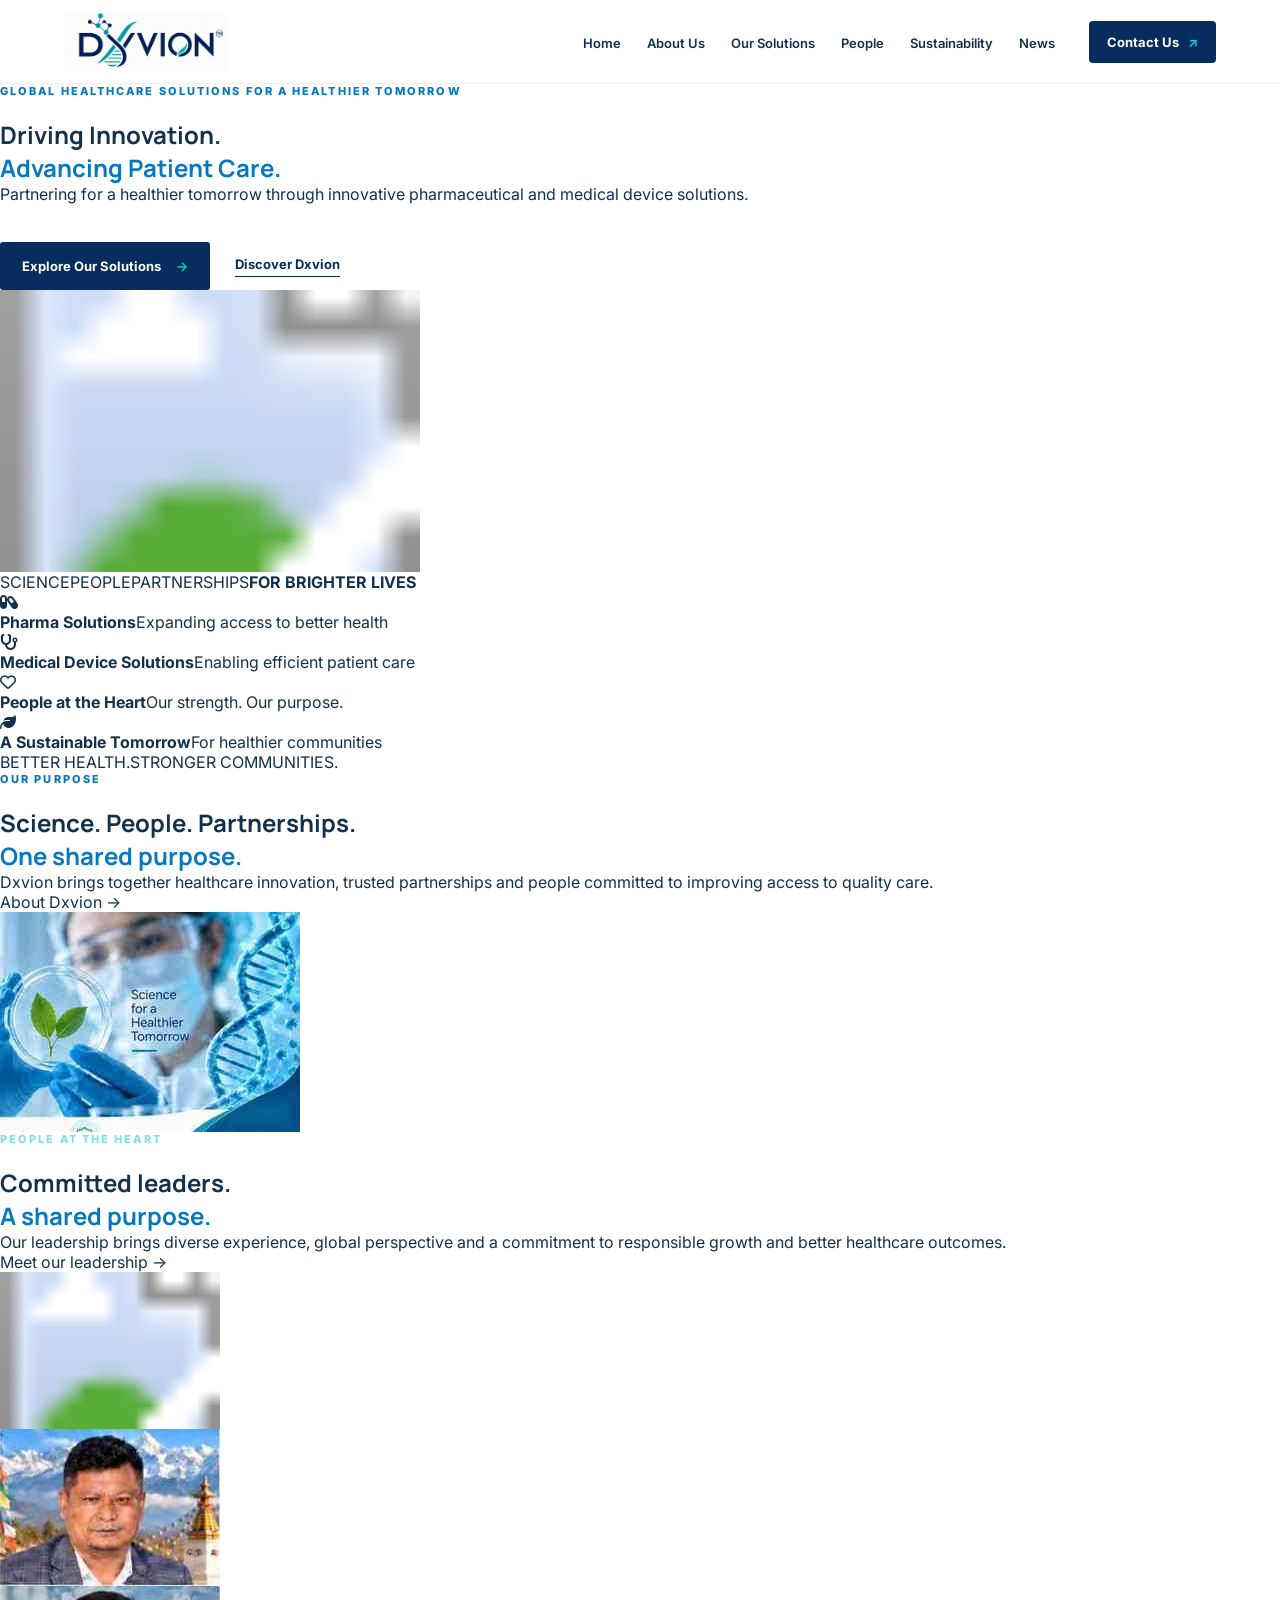
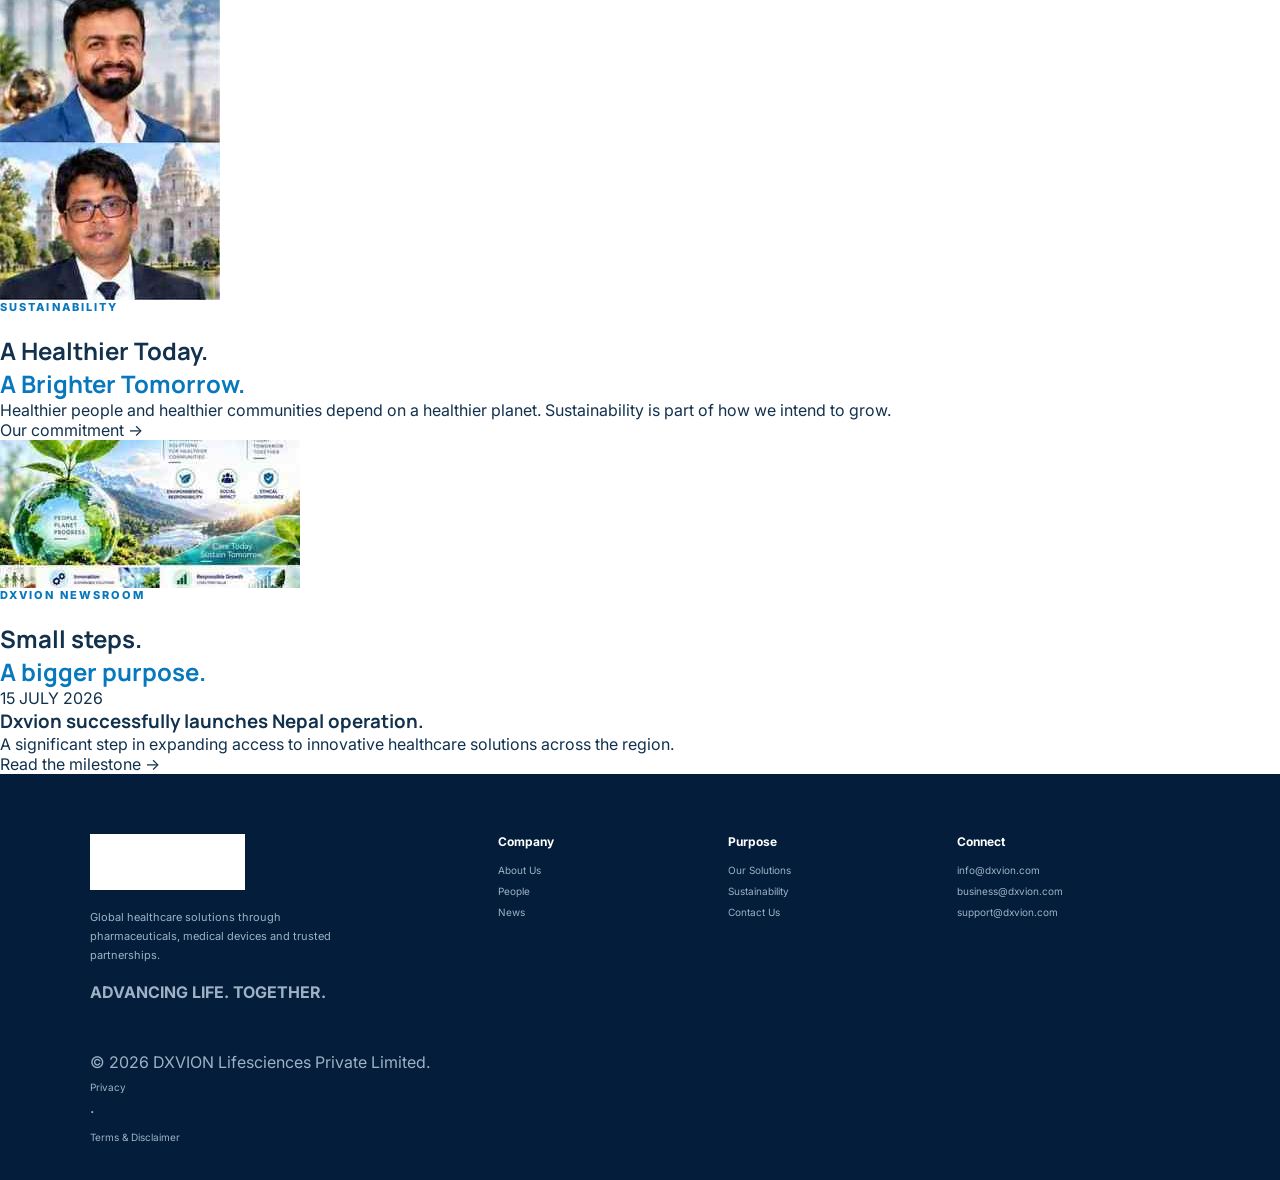
==== index.html @ e9fbb6fd "Rebuild Dxvion homepage with slide-led editorial design" ====
<!doctype html><html lang="en"><head><meta charset="utf-8"><meta name="viewport" content="width=device-width,initial-scale=1"><title>Dxvion Lifesciences | Advancing Life. Together.</title><meta name="description" content="Global healthcare solutions for a healthier tomorrow."><link rel="icon" href="images/logo.png"><link rel="preconnect" href="https://fonts.googleapis.com"><link rel="preconnect" href="https://fonts.gstatic.com" crossorigin><link href="https://fonts.googleapis.com/css2?family=Inter:wght@400;500;600;700&family=Manrope:wght@500;600;700;800&display=swap" rel="stylesheet"><link rel="stylesheet" href="https://cdnjs.cloudflare.com/ajax/libs/font-awesome/6.7.2/css/all.min.css"><link rel="stylesheet" href="css/style.css"></head><body><header class="site-header"><a class="brand" href="index.html"><img src="images/logo.png" alt="Dxvion Lifesciences"></a><nav aria-label="Primary navigation"><a href="index.html">Home</a><a href="about.html">About Us</a><a href="solutions.html">Our Solutions</a><a href="people.html">People</a><a href="sustainability.html">Sustainability</a><a href="news.html">News</a></nav><a class="contact-link" href="contact.html">Contact Us <span>↗</span></a><button class="menu-toggle" aria-label="Open navigation" aria-expanded="false"><i class="fa-solid fa-bars"></i></button></header><main><section class="home-hero"><div class="home-hero-copy"><p class="eyebrow">GLOBAL HEALTHCARE SOLUTIONS FOR A HEALTHIER TOMORROW</p><h1>Driving Innovation.<br><em>Advancing Patient Care.</em></h1><p>Partnering for a healthier tomorrow through innovative pharmaceutical and medical device solutions.</p><div class="actions"><a class="btn" href="solutions.html">Explore Our Solutions <span>→</span></a><a class="text-link" href="about.html">Discover Dxvion</a></div></div><div class="home-visual"><img src="images/site/hero-visual.svg" alt="Healthcare innovation and global care"><div class="ribbon r1"></div><div class="ribbon r2"></div><div class="hero-caption"><span>SCIENCE</span><span>PEOPLE</span><span>PARTNERSHIPS</span><b>FOR BRIGHTER LIVES</b></div></div></section><section class="home-pillars"><a href="solutions.html"><i class="fa-solid fa-capsules"></i><div><b>Pharma Solutions</b><span>Expanding access to better health</span></div></a><a href="solutions.html"><i class="fa-solid fa-stethoscope"></i><div><b>Medical Device Solutions</b><span>Enabling efficient patient care</span></div></a><a href="people.html"><i class="fa-regular fa-heart"></i><div><b>People at the Heart</b><span>Our strength. Our purpose.</span></div></a><a href="sustainability.html"><i class="fa-solid fa-leaf"></i><div><b>A Sustainable Tomorrow</b><span>For healthier communities</span></div></a></section><section class="home-story"><div class="story-kicker"><span>BETTER HEALTH.</span><span>STRONGER COMMUNITIES.</span></div><div class="story-copy"><p class="eyebrow">OUR PURPOSE</p><h2>Science. People. Partnerships.<br><em>One shared purpose.</em></h2><p>Dxvion brings together healthcare innovation, trusted partnerships and people committed to improving access to quality care.</p><a class="arrow-link" href="about.html">About Dxvion →</a></div><div class="story-image"><img src="images/site/about-visual.svg" alt="Science and healthcare research"></div></section><section class="home-feature dark"><div class="feature-copy"><p class="eyebrow light">PEOPLE AT THE HEART</p><h2>Committed leaders.<br><em>A shared purpose.</em></h2><p>Our leadership brings diverse experience, global perspective and a commitment to responsible growth and better healthcare outcomes.</p><a class="arrow-link light-link" href="people.html#leadership">Meet our leadership →</a></div><div class="leader-strip"><img src="images/site/leader-manas.svg" alt="Manas Kumar Das"><img src="images/site/leader-mohan.svg" alt="Mohan Krishna Maharjan"><img src="images/site/leader-abhishek.svg" alt="Abhishek Agarwal"><img src="images/site/leader-sanjit.svg" alt="Sanjit Saha"></div></section><section class="home-feature reverse"><div class="feature-copy"><p class="eyebrow">SUSTAINABILITY</p><h2>A Healthier Today.<br><em>A Brighter Tomorrow.</em></h2><p>Healthier people and healthier communities depend on a healthier planet. Sustainability is part of how we intend to grow.</p><a class="arrow-link" href="sustainability.html">Our commitment →</a></div><div class="feature-image"><img src="images/site/sustainability-visual.svg" alt="Sustainability and healthier communities"></div></section><section class="news-teaser"><div><p class="eyebrow">DXVION NEWSROOM</p><h2>Small steps.<br><em>A bigger purpose.</em></h2></div><article><time>15 JULY 2026</time><h3>Dxvion successfully launches Nepal operation.</h3><p>A significant step in expanding access to innovative healthcare solutions across the region.</p><a href="news.html">Read the milestone →</a></article></section></main><footer class="site-footer"><div class="footer-brand"><img src="images/logo.png" alt="Dxvion Lifesciences"><p>Global healthcare solutions through pharmaceuticals, medical devices and trusted partnerships.</p><strong>ADVANCING LIFE. TOGETHER.</strong></div><div><h4>Company</h4><a href="about.html">About Us</a><a href="people.html">People</a><a href="news.html">News</a></div><div><h4>Purpose</h4><a href="solutions.html">Our Solutions</a><a href="sustainability.html">Sustainability</a><a href="contact.html">Contact Us</a></div><div><h4>Connect</h4><a href="mailto:info@dxvion.com">info@dxvion.com</a><a href="mailto:business@dxvion.com">business@dxvion.com</a><a href="mailto:support@dxvion.com">support@dxvion.com</a></div><div class="footer-base"><span>© 2026 DXVION Lifesciences Private Limited.</span><span><a href="privacy.html">Privacy</a> · <a href="terms.html">Terms & Disclaimer</a></span></div></footer><script src="js/script.js"></script></body></html>
---- css/style.css ----
:root{--navy:#062d5d;--navy2:#031f43;--blue:#0878bd;--cyan:#16c7c9;--ice:#eff9fc;--ink:#12314d;--muted:#64798b;--line:#dce8ee;--white:#fff}*{box-sizing:border-box;margin:0;padding:0}html{scroll-behavior:smooth}body{font-family:Inter,Arial,sans-serif;color:var(--ink);background:#fff;overflow-x:hidden}img{display:block;max-width:100%}a{text-decoration:none;color:inherit}h1,h2,h3{font-family:Manrope,Inter,sans-serif}em{font-style:normal;color:var(--blue)}.site-header{height:84px;padding:0 clamp(24px,5vw,78px);display:flex;align-items:center;gap:34px;position:fixed;inset:0 0 auto;z-index:50;background:rgba(255,255,255,.94);backdrop-filter:blur(16px);border-bottom:1px solid rgba(8,70,110,.08)}.brand img{width:164px}.site-header nav{margin-left:auto;display:flex;gap:26px;font-size:13px;font-weight:600}.site-header nav a{padding:33px 0 28px;border-bottom:2px solid transparent}.site-header nav a:hover{color:var(--blue);border-color:var(--cyan)}.contact-link{font-size:13px;font-weight:700;color:#fff;background:var(--navy);padding:13px 18px;border-radius:4px}.contact-link span{color:var(--cyan);margin-left:6px}.menu-toggle{display:none;border:0;background:none;font-size:22px;color:var(--navy)}main{padding-top:84px}.hero{min-height:680px;display:grid;grid-template-columns:42% 58%;background:linear-gradient(135deg,#f8fdff,#e8f7fb);overflow:hidden}.hero-copy{padding:120px 5vw 80px 7vw;display:flex;flex-direction:column;justify-content:center;position:relative;z-index:2}.eyebrow{font-size:11px;font-weight:800;letter-spacing:.19em;color:var(--blue);margin-bottom:20px}.hero h1{font-size:clamp(45px,4.6vw,76px);line-height:1.02;letter-spacing:-.045em;color:var(--navy);max-width:700px}.hero-copy>p:not(.eyebrow){font-size:17px;line-height:1.75;color:var(--muted);max-width:560px;margin-top:28px}.actions{display:flex;align-items:center;gap:25px;margin-top:38px}.btn{background:var(--navy);color:#fff;padding:16px 22px;border-radius:3px;font-size:13px;font-weight:700}.btn span{color:var(--cyan);margin-left:12px}.text-link{font-size:13px;font-weight:700;color:var(--navy);border-bottom:1px solid var(--navy);padding-bottom:4px}.hero-photo{position:relative;min-height:680px;overflow:hidden}.hero-photo:after{content:"";position:absolute;inset:0;background:linear-gradient(90deg,#edf9fc 0%,transparent 23%,rgba(0,48,90,.08))}.hero-photo img{width:100%;height:100%;object-fit:cover;position:absolute;inset:0}.photo-caption{position:absolute;z-index:2;right:7%;bottom:8%;background:rgba(5,45,91,.9);color:#fff;padding:20px 25px;border-left:4px solid var(--cyan)}.photo-caption small{display:block;letter-spacing:.13em;font-size:9px;color:#a9e9eb}.photo-caption b{display:block;font-family:Manrope;font-size:18px;margin-top:5px}.pillars{display:grid;grid-template-columns:repeat(4,1fr);max-width:1260px;margin:-42px auto 0;position:relative;z-index:4;background:#fff;box-shadow:0 18px 50px rgba(4,47,88,.12)}.pillars a{min-height:120px;padding:28px;display:flex;gap:18px;align-items:center;border-right:1px solid var(--line)}.pillars a:last-child{border:0}.pillars i{width:44px;height:44px;border:1px solid #b8dce8;border-radius:50%;display:grid;place-items:center;color:var(--blue);font-size:17px}.pillars b,.pillars span span{display:block}.pillars b{font-size:13px;color:var(--navy);margin-bottom:6px}.pillars span{font-size:11px;line-height:1.45;color:var(--muted)}.section{padding:110px clamp(24px,7vw,110px)}.split{display:grid;grid-template-columns:48% 52%;align-items:center;gap:8vw}.media-frame{height:560px;position:relative;overflow:hidden;border-radius:0 70px 0 0}.media-frame:before{content:"";position:absolute;z-index:2;inset:auto 0 0;background:linear-gradient(transparent,rgba(2,42,82,.55));height:40%}.media-frame img{width:100%;height:100%;object-fit:cover}.copy h2,.heading h2,.contact-title h2{font-size:clamp(38px,4vw,62px);line-height:1.06;letter-spacing:-.04em;color:var(--navy);margin-bottom:28px}.copy>p{font-size:15px;line-height:1.85;color:var(--muted);margin:0 0 16px}.value-line{display:flex;flex-wrap:wrap;gap:9px;margin-top:28px}.value-line span{border:1px solid #cce2e9;padding:9px 12px;border-radius:30px;font-size:10px;font-weight:700;color:var(--blue)}.solutions{background:var(--ice)}.heading{max-width:820px;margin-bottom:55px}.heading>p:not(.eyebrow){color:var(--muted);line-height:1.75;max-width:700px}.heading.center{text-align:center;margin:0 auto 58px}.solution-grid{display:grid;grid-template-columns:repeat(4,1fr);gap:18px}.solution-grid article{background:#fff;padding-bottom:28px;position:relative;transition:.25s}.solution-grid article:hover{transform:translateY(-5px);box-shadow:0 18px 40px rgba(5,45,91,.1)}.solution-photo{height:210px;overflow:hidden}.solution-photo img{width:100%;height:100%;object-fit:cover}.solution-grid article>span{display:block;font:700 10px Manrope;color:var(--cyan);letter-spacing:.15em;padding:24px 24px 7px}.solution-grid h3{font-size:18px;color:var(--navy);padding:0 24px}.solution-grid p{font-size:12px;line-height:1.65;color:var(--muted);padding:10px 24px 0}.manifesto{margin-top:35px;color:var(--blue);font-size:10px;text-transform:uppercase;letter-spacing:.08em;font-weight:700;display:flex;gap:13px;align-items:center;flex-wrap:wrap}.manifesto i{color:var(--cyan)}.manifesto strong{margin-left:auto;font:700 17px Manrope;color:var(--navy);text-transform:none}.leadership{background:#fff}.leaders{display:grid;grid-template-columns:1fr 1fr;gap:24px}.leaders article{display:grid;grid-template-columns:205px 1fr;min-height:285px;background:#f6fbfd;border:1px solid #e1edf1;overflow:hidden}.leaders img{width:100%;height:100%;object-fit:cover}.leaders article>div{padding:30px}.leaders h3{font-size:17px;color:var(--navy)}.leaders small{display:block;color:var(--blue);font-size:10px;font-weight:700;text-transform:uppercase;letter-spacing:.08em;margin-top:4px}.leaders blockquote{font-size:12px;line-height:1.75;color:#5c7386;margin-top:22px}.value-line.wide{justify-content:center;margin-top:45px}.people{display:grid;grid-template-columns:55% 45%;padding:0;background:#f4fafc}.people-photo{position:relative;min-height:650px}.people-photo img{width:100%;height:100%;object-fit:cover;position:absolute}.people-photo:after{content:"";position:absolute;inset:0;background:linear-gradient(0deg,rgba(3,38,76,.65),transparent 60%)}.people-photo>div{position:absolute;z-index:2;bottom:50px;left:55px;color:#fff}.people-photo small{display:block;color:#9ce8ea;font-size:10px;letter-spacing:.15em;font-weight:700}.people-photo b{display:block;font:700 27px/1.2 Manrope;margin-top:8px}.people .copy{padding:80px 8vw 70px 6vw;align-self:center}.people-values{display:grid;grid-template-columns:1fr 1fr;gap:18px;margin-top:35px}.people-values div{border-top:2px solid var(--cyan);padding-top:12px}.people-values b,.people-values span{display:block}.people-values b{font-size:12px;color:var(--navy)}.people-values span{font-size:10px;color:var(--muted);margin-top:5px;line-height:1.5}.sustainability{padding-bottom:90px;background:var(--navy);color:#fff}.sustain-head{display:grid;grid-template-columns:48% 52%;gap:7vw;align-items:center}.sustain-head h2{font-size:clamp(38px,4vw,62px);line-height:1.06;letter-spacing:-.04em}.sustain-head h2 em{color:var(--cyan)}.sustain-head p:not(.eyebrow){font-size:14px;line-height:1.8;color:#b9cada;margin-top:25px}.eyebrow.light{color:#7fe1e3}.sustain-head img{height:400px;width:100%;object-fit:cover;border-radius:80px 0 0 0}.sustain-grid{display:grid;grid-template-columns:repeat(4,1fr);gap:1px;background:rgba(255,255,255,.15);margin-top:60px}.sustain-grid article{background:var(--navy2);padding:32px}.sustain-grid i{color:var(--cyan);font-size:21px;margin-bottom:22px}.sustain-grid h3{font-size:18px}.sustain-grid b{display:block;color:#8ee4e6;font-size:10px;text-transform:uppercase;letter-spacing:.08em;margin:8px 0 13px}.sustain-grid p{font-size:11px;line-height:1.7;color:#aebfd0}.sustain-quote{text-align:center;font:600 22px Manrope;color:#fff;margin-top:55px}.news{background:#fff}.news-feature{display:grid;grid-template-columns:45% 55%;background:#f1f9fb}.news-image{min-height:440px}.news-image img{width:100%;height:100%;object-fit:cover}.news-feature>div:last-child{padding:55px}.news-feature time{font-size:10px;color:var(--blue);font-weight:800;letter-spacing:.12em}.news-feature h3{font-size:31px;line-height:1.18;color:var(--navy);margin:15px 0 20px}.news-feature p{font-size:13px;line-height:1.75;color:var(--muted)}.news-points{display:grid;grid-template-columns:1fr 1fr;gap:18px;margin-top:30px}.news-points span{font-size:10px;line-height:1.5;color:var(--muted);border-top:2px solid var(--cyan);padding-top:10px}.news-points b{display:block;color:var(--navy);font-size:11px;margin-bottom:4px}.journey{display:flex;align-items:center;justify-content:center;gap:22px;margin-top:40px}.journey b{font:800 18px Manrope;color:var(--blue)}.journey b span{font-size:10px;color:var(--navy);margin-left:5px}.journey i{width:80px;height:1px;background:#b7d5df}.contact{background:linear-gradient(135deg,#f7fcfe,#e8f7fa)}.contact-title{max-width:700px}.offices{display:grid;grid-template-columns:1fr 1fr;gap:20px;margin-top:50px}.offices article{background:#fff;padding:36px;border-top:4px solid var(--cyan);box-shadow:0 10px 35px rgba(5,45,91,.06)}.offices span{font-size:10px;font-weight:800;letter-spacing:.15em;color:var(--blue)}.offices h3{font-size:22px;color:var(--navy);margin:8px 0 17px}.offices p{font-size:12px;line-height:1.75;color:var(--muted);margin-bottom:17px}.offices a{display:block;font-size:12px;color:var(--blue);font-weight:600;margin-top:7px}.channels{display:grid;grid-template-columns:1.5fr repeat(4,1fr);margin-top:25px;background:var(--navy);color:#fff}.channels>div,.channels>a{padding:28px}.channels>a{border-left:1px solid rgba(255,255,255,.13)}.channels h3{font-size:20px}.channels p{font-size:11px;color:#a9bdcf;margin-top:6px}.channels i{color:var(--cyan);font-size:18px;margin-bottom:16px}.channels b,.channels span{display:block}.channels b{font-size:11px}.channels span{font-size:9px;color:#9db4c7;margin-top:6px}.enquiry{display:grid;grid-template-columns:1fr 1fr;gap:70px;background:#0875b7;color:#fff;padding:55px;margin-top:25px}.enquiry h2{font-size:35px;line-height:1.12}.enquiry p:not(.eyebrow){font-size:12px;color:#c8e5f3;margin-top:15px}.enquiry form{display:grid;grid-template-columns:1fr 1fr;gap:12px}.enquiry input,.enquiry textarea{border:1px solid rgba(255,255,255,.35);background:rgba(255,255,255,.09);color:#fff;padding:13px;outline:none}.enquiry input::placeholder,.enquiry textarea::placeholder{color:#d7edf6}.enquiry textarea{grid-column:1/-1}.enquiry button{grid-column:1/-1;background:var(--navy);color:#fff;border:0;padding:14px;font-weight:700;cursor:pointer}footer{background:#031d3b;color:#9fb2c5;padding:60px 7vw 28px;display:grid;grid-template-columns:2fr 1fr 1fr 1.3fr;gap:50px}footer img{width:155px;filter:brightness(0) invert(1)}footer p{font-size:11px;line-height:1.7;max-width:270px;margin:18px 0}footer b{font-size:10px;letter-spacing:.13em;color:#61d8db}footer h4{font-size:12px;color:#fff;margin-bottom:15px}footer a{display:block;font-size:10px;margin:9px 0}footer small{grid-column:1/-1;border-top:1px solid rgba(255,255,255,.1);padding-top:20px;font-size:9px}footer small a{display:inline}@media(max-width:1000px){.site-header nav{display:none;position:absolute;top:84px;left:0;right:0;background:#fff;padding:20px 30px;flex-direction:column;gap:0}.site-header nav.open{display:flex}.site-header nav a{padding:14px 0}.contact-link{margin-left:auto}.menu-toggle{display:block}.hero{grid-template-columns:1fr}.hero-copy{padding:85px 7vw 50px}.hero-photo{min-height:500px}.pillars{grid-template-columns:1fr 1fr;margin:0}.split,.people,.sustain-head,.news-feature,.enquiry{grid-template-columns:1fr}.solution-grid,.sustain-grid{grid-template-columns:1fr 1fr}.leaders{grid-template-columns:1fr}.people-photo{min-height:500px}.channels{grid-template-columns:1fr 1fr}.channels>div{grid-column:1/-1}.enquiry form{margin-top:20px}footer{grid-template-columns:1fr 1fr}}@media(max-width:640px){.site-header{height:72px;padding:0 18px}.brand img{width:135px}.contact-link{display:none}main{padding-top:72px}.hero-copy{padding:65px 22px 40px}.hero h1{font-size:42px}.hero-photo{min-height:390px}.pillars{grid-template-columns:1fr}.pillars a{min-height:90px;padding:20px}.section{padding:75px 22px}.split{gap:45px}.media-frame{height:390px}.solution-grid,.sustain-grid,.offices,.news-points,.people-values{grid-template-columns:1fr}.leaders article{grid-template-columns:120px 1fr}.leaders article>div{padding:20px}.leaders blockquote{font-size:10px}.people{padding:0}.people .copy{padding:65px 22px}.people-photo{min-height:400px}.sustain-head img{height:300px}.news-feature>div:last-child{padding:28px}.channels{grid-template-columns:1fr}.channels>div{grid-column:auto}.channels>a{border-left:0;border-top:1px solid rgba(255,255,255,.13)}.enquiry{padding:32px 22px;gap:20px}.enquiry form{grid-template-columns:1fr}.enquiry textarea,.enquiry button{grid-column:auto}.journey i{width:20px}footer{grid-template-columns:1fr;padding:50px 22px 25px}.manifesto strong{margin-left:0;width:100%;margin-top:10px}}
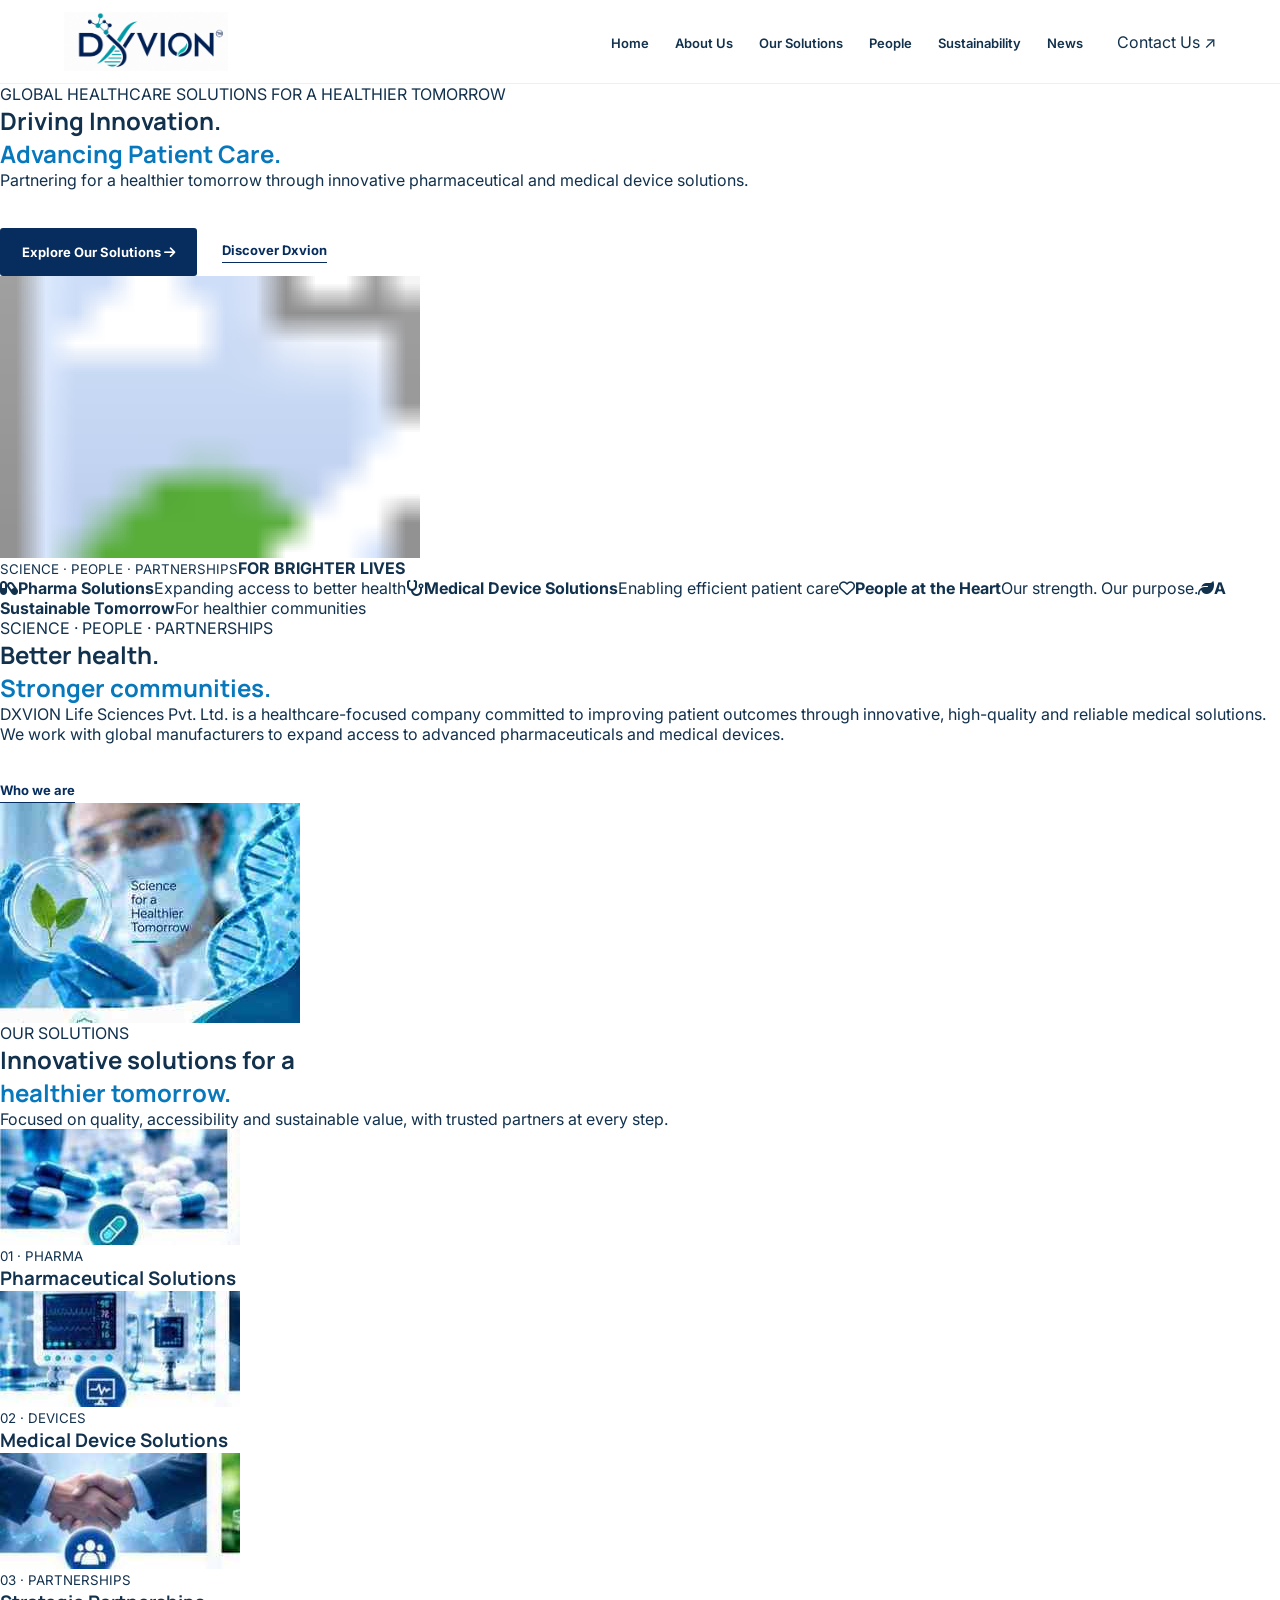
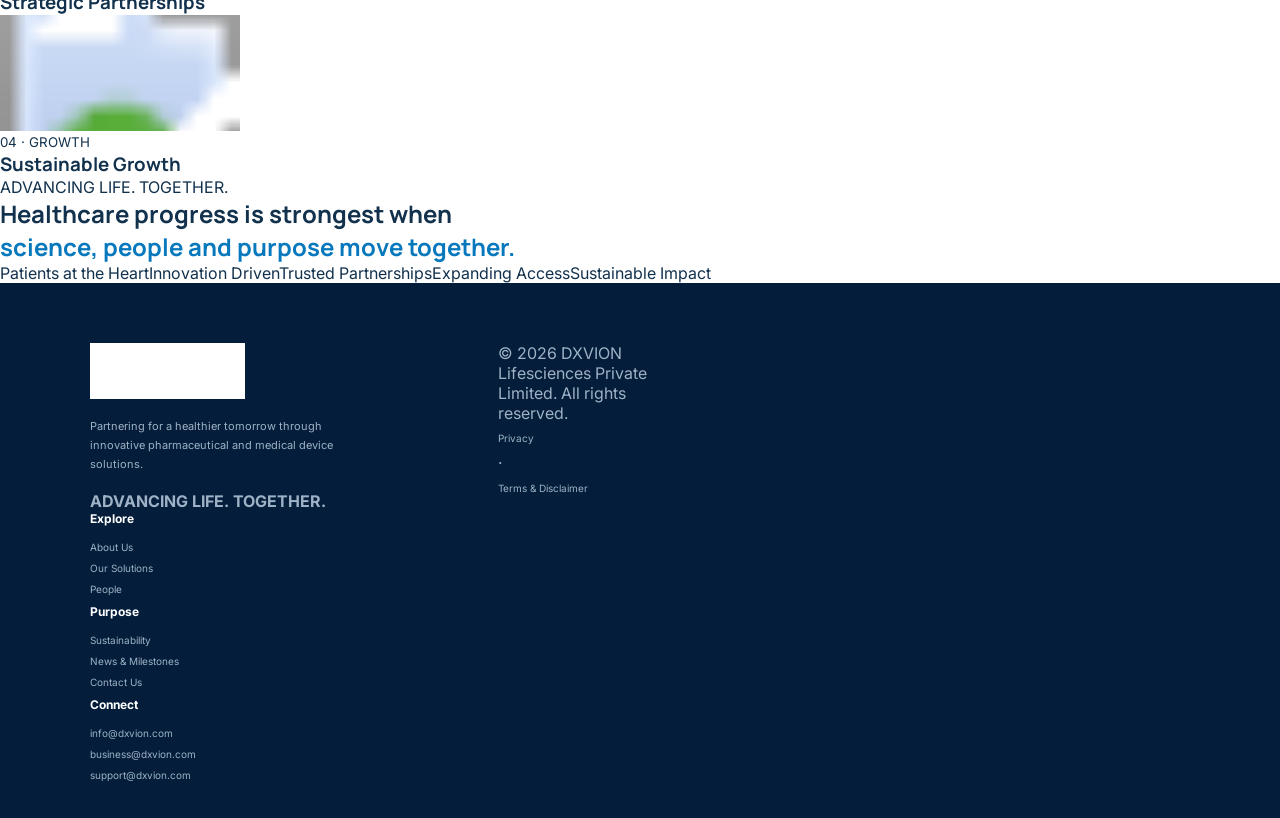
==== commit 0c5ec84b: "Rebuild Dxvion homepage around slide-led art direction" ====
--- a/index.html
+++ b/index.html
@@ -1 +1,5 @@
-<!doctype html><html lang="en"><head><meta charset="utf-8"><meta name="viewport" content="width=device-width,initial-scale=1"><title>Dxvion Lifesciences | Advancing Life. Together.</title><meta name="description" content="Global healthcare solutions for a healthier tomorrow."><link rel="icon" href="images/logo.png"><link rel="preconnect" href="https://fonts.googleapis.com"><link rel="preconnect" href="https://fonts.gstatic.com" crossorigin><link href="https://fonts.googleapis.com/css2?family=Inter:wght@400;500;600;700&family=Manrope:wght@500;600;700;800&display=swap" rel="stylesheet"><link rel="stylesheet" href="https://cdnjs.cloudflare.com/ajax/libs/font-awesome/6.7.2/css/all.min.css"><link rel="stylesheet" href="css/style.css"></head><body><header class="site-header"><a class="brand" href="index.html"><img src="images/logo.png" alt="Dxvion Lifesciences"></a><nav aria-label="Primary navigation"><a href="index.html">Home</a><a href="about.html">About Us</a><a href="solutions.html">Our Solutions</a><a href="people.html">People</a><a href="sustainability.html">Sustainability</a><a href="news.html">News</a></nav><a class="contact-link" href="contact.html">Contact Us <span>↗</span></a><button class="menu-toggle" aria-label="Open navigation" aria-expanded="false"><i class="fa-solid fa-bars"></i></button></header><main><section class="home-hero"><div class="home-hero-copy"><p class="eyebrow">GLOBAL HEALTHCARE SOLUTIONS FOR A HEALTHIER TOMORROW</p><h1>Driving Innovation.<br><em>Advancing Patient Care.</em></h1><p>Partnering for a healthier tomorrow through innovative pharmaceutical and medical device solutions.</p><div class="actions"><a class="btn" href="solutions.html">Explore Our Solutions <span>→</span></a><a class="text-link" href="about.html">Discover Dxvion</a></div></div><div class="home-visual"><img src="images/site/hero-visual.svg" alt="Healthcare innovation and global care"><div class="ribbon r1"></div><div class="ribbon r2"></div><div class="hero-caption"><span>SCIENCE</span><span>PEOPLE</span><span>PARTNERSHIPS</span><b>FOR BRIGHTER LIVES</b></div></div></section><section class="home-pillars"><a href="solutions.html"><i class="fa-solid fa-capsules"></i><div><b>Pharma Solutions</b><span>Expanding access to better health</span></div></a><a href="solutions.html"><i class="fa-solid fa-stethoscope"></i><div><b>Medical Device Solutions</b><span>Enabling efficient patient care</span></div></a><a href="people.html"><i class="fa-regular fa-heart"></i><div><b>People at the Heart</b><span>Our strength. Our purpose.</span></div></a><a href="sustainability.html"><i class="fa-solid fa-leaf"></i><div><b>A Sustainable Tomorrow</b><span>For healthier communities</span></div></a></section><section class="home-story"><div class="story-kicker"><span>BETTER HEALTH.</span><span>STRONGER COMMUNITIES.</span></div><div class="story-copy"><p class="eyebrow">OUR PURPOSE</p><h2>Science. People. Partnerships.<br><em>One shared purpose.</em></h2><p>Dxvion brings together healthcare innovation, trusted partnerships and people committed to improving access to quality care.</p><a class="arrow-link" href="about.html">About Dxvion →</a></div><div class="story-image"><img src="images/site/about-visual.svg" alt="Science and healthcare research"></div></section><section class="home-feature dark"><div class="feature-copy"><p class="eyebrow light">PEOPLE AT THE HEART</p><h2>Committed leaders.<br><em>A shared purpose.</em></h2><p>Our leadership brings diverse experience, global perspective and a commitment to responsible growth and better healthcare outcomes.</p><a class="arrow-link light-link" href="people.html#leadership">Meet our leadership →</a></div><div class="leader-strip"><img src="images/site/leader-manas.svg" alt="Manas Kumar Das"><img src="images/site/leader-mohan.svg" alt="Mohan Krishna Maharjan"><img src="images/site/leader-abhishek.svg" alt="Abhishek Agarwal"><img src="images/site/leader-sanjit.svg" alt="Sanjit Saha"></div></section><section class="home-feature reverse"><div class="feature-copy"><p class="eyebrow">SUSTAINABILITY</p><h2>A Healthier Today.<br><em>A Brighter Tomorrow.</em></h2><p>Healthier people and healthier communities depend on a healthier planet. Sustainability is part of how we intend to grow.</p><a class="arrow-link" href="sustainability.html">Our commitment →</a></div><div class="feature-image"><img src="images/site/sustainability-visual.svg" alt="Sustainability and healthier communities"></div></section><section class="news-teaser"><div><p class="eyebrow">DXVION NEWSROOM</p><h2>Small steps.<br><em>A bigger purpose.</em></h2></div><article><time>15 JULY 2026</time><h3>Dxvion successfully launches Nepal operation.</h3><p>A significant step in expanding access to innovative healthcare solutions across the region.</p><a href="news.html">Read the milestone →</a></article></section></main><footer class="site-footer"><div class="footer-brand"><img src="images/logo.png" alt="Dxvion Lifesciences"><p>Global healthcare solutions through pharmaceuticals, medical devices and trusted partnerships.</p><strong>ADVANCING LIFE. TOGETHER.</strong></div><div><h4>Company</h4><a href="about.html">About Us</a><a href="people.html">People</a><a href="news.html">News</a></div><div><h4>Purpose</h4><a href="solutions.html">Our Solutions</a><a href="sustainability.html">Sustainability</a><a href="contact.html">Contact Us</a></div><div><h4>Connect</h4><a href="mailto:info@dxvion.com">info@dxvion.com</a><a href="mailto:business@dxvion.com">business@dxvion.com</a><a href="mailto:support@dxvion.com">support@dxvion.com</a></div><div class="footer-base"><span>© 2026 DXVION Lifesciences Private Limited.</span><span><a href="privacy.html">Privacy</a> · <a href="terms.html">Terms & Disclaimer</a></span></div></footer><script src="js/script.js"></script></body></html>+<!doctype html><html lang="en"><head><meta charset="utf-8"><meta name="viewport" content="width=device-width,initial-scale=1"><title>Dxvion Lifesciences | Advancing Life. Together.</title><meta name="description" content="Global healthcare solutions through innovative pharmaceutical and medical device partnerships."><link rel="canonical" href="https://dxvion.com/"><link rel="icon" href="images/logo.png"><link rel="preconnect" href="https://fonts.googleapis.com"><link rel="preconnect" href="https://fonts.gstatic.com" crossorigin><link href="https://fonts.googleapis.com/css2?family=Inter:wght@400;500;600;700&family=Manrope:wght@500;600;700;800&display=swap" rel="stylesheet"><link rel="stylesheet" href="https://cdnjs.cloudflare.com/ajax/libs/font-awesome/6.7.2/css/all.min.css"><link rel="stylesheet" href="css/style.css"></head><body><header class="site-header"><a class="brand" href="index.html"><img src="images/logo.png" alt="Dxvion Lifesciences"></a><nav aria-label="Primary"><a href="index.html" class="active">Home</a><a href="about.html" class="">About Us</a><a href="solutions.html" class="">Our Solutions</a><a href="people.html" class="">People</a><a href="sustainability.html" class="">Sustainability</a><a href="news.html" class="">News</a></nav><a class="header-cta" href="contact.html">Contact Us <span>↗</span></a><button class="menu-toggle" aria-label="Open navigation" aria-expanded="false"><i class="fa-solid fa-bars"></i></button></header><main><section class="home-hero"><div class="home-copy"><p class="kicker">GLOBAL HEALTHCARE SOLUTIONS FOR A HEALTHIER TOMORROW</p><h1 class="display">Driving Innovation.<br><em>Advancing Patient Care.</em></h1><p class="lead">Partnering for a healthier tomorrow through innovative pharmaceutical and medical device solutions.</p><div class="actions"><a class="btn" href="solutions.html">Explore Our Solutions <i class="fa-solid fa-arrow-right"></i></a><a class="text-link" href="about.html">Discover Dxvion</a></div></div><div class="home-art"><img src="images/site/hero-visual.svg" alt="Global healthcare innovation"><div class="ribbon"></div><div class="hero-note"><small>SCIENCE · PEOPLE · PARTNERSHIPS</small><b>FOR BRIGHTER LIVES</b></div></div></section>
+<section class="pillar-band"><a href="solutions.html"><i class="fa-solid fa-capsules"></i><span><b>Pharma Solutions</b>Expanding access to better health</span></a><a href="solutions.html"><i class="fa-solid fa-stethoscope"></i><span><b>Medical Device Solutions</b>Enabling efficient patient care</span></a><a href="people.html"><i class="fa-regular fa-heart"></i><span><b>People at the Heart</b>Our strength. Our purpose.</span></a><a href="sustainability.html"><i class="fa-solid fa-leaf"></i><span><b>A Sustainable Tomorrow</b>For healthier communities</span></a></section>
+<section class="home-story"><div class="wrap story-grid"><div class="story-copy"><p class="kicker">SCIENCE · PEOPLE · PARTNERSHIPS</p><h2 class="title">Better health.<br><em>Stronger communities.</em></h2><p class="lead">DXVION Life Sciences Pvt. Ltd. is a healthcare-focused company committed to improving patient outcomes through innovative, high-quality and reliable medical solutions. We work with global manufacturers to expand access to advanced pharmaceuticals and medical devices.</p><div class="actions"><a class="text-link" href="about.html">Who we are</a></div></div><div class="story-media"><img src="images/site/about-visual.svg" alt="Science and healthcare research"><div class="ribbon"></div></div></div></section>
+<section class="home-solutions"><div class="wrap"><div class="section-head"><div><p class="kicker">OUR SOLUTIONS</p><h2 class="title">Innovative solutions for a<br><em>healthier tomorrow.</em></h2></div><p class="lead">Focused on quality, accessibility and sustainable value, with trusted partners at every step.</p></div><div class="solution-preview"><a href="solutions.html#pharma"><img src="images/site/solution-pharma.svg" alt="Pharmaceutical solutions"><div class="meta"><small>01 · PHARMA</small><h3>Pharmaceutical Solutions</h3></div></a><a href="solutions.html#devices"><img src="images/site/solution-device.svg" alt="Medical device solutions"><div class="meta"><small>02 · DEVICES</small><h3>Medical Device Solutions</h3></div></a><a href="solutions.html#partnerships"><img src="images/site/solution-partnership.svg" alt="Strategic partnerships"><div class="meta"><small>03 · PARTNERSHIPS</small><h3>Strategic Partnerships</h3></div></a><a href="solutions.html#growth"><img src="images/site/solution-growth.svg" alt="Sustainable growth"><div class="meta"><small>04 · GROWTH</small><h3>Sustainable Growth</h3></div></a></div></div></section>
+<section class="home-purpose"><div class="wrap"><p class="kicker">ADVANCING LIFE. TOGETHER.</p><h2 class="title">Healthcare progress is strongest when<br><em>science, people and purpose move together.</em></h2><div class="purpose-line"><span>Patients at the Heart</span><span>Innovation Driven</span><span>Trusted Partnerships</span><span>Expanding Access</span><span>Sustainable Impact</span></div></div></section></main><footer><div class="footer-grid"><div><img src="images/logo.png" alt="Dxvion Lifesciences"><p>Partnering for a healthier tomorrow through innovative pharmaceutical and medical device solutions.</p><strong>ADVANCING LIFE. TOGETHER.</strong></div><div><h4>Explore</h4><a href="about.html">About Us</a><a href="solutions.html">Our Solutions</a><a href="people.html">People</a></div><div><h4>Purpose</h4><a href="sustainability.html">Sustainability</a><a href="news.html">News &amp; Milestones</a><a href="contact.html">Contact Us</a></div><div><h4>Connect</h4><a href="mailto:info@dxvion.com">info@dxvion.com</a><a href="mailto:business@dxvion.com">business@dxvion.com</a><a href="mailto:support@dxvion.com">support@dxvion.com</a></div></div><div class="footer-bottom"><span>© 2026 DXVION Lifesciences Private Limited. All rights reserved.</span><span><a href="privacy.html">Privacy</a> · <a href="terms.html">Terms &amp; Disclaimer</a></span></div></footer><script src="js/script.js"></script></body></html>
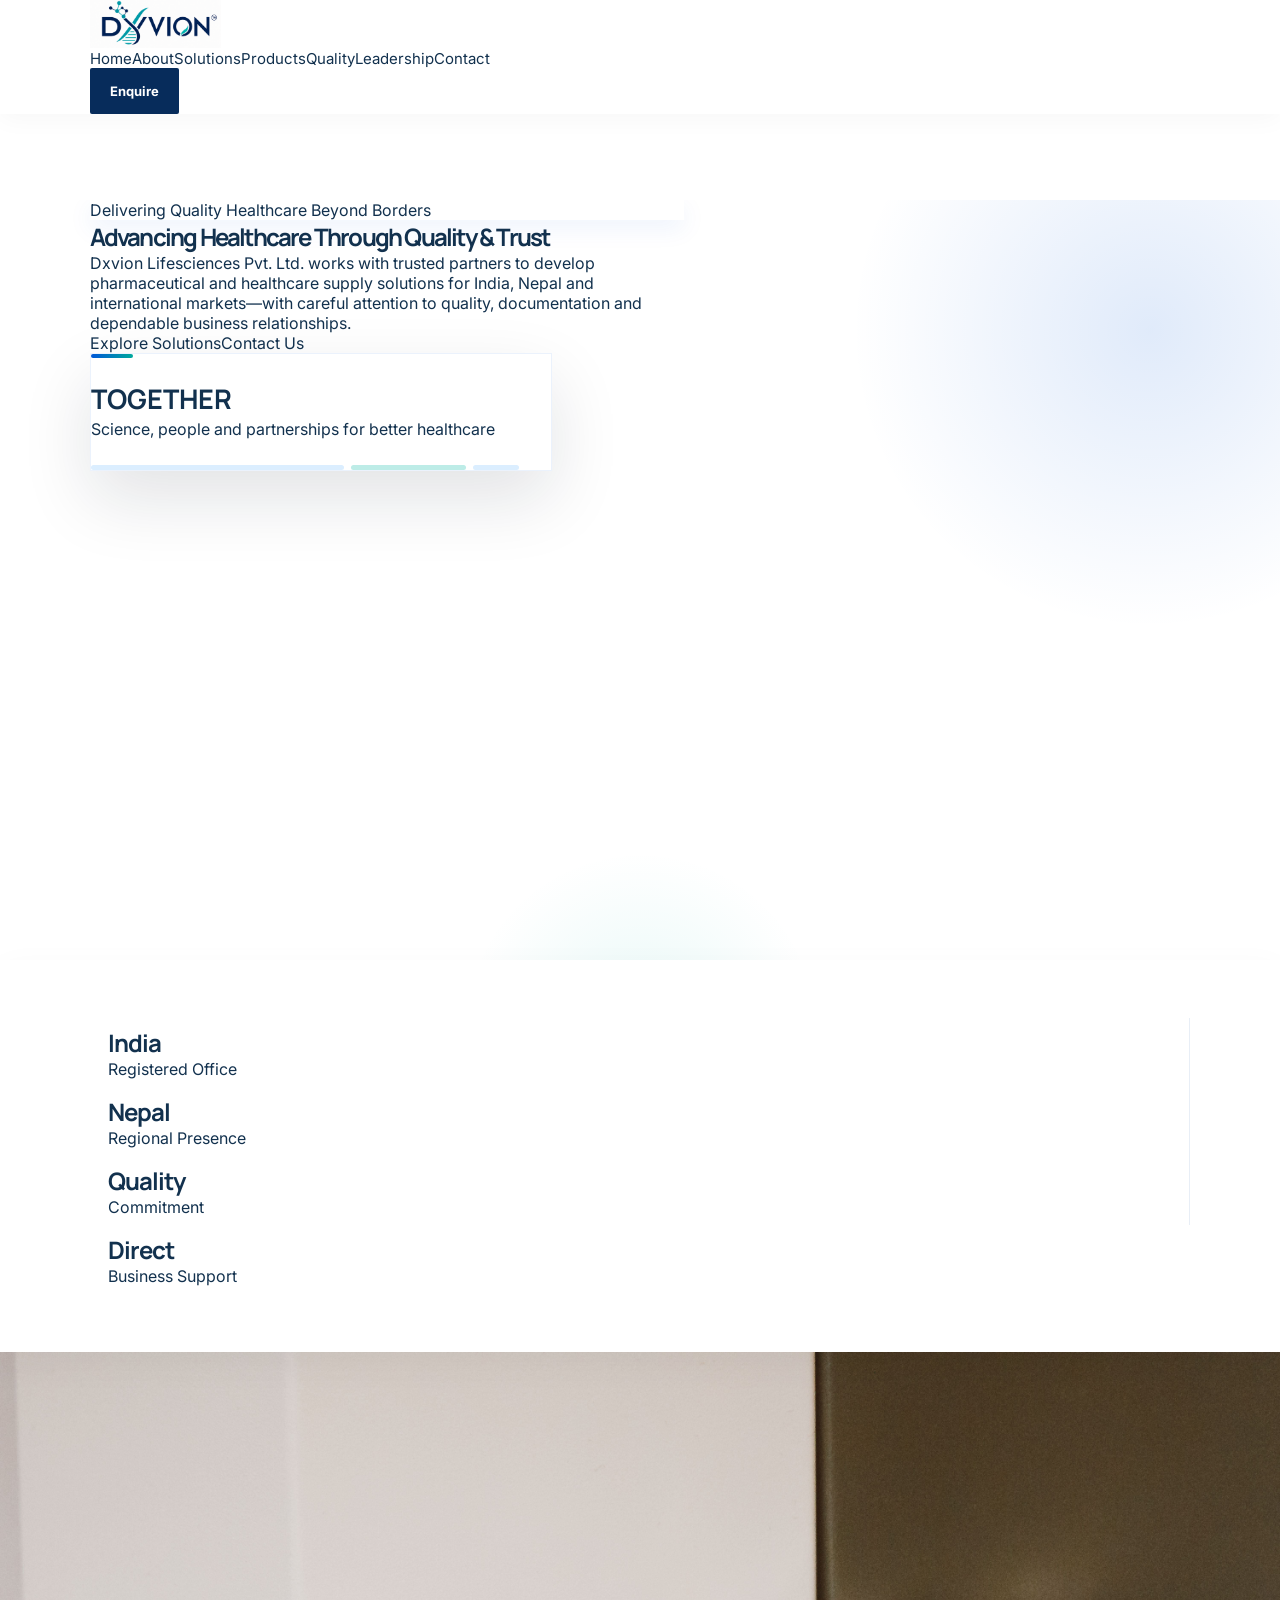
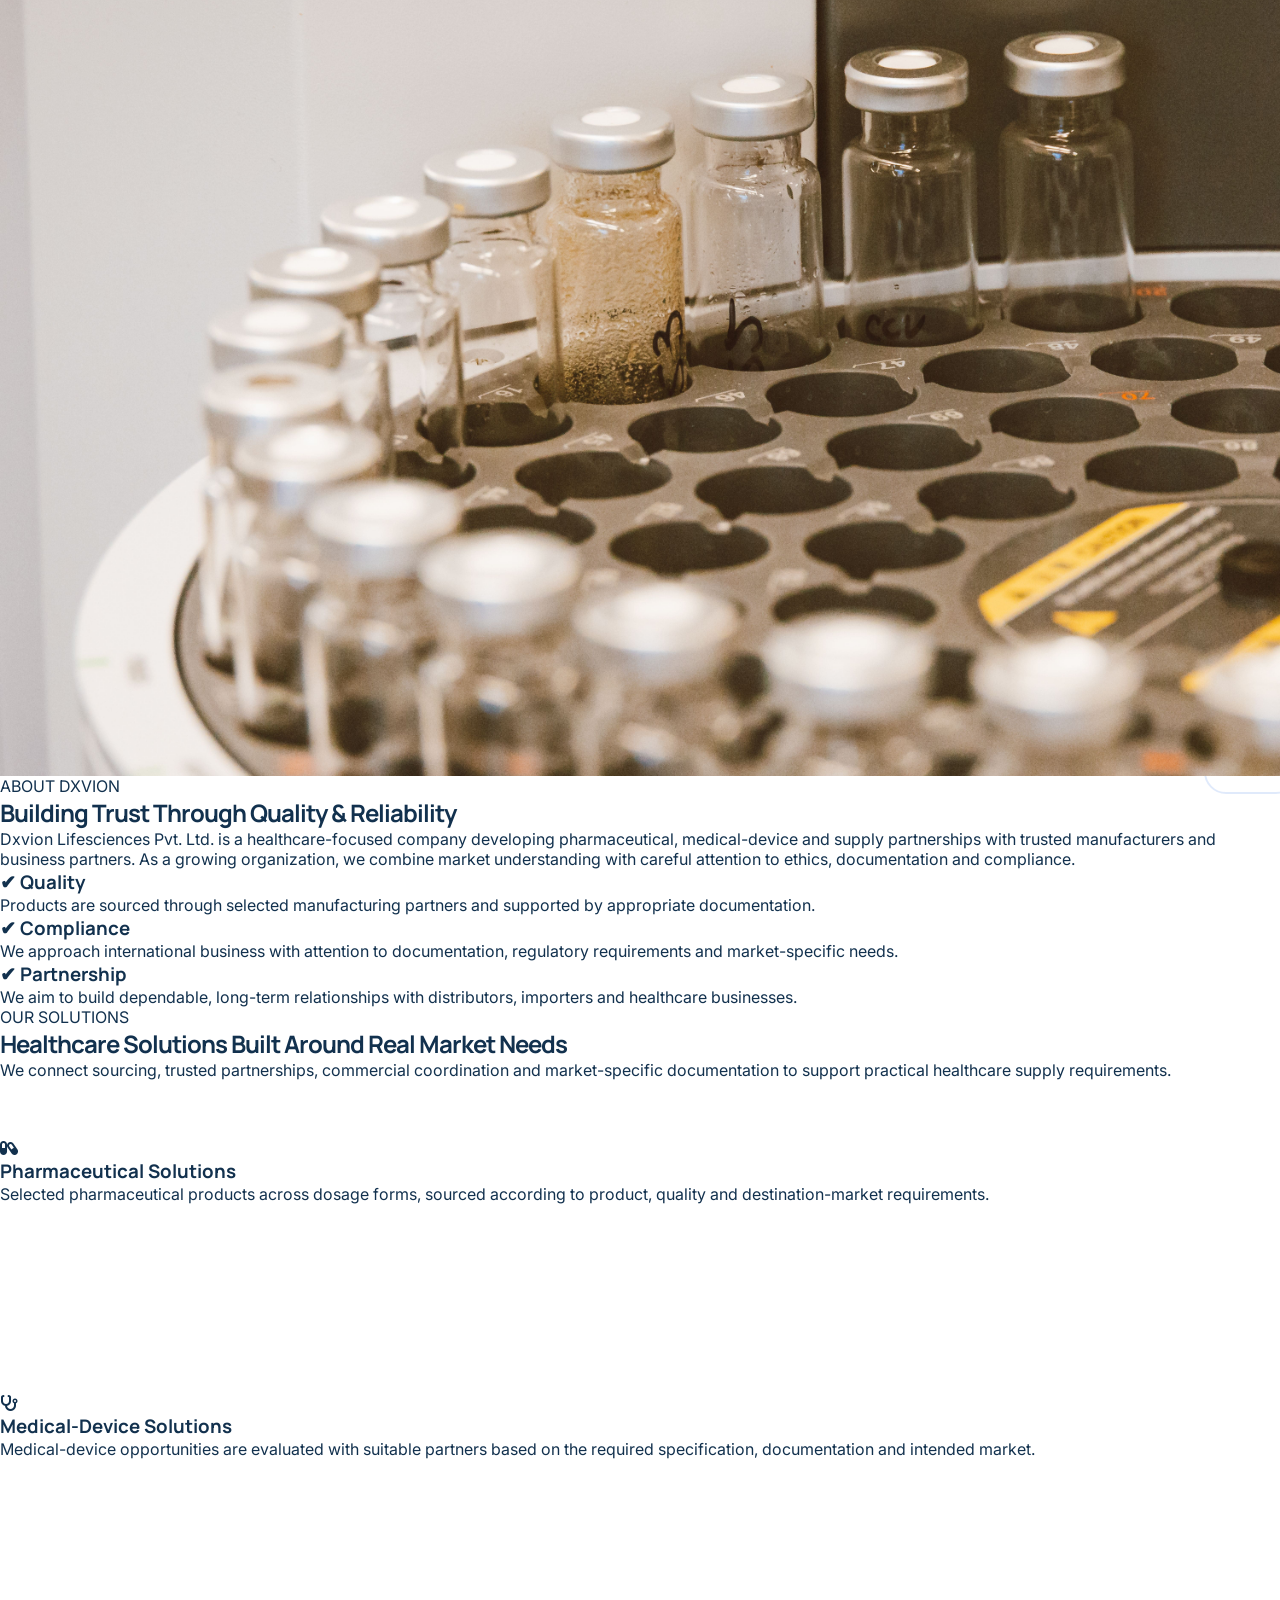
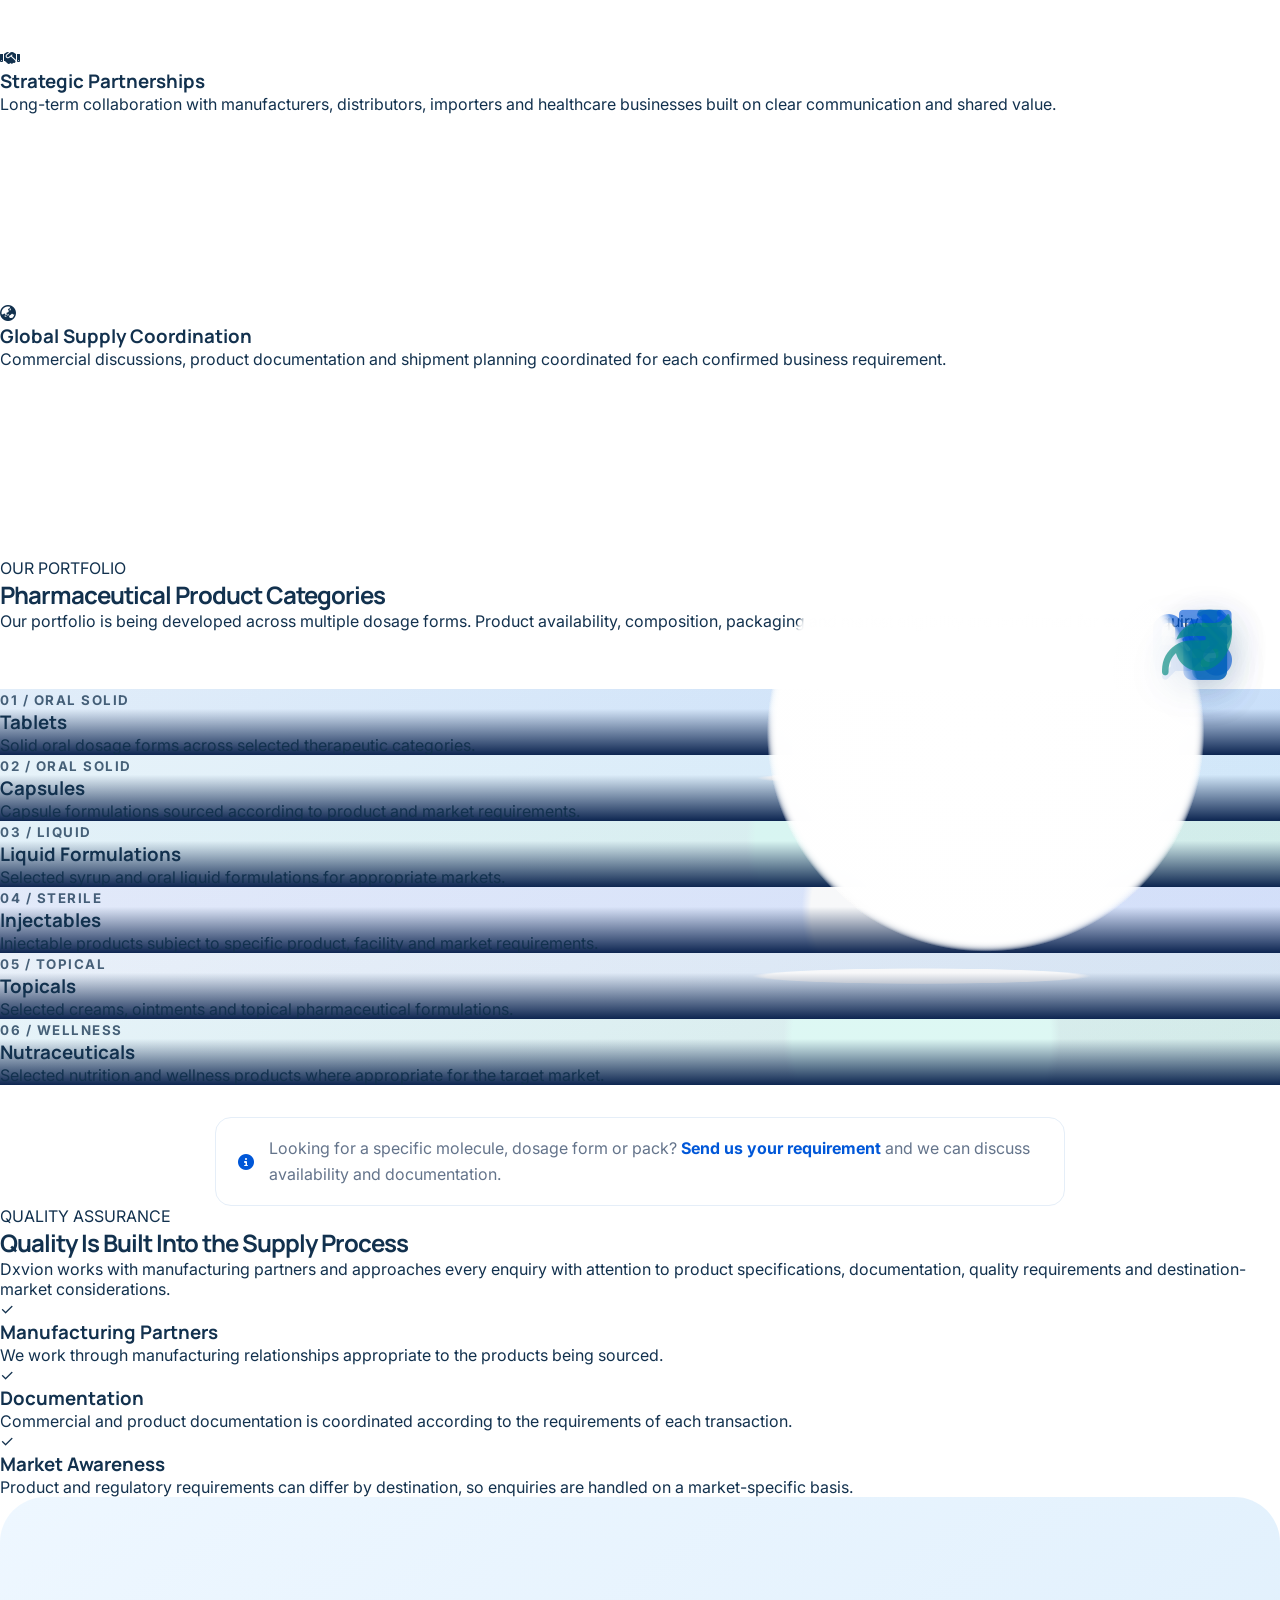
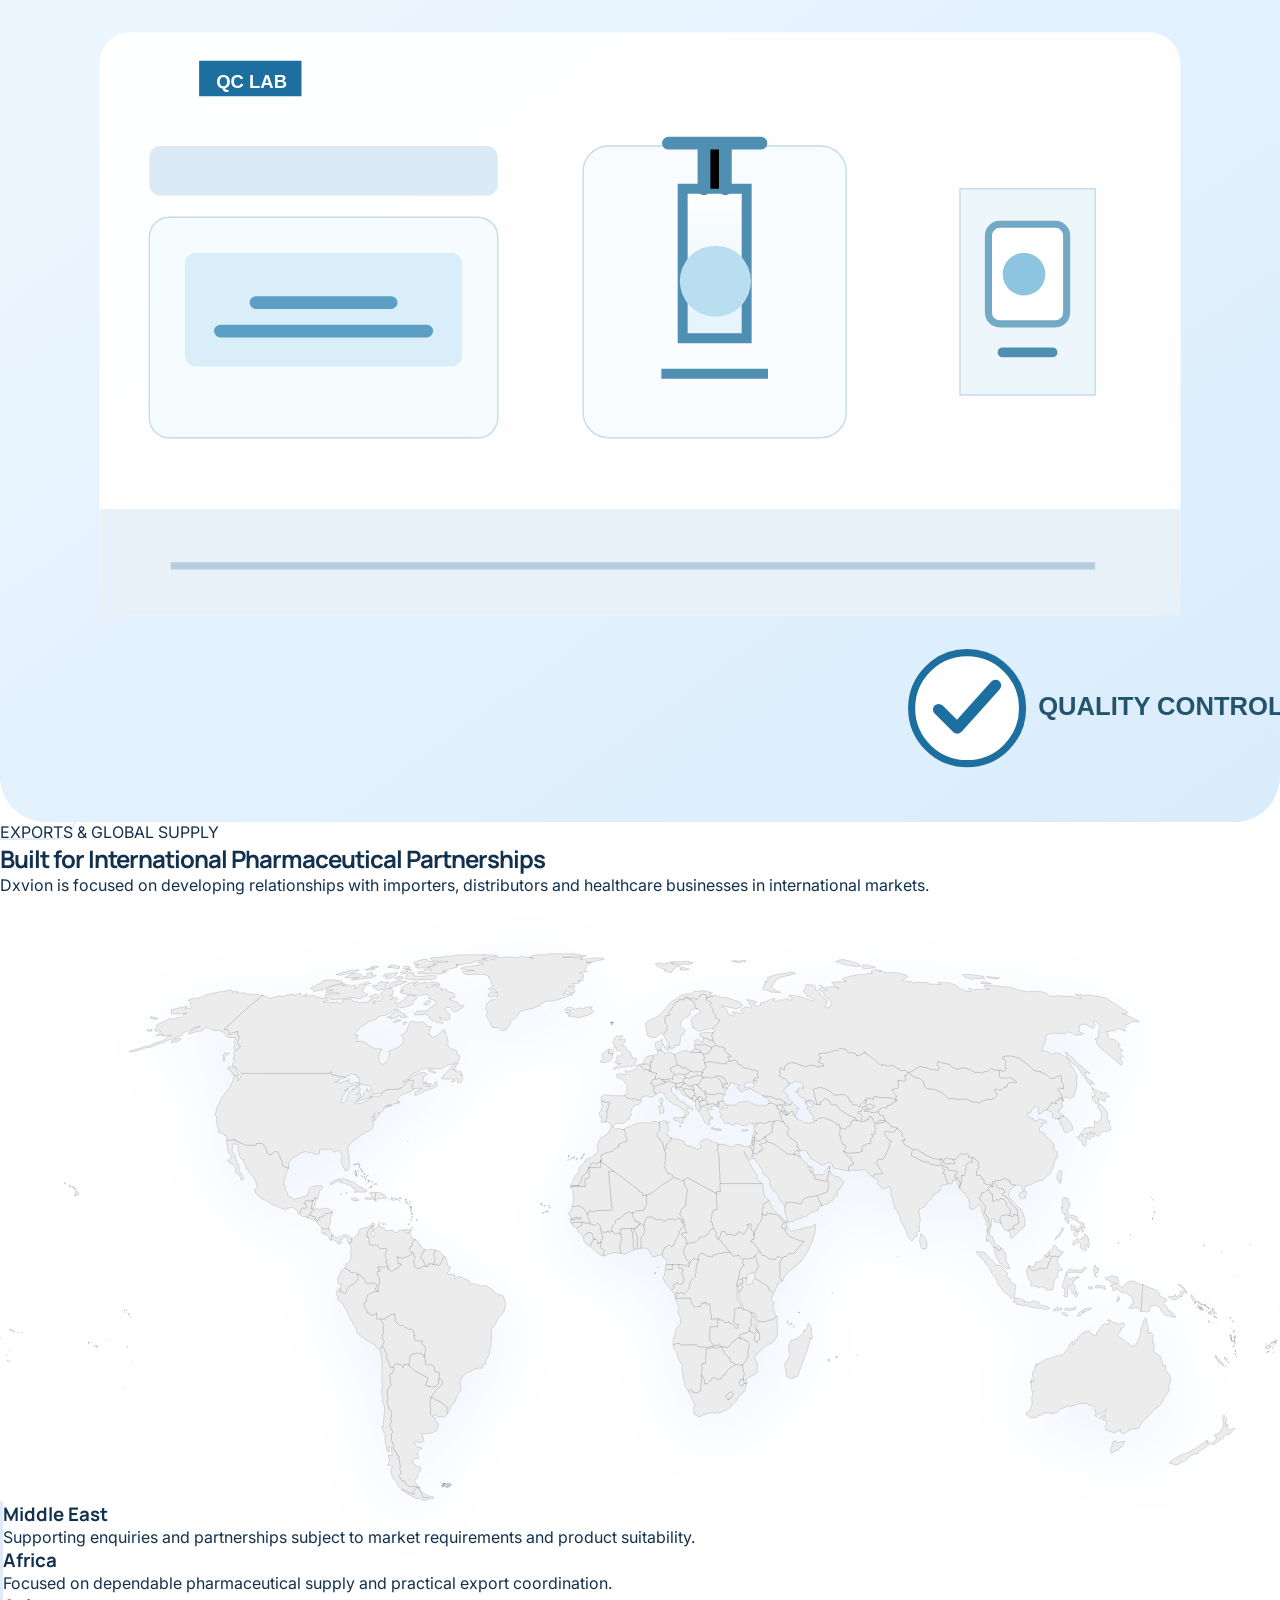
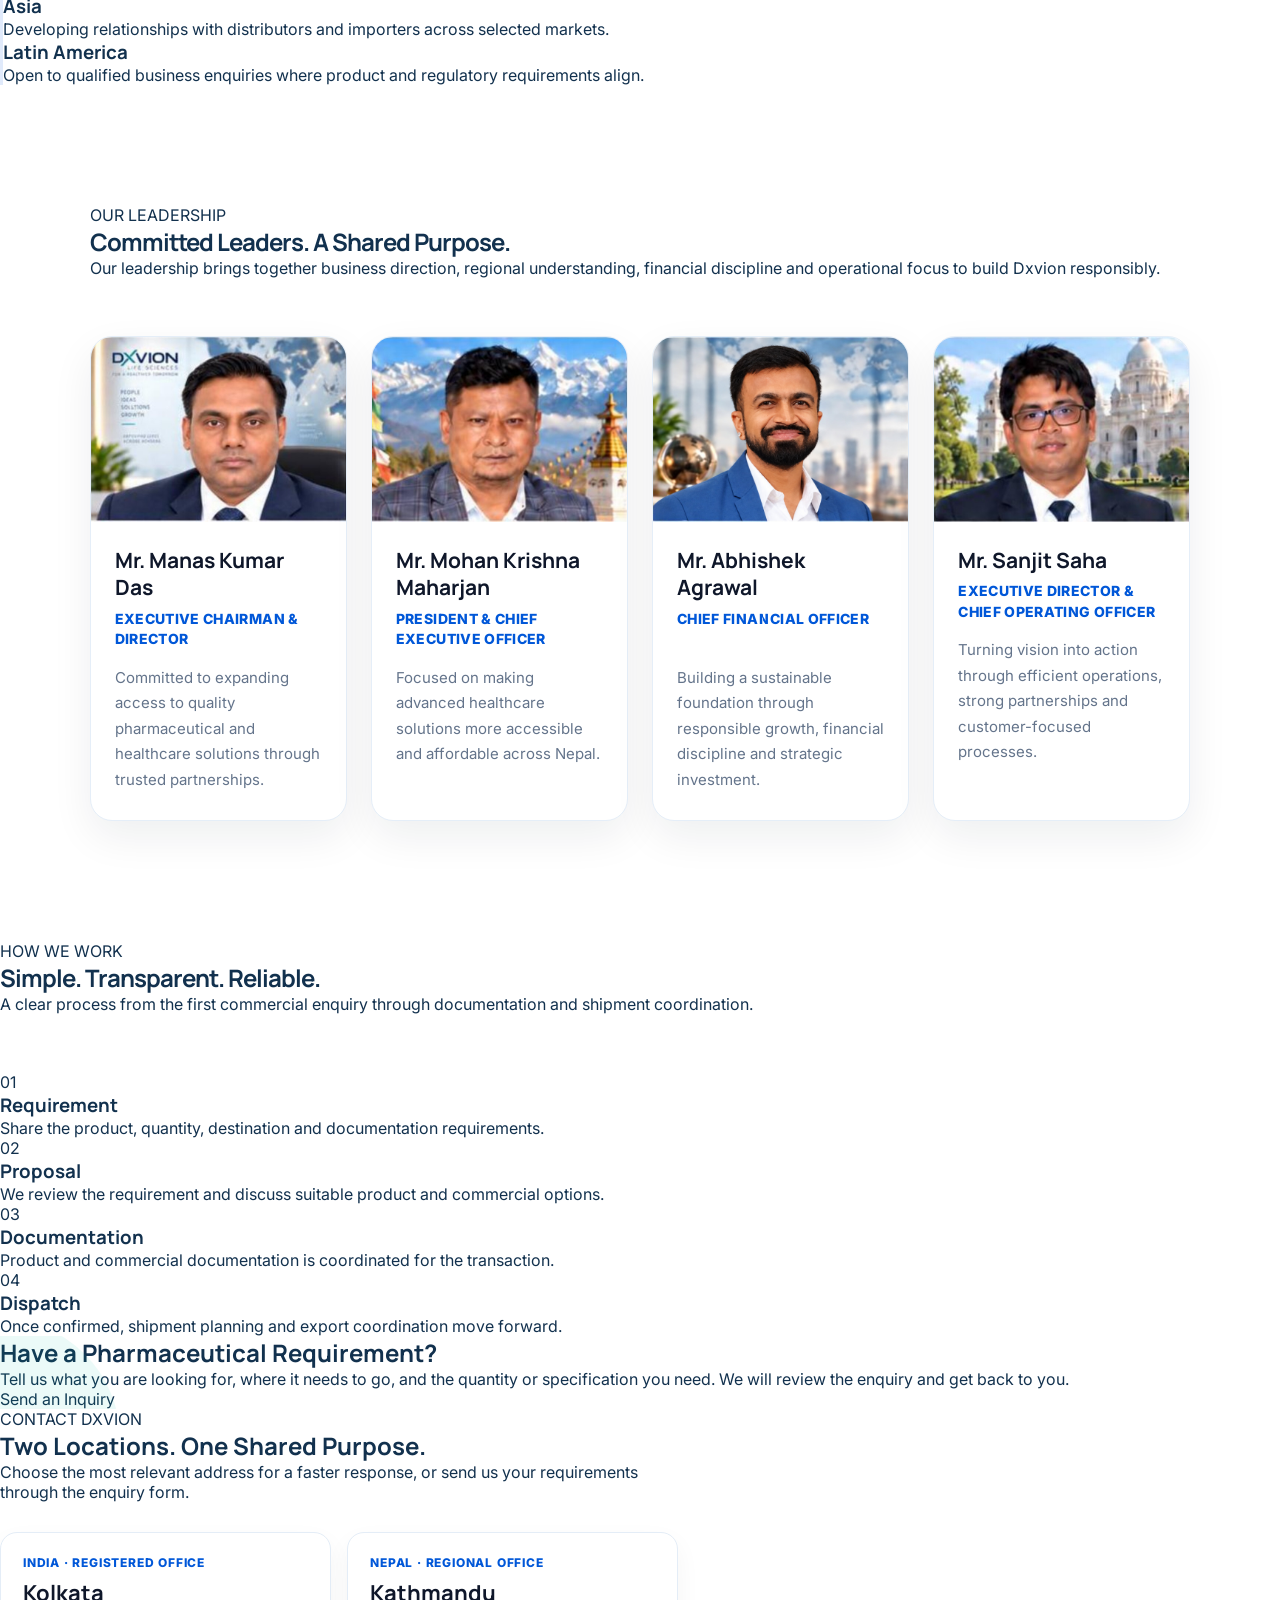
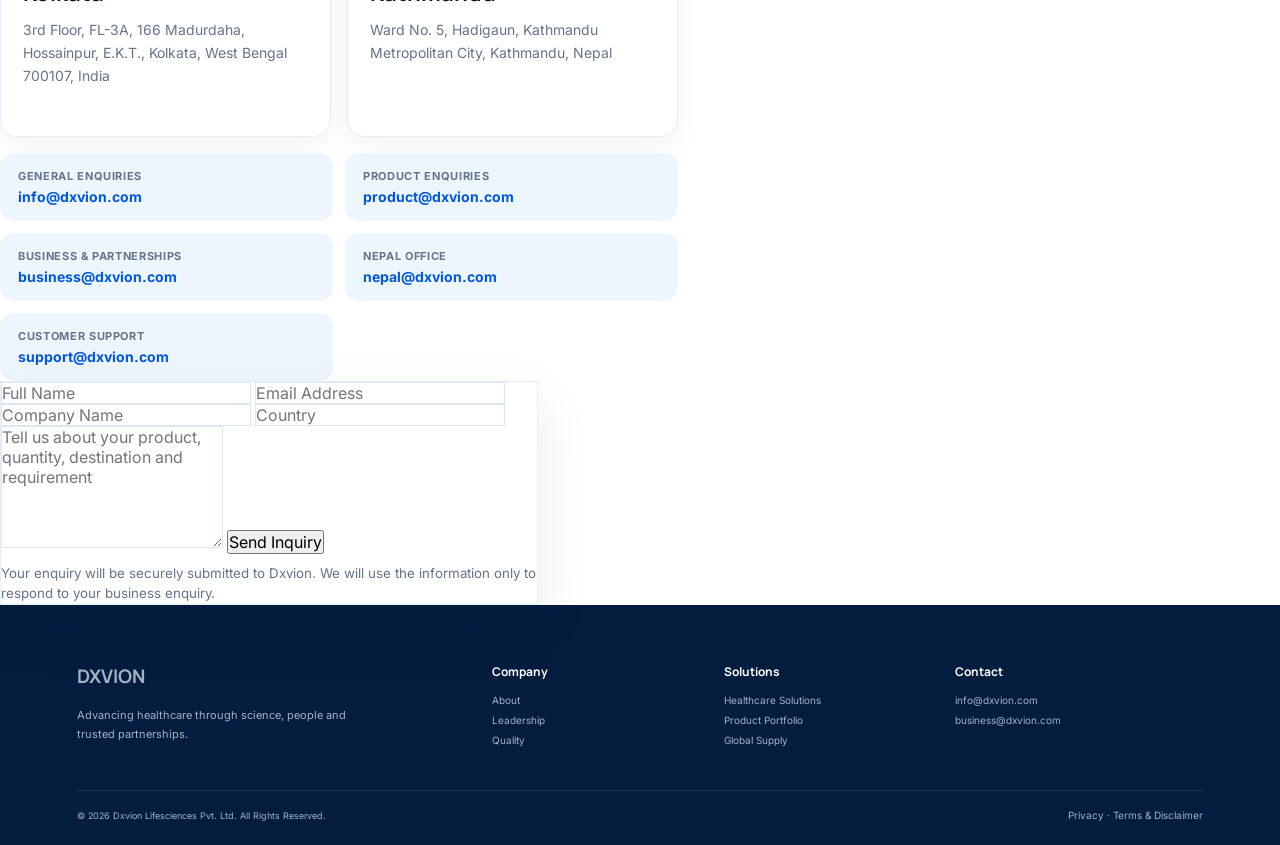
==== commit 09d09506: "Publish finalized Dxvion website" ====
--- a/index.html
+++ b/index.html
@@ -1,5 +1,180 @@
-<!doctype html><html lang="en"><head><meta charset="utf-8"><meta name="viewport" content="width=device-width,initial-scale=1"><title>Dxvion Lifesciences | Advancing Life. Together.</title><meta name="description" content="Global healthcare solutions through innovative pharmaceutical and medical device partnerships."><link rel="canonical" href="https://dxvion.com/"><link rel="icon" href="images/logo.png"><link rel="preconnect" href="https://fonts.googleapis.com"><link rel="preconnect" href="https://fonts.gstatic.com" crossorigin><link href="https://fonts.googleapis.com/css2?family=Inter:wght@400;500;600;700&family=Manrope:wght@500;600;700;800&display=swap" rel="stylesheet"><link rel="stylesheet" href="https://cdnjs.cloudflare.com/ajax/libs/font-awesome/6.7.2/css/all.min.css"><link rel="stylesheet" href="css/style.css"></head><body><header class="site-header"><a class="brand" href="index.html"><img src="images/logo.png" alt="Dxvion Lifesciences"></a><nav aria-label="Primary"><a href="index.html" class="active">Home</a><a href="about.html" class="">About Us</a><a href="solutions.html" class="">Our Solutions</a><a href="people.html" class="">People</a><a href="sustainability.html" class="">Sustainability</a><a href="news.html" class="">News</a></nav><a class="header-cta" href="contact.html">Contact Us <span>↗</span></a><button class="menu-toggle" aria-label="Open navigation" aria-expanded="false"><i class="fa-solid fa-bars"></i></button></header><main><section class="home-hero"><div class="home-copy"><p class="kicker">GLOBAL HEALTHCARE SOLUTIONS FOR A HEALTHIER TOMORROW</p><h1 class="display">Driving Innovation.<br><em>Advancing Patient Care.</em></h1><p class="lead">Partnering for a healthier tomorrow through innovative pharmaceutical and medical device solutions.</p><div class="actions"><a class="btn" href="solutions.html">Explore Our Solutions <i class="fa-solid fa-arrow-right"></i></a><a class="text-link" href="about.html">Discover Dxvion</a></div></div><div class="home-art"><img src="images/site/hero-visual.svg" alt="Global healthcare innovation"><div class="ribbon"></div><div class="hero-note"><small>SCIENCE · PEOPLE · PARTNERSHIPS</small><b>FOR BRIGHTER LIVES</b></div></div></section>
-<section class="pillar-band"><a href="solutions.html"><i class="fa-solid fa-capsules"></i><span><b>Pharma Solutions</b>Expanding access to better health</span></a><a href="solutions.html"><i class="fa-solid fa-stethoscope"></i><span><b>Medical Device Solutions</b>Enabling efficient patient care</span></a><a href="people.html"><i class="fa-regular fa-heart"></i><span><b>People at the Heart</b>Our strength. Our purpose.</span></a><a href="sustainability.html"><i class="fa-solid fa-leaf"></i><span><b>A Sustainable Tomorrow</b>For healthier communities</span></a></section>
-<section class="home-story"><div class="wrap story-grid"><div class="story-copy"><p class="kicker">SCIENCE · PEOPLE · PARTNERSHIPS</p><h2 class="title">Better health.<br><em>Stronger communities.</em></h2><p class="lead">DXVION Life Sciences Pvt. Ltd. is a healthcare-focused company committed to improving patient outcomes through innovative, high-quality and reliable medical solutions. We work with global manufacturers to expand access to advanced pharmaceuticals and medical devices.</p><div class="actions"><a class="text-link" href="about.html">Who we are</a></div></div><div class="story-media"><img src="images/site/about-visual.svg" alt="Science and healthcare research"><div class="ribbon"></div></div></div></section>
-<section class="home-solutions"><div class="wrap"><div class="section-head"><div><p class="kicker">OUR SOLUTIONS</p><h2 class="title">Innovative solutions for a<br><em>healthier tomorrow.</em></h2></div><p class="lead">Focused on quality, accessibility and sustainable value, with trusted partners at every step.</p></div><div class="solution-preview"><a href="solutions.html#pharma"><img src="images/site/solution-pharma.svg" alt="Pharmaceutical solutions"><div class="meta"><small>01 · PHARMA</small><h3>Pharmaceutical Solutions</h3></div></a><a href="solutions.html#devices"><img src="images/site/solution-device.svg" alt="Medical device solutions"><div class="meta"><small>02 · DEVICES</small><h3>Medical Device Solutions</h3></div></a><a href="solutions.html#partnerships"><img src="images/site/solution-partnership.svg" alt="Strategic partnerships"><div class="meta"><small>03 · PARTNERSHIPS</small><h3>Strategic Partnerships</h3></div></a><a href="solutions.html#growth"><img src="images/site/solution-growth.svg" alt="Sustainable growth"><div class="meta"><small>04 · GROWTH</small><h3>Sustainable Growth</h3></div></a></div></div></section>
-<section class="home-purpose"><div class="wrap"><p class="kicker">ADVANCING LIFE. TOGETHER.</p><h2 class="title">Healthcare progress is strongest when<br><em>science, people and purpose move together.</em></h2><div class="purpose-line"><span>Patients at the Heart</span><span>Innovation Driven</span><span>Trusted Partnerships</span><span>Expanding Access</span><span>Sustainable Impact</span></div></div></section></main><footer><div class="footer-grid"><div><img src="images/logo.png" alt="Dxvion Lifesciences"><p>Partnering for a healthier tomorrow through innovative pharmaceutical and medical device solutions.</p><strong>ADVANCING LIFE. TOGETHER.</strong></div><div><h4>Explore</h4><a href="about.html">About Us</a><a href="solutions.html">Our Solutions</a><a href="people.html">People</a></div><div><h4>Purpose</h4><a href="sustainability.html">Sustainability</a><a href="news.html">News &amp; Milestones</a><a href="contact.html">Contact Us</a></div><div><h4>Connect</h4><a href="mailto:info@dxvion.com">info@dxvion.com</a><a href="mailto:business@dxvion.com">business@dxvion.com</a><a href="mailto:support@dxvion.com">support@dxvion.com</a></div></div><div class="footer-bottom"><span>© 2026 DXVION Lifesciences Private Limited. All rights reserved.</span><span><a href="privacy.html">Privacy</a> · <a href="terms.html">Terms &amp; Disclaimer</a></span></div></footer><script src="js/script.js"></script></body></html>+<!DOCTYPE html>
+<html lang="en">
+<head>
+<meta charset="UTF-8">
+<meta name="viewport" content="width=device-width, initial-scale=1.0">
+<title>Dxvion Lifesciences | Healthcare Solutions &amp; Global Supply</title>
+<meta name="description" content="Dxvion Lifesciences Pvt. Ltd. develops pharmaceutical and healthcare supply partnerships across India, Nepal and international markets, with a focus on quality, documentation and dependable execution.">
+<meta name="robots" content="index,follow">
+<link rel="canonical" href="https://dxvion.com/">
+<meta property="og:type" content="website">
+<meta property="og:title" content="Dxvion Lifesciences | Healthcare Solutions &amp; Global Supply">
+<meta property="og:description" content="Quality-focused pharmaceutical and healthcare supply partnerships across India, Nepal and international markets.">
+<meta property="og:url" content="https://dxvion.com/">
+<meta property="og:image" content="https://dxvion.com/images/logo.png">
+<link rel="icon" href="images/logo.png">
+<link rel="preconnect" href="https://fonts.googleapis.com">
+<link rel="preconnect" href="https://fonts.gstatic.com" crossorigin>
+<link href="https://fonts.googleapis.com/css2?family=Inter:wght@300;400;500;600;700;800&family=Manrope:wght@500;600;700;800&display=swap" rel="stylesheet">
+<link rel="stylesheet" href="https://cdnjs.cloudflare.com/ajax/libs/font-awesome/6.7.2/css/all.min.css">
+<link rel="stylesheet" href="css/style.css">
+<link rel="stylesheet" href="css/refinement.css">
+<script type="application/ld+json">
+{"@context":"https://schema.org","@type":"Organization","name":"Dxvion Lifesciences Pvt. Ltd.","url":"https://dxvion.com/","email":"info@dxvion.com","logo":"https://dxvion.com/images/logo.png","description":"Pharmaceutical and healthcare sourcing, supply and export business working with trusted partners across India, Nepal and international markets."}
+</script>
+</head>
+<body>
+<header>
+  <a class="logo" href="#home" aria-label="Dxvion home"><img src="images/logo.png" alt="Dxvion Lifesciences"></a>
+  <button class="menu-toggle" type="button" aria-label="Open navigation" aria-expanded="false"><i class="fa-solid fa-bars"></i></button>
+  <nav aria-label="Primary navigation">
+    <a href="#home">Home</a><a href="#about">About</a><a href="#solutions">Solutions</a><a href="#products">Products</a><a href="#quality">Quality</a><a href="#leadership">Leadership</a><a href="#contact">Contact</a>
+  </nav>
+  <a href="#contact" class="btn">Enquire</a>
+</header>
+
+<main>
+<section id="home" class="hero animate">
+  <div class="hero-left">
+    <p class="tagline">Delivering Quality Healthcare Beyond Borders</p>
+    <h1>Advancing Healthcare Through Quality &amp; Trust</h1>
+    <p class="hero-text">Dxvion Lifesciences Pvt. Ltd. works with trusted partners to develop pharmaceutical and healthcare supply solutions for India, Nepal and international markets—with careful attention to quality, documentation and dependable business relationships.</p>
+    <div class="buttons"><a href="#solutions" class="primary">Explore Solutions</a><a href="#contact" class="secondary">Contact Us</a></div>
+  </div>
+  <div class="hero-right" aria-hidden="true">
+    <div class="floating-card"><h3>TOGETHER</h3><p>Science, people and partnerships for better healthcare</p><div class="hero-card-line"><span></span><span></span><span></span></div></div>
+    <div class="circle one"></div><div class="circle two"></div><div class="circle three"></div>
+  </div>
+</section>
+
+<section class="stats animate" aria-label="Dxvion business focus">
+  <div><h2>India</h2><p>Registered Office</p></div>
+  <div><h2>Nepal</h2><p>Regional Presence</p></div>
+  <div><h2>Quality</h2><p>Commitment</p></div>
+  <div><h2>Direct</h2><p>Business Support</p></div>
+</section>
+
+<section id="about" class="about animate">
+  <div class="about-image"><img src="images/about/lab.jpg" alt="Pharmaceutical laboratory environment" loading="lazy"></div>
+  <div class="about-content"><span>ABOUT DXVION</span><h2>Building Trust Through Quality &amp; Reliability</h2><p>Dxvion Lifesciences Pvt. Ltd. is a healthcare-focused company developing pharmaceutical, medical-device and supply partnerships with trusted manufacturers and business partners. As a growing organization, we combine market understanding with careful attention to ethics, documentation and compliance.</p><div class="features">
+    <div class="feature"><h3>✔ Quality</h3><p>Products are sourced through selected manufacturing partners and supported by appropriate documentation.</p></div>
+    <div class="feature"><h3>✔ Compliance</h3><p>We approach international business with attention to documentation, regulatory requirements and market-specific needs.</p></div>
+    <div class="feature"><h3>✔ Partnership</h3><p>We aim to build dependable, long-term relationships with distributors, importers and healthcare businesses.</p></div>
+  </div></div>
+</section>
+
+<section id="solutions" class="why-us animate">
+  <div class="section-title"><span>OUR SOLUTIONS</span><h2>Healthcare Solutions Built Around Real Market Needs</h2><p>We connect sourcing, trusted partnerships, commercial coordination and market-specific documentation to support practical healthcare supply requirements.</p></div>
+  <div class="why-grid">
+    <div class="why-card"><div class="icon"><i class="fa-solid fa-capsules"></i></div><h3>Pharmaceutical Solutions</h3><p>Selected pharmaceutical products across dosage forms, sourced according to product, quality and destination-market requirements.</p></div>
+    <div class="why-card"><div class="icon"><i class="fa-solid fa-stethoscope"></i></div><h3>Medical-Device Solutions</h3><p>Medical-device opportunities are evaluated with suitable partners based on the required specification, documentation and intended market.</p></div>
+    <div class="why-card"><div class="icon"><i class="fa-solid fa-handshake"></i></div><h3>Strategic Partnerships</h3><p>Long-term collaboration with manufacturers, distributors, importers and healthcare businesses built on clear communication and shared value.</p></div>
+    <div class="why-card"><div class="icon"><i class="fa-solid fa-earth-asia"></i></div><h3>Global Supply Coordination</h3><p>Commercial discussions, product documentation and shipment planning coordinated for each confirmed business requirement.</p></div>
+  </div>
+</section>
+
+<section id="products" class="products animate">
+  <div class="section-title"><span>OUR PORTFOLIO</span><h2>Pharmaceutical Product Categories</h2><p>Our portfolio is being developed across multiple dosage forms. Product availability, composition, packaging and market eligibility are confirmed for each enquiry.</p></div>
+  <div class="product-grid">
+    <div class="product-card"><div class="product-visual" aria-hidden="true"><i class="fa-solid fa-tablets"></i></div><div class="overlay"><small>01 / ORAL SOLID</small><h3>Tablets</h3><p>Solid oral dosage forms across selected therapeutic categories.</p></div></div>
+    <div class="product-card"><div class="product-visual" aria-hidden="true"><i class="fa-solid fa-capsules"></i></div><div class="overlay"><small>02 / ORAL SOLID</small><h3>Capsules</h3><p>Capsule formulations sourced according to product and market requirements.</p></div></div>
+    <div class="product-card"><div class="product-visual" aria-hidden="true"><i class="fa-solid fa-bottle-droplet"></i></div><div class="overlay"><small>03 / LIQUID</small><h3>Liquid Formulations</h3><p>Selected syrup and oral liquid formulations for appropriate markets.</p></div></div>
+    <div class="product-card"><div class="product-visual" aria-hidden="true"><i class="fa-solid fa-syringe"></i></div><div class="overlay"><small>04 / STERILE</small><h3>Injectables</h3><p>Injectable products subject to specific product, facility and market requirements.</p></div></div>
+    <div class="product-card"><div class="product-visual" aria-hidden="true"><i class="fa-solid fa-prescription-bottle-medical"></i></div><div class="overlay"><small>05 / TOPICAL</small><h3>Topicals</h3><p>Selected creams, ointments and topical pharmaceutical formulations.</p></div></div>
+    <div class="product-card"><div class="product-visual" aria-hidden="true"><i class="fa-solid fa-leaf"></i></div><div class="overlay"><small>06 / WELLNESS</small><h3>Nutraceuticals</h3><p>Selected nutrition and wellness products where appropriate for the target market.</p></div></div>
+  </div>
+  <div class="portfolio-note"><i class="fa-solid fa-circle-info"></i><p>Looking for a specific molecule, dosage form or pack? <a href="#contact">Send us your requirement</a> and we can discuss availability and documentation.</p></div>
+</section>
+
+<section id="quality" class="quality animate">
+  <div class="quality-left"><span>QUALITY ASSURANCE</span><h2>Quality Is Built Into the Supply Process</h2><p>Dxvion works with manufacturing partners and approaches every enquiry with attention to product specifications, documentation, quality requirements and destination-market considerations.</p>
+    <div class="quality-list">
+      <div class="quality-item"><div class="tick">✓</div><div><h3>Manufacturing Partners</h3><p>We work through manufacturing relationships appropriate to the products being sourced.</p></div></div>
+      <div class="quality-item"><div class="tick">✓</div><div><h3>Documentation</h3><p>Commercial and product documentation is coordinated according to the requirements of each transaction.</p></div></div>
+      <div class="quality-item"><div class="tick">✓</div><div><h3>Market Awareness</h3><p>Product and regulatory requirements can differ by destination, so enquiries are handled on a market-specific basis.</p></div></div>
+    </div>
+  </div>
+  <div class="quality-right"><img src="images/quality-control-laboratory.svg" alt="Pharmaceutical quality control laboratory with analytical instruments and sample testing equipment" loading="lazy"></div>
+</section>
+
+<section id="exports" class="global animate">
+  <div class="section-title"><span>EXPORTS &amp; GLOBAL SUPPLY</span><h2>Built for International Pharmaceutical Partnerships</h2><p>Dxvion is focused on developing relationships with importers, distributors and healthcare businesses in international markets.</p></div>
+  <div class="global-container"><div class="map-box"><img src="images/world.svg" alt="World map representing international market focus" loading="lazy"><div class="pin pin1"></div><div class="pin pin2"></div><div class="pin pin3"></div><div class="pin pin4"></div></div>
+    <div class="export-info">
+      <div class="export-card"><h3>Middle East</h3><p>Supporting enquiries and partnerships subject to market requirements and product suitability.</p></div>
+      <div class="export-card"><h3>Africa</h3><p>Focused on dependable pharmaceutical supply and practical export coordination.</p></div>
+      <div class="export-card"><h3>Asia</h3><p>Developing relationships with distributors and importers across selected markets.</p></div>
+      <div class="export-card"><h3>Latin America</h3><p>Open to qualified business enquiries where product and regulatory requirements align.</p></div>
+    </div>
+  </div>
+</section>
+
+<section id="leadership" class="leadership animate">
+  <div class="section-title"><span>OUR LEADERSHIP</span><h2>Committed Leaders. A Shared Purpose.</h2><p>Our leadership brings together business direction, regional understanding, financial discipline and operational focus to build Dxvion responsibly.</p></div>
+  <div class="leadership-grid">
+    <article class="leader-card">
+      <img src="images/leadership/manas-kumar-das.jpg" alt="Mr. Manas Kumar Das" loading="lazy">
+      <div class="leader-copy"><h3>Mr. Manas Kumar Das</h3><p class="leader-role">Executive Chairman &amp; Director</p><p>Committed to expanding access to quality pharmaceutical and healthcare solutions through trusted partnerships.</p></div>
+    </article>
+    <article class="leader-card">
+      <img src="images/leadership/mohan-krishna-maharjan.jpg" alt="Mr. Mohan Krishna Maharjan" loading="lazy">
+      <div class="leader-copy"><h3>Mr. Mohan Krishna Maharjan</h3><p class="leader-role">President &amp; Chief Executive Officer</p><p>Focused on making advanced healthcare solutions more accessible and affordable across Nepal.</p></div>
+    </article>
+    <article class="leader-card">
+      <img src="images/leadership/abhishek-agrawal.jpg" alt="Mr. Abhishek Agrawal" loading="lazy">
+      <div class="leader-copy"><h3>Mr. Abhishek Agrawal</h3><p class="leader-role">Chief Financial Officer</p><p>Building a sustainable foundation through responsible growth, financial discipline and strategic investment.</p></div>
+    </article>
+    <article class="leader-card">
+      <img src="images/leadership/sanjit-saha.jpg" alt="Mr. Sanjit Saha" loading="lazy">
+      <div class="leader-copy"><h3>Mr. Sanjit Saha</h3><p class="leader-role">Executive Director &amp; Chief Operating Officer</p><p>Turning vision into action through efficient operations, strong partnerships and customer-focused processes.</p></div>
+    </article>
+  </div>
+</section>
+
+<section class="process animate">
+  <div class="section-title"><span>HOW WE WORK</span><h2>Simple. Transparent. Reliable.</h2><p>A clear process from the first commercial enquiry through documentation and shipment coordination.</p></div>
+  <div class="timeline"><div class="step"><div class="number">01</div><h3>Requirement</h3><p>Share the product, quantity, destination and documentation requirements.</p></div><div class="line"></div><div class="step"><div class="number">02</div><h3>Proposal</h3><p>We review the requirement and discuss suitable product and commercial options.</p></div><div class="line"></div><div class="step"><div class="number">03</div><h3>Documentation</h3><p>Product and commercial documentation is coordinated for the transaction.</p></div><div class="line"></div><div class="step"><div class="number">04</div><h3>Dispatch</h3><p>Once confirmed, shipment planning and export coordination move forward.</p></div></div>
+</section>
+
+<section class="cta animate"><div class="cta-content"><h2>Have a Pharmaceutical Requirement?</h2><p>Tell us what you are looking for, where it needs to go, and the quantity or specification you need. We will review the enquiry and get back to you.</p><a href="#contact" class="primary">Send an Inquiry</a></div></section>
+
+<section class="contact animate" id="contact">
+  <div class="contact-info"><span>CONTACT DXVION</span><h2>Two Locations. One Shared Purpose.</h2><p>Choose the most relevant address for a faster response, or send us your requirements through the enquiry form.</p>
+    <div class="office-grid">
+      <div class="office-card"><p class="office-label">INDIA · REGISTERED OFFICE</p><h3>Kolkata</h3><address>3rd Floor, FL-3A, 166 Madurdaha, Hossainpur, E.K.T., Kolkata, West Bengal 700107, India</address></div>
+      <div class="office-card"><p class="office-label">NEPAL · REGIONAL OFFICE</p><h3>Kathmandu</h3><address>Ward No. 5, Hadigaun, Kathmandu Metropolitan City, Kathmandu, Nepal</address></div>
+    </div>
+    <div class="contact-directory">
+      <a href="mailto:info@dxvion.com"><small>GENERAL ENQUIRIES</small><strong>info@dxvion.com</strong></a>
+      <a href="mailto:product@dxvion.com"><small>PRODUCT ENQUIRIES</small><strong>product@dxvion.com</strong></a>
+      <a href="mailto:business@dxvion.com"><small>BUSINESS &amp; PARTNERSHIPS</small><strong>business@dxvion.com</strong></a>
+      <a href="mailto:nepal@dxvion.com"><small>NEPAL OFFICE</small><strong>nepal@dxvion.com</strong></a>
+      <a href="mailto:support@dxvion.com"><small>CUSTOMER SUPPORT</small><strong>support@dxvion.com</strong></a>
+    </div>
+  </div>
+  <div class="contact-form">
+    <form action="https://formsubmit.co/info@dxvion.com" method="POST">
+      <input type="hidden" name="_subject" value="New Dxvion website enquiry">
+      <input type="hidden" name="_template" value="table">
+      <input type="hidden" name="_captcha" value="true">
+      <input type="hidden" name="_next" value="https://dxvion.com/thank-you.html">
+      <input type="text" name="_honey" tabindex="-1" autocomplete="off" aria-hidden="true" style="display:none">
+      <input name="name" type="text" placeholder="Full Name" autocomplete="name" required>
+      <input name="email" type="email" placeholder="Email Address" autocomplete="email" required>
+      <input name="company" type="text" placeholder="Company Name" autocomplete="organization">
+      <input name="country" type="text" placeholder="Country" autocomplete="country-name">
+      <textarea name="message" rows="6" placeholder="Tell us about your product, quantity, destination and requirement" required></textarea>
+      <button type="submit">Send Inquiry</button>
+      <small class="form-note">Your enquiry will be securely submitted to Dxvion. We will use the information only to respond to your business enquiry.</small>
+    </form>
+  </div>
+</section>
+</main>
+
+<footer>
+  <div class="footer-grid"><div><h3>DXVION</h3><p>Advancing healthcare through science, people and trusted partnerships.</p></div><div><h4>Company</h4><a href="#about">About</a><a href="#leadership">Leadership</a><a href="#quality">Quality</a></div><div><h4>Solutions</h4><a href="#solutions">Healthcare Solutions</a><a href="#products">Product Portfolio</a><a href="#exports">Global Supply</a></div><div><h4>Contact</h4><a href="mailto:info@dxvion.com">info@dxvion.com</a><a href="mailto:business@dxvion.com">business@dxvion.com</a></div></div>
+  <div class="footer-bottom"><span>© 2026 Dxvion Lifesciences Pvt. Ltd. All Rights Reserved.</span><span><a href="privacy.html">Privacy</a> · <a href="terms.html">Terms &amp; Disclaimer</a></span></div>
+</footer>
+<script src="js/script.js"></script>
+</body>
+</html>
--- a/css/style.css
+++ b/css/style.css
@@ -1 +1,23 @@
-:root{--navy:#062d5d;--navy2:#031f43;--blue:#0878bd;--cyan:#16c7c9;--ice:#eff9fc;--ink:#12314d;--muted:#64798b;--line:#dce8ee;--white:#fff}*{box-sizing:border-box;margin:0;padding:0}html{scroll-behavior:smooth}body{font-family:Inter,Arial,sans-serif;color:var(--ink);background:#fff;overflow-x:hidden}img{display:block;max-width:100%}a{text-decoration:none;color:inherit}h1,h2,h3{font-family:Manrope,Inter,sans-serif}em{font-style:normal;color:var(--blue)}.site-header{height:84px;padding:0 clamp(24px,5vw,78px);display:flex;align-items:center;gap:34px;position:fixed;inset:0 0 auto;z-index:50;background:rgba(255,255,255,.94);backdrop-filter:blur(16px);border-bottom:1px solid rgba(8,70,110,.08)}.brand img{width:164px}.site-header nav{margin-left:auto;display:flex;gap:26px;font-size:13px;font-weight:600}.site-header nav a{padding:33px 0 28px;border-bottom:2px solid transparent}.site-header nav a:hover{color:var(--blue);border-color:var(--cyan)}.contact-link{font-size:13px;font-weight:700;color:#fff;background:var(--navy);padding:13px 18px;border-radius:4px}.contact-link span{color:var(--cyan);margin-left:6px}.menu-toggle{display:none;border:0;background:none;font-size:22px;color:var(--navy)}main{padding-top:84px}.hero{min-height:680px;display:grid;grid-template-columns:42% 58%;background:linear-gradient(135deg,#f8fdff,#e8f7fb);overflow:hidden}.hero-copy{padding:120px 5vw 80px 7vw;display:flex;flex-direction:column;justify-content:center;position:relative;z-index:2}.eyebrow{font-size:11px;font-weight:800;letter-spacing:.19em;color:var(--blue);margin-bottom:20px}.hero h1{font-size:clamp(45px,4.6vw,76px);line-height:1.02;letter-spacing:-.045em;color:var(--navy);max-width:700px}.hero-copy>p:not(.eyebrow){font-size:17px;line-height:1.75;color:var(--muted);max-width:560px;margin-top:28px}.actions{display:flex;align-items:center;gap:25px;margin-top:38px}.btn{background:var(--navy);color:#fff;padding:16px 22px;border-radius:3px;font-size:13px;font-weight:700}.btn span{color:var(--cyan);margin-left:12px}.text-link{font-size:13px;font-weight:700;color:var(--navy);border-bottom:1px solid var(--navy);padding-bottom:4px}.hero-photo{position:relative;min-height:680px;overflow:hidden}.hero-photo:after{content:"";position:absolute;inset:0;background:linear-gradient(90deg,#edf9fc 0%,transparent 23%,rgba(0,48,90,.08))}.hero-photo img{width:100%;height:100%;object-fit:cover;position:absolute;inset:0}.photo-caption{position:absolute;z-index:2;right:7%;bottom:8%;background:rgba(5,45,91,.9);color:#fff;padding:20px 25px;border-left:4px solid var(--cyan)}.photo-caption small{display:block;letter-spacing:.13em;font-size:9px;color:#a9e9eb}.photo-caption b{display:block;font-family:Manrope;font-size:18px;margin-top:5px}.pillars{display:grid;grid-template-columns:repeat(4,1fr);max-width:1260px;margin:-42px auto 0;position:relative;z-index:4;background:#fff;box-shadow:0 18px 50px rgba(4,47,88,.12)}.pillars a{min-height:120px;padding:28px;display:flex;gap:18px;align-items:center;border-right:1px solid var(--line)}.pillars a:last-child{border:0}.pillars i{width:44px;height:44px;border:1px solid #b8dce8;border-radius:50%;display:grid;place-items:center;color:var(--blue);font-size:17px}.pillars b,.pillars span span{display:block}.pillars b{font-size:13px;color:var(--navy);margin-bottom:6px}.pillars span{font-size:11px;line-height:1.45;color:var(--muted)}.section{padding:110px clamp(24px,7vw,110px)}.split{display:grid;grid-template-columns:48% 52%;align-items:center;gap:8vw}.media-frame{height:560px;position:relative;overflow:hidden;border-radius:0 70px 0 0}.media-frame:before{content:"";position:absolute;z-index:2;inset:auto 0 0;background:linear-gradient(transparent,rgba(2,42,82,.55));height:40%}.media-frame img{width:100%;height:100%;object-fit:cover}.copy h2,.heading h2,.contact-title h2{font-size:clamp(38px,4vw,62px);line-height:1.06;letter-spacing:-.04em;color:var(--navy);margin-bottom:28px}.copy>p{font-size:15px;line-height:1.85;color:var(--muted);margin:0 0 16px}.value-line{display:flex;flex-wrap:wrap;gap:9px;margin-top:28px}.value-line span{border:1px solid #cce2e9;padding:9px 12px;border-radius:30px;font-size:10px;font-weight:700;color:var(--blue)}.solutions{background:var(--ice)}.heading{max-width:820px;margin-bottom:55px}.heading>p:not(.eyebrow){color:var(--muted);line-height:1.75;max-width:700px}.heading.center{text-align:center;margin:0 auto 58px}.solution-grid{display:grid;grid-template-columns:repeat(4,1fr);gap:18px}.solution-grid article{background:#fff;padding-bottom:28px;position:relative;transition:.25s}.solution-grid article:hover{transform:translateY(-5px);box-shadow:0 18px 40px rgba(5,45,91,.1)}.solution-photo{height:210px;overflow:hidden}.solution-photo img{width:100%;height:100%;object-fit:cover}.solution-grid article>span{display:block;font:700 10px Manrope;color:var(--cyan);letter-spacing:.15em;padding:24px 24px 7px}.solution-grid h3{font-size:18px;color:var(--navy);padding:0 24px}.solution-grid p{font-size:12px;line-height:1.65;color:var(--muted);padding:10px 24px 0}.manifesto{margin-top:35px;color:var(--blue);font-size:10px;text-transform:uppercase;letter-spacing:.08em;font-weight:700;display:flex;gap:13px;align-items:center;flex-wrap:wrap}.manifesto i{color:var(--cyan)}.manifesto strong{margin-left:auto;font:700 17px Manrope;color:var(--navy);text-transform:none}.leadership{background:#fff}.leaders{display:grid;grid-template-columns:1fr 1fr;gap:24px}.leaders article{display:grid;grid-template-columns:205px 1fr;min-height:285px;background:#f6fbfd;border:1px solid #e1edf1;overflow:hidden}.leaders img{width:100%;height:100%;object-fit:cover}.leaders article>div{padding:30px}.leaders h3{font-size:17px;color:var(--navy)}.leaders small{display:block;color:var(--blue);font-size:10px;font-weight:700;text-transform:uppercase;letter-spacing:.08em;margin-top:4px}.leaders blockquote{font-size:12px;line-height:1.75;color:#5c7386;margin-top:22px}.value-line.wide{justify-content:center;margin-top:45px}.people{display:grid;grid-template-columns:55% 45%;padding:0;background:#f4fafc}.people-photo{position:relative;min-height:650px}.people-photo img{width:100%;height:100%;object-fit:cover;position:absolute}.people-photo:after{content:"";position:absolute;inset:0;background:linear-gradient(0deg,rgba(3,38,76,.65),transparent 60%)}.people-photo>div{position:absolute;z-index:2;bottom:50px;left:55px;color:#fff}.people-photo small{display:block;color:#9ce8ea;font-size:10px;letter-spacing:.15em;font-weight:700}.people-photo b{display:block;font:700 27px/1.2 Manrope;margin-top:8px}.people .copy{padding:80px 8vw 70px 6vw;align-self:center}.people-values{display:grid;grid-template-columns:1fr 1fr;gap:18px;margin-top:35px}.people-values div{border-top:2px solid var(--cyan);padding-top:12px}.people-values b,.people-values span{display:block}.people-values b{font-size:12px;color:var(--navy)}.people-values span{font-size:10px;color:var(--muted);margin-top:5px;line-height:1.5}.sustainability{padding-bottom:90px;background:var(--navy);color:#fff}.sustain-head{display:grid;grid-template-columns:48% 52%;gap:7vw;align-items:center}.sustain-head h2{font-size:clamp(38px,4vw,62px);line-height:1.06;letter-spacing:-.04em}.sustain-head h2 em{color:var(--cyan)}.sustain-head p:not(.eyebrow){font-size:14px;line-height:1.8;color:#b9cada;margin-top:25px}.eyebrow.light{color:#7fe1e3}.sustain-head img{height:400px;width:100%;object-fit:cover;border-radius:80px 0 0 0}.sustain-grid{display:grid;grid-template-columns:repeat(4,1fr);gap:1px;background:rgba(255,255,255,.15);margin-top:60px}.sustain-grid article{background:var(--navy2);padding:32px}.sustain-grid i{color:var(--cyan);font-size:21px;margin-bottom:22px}.sustain-grid h3{font-size:18px}.sustain-grid b{display:block;color:#8ee4e6;font-size:10px;text-transform:uppercase;letter-spacing:.08em;margin:8px 0 13px}.sustain-grid p{font-size:11px;line-height:1.7;color:#aebfd0}.sustain-quote{text-align:center;font:600 22px Manrope;color:#fff;margin-top:55px}.news{background:#fff}.news-feature{display:grid;grid-template-columns:45% 55%;background:#f1f9fb}.news-image{min-height:440px}.news-image img{width:100%;height:100%;object-fit:cover}.news-feature>div:last-child{padding:55px}.news-feature time{font-size:10px;color:var(--blue);font-weight:800;letter-spacing:.12em}.news-feature h3{font-size:31px;line-height:1.18;color:var(--navy);margin:15px 0 20px}.news-feature p{font-size:13px;line-height:1.75;color:var(--muted)}.news-points{display:grid;grid-template-columns:1fr 1fr;gap:18px;margin-top:30px}.news-points span{font-size:10px;line-height:1.5;color:var(--muted);border-top:2px solid var(--cyan);padding-top:10px}.news-points b{display:block;color:var(--navy);font-size:11px;margin-bottom:4px}.journey{display:flex;align-items:center;justify-content:center;gap:22px;margin-top:40px}.journey b{font:800 18px Manrope;color:var(--blue)}.journey b span{font-size:10px;color:var(--navy);margin-left:5px}.journey i{width:80px;height:1px;background:#b7d5df}.contact{background:linear-gradient(135deg,#f7fcfe,#e8f7fa)}.contact-title{max-width:700px}.offices{display:grid;grid-template-columns:1fr 1fr;gap:20px;margin-top:50px}.offices article{background:#fff;padding:36px;border-top:4px solid var(--cyan);box-shadow:0 10px 35px rgba(5,45,91,.06)}.offices span{font-size:10px;font-weight:800;letter-spacing:.15em;color:var(--blue)}.offices h3{font-size:22px;color:var(--navy);margin:8px 0 17px}.offices p{font-size:12px;line-height:1.75;color:var(--muted);margin-bottom:17px}.offices a{display:block;font-size:12px;color:var(--blue);font-weight:600;margin-top:7px}.channels{display:grid;grid-template-columns:1.5fr repeat(4,1fr);margin-top:25px;background:var(--navy);color:#fff}.channels>div,.channels>a{padding:28px}.channels>a{border-left:1px solid rgba(255,255,255,.13)}.channels h3{font-size:20px}.channels p{font-size:11px;color:#a9bdcf;margin-top:6px}.channels i{color:var(--cyan);font-size:18px;margin-bottom:16px}.channels b,.channels span{display:block}.channels b{font-size:11px}.channels span{font-size:9px;color:#9db4c7;margin-top:6px}.enquiry{display:grid;grid-template-columns:1fr 1fr;gap:70px;background:#0875b7;color:#fff;padding:55px;margin-top:25px}.enquiry h2{font-size:35px;line-height:1.12}.enquiry p:not(.eyebrow){font-size:12px;color:#c8e5f3;margin-top:15px}.enquiry form{display:grid;grid-template-columns:1fr 1fr;gap:12px}.enquiry input,.enquiry textarea{border:1px solid rgba(255,255,255,.35);background:rgba(255,255,255,.09);color:#fff;padding:13px;outline:none}.enquiry input::placeholder,.enquiry textarea::placeholder{color:#d7edf6}.enquiry textarea{grid-column:1/-1}.enquiry button{grid-column:1/-1;background:var(--navy);color:#fff;border:0;padding:14px;font-weight:700;cursor:pointer}footer{background:#031d3b;color:#9fb2c5;padding:60px 7vw 28px;display:grid;grid-template-columns:2fr 1fr 1fr 1.3fr;gap:50px}footer img{width:155px;filter:brightness(0) invert(1)}footer p{font-size:11px;line-height:1.7;max-width:270px;margin:18px 0}footer b{font-size:10px;letter-spacing:.13em;color:#61d8db}footer h4{font-size:12px;color:#fff;margin-bottom:15px}footer a{display:block;font-size:10px;margin:9px 0}footer small{grid-column:1/-1;border-top:1px solid rgba(255,255,255,.1);padding-top:20px;font-size:9px}footer small a{display:inline}@media(max-width:1000px){.site-header nav{display:none;position:absolute;top:84px;left:0;right:0;background:#fff;padding:20px 30px;flex-direction:column;gap:0}.site-header nav.open{display:flex}.site-header nav a{padding:14px 0}.contact-link{margin-left:auto}.menu-toggle{display:block}.hero{grid-template-columns:1fr}.hero-copy{padding:85px 7vw 50px}.hero-photo{min-height:500px}.pillars{grid-template-columns:1fr 1fr;margin:0}.split,.people,.sustain-head,.news-feature,.enquiry{grid-template-columns:1fr}.solution-grid,.sustain-grid{grid-template-columns:1fr 1fr}.leaders{grid-template-columns:1fr}.people-photo{min-height:500px}.channels{grid-template-columns:1fr 1fr}.channels>div{grid-column:1/-1}.enquiry form{margin-top:20px}footer{grid-template-columns:1fr 1fr}}@media(max-width:640px){.site-header{height:72px;padding:0 18px}.brand img{width:135px}.contact-link{display:none}main{padding-top:72px}.hero-copy{padding:65px 22px 40px}.hero h1{font-size:42px}.hero-photo{min-height:390px}.pillars{grid-template-columns:1fr}.pillars a{min-height:90px;padding:20px}.section{padding:75px 22px}.split{gap:45px}.media-frame{height:390px}.solution-grid,.sustain-grid,.offices,.news-points,.people-values{grid-template-columns:1fr}.leaders article{grid-template-columns:120px 1fr}.leaders article>div{padding:20px}.leaders blockquote{font-size:10px}.people{padding:0}.people .copy{padding:65px 22px}.people-photo{min-height:400px}.sustain-head img{height:300px}.news-feature>div:last-child{padding:28px}.channels{grid-template-columns:1fr}.channels>div{grid-column:auto}.channels>a{border-left:0;border-top:1px solid rgba(255,255,255,.13)}.enquiry{padding:32px 22px;gap:20px}.enquiry form{grid-template-columns:1fr}.enquiry textarea,.enquiry button{grid-column:auto}.journey i{width:20px}footer{grid-template-columns:1fr;padding:50px 22px 25px}.manifesto strong{margin-left:0;width:100%;margin-top:10px}}+:root{--navy:#072c5b;--navy-deep:#041d3e;--blue:#0878bd;--cyan:#12c6c8;--cyan-soft:#8fe9ea;--ink:#12314e;--muted:#64788a;--ice:#eef8fb;--line:#d9e8ed;--white:#fff;--shadow:0 24px 70px rgba(5,43,84,.12)}
+*{box-sizing:border-box;margin:0;padding:0}html{scroll-behavior:smooth}body{font-family:Inter,Arial,sans-serif;color:var(--ink);background:#fff;overflow-x:hidden}img{max-width:100%;display:block}a{text-decoration:none;color:inherit}button,input,textarea{font:inherit}h1,h2,h3,h4{font-family:Manrope,Inter,sans-serif}.wrap{width:min(1180px,88vw);margin:auto}.kicker{font-size:11px;letter-spacing:.2em;font-weight:800;color:var(--blue);text-transform:uppercase}.display{font-size:clamp(44px,6vw,86px);line-height:.98;letter-spacing:-.055em;color:var(--navy)}.display em,.title em{font-style:normal;color:var(--blue)}.title{font-size:clamp(36px,4.5vw,64px);line-height:1.04;letter-spacing:-.045em;color:var(--navy)}.lead{font-size:17px;line-height:1.75;color:var(--muted);max-width:680px}.btn{display:inline-flex;align-items:center;gap:12px;padding:15px 20px;background:var(--navy);color:#fff;font-size:13px;font-weight:700;border-radius:2px}.btn i{color:var(--cyan)}.text-link{font-size:13px;font-weight:700;color:var(--navy);border-bottom:1px solid currentColor;padding-bottom:3px}.site-header{height:86px;display:flex;align-items:center;padding:0 clamp(22px,5vw,72px);position:fixed;inset:0 0 auto;z-index:100;background:rgba(255,255,255,.95);backdrop-filter:blur(18px);border-bottom:1px solid rgba(7,44,91,.08)}.brand img{width:168px}.site-header nav{margin-left:auto;display:flex;align-items:center;gap:28px}.site-header nav a{font-size:12px;font-weight:700;color:#31516e;padding:34px 0 30px;border-bottom:2px solid transparent}.site-header nav a:hover,.site-header nav a.active{color:var(--blue);border-color:var(--cyan)}.header-cta{margin-left:30px;padding:13px 17px;background:var(--navy);color:#fff;font-size:12px;font-weight:700}.header-cta span{color:var(--cyan);margin-left:6px}.menu-toggle{display:none;margin-left:16px;border:0;background:none;color:var(--navy);font-size:23px}main{padding-top:86px}
+/* flowing brand ribbon */
+.ribbon{position:absolute;pointer-events:none;z-index:3;filter:drop-shadow(0 8px 18px rgba(2,87,141,.16))}.ribbon:before,.ribbon:after{content:"";position:absolute;border-radius:999px;transform:rotate(-14deg)}.ribbon:before{width:520px;height:38px;background:linear-gradient(90deg,rgba(18,198,200,.18),rgba(18,198,200,.95),rgba(8,120,189,.75));box-shadow:0 0 0 1px rgba(255,255,255,.25) inset}.ribbon:after{width:420px;height:22px;top:50px;left:70px;background:linear-gradient(90deg,rgba(8,120,189,.08),rgba(8,120,189,.7),rgba(18,198,200,.7))}
+/* HOME */
+.home-hero{min-height:720px;position:relative;display:grid;grid-template-columns:46% 54%;background:linear-gradient(125deg,#f9fdff 0,#ecf8fb 52%,#dff3f7 100%);overflow:hidden}.home-copy{padding:105px 3vw 90px 7vw;display:flex;flex-direction:column;justify-content:center;position:relative;z-index:6}.home-copy .kicker{margin-bottom:22px}.home-copy .lead{margin-top:28px;max-width:560px}.actions{display:flex;align-items:center;gap:24px;margin-top:36px}.home-art{position:relative;min-height:720px;overflow:hidden}.home-art>img{position:absolute;inset:0;width:100%;height:100%;object-fit:cover;object-position:center}.home-art:before{content:"";position:absolute;z-index:2;inset:0;background:linear-gradient(90deg,#eef9fb 0,rgba(238,249,251,.52) 10%,transparent 36%),linear-gradient(0deg,rgba(4,29,62,.18),transparent 45%)}.home-art .ribbon{left:-120px;bottom:160px;transform:rotate(8deg)}.hero-note{position:absolute;z-index:5;right:6%;bottom:7%;padding:18px 22px;background:rgba(4,29,62,.9);color:white;border-left:4px solid var(--cyan)}.hero-note small{font-size:9px;letter-spacing:.16em;color:#a7ecec}.hero-note b{display:block;font-size:18px;margin-top:6px}.pillar-band{width:min(1180px,88vw);margin:-50px auto 0;position:relative;z-index:10;display:grid;grid-template-columns:repeat(4,1fr);background:#fff;box-shadow:var(--shadow)}.pillar-band a{padding:27px 24px;display:grid;grid-template-columns:44px 1fr;gap:15px;align-items:center;border-right:1px solid var(--line);min-height:118px}.pillar-band a:last-child{border-right:0}.pillar-band i{width:42px;height:42px;border:1px solid #b9dae4;border-radius:50%;display:grid;place-items:center;color:var(--blue)}.pillar-band b,.pillar-band span{display:block}.pillar-band b{font-size:12px;color:var(--navy);margin-bottom:5px}.pillar-band span{font-size:10px;line-height:1.45;color:var(--muted)}.home-story{padding:125px 0 105px}.story-grid{display:grid;grid-template-columns:1.05fr .95fr;gap:8vw;align-items:center}.story-copy .title{margin:16px 0 26px}.story-copy .lead{font-size:15px}.story-media{height:520px;position:relative;overflow:hidden;border-radius:0 90px 0 0}.story-media img{width:100%;height:100%;object-fit:cover}.story-media:after{content:"";position:absolute;inset:0;background:linear-gradient(0deg,rgba(4,29,62,.54),transparent 55%)}.story-media .ribbon{left:-110px;bottom:130px;transform:scale(.75) rotate(14deg)}.section-head{display:flex;justify-content:space-between;align-items:end;gap:40px;margin-bottom:48px}.section-head .title{max-width:700px}.section-head .lead{max-width:500px;font-size:14px}.home-solutions{background:var(--ice);padding:110px 0}.solution-preview{display:grid;grid-template-columns:repeat(4,1fr);gap:14px}.solution-preview a{position:relative;min-height:380px;overflow:hidden;background:#d9edf3}.solution-preview img{width:100%;height:100%;object-fit:cover;position:absolute;inset:0;transition:.5s}.solution-preview a:after{content:"";position:absolute;inset:0;background:linear-gradient(0deg,rgba(3,29,61,.88) 0,rgba(3,29,61,.12) 70%)}.solution-preview a:hover img{transform:scale(1.045)}.solution-preview .meta{position:absolute;z-index:2;left:24px;right:24px;bottom:24px;color:#fff}.solution-preview small{color:#83e3e4;font-size:9px;letter-spacing:.14em}.solution-preview h3{font-size:19px;line-height:1.15;margin-top:7px}.home-purpose{padding:105px 0;text-align:center}.home-purpose .title{max-width:820px;margin:12px auto 24px}.purpose-line{display:flex;justify-content:center;flex-wrap:wrap;gap:10px;margin-top:35px}.purpose-line span{font-size:10px;font-weight:700;text-transform:uppercase;letter-spacing:.08em;border:1px solid #cfe3e9;padding:9px 13px;border-radius:30px;color:var(--blue)}
+/* SHARED PAGE HERO */
+.page-hero{min-height:570px;display:grid;grid-template-columns:48% 52%;position:relative;overflow:hidden;background:var(--ice)}.page-hero .page-copy{padding:95px 5vw 75px 7vw;display:flex;justify-content:center;flex-direction:column;position:relative;z-index:5}.page-hero .title{margin:16px 0 24px}.page-hero .page-image{position:relative;min-height:570px}.page-hero .page-image img{width:100%;height:100%;object-fit:cover;position:absolute}.page-hero .page-image:after{content:"";position:absolute;inset:0;background:linear-gradient(90deg,#eef8fb 0,transparent 28%)}.page-hero .page-image .ribbon{left:-100px;bottom:120px;transform:scale(.78) rotate(9deg)}
+/* ABOUT */
+.about-body{padding:105px 0}.about-intro{display:grid;grid-template-columns:.8fr 1.2fr;gap:9vw}.about-intro .title{font-size:clamp(34px,4vw,54px)}.about-text p{font-size:15px;line-height:1.85;color:var(--muted);margin-bottom:18px}.values-grid{display:grid;grid-template-columns:repeat(4,1fr);margin-top:70px;border-top:1px solid var(--line);border-bottom:1px solid var(--line)}.values-grid div{padding:34px 26px;border-right:1px solid var(--line)}.values-grid div:last-child{border-right:0}.values-grid i{color:var(--cyan);font-size:20px}.values-grid h3{font-size:16px;color:var(--navy);margin:16px 0 8px}.values-grid p{font-size:11px;line-height:1.6;color:var(--muted)}.promise-strip{margin-top:75px;background:var(--navy);color:#fff;padding:42px 55px;display:flex;align-items:center;justify-content:space-between;gap:30px}.promise-strip strong{font:700 clamp(24px,3vw,42px) Manrope}.promise-strip strong em{font-style:normal;color:var(--cyan)}.promise-strip span{font-size:10px;letter-spacing:.14em;color:#a9c4d5;text-transform:uppercase}
+/* SOLUTIONS */
+.solutions-page{padding:95px 0}.solution-story{display:grid;grid-template-columns:1fr 1fr;min-height:470px;margin-bottom:24px;background:#f5fbfd}.solution-story:nth-child(even) .solution-image{order:2}.solution-image{position:relative;overflow:hidden}.solution-image img{width:100%;height:100%;object-fit:cover;position:absolute}.solution-story .solution-copy{padding:58px 62px;display:flex;flex-direction:column;justify-content:center}.solution-story .num{font:700 11px Manrope;letter-spacing:.16em;color:var(--cyan)}.solution-story h2{font-size:clamp(28px,3vw,44px);color:var(--navy);line-height:1.08;margin:15px 0}.solution-story p{font-size:14px;line-height:1.8;color:var(--muted)}.solution-story .accent{width:58px;height:3px;background:var(--cyan);margin-top:25px}.impact-band{background:var(--navy);color:white;padding:45px;display:flex;justify-content:center;gap:34px;flex-wrap:wrap;align-items:center}.impact-band span{font-size:10px;text-transform:uppercase;letter-spacing:.1em;color:#b9cedb}.impact-band strong{font:700 22px Manrope;color:var(--cyan);margin-left:15px}
+/* PEOPLE */
+.people-page .page-image:after{background:linear-gradient(90deg,#eef8fb 0,rgba(238,248,251,.16) 28%,transparent)}.culture{padding:105px 0}.culture-grid{display:grid;grid-template-columns:1fr 1fr;gap:7vw;align-items:start}.culture .title{margin:15px 0 24px}.culture-copy .lead{font-size:15px}.culture-values{display:grid;grid-template-columns:1fr 1fr;gap:25px}.culture-values div{border-top:2px solid var(--cyan);padding-top:14px}.culture-values b,.culture-values span{display:block}.culture-values b{font-size:13px;color:var(--navy)}.culture-values span{font-size:11px;line-height:1.55;color:var(--muted);margin-top:6px}.leadership-block{background:var(--ice);padding:105px 0}.leader-grid{display:grid;grid-template-columns:repeat(4,1fr);gap:18px}.leader{background:#fff;position:relative;overflow:hidden}.leader-photo{height:300px;overflow:hidden;background:#d9edf3}.leader-photo img{width:100%;height:100%;object-fit:cover;object-position:center top}.leader-info{padding:24px}.leader h3{font-size:16px;color:var(--navy)}.leader small{display:block;color:var(--blue);font-size:9px;text-transform:uppercase;font-weight:800;letter-spacing:.09em;margin:4px 0 14px}.leader blockquote{font-size:10.5px;line-height:1.65;color:var(--muted)}.leader:before{content:"“";position:absolute;right:18px;top:278px;font:700 54px Georgia;color:var(--cyan);z-index:2}.people-bottom{padding:70px 0;text-align:center}.people-bottom .purpose-line{margin-top:0}
+/* SUSTAINABILITY */
+.sus-page{background:#fff}.sustain-intro{padding:100px 0}.sustain-intro .intro-grid{display:grid;grid-template-columns:.85fr 1.15fr;gap:8vw}.sustain-intro p{font-size:15px;line-height:1.85;color:var(--muted)}.sustain-pillars{display:grid;grid-template-columns:repeat(3,1fr);margin-top:60px;background:var(--navy);color:#fff}.sustain-pillars div{padding:42px;border-right:1px solid rgba(255,255,255,.12)}.sustain-pillars i{color:var(--cyan);font-size:22px}.sustain-pillars h3{margin:17px 0 10px;font-size:18px}.sustain-pillars p{color:#b6c7d5;font-size:11px;line-height:1.65}.commitments{padding:95px 0;background:var(--ice)}.commitment-grid{display:grid;grid-template-columns:repeat(4,1fr);gap:16px;margin-top:44px}.commitment-grid article{background:#fff;padding:32px;min-height:255px}.commitment-grid i{font-size:18px;color:var(--cyan)}.commitment-grid h3{font-size:17px;color:var(--navy);margin:18px 0 8px}.commitment-grid h4{font-size:10px;color:var(--blue);text-transform:uppercase;letter-spacing:.08em;margin-bottom:13px}.commitment-grid p{font-size:11px;line-height:1.7;color:var(--muted)}.sustain-quote{padding:65px 0;background:var(--navy);color:white;text-align:center;font:600 clamp(25px,3vw,42px) Manrope}.sustain-quote em{color:var(--cyan);font-style:normal}
+/* NEWS */
+.news-page{padding:100px 0}.featured-news{display:grid;grid-template-columns:1.05fr .95fr;background:var(--ice);min-height:520px}.featured-news .visual{position:relative}.featured-news img{width:100%;height:100%;object-fit:cover;position:absolute}.news-copy{padding:60px;display:flex;flex-direction:column;justify-content:center}.news-copy time{font-size:10px;font-weight:800;letter-spacing:.14em;color:var(--blue)}.news-copy h2{font-size:clamp(30px,3.5vw,48px);line-height:1.08;color:var(--navy);margin:14px 0 22px}.news-copy p{font-size:14px;line-height:1.8;color:var(--muted)}.focus-grid{display:grid;grid-template-columns:repeat(4,1fr);gap:16px;margin-top:35px}.focus-grid div{border-top:2px solid var(--cyan);padding-top:12px}.focus-grid b,.focus-grid span{display:block}.focus-grid b{font-size:11px;color:var(--navy)}.focus-grid span{font-size:10px;color:var(--muted);margin-top:5px;line-height:1.5}.journey-band{margin-top:45px;display:flex;align-items:center;justify-content:center;gap:18px}.journey-band b{font:800 17px Manrope;color:var(--blue)}.journey-band b span{font-size:9px;color:var(--navy);margin-left:6px}.journey-band i{width:95px;height:1px;background:#b9d4dc}
+/* CONTACT */
+.contact-page{padding:95px 0;background:linear-gradient(135deg,#f8fdff,#eaf7fa)}.contact-grid{display:grid;grid-template-columns:.82fr 1.18fr;gap:7vw}.contact-intro .title{margin:15px 0 25px}.contact-intro .lead{font-size:15px}.office-list{display:grid;gap:16px}.office{background:#fff;padding:34px;border-top:3px solid var(--cyan);box-shadow:0 12px 36px rgba(4,43,84,.06)}.office .country{font-size:9px;letter-spacing:.16em;font-weight:800;color:var(--blue)}.office h3{font-size:20px;color:var(--navy);margin:7px 0 14px}.office p{font-size:12px;line-height:1.7;color:var(--muted)}.office a{display:block;font-size:12px;font-weight:700;color:var(--blue);margin-top:8px}.contact-channels{margin-top:65px;background:var(--navy);color:#fff;padding:42px}.contact-channels h2{font-size:28px}.channel-grid{display:grid;grid-template-columns:repeat(4,1fr);margin-top:30px;border-top:1px solid rgba(255,255,255,.15)}.channel{padding:25px 18px;border-right:1px solid rgba(255,255,255,.15)}.channel:last-child{border-right:0}.channel i{color:var(--cyan);font-size:18px}.channel b,.channel span{display:block}.channel b{font-size:11px;margin-top:13px}.channel span{font-size:9px;color:#aec2d1;margin-top:6px}.enquiry-box{margin-top:24px;display:grid;grid-template-columns:.8fr 1.2fr;background:var(--blue);color:#fff}.enquiry-copy{padding:45px}.enquiry-copy h2{font-size:32px;line-height:1.12}.enquiry-copy p{font-size:11px;line-height:1.65;color:#d1ebf6;margin-top:13px}.enquiry-box form{padding:38px;display:grid;grid-template-columns:1fr 1fr;gap:12px}.enquiry-box input,.enquiry-box textarea{border:1px solid rgba(255,255,255,.4);background:rgba(255,255,255,.09);color:#fff;padding:13px;outline:none}.enquiry-box textarea{grid-column:1/-1}.enquiry-box input::placeholder,.enquiry-box textarea::placeholder{color:#d9eef7}.enquiry-box button{grid-column:1/-1;border:0;background:var(--navy);color:#fff;padding:14px;font-weight:700;cursor:pointer}
+footer{background:var(--navy-deep);color:#9fb4c5;padding:58px 6vw 24px}.footer-grid{display:grid;grid-template-columns:2fr 1fr 1fr 1.35fr;gap:48px;max-width:1180px;margin:auto}.footer-grid img{width:158px;filter:brightness(0) invert(1)}.footer-grid p{font-size:11px;line-height:1.7;max-width:280px;margin:17px 0}.footer-grid strong{font-size:9px;letter-spacing:.14em;color:var(--cyan)}footer h4{font-size:12px;color:#fff;margin-bottom:14px}footer a{display:block;font-size:10px;margin:8px 0}.footer-bottom{max-width:1180px;margin:30px auto 0;padding-top:18px;border-top:1px solid rgba(255,255,255,.1);font-size:9px;display:flex;justify-content:space-between;gap:20px}.footer-bottom a{display:inline}
+@media(max-width:1050px){.site-header nav{display:none;position:absolute;top:86px;left:0;right:0;background:#fff;padding:15px 28px;flex-direction:column;align-items:flex-start;gap:0;border-top:1px solid var(--line);box-shadow:0 14px 30px rgba(4,29,62,.08)}.site-header nav.open{display:flex}.site-header nav a{padding:13px 0}.header-cta{margin-left:auto}.menu-toggle{display:block}.home-hero,.page-hero,.story-grid,.about-intro,.culture-grid,.sustain-intro .intro-grid,.featured-news,.contact-grid,.enquiry-box{grid-template-columns:1fr}.home-copy{padding:85px 7vw 55px}.home-art{min-height:520px}.page-hero .page-image{min-height:470px}.pillar-band{grid-template-columns:1fr 1fr;margin-top:0}.solution-preview,.leader-grid,.commitment-grid,.focus-grid{grid-template-columns:1fr 1fr}.solution-story{grid-template-columns:1fr}.solution-image{min-height:380px}.solution-story:nth-child(even) .solution-image{order:0}.values-grid,.sustain-pillars{grid-template-columns:1fr 1fr}.values-grid div:nth-child(2),.sustain-pillars div:nth-child(2){border-right:0}.sustain-pillars div:last-child{grid-column:1/-1}.contact-channels{padding:32px}.channel-grid{grid-template-columns:1fr 1fr}.channel:nth-child(2){border-right:0}.footer-grid{grid-template-columns:1fr 1fr}}
+@media(max-width:680px){.site-header{height:72px;padding:0 18px}.brand img{width:136px}.header-cta{display:none}main{padding-top:72px}.home-hero{min-height:auto}.home-copy{padding:65px 22px 42px}.display{font-size:44px}.home-art{min-height:390px}.pillar-band{width:100%;grid-template-columns:1fr}.pillar-band a{min-height:92px;padding:18px 22px}.home-story,.home-solutions,.home-purpose,.about-body,.solutions-page,.culture,.leadership-block,.sustain-intro,.commitments,.news-page,.contact-page{padding:72px 0}.section-head{display:block}.section-head .lead{margin-top:18px}.solution-preview,.leader-grid,.commitment-grid,.focus-grid,.values-grid,.sustain-pillars{grid-template-columns:1fr}.values-grid div,.sustain-pillars div{border-right:0;border-bottom:1px solid var(--line)}.sustain-pillars div:last-child{grid-column:auto}.page-hero{min-height:auto}.page-hero .page-copy{padding:60px 22px 42px}.page-hero .page-image{min-height:350px}.solution-story .solution-copy{padding:36px 28px}.solution-image{min-height:300px}.culture-values{grid-template-columns:1fr}.leader-photo{height:360px}.impact-band{justify-content:flex-start;padding:34px 24px}.promise-strip{padding:34px 28px;display:block}.promise-strip span{display:block;margin-top:12px}.featured-news .visual{min-height:330px}.news-copy{padding:34px 26px}.journey-band{gap:10px;flex-wrap:wrap}.journey-band i{width:35px}.channel-grid{grid-template-columns:1fr}.channel{border-right:0;border-bottom:1px solid rgba(255,255,255,.12)}.enquiry-box form{grid-template-columns:1fr}.enquiry-box textarea,.enquiry-box button{grid-column:auto}.footer-grid{grid-template-columns:1fr}.footer-bottom{display:block}.footer-bottom span:last-child{display:block;margin-top:8px}}
--- a/css/refinement.css
+++ b/css/refinement.css
@@ -0,0 +1,25 @@
+/* Dxvion visual refinement — preserves the original design direction */
+:root{--dx-blue:#0057d8;--dx-deep:#063b86;--dx-teal:#00a99d;--dx-ink:#0f172a;--dx-muted:#64748b;--dx-pale:#edf6ff}
+header{padding-left:7%;padding-right:7%;box-shadow:0 5px 24px rgba(15,23,42,.035)}
+.logo img{max-height:48px;width:auto;display:block}.hero{position:relative;min-height:760px;padding-left:7%;padding-right:7%;overflow:hidden;isolation:isolate}.hero::before{content:"";position:absolute;width:620px;height:620px;border-radius:50%;right:-180px;top:-180px;background:radial-gradient(circle,rgba(0,87,216,.12),rgba(0,87,216,0) 68%);z-index:-1}.hero::after{content:"";position:absolute;width:360px;height:360px;border-radius:50%;left:36%;bottom:-250px;background:radial-gradient(circle,rgba(0,184,169,.09),rgba(0,184,169,0) 70%);z-index:-1}.hero-left{width:54%;max-width:760px}.tagline{box-shadow:0 8px 24px rgba(0,87,216,.08)}.hero h1{letter-spacing:-1.8px;max-width:760px}.hero-text{max-width:690px}.hero-right{width:42%;max-width:520px}.floating-card{border:1px solid rgba(0,87,216,.08);box-shadow:0 28px 70px rgba(15,23,42,.12);z-index:3}.floating-card::before{content:"";display:block;width:42px;height:4px;border-radius:20px;background:linear-gradient(90deg,var(--dx-blue),var(--dx-teal));margin-bottom:22px}.hero-card-line{display:flex;gap:7px;margin-top:22px}.hero-card-line span{height:5px;border-radius:10px;background:#dbeeff}.hero-card-line span:first-child{width:55%}.hero-card-line span:nth-child(2){width:25%;background:#bdece7}.hero-card-line span:last-child{width:10%}
+.stats{padding:58px 7%;box-shadow:0 12px 35px rgba(15,23,42,.045);position:relative;z-index:2}.stats>div{padding:8px 18px;border-right:1px solid #e8eef6}.stats>div:last-child{border-right:0}.stats h2{font-family:'Manrope',sans-serif;letter-spacing:-1px}
+section{scroll-margin-top:82px}.about,.quality,.global,.products,.why-us,.process,.contact{position:relative}.about-image img,.quality-right img{display:block}.about-image{position:relative}.about-image::after,.quality-right::after{content:"";position:absolute;width:90px;height:90px;border:2px solid rgba(0,87,216,.12);border-radius:22px;z-index:0}.about-image::after{right:-18px;bottom:-18px}.quality-right::after{left:-18px;bottom:-18px}.about-image img,.quality-right img{position:relative;z-index:1}.section-title h2,.about-content h2,.quality-left h2{letter-spacing:-1px}.section-title{margin-bottom:58px}.why-card,.feature,.export-card{border-color:#e7eff8}.why-card{min-height:255px}.why-card p,.feature p,.export-card p{font-size:16px}
+.product-card{background:linear-gradient(145deg,#eaf4ff,#dcecff)}.product-card:nth-child(1){background:radial-gradient(circle at 72% 28%,#fff 0 8%,transparent 9%),linear-gradient(145deg,#e8f4ff,#cfe5ff)}.product-card:nth-child(2){background:radial-gradient(ellipse at 70% 35%,#fff 0 10%,transparent 11%),linear-gradient(145deg,#eefaff,#d7edff)}.product-card:nth-child(3){background:radial-gradient(circle at 72% 32%,#dffcf7 0 18%,transparent 19%),linear-gradient(145deg,#eaf8ff,#d7f3ee)}.product-card:nth-child(4){background:radial-gradient(circle at 72% 35%,#fff 0 12%,transparent 13%),linear-gradient(145deg,#e9f0ff,#d9e5ff)}.product-card:nth-child(5){background:radial-gradient(ellipse at 72% 35%,#fff 0 12%,transparent 13%),linear-gradient(145deg,#f0f7ff,#dbe9f8)}.product-card:nth-child(6){background:radial-gradient(circle at 72% 30%,#e4fff9 0 14%,transparent 15%),linear-gradient(145deg,#edfaff,#d9f1ed)}.product-card img{opacity:0}.product-card::before{content:"";position:absolute;width:145px;height:145px;right:12%;top:14%;border-radius:28px;background:rgba(255,255,255,.7);box-shadow:0 25px 50px rgba(0,55,120,.10);transform:rotate(-7deg)}.product-card:nth-child(even)::before{transform:rotate(8deg);border-radius:50%}.overlay{z-index:2;background:linear-gradient(to top,rgba(0,25,70,.94),rgba(0,25,70,.03) 70%)}.overlay small{letter-spacing:1.5px;font-weight:700;opacity:.75;margin-bottom:8px}.product-card:hover{box-shadow:0 28px 65px rgba(0,87,216,.14)}.portfolio-note{display:flex;align-items:center;gap:15px;max-width:850px;margin:32px auto 0;padding:18px 22px;background:#fff;border:1px solid #e5eef8;border-radius:16px;color:#64748b}.portfolio-note i{color:#0057d8}.portfolio-note p{line-height:1.6}.portfolio-note a{color:#0057d8;font-weight:700;text-decoration:none}
+.map-box{filter:drop-shadow(0 20px 35px rgba(0,87,216,.07))}.export-card{border-left:3px solid rgba(0,87,216,.12)}.export-card:hover{border-left-color:var(--dx-blue)}.cta{position:relative;overflow:hidden}.cta::before,.cta::after{content:"";position:absolute;border-radius:50%;pointer-events:none}.cta::before{width:360px;height:360px;right:-150px;top:-190px;background:rgba(255,255,255,.08)}.cta::after{width:240px;height:240px;left:-120px;bottom:-150px;background:rgba(0,184,169,.08)}.contact-form{border:1px solid #e6eef7;box-shadow:0 22px 55px rgba(15,23,42,.08)}.contact-form input,.contact-form textarea{transition:.25s;border:1px solid #dce7f2}.contact-form input:focus,.contact-form textarea:focus{outline:none;border-color:var(--dx-blue);box-shadow:0 0 0 4px rgba(0,87,216,.08)}.form-note{display:block;margin-top:10px;color:#64748b;line-height:1.5}.info-item a{color:inherit;text-decoration:none}.footer-bottom{display:flex;justify-content:space-between;gap:20px;align-items:center}.footer-bottom a{color:inherit;text-decoration:none}.footer-bottom a:hover{color:#fff}
+.menu-toggle{display:none;background:transparent;border:0;color:#0057d8;font-size:22px;padding:8px}.menu-toggle:focus-visible{outline:3px solid rgba(0,87,216,.2);border-radius:8px}
+nav{gap:25px}nav a{font-size:15px}.floating-card h3{font-size:27px}.floating-card p{line-height:1.6}
+
+/* Product cards use dependable, lightweight iconography instead of missing image assets. */
+.product-card::before{display:none}.product-visual{position:absolute;inset:0;display:flex;align-items:flex-start;justify-content:flex-end;padding:52px 48px;background:radial-gradient(circle at 77% 27%,rgba(255,255,255,.98),rgba(255,255,255,.6) 19%,transparent 20%)}.product-visual i{font-size:70px;color:rgba(0,87,216,.62);filter:drop-shadow(0 12px 20px rgba(0,55,120,.16))}.product-card:nth-child(3) .product-visual i,.product-card:nth-child(6) .product-visual i{color:rgba(0,137,126,.66)}.product-card:hover .product-visual{transform:scale(1.04);transition:.45s}.overlay{pointer-events:none}
+
+/* Leadership extends the existing blue-and-white design without changing the site's visual identity. */
+.leadership{padding:120px 7%;background:#fff}.leadership-grid{display:grid;grid-template-columns:repeat(4,minmax(0,1fr));gap:24px;max-width:1440px;margin:0 auto}.leader-card{overflow:hidden;border:1px solid #e5eef8;border-radius:22px;background:#fff;box-shadow:0 16px 42px rgba(15,23,42,.07);transition:.3s}.leader-card:hover{transform:translateY(-6px);box-shadow:0 25px 55px rgba(0,87,216,.12)}.leader-card img{display:block;width:100%;aspect-ratio:1.38/1;object-fit:cover;object-position:center top}.leader-copy{padding:25px 24px 28px}.leader-copy h3{font-family:'Manrope',sans-serif;font-size:21px;line-height:1.3;color:var(--dx-ink);margin-bottom:7px}.leader-role{min-height:42px;color:var(--dx-blue)!important;font-size:14px!important;font-weight:800;line-height:1.45!important;margin-bottom:14px;text-transform:uppercase;letter-spacing:.35px}.leader-copy>p:last-child{font-size:15px;color:var(--dx-muted);line-height:1.7}
+
+/* Contact details from the supplied company material, normalized to dxvion.com. */
+.contact{align-items:flex-start}.contact-info{width:53%}.contact-form{width:42%;position:sticky;top:105px}.office-grid{display:grid;grid-template-columns:repeat(2,minmax(0,1fr));gap:16px;margin-top:30px}.office-card{padding:22px;background:#fff;border:1px solid #e4edf7;border-radius:17px;box-shadow:0 10px 26px rgba(15,23,42,.045)}.office-card .office-label{font-size:12px;font-weight:800;letter-spacing:.8px;color:var(--dx-blue)}.office-card h3{font-family:'Manrope',sans-serif;font-size:22px;color:var(--dx-ink);margin:8px 0 10px}.office-card address{min-height:96px;font-style:normal;font-size:14px;line-height:1.65;color:var(--dx-muted)}.office-card a{display:inline-block;margin-top:12px;color:var(--dx-blue);font-weight:700;text-decoration:none}.contact-directory{display:grid;grid-template-columns:repeat(2,minmax(0,1fr));gap:12px;margin-top:16px}.contact-directory a{display:flex;flex-direction:column;gap:5px;padding:16px 18px;background:#edf6ff;border-radius:14px;text-decoration:none;overflow-wrap:anywhere}.contact-directory small{font-size:11px;letter-spacing:.65px;color:var(--dx-muted);font-weight:700}.contact-directory strong{font-size:14px;color:var(--dx-blue)}
+.contact-form input[type="hidden"]{display:none!important}
+
+@media(max-width:1180px){header{padding-left:4%;padding-right:4%}nav{gap:17px}nav a{font-size:14px}.leadership-grid{grid-template-columns:repeat(2,minmax(0,1fr))}.leader-role{min-height:auto}.contact{gap:42px}}
+@media(max-width:1050px){.hero h1{font-size:52px}.why-grid{grid-template-columns:repeat(2,1fr)}.product-grid{grid-template-columns:repeat(2,1fr)}}
+@media(max-width:760px){header{height:72px;padding:0 5%}header .btn{display:none}.menu-toggle{display:block;order:3}nav{position:absolute;top:72px;left:5%;right:5%;max-width:none;display:flex;flex-direction:column;gap:0;padding:8px;background:rgba(255,255,255,.98);border:1px solid #e5edf6;border-radius:16px;box-shadow:0 20px 50px rgba(15,23,42,.12);opacity:0;visibility:hidden;transform:translateY(-8px);transition:.2s}nav.open{opacity:1;visibility:visible;transform:translateY(0)}nav a{font-size:15px;padding:13px 14px;white-space:nowrap;border-bottom:1px solid #eef3f8}nav a:last-child{border-bottom:0}.hero{min-height:auto;padding:125px 5% 70px;display:block}.hero-left,.hero-right,.about-content,.about-image,.quality-left,.quality-right,.map-box,.export-info{width:100%;max-width:none}.hero h1{font-size:40px;letter-spacing:-1px}.hero-text{font-size:17px;line-height:1.75}.hero-right{height:350px;margin-top:20px}.floating-card{right:8%;top:90px;width:240px;padding:30px}.stats{grid-template-columns:repeat(2,1fr);padding:36px 5%}.stats>div{border-right:0;border-bottom:1px solid #e8eef6;padding:18px 10px}.stats>div:nth-child(odd){border-right:1px solid #e8eef6}.stats>div:nth-last-child(-n+2){border-bottom:0}.stats h2{font-size:34px}.about,.quality{display:block;padding:80px 5%}.about-content,.quality-left{margin-top:45px}.about-content h2,.quality-left h2,.section-title h2{font-size:36px}.why-us,.products,.global,.process,.contact,.leadership{padding-left:5%;padding-right:5%}.why-grid,.product-grid,.leadership-grid{grid-template-columns:1fr}.product-card{height:310px}.global-container{display:block}.map-box{margin-bottom:40px}.export-info{gap:15px}.buttons{flex-wrap:wrap}.primary,.secondary{padding:14px 24px}.portfolio-note{align-items:flex-start}.contact{display:block}.contact-info,.contact-form{width:100%}.contact-form{position:static;margin-top:45px}.office-grid,.contact-directory{grid-template-columns:1fr}.office-card address{min-height:auto}.footer-bottom{flex-direction:column;align-items:flex-start;text-align:left}}
+@media(prefers-reduced-motion:reduce){*,*::before,*::after{animation-duration:.01ms!important;animation-iteration-count:1!important;scroll-behavior:auto!important;transition-duration:.01ms!important}}
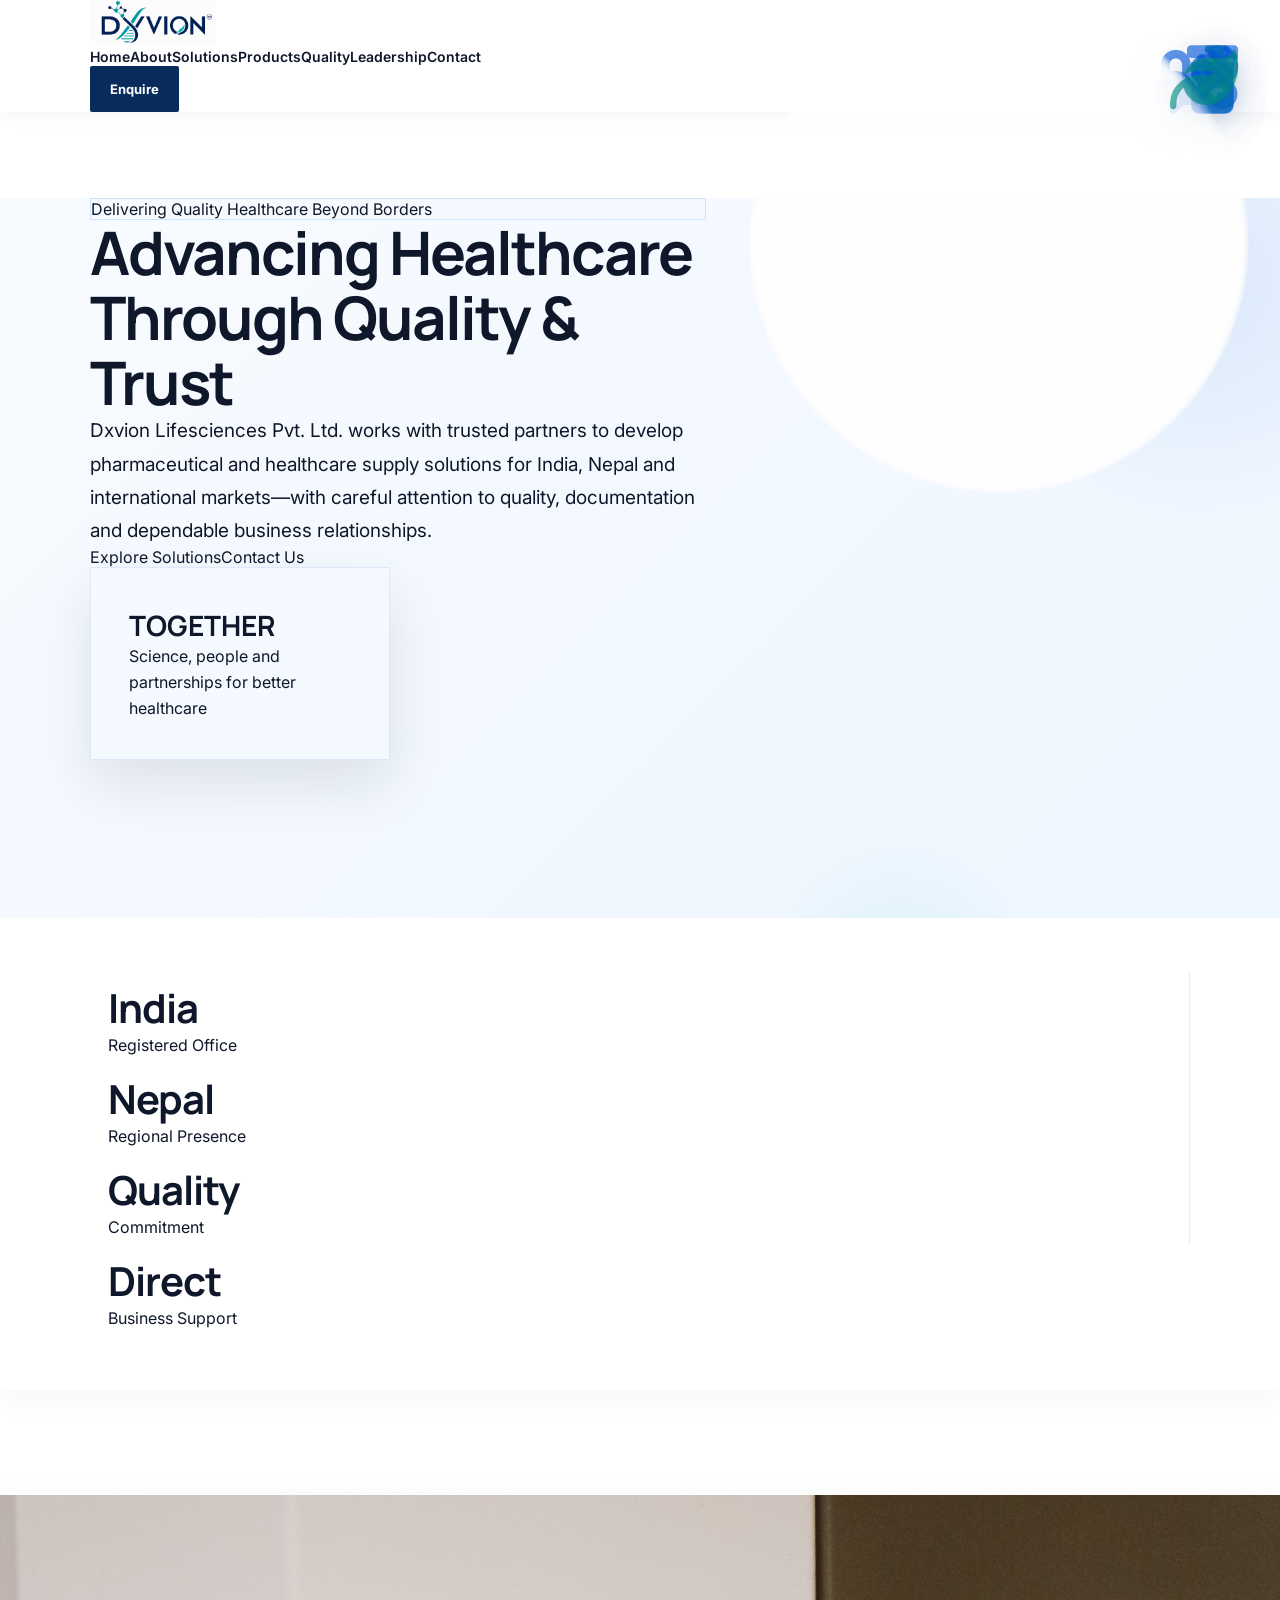
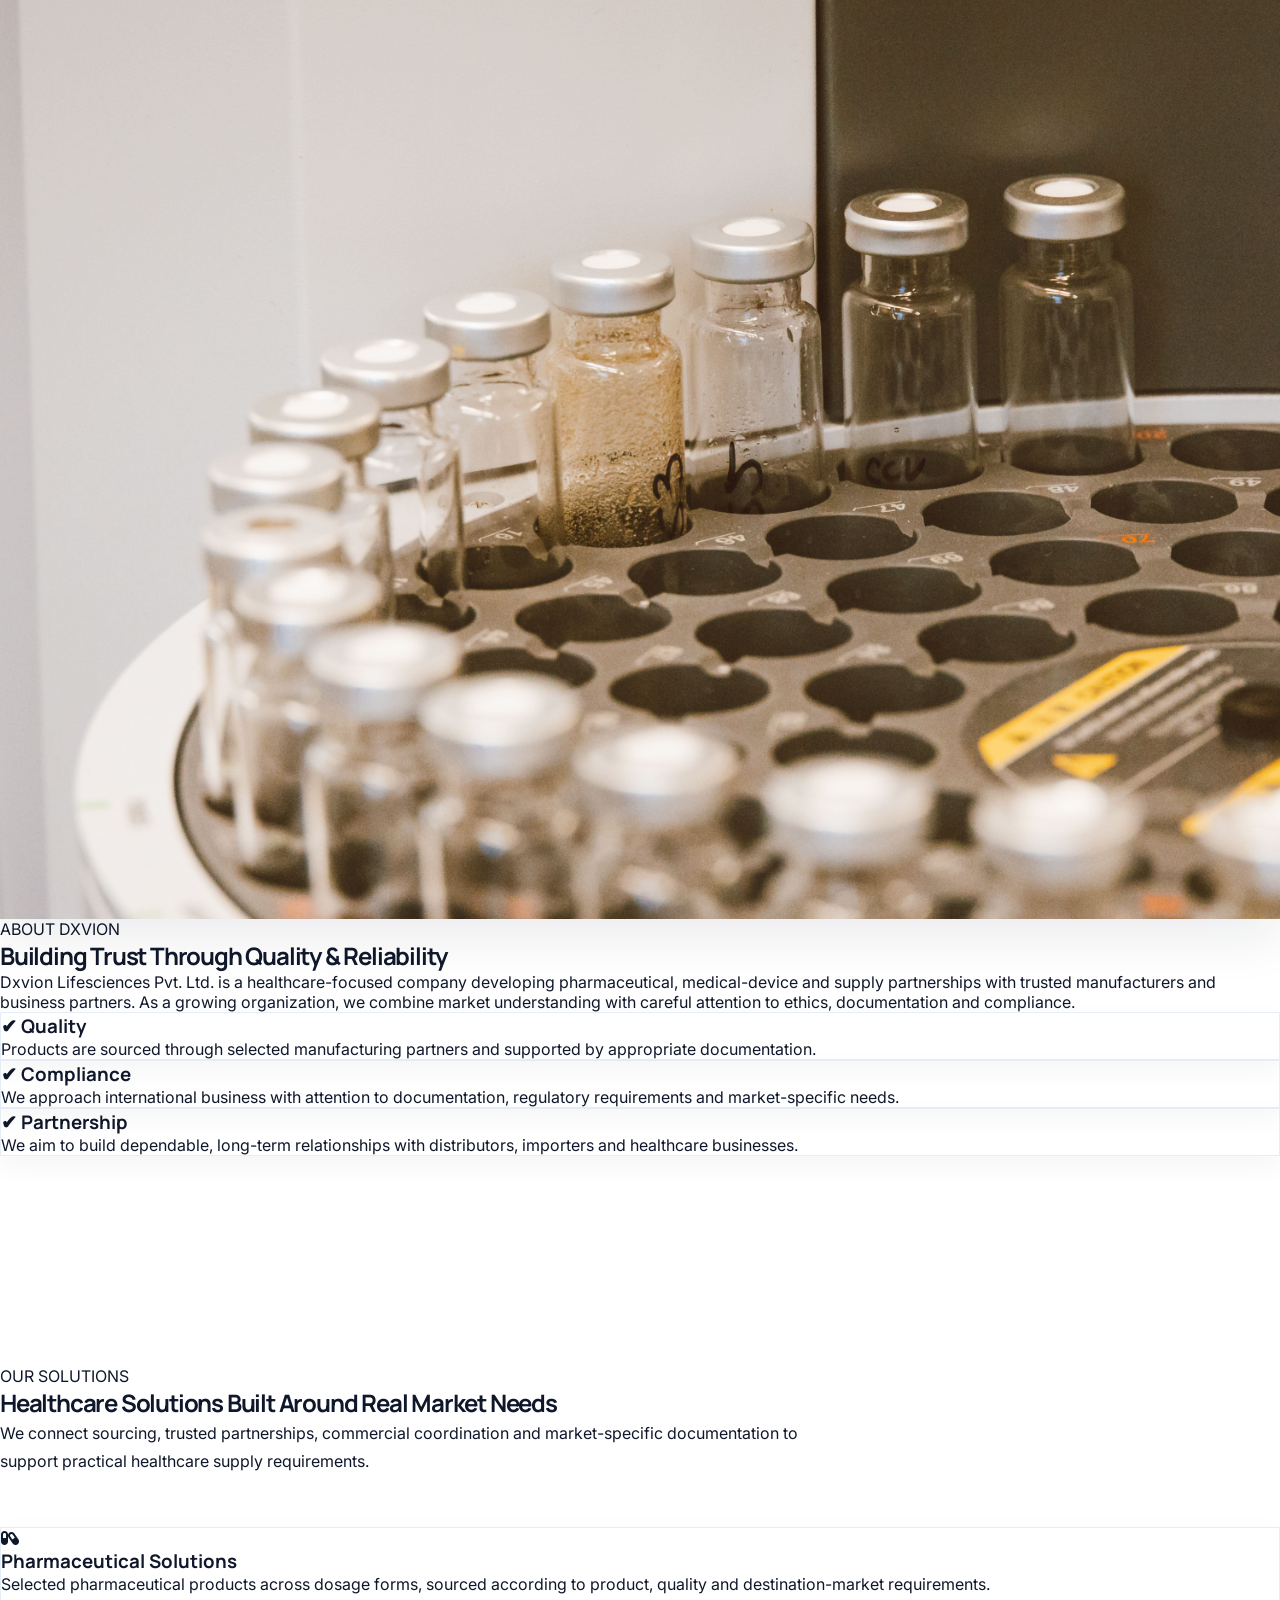
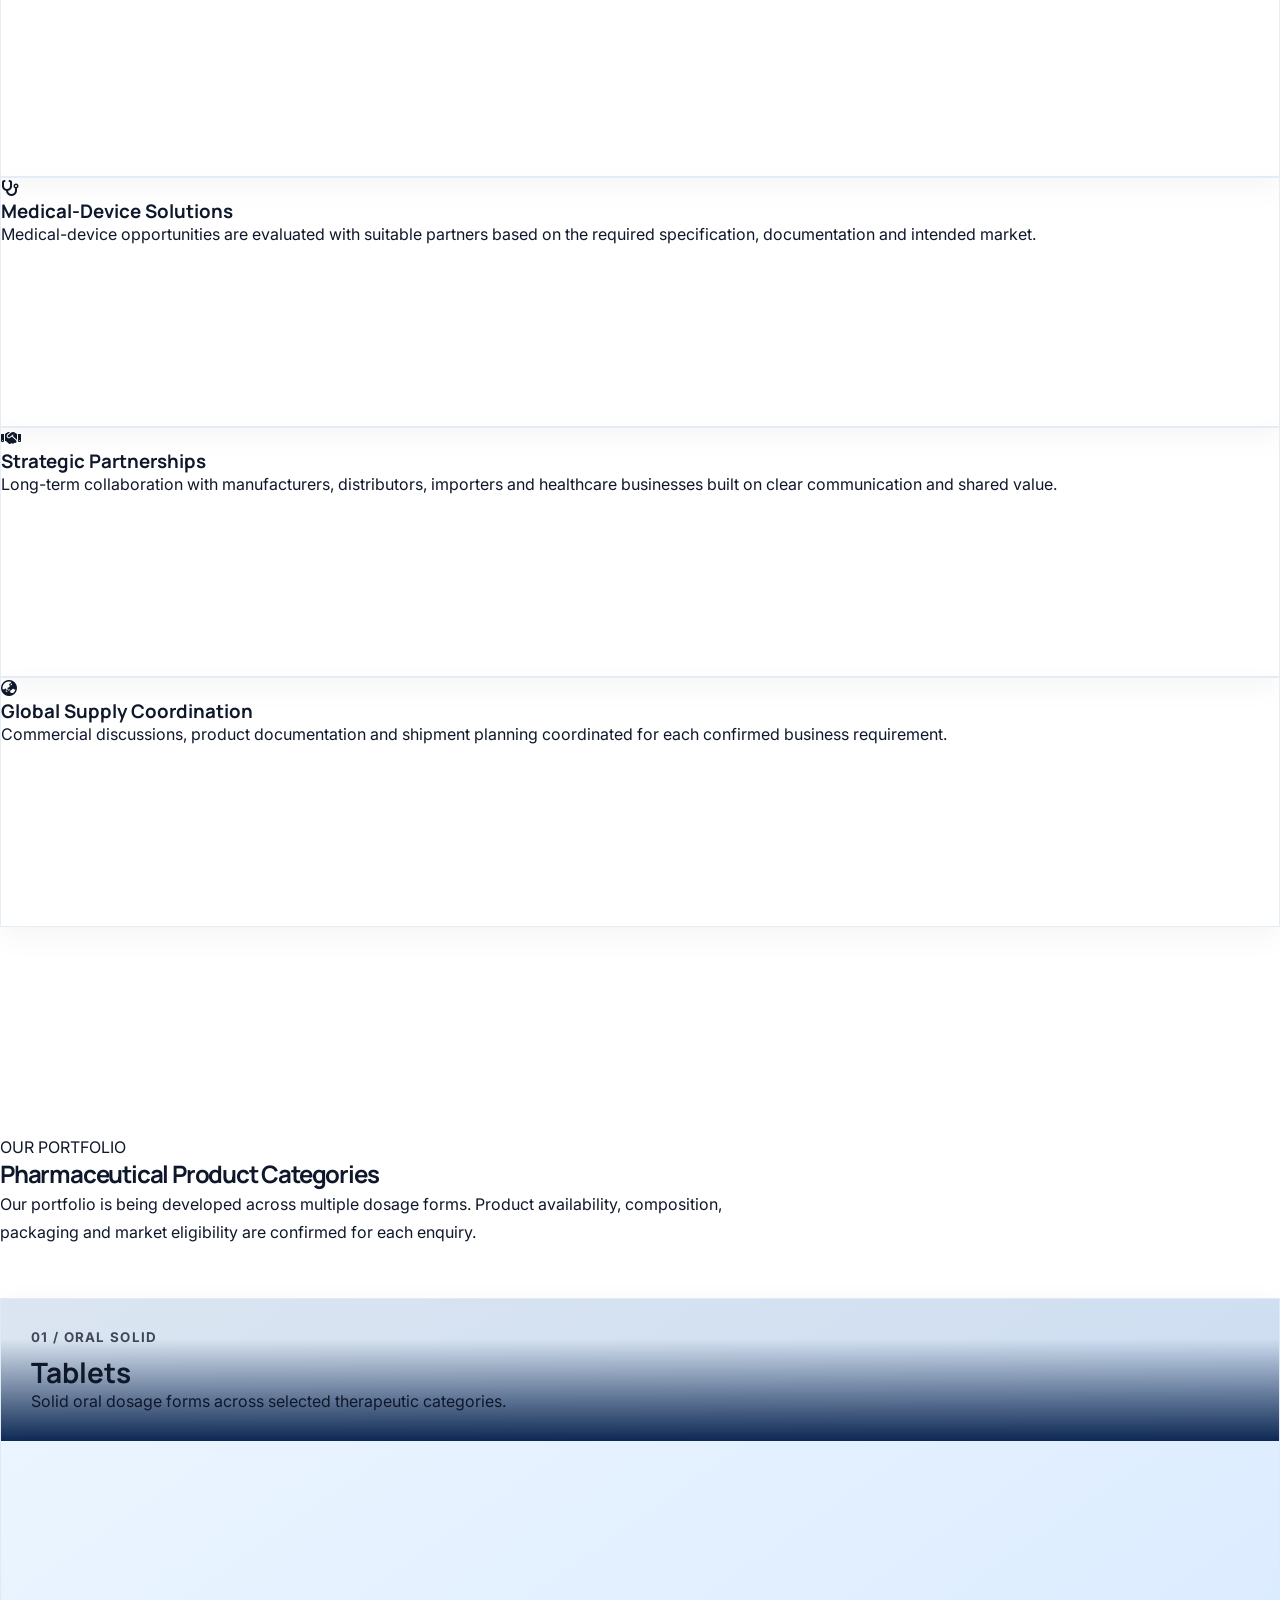
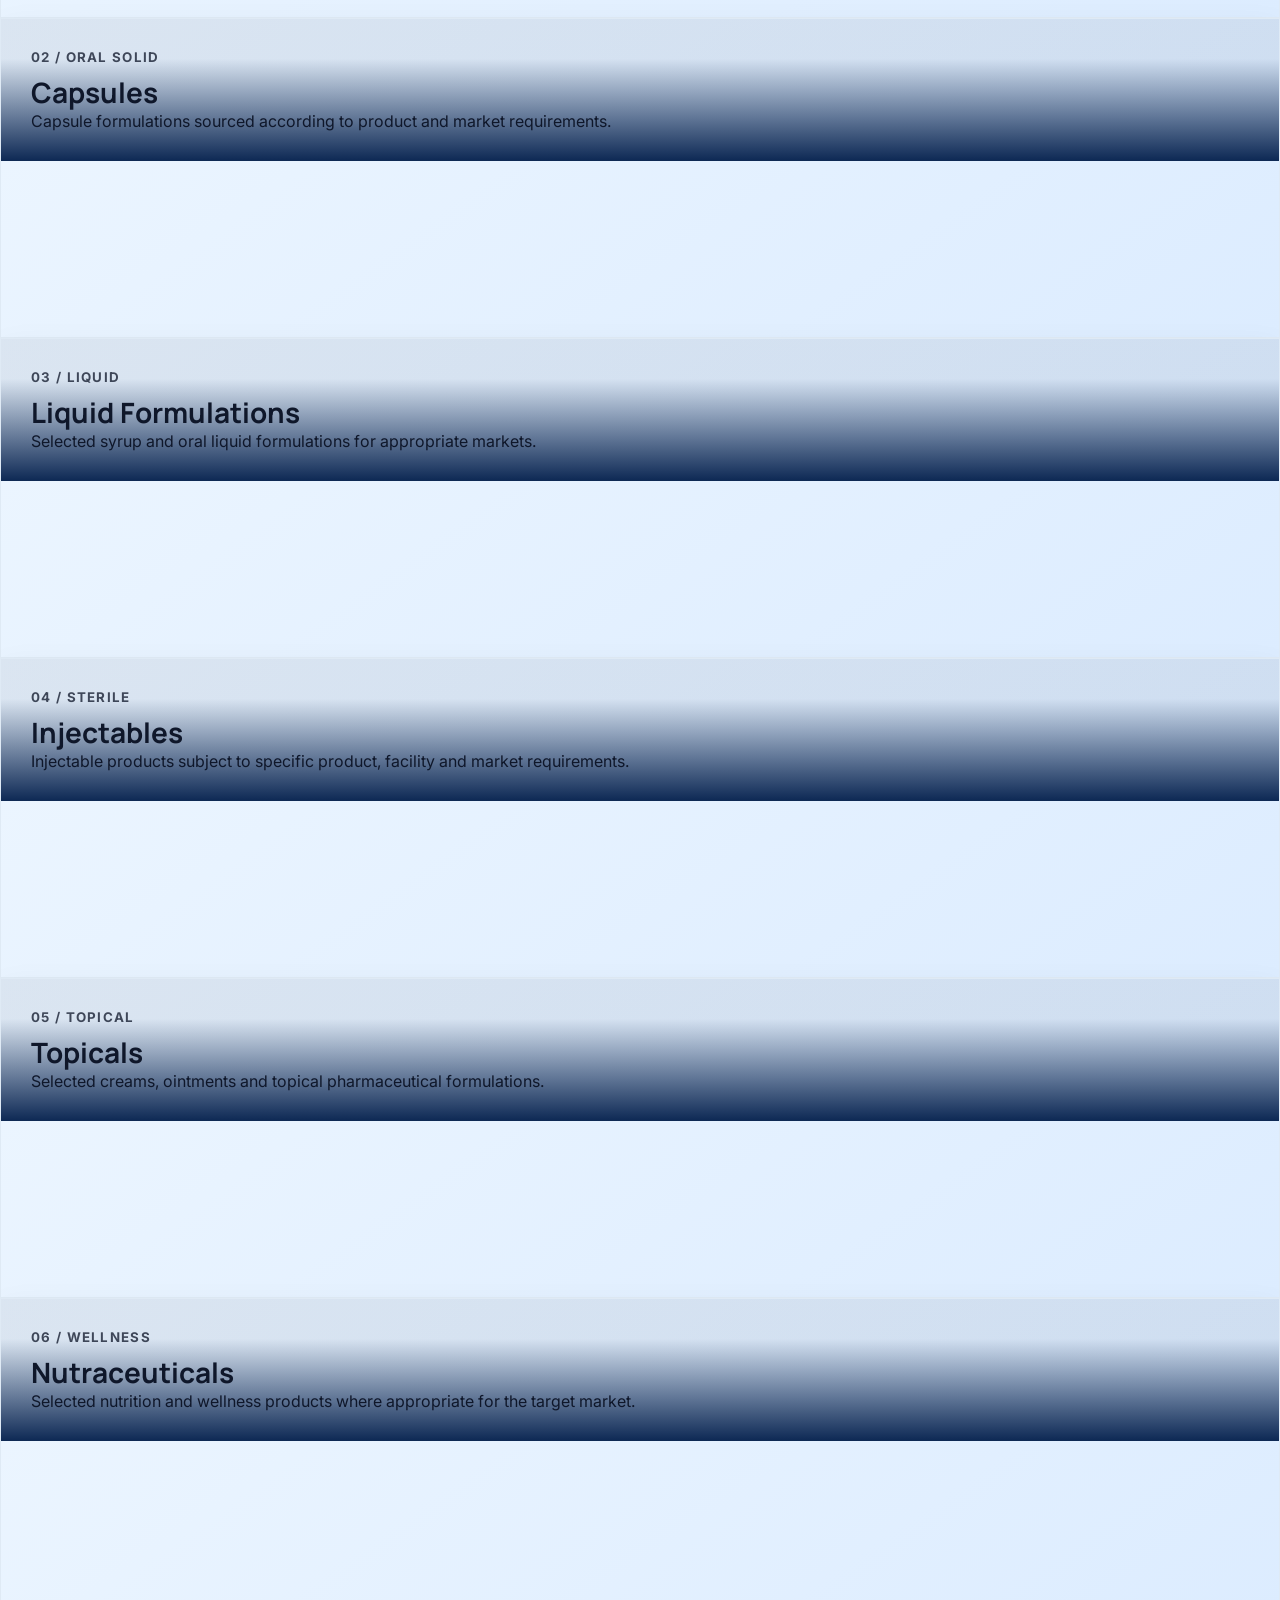
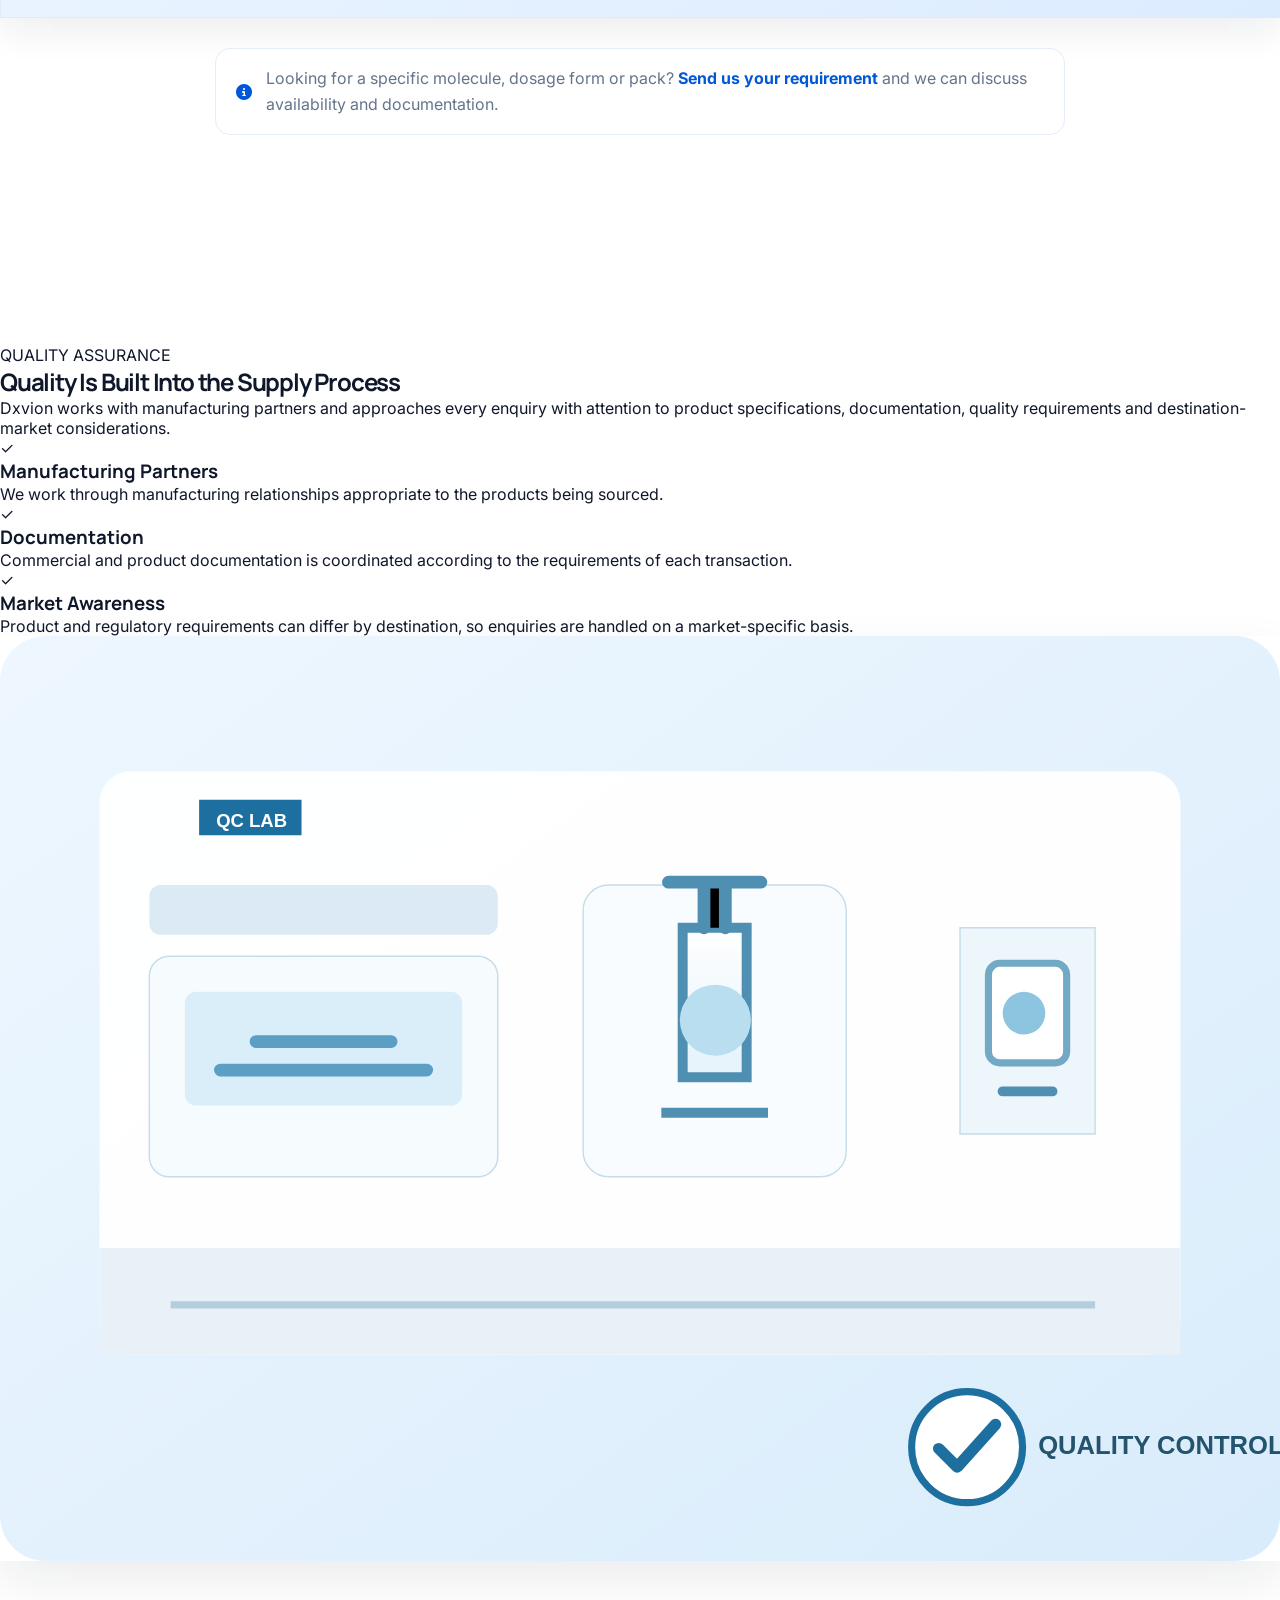
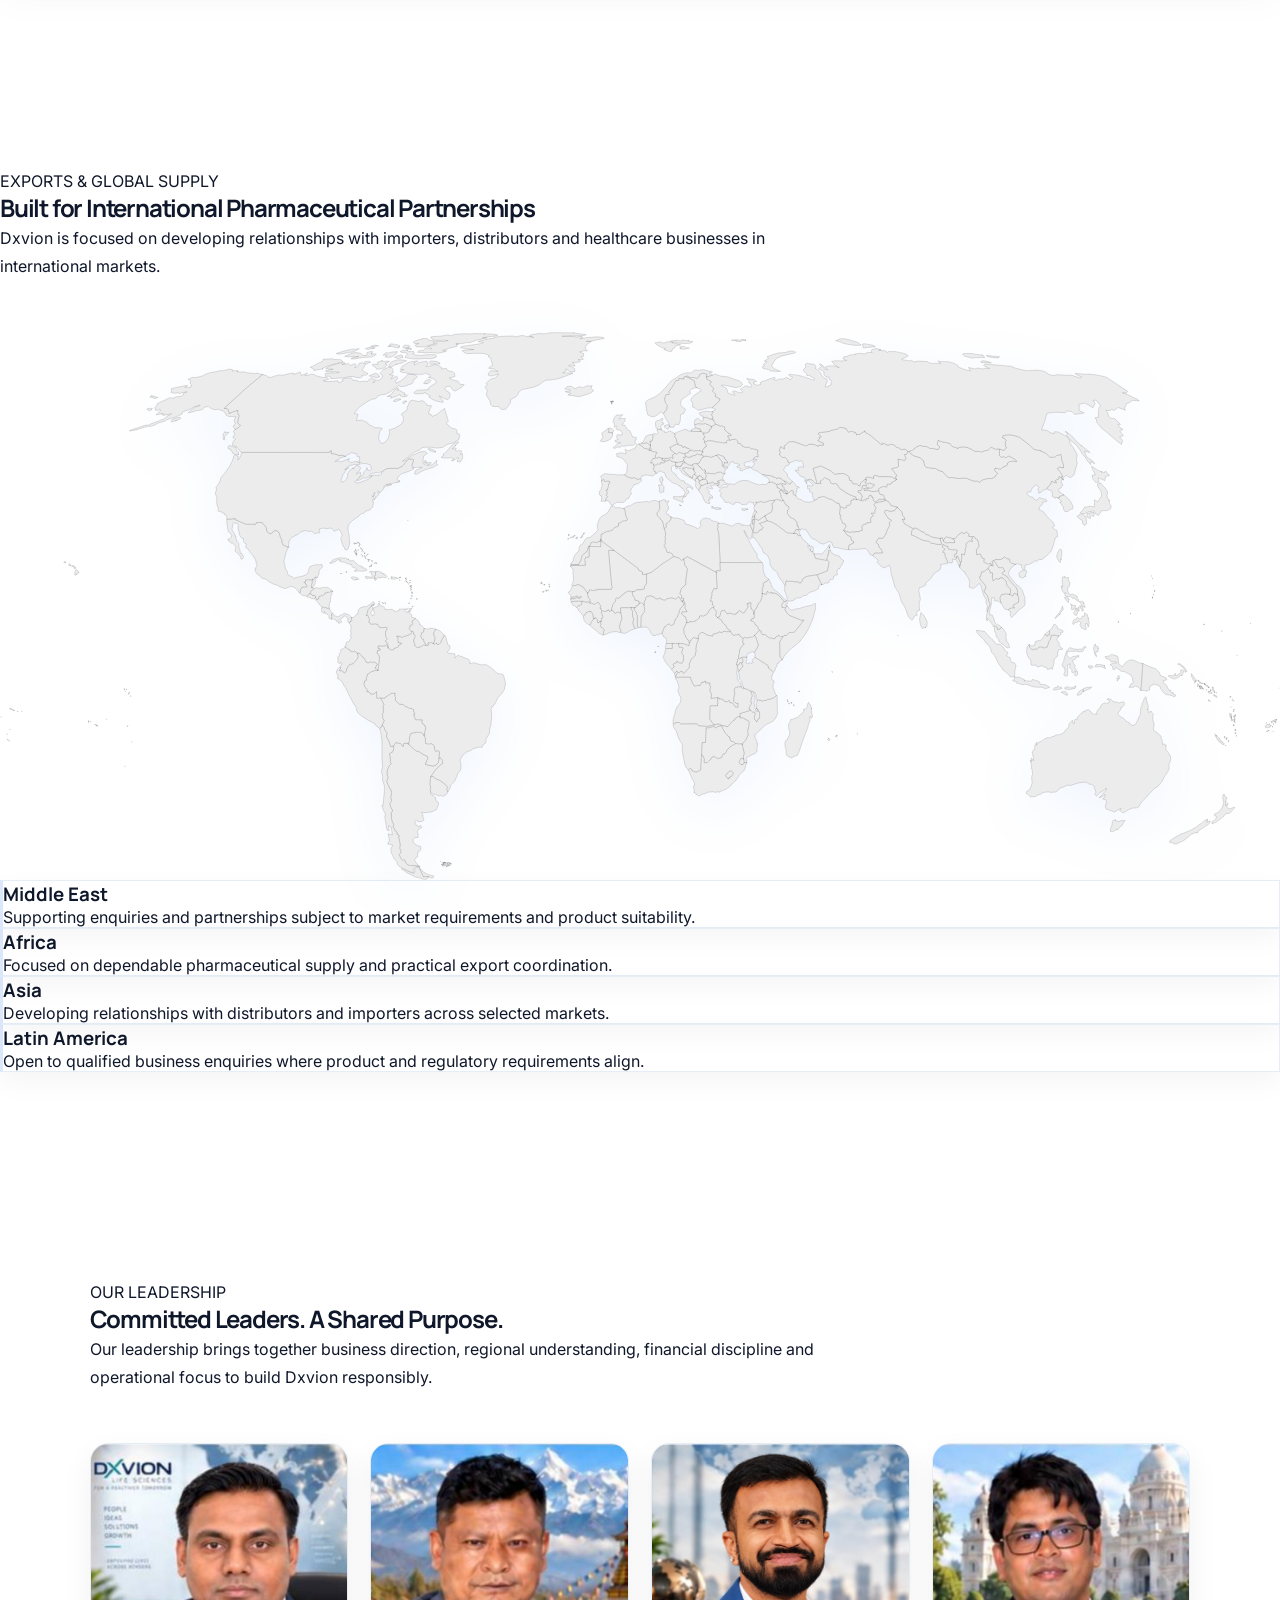
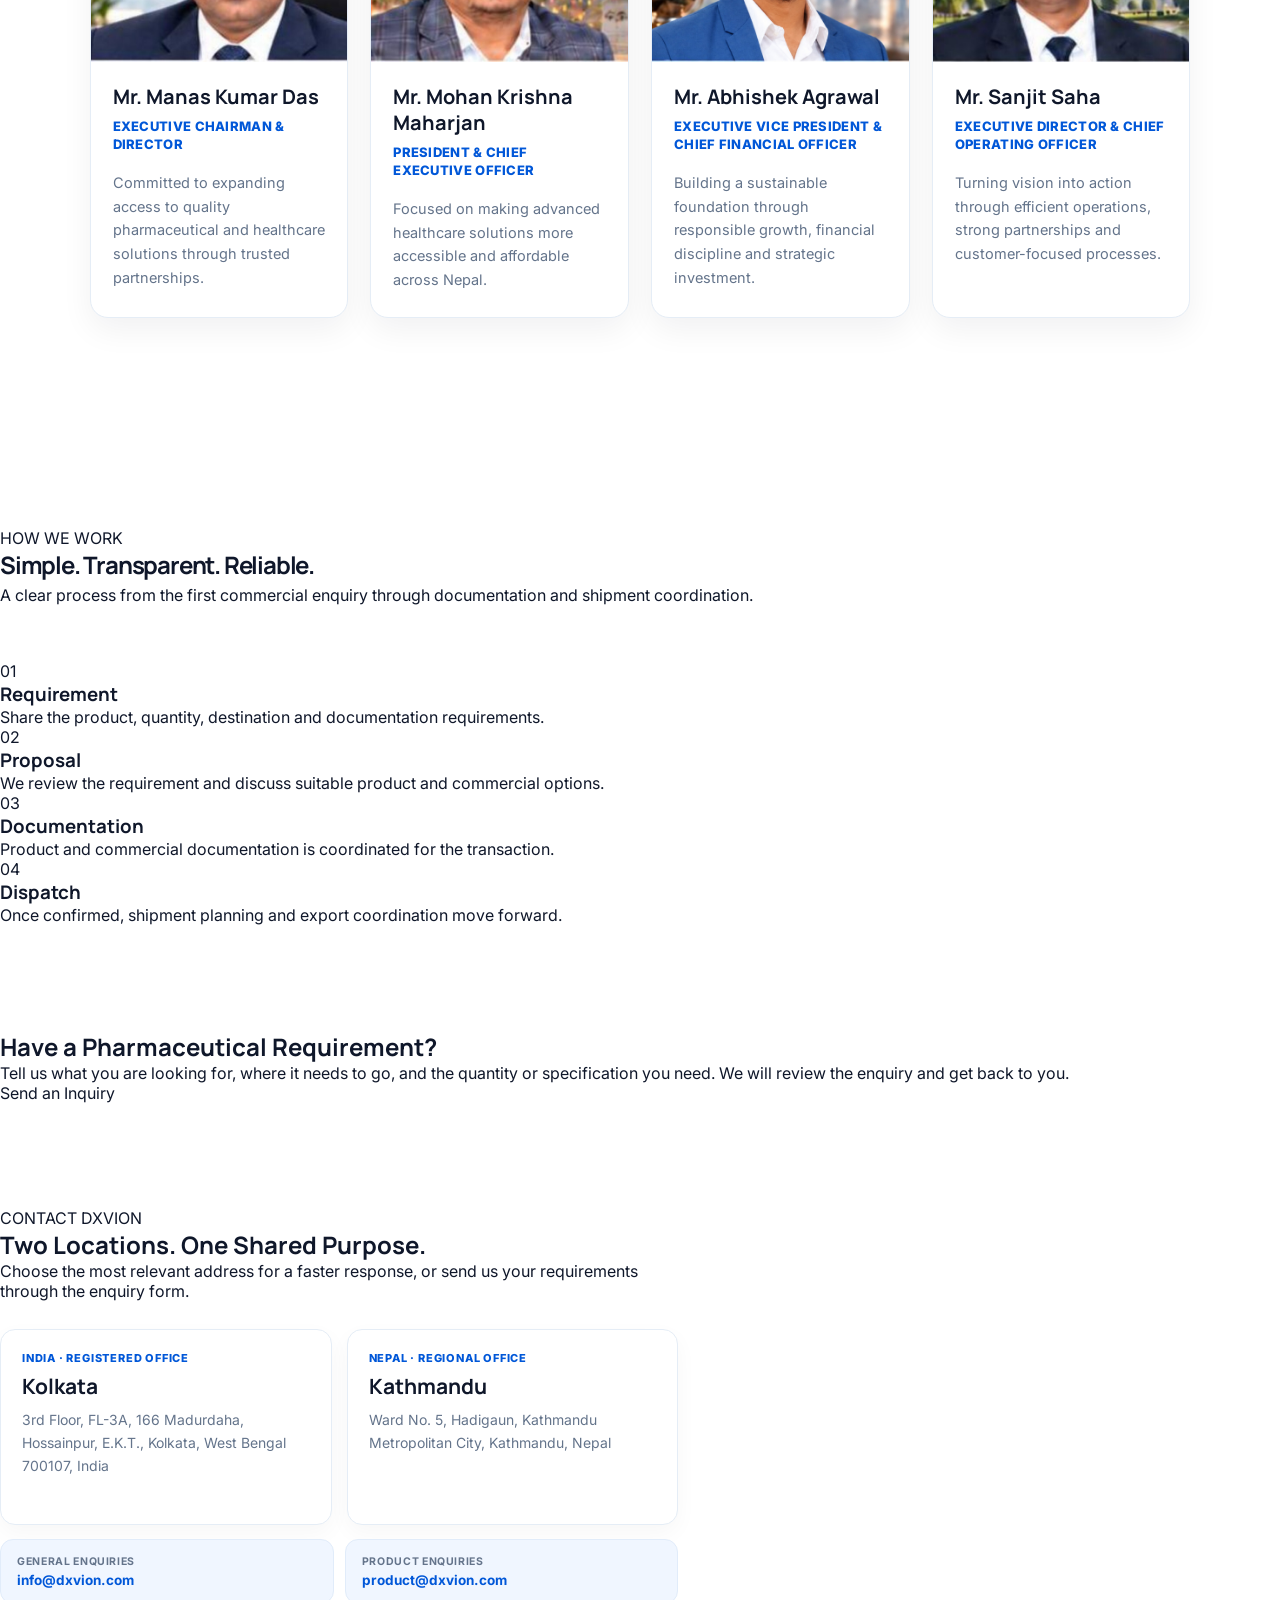
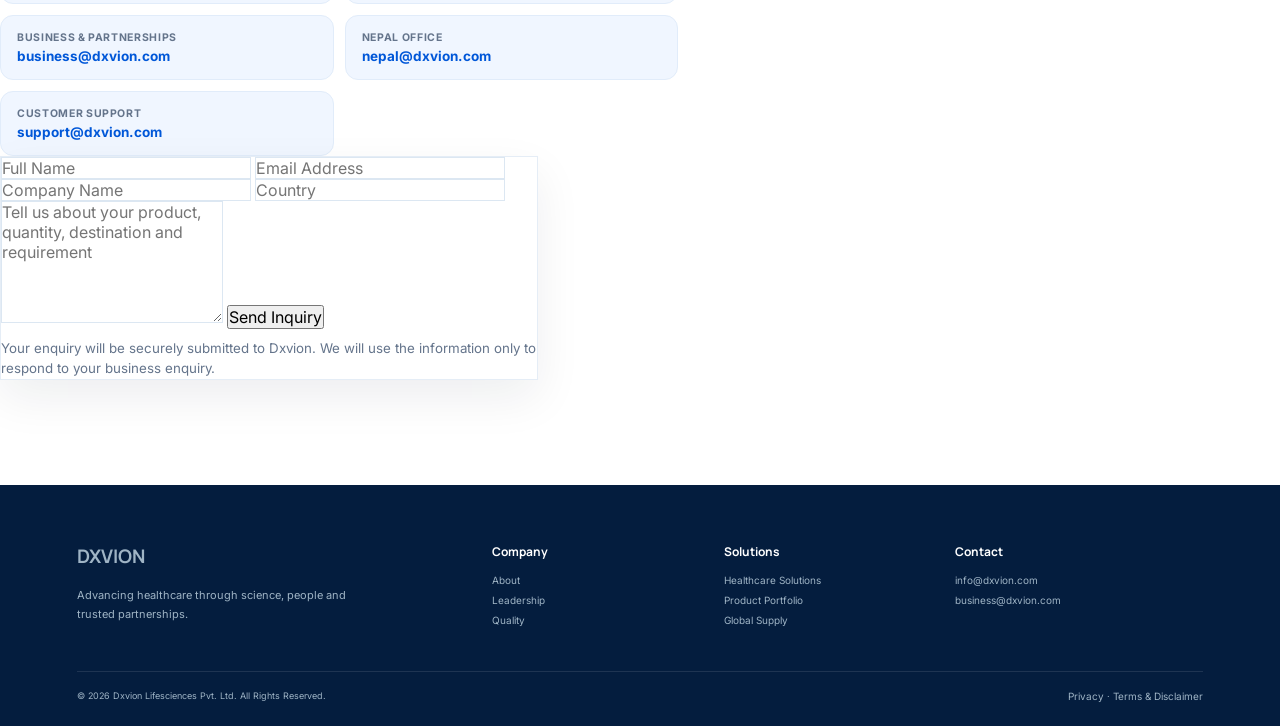
==== commit 195faf40: "Restore last good website and update Abhishek executive title" ====
--- a/index.html
+++ b/index.html
@@ -122,7 +122,7 @@
     </article>
     <article class="leader-card">
       <img src="images/leadership/abhishek-agrawal.jpg" alt="Mr. Abhishek Agrawal" loading="lazy">
-      <div class="leader-copy"><h3>Mr. Abhishek Agrawal</h3><p class="leader-role">Chief Financial Officer</p><p>Building a sustainable foundation through responsible growth, financial discipline and strategic investment.</p></div>
+      <div class="leader-copy"><h3>Mr. Abhishek Agrawal</h3><p class="leader-role">Executive Vice President &amp; Chief Financial Officer</p><p>Building a sustainable foundation through responsible growth, financial discipline and strategic investment.</p></div>
     </article>
     <article class="leader-card">
       <img src="images/leadership/sanjit-saha.jpg" alt="Mr. Sanjit Saha" loading="lazy">
@@ -177,4 +177,4 @@
 </footer>
 <script src="js/script.js"></script>
 </body>
-</html>
+</html>
--- a/css/refinement.css
+++ b/css/refinement.css
@@ -1,25 +1,54 @@
-/* Dxvion visual refinement — preserves the original design direction */
-:root{--dx-blue:#0057d8;--dx-deep:#063b86;--dx-teal:#00a99d;--dx-ink:#0f172a;--dx-muted:#64748b;--dx-pale:#edf6ff}
-header{padding-left:7%;padding-right:7%;box-shadow:0 5px 24px rgba(15,23,42,.035)}
-.logo img{max-height:48px;width:auto;display:block}.hero{position:relative;min-height:760px;padding-left:7%;padding-right:7%;overflow:hidden;isolation:isolate}.hero::before{content:"";position:absolute;width:620px;height:620px;border-radius:50%;right:-180px;top:-180px;background:radial-gradient(circle,rgba(0,87,216,.12),rgba(0,87,216,0) 68%);z-index:-1}.hero::after{content:"";position:absolute;width:360px;height:360px;border-radius:50%;left:36%;bottom:-250px;background:radial-gradient(circle,rgba(0,184,169,.09),rgba(0,184,169,0) 70%);z-index:-1}.hero-left{width:54%;max-width:760px}.tagline{box-shadow:0 8px 24px rgba(0,87,216,.08)}.hero h1{letter-spacing:-1.8px;max-width:760px}.hero-text{max-width:690px}.hero-right{width:42%;max-width:520px}.floating-card{border:1px solid rgba(0,87,216,.08);box-shadow:0 28px 70px rgba(15,23,42,.12);z-index:3}.floating-card::before{content:"";display:block;width:42px;height:4px;border-radius:20px;background:linear-gradient(90deg,var(--dx-blue),var(--dx-teal));margin-bottom:22px}.hero-card-line{display:flex;gap:7px;margin-top:22px}.hero-card-line span{height:5px;border-radius:10px;background:#dbeeff}.hero-card-line span:first-child{width:55%}.hero-card-line span:nth-child(2){width:25%;background:#bdece7}.hero-card-line span:last-child{width:10%}
-.stats{padding:58px 7%;box-shadow:0 12px 35px rgba(15,23,42,.045);position:relative;z-index:2}.stats>div{padding:8px 18px;border-right:1px solid #e8eef6}.stats>div:last-child{border-right:0}.stats h2{font-family:'Manrope',sans-serif;letter-spacing:-1px}
-section{scroll-margin-top:82px}.about,.quality,.global,.products,.why-us,.process,.contact{position:relative}.about-image img,.quality-right img{display:block}.about-image{position:relative}.about-image::after,.quality-right::after{content:"";position:absolute;width:90px;height:90px;border:2px solid rgba(0,87,216,.12);border-radius:22px;z-index:0}.about-image::after{right:-18px;bottom:-18px}.quality-right::after{left:-18px;bottom:-18px}.about-image img,.quality-right img{position:relative;z-index:1}.section-title h2,.about-content h2,.quality-left h2{letter-spacing:-1px}.section-title{margin-bottom:58px}.why-card,.feature,.export-card{border-color:#e7eff8}.why-card{min-height:255px}.why-card p,.feature p,.export-card p{font-size:16px}
-.product-card{background:linear-gradient(145deg,#eaf4ff,#dcecff)}.product-card:nth-child(1){background:radial-gradient(circle at 72% 28%,#fff 0 8%,transparent 9%),linear-gradient(145deg,#e8f4ff,#cfe5ff)}.product-card:nth-child(2){background:radial-gradient(ellipse at 70% 35%,#fff 0 10%,transparent 11%),linear-gradient(145deg,#eefaff,#d7edff)}.product-card:nth-child(3){background:radial-gradient(circle at 72% 32%,#dffcf7 0 18%,transparent 19%),linear-gradient(145deg,#eaf8ff,#d7f3ee)}.product-card:nth-child(4){background:radial-gradient(circle at 72% 35%,#fff 0 12%,transparent 13%),linear-gradient(145deg,#e9f0ff,#d9e5ff)}.product-card:nth-child(5){background:radial-gradient(ellipse at 72% 35%,#fff 0 12%,transparent 13%),linear-gradient(145deg,#f0f7ff,#dbe9f8)}.product-card:nth-child(6){background:radial-gradient(circle at 72% 30%,#e4fff9 0 14%,transparent 15%),linear-gradient(145deg,#edfaff,#d9f1ed)}.product-card img{opacity:0}.product-card::before{content:"";position:absolute;width:145px;height:145px;right:12%;top:14%;border-radius:28px;background:rgba(255,255,255,.7);box-shadow:0 25px 50px rgba(0,55,120,.10);transform:rotate(-7deg)}.product-card:nth-child(even)::before{transform:rotate(8deg);border-radius:50%}.overlay{z-index:2;background:linear-gradient(to top,rgba(0,25,70,.94),rgba(0,25,70,.03) 70%)}.overlay small{letter-spacing:1.5px;font-weight:700;opacity:.75;margin-bottom:8px}.product-card:hover{box-shadow:0 28px 65px rgba(0,87,216,.14)}.portfolio-note{display:flex;align-items:center;gap:15px;max-width:850px;margin:32px auto 0;padding:18px 22px;background:#fff;border:1px solid #e5eef8;border-radius:16px;color:#64748b}.portfolio-note i{color:#0057d8}.portfolio-note p{line-height:1.6}.portfolio-note a{color:#0057d8;font-weight:700;text-decoration:none}
-.map-box{filter:drop-shadow(0 20px 35px rgba(0,87,216,.07))}.export-card{border-left:3px solid rgba(0,87,216,.12)}.export-card:hover{border-left-color:var(--dx-blue)}.cta{position:relative;overflow:hidden}.cta::before,.cta::after{content:"";position:absolute;border-radius:50%;pointer-events:none}.cta::before{width:360px;height:360px;right:-150px;top:-190px;background:rgba(255,255,255,.08)}.cta::after{width:240px;height:240px;left:-120px;bottom:-150px;background:rgba(0,184,169,.08)}.contact-form{border:1px solid #e6eef7;box-shadow:0 22px 55px rgba(15,23,42,.08)}.contact-form input,.contact-form textarea{transition:.25s;border:1px solid #dce7f2}.contact-form input:focus,.contact-form textarea:focus{outline:none;border-color:var(--dx-blue);box-shadow:0 0 0 4px rgba(0,87,216,.08)}.form-note{display:block;margin-top:10px;color:#64748b;line-height:1.5}.info-item a{color:inherit;text-decoration:none}.footer-bottom{display:flex;justify-content:space-between;gap:20px;align-items:center}.footer-bottom a{color:inherit;text-decoration:none}.footer-bottom a:hover{color:#fff}
-.menu-toggle{display:none;background:transparent;border:0;color:#0057d8;font-size:22px;padding:8px}.menu-toggle:focus-visible{outline:3px solid rgba(0,87,216,.2);border-radius:8px}
-nav{gap:25px}nav a{font-size:15px}.floating-card h3{font-size:27px}.floating-card p{line-height:1.6}
+/* Final visual refinement: keep the original Dxvion identity, improve hierarchy, spacing and consistency. */
+:root{--dx-blue:#0057d8;--dx-deep:#073a82;--dx-teal:#00a99d;--dx-ink:#0f172a;--dx-muted:#64748b;--dx-line:#e5edf6;--dx-soft:#f5f9ff}
 
-/* Product cards use dependable, lightweight iconography instead of missing image assets. */
-.product-card::before{display:none}.product-visual{position:absolute;inset:0;display:flex;align-items:flex-start;justify-content:flex-end;padding:52px 48px;background:radial-gradient(circle at 77% 27%,rgba(255,255,255,.98),rgba(255,255,255,.6) 19%,transparent 20%)}.product-visual i{font-size:70px;color:rgba(0,87,216,.62);filter:drop-shadow(0 12px 20px rgba(0,55,120,.16))}.product-card:nth-child(3) .product-visual i,.product-card:nth-child(6) .product-visual i{color:rgba(0,137,126,.66)}.product-card:hover .product-visual{transform:scale(1.04);transition:.45s}.overlay{pointer-events:none}
+body{background:#fff;color:var(--dx-ink)}
+section{scroll-margin-top:82px}
+header{padding-left:7%;padding-right:7%;background:rgba(255,255,255,.94);box-shadow:0 4px 18px rgba(15,23,42,.045)}
+.logo img{display:block;width:auto;max-height:46px}
+nav{gap:24px}nav a{font-size:14px;font-weight:600}
 
-/* Leadership extends the existing blue-and-white design without changing the site's visual identity. */
-.leadership{padding:120px 7%;background:#fff}.leadership-grid{display:grid;grid-template-columns:repeat(4,minmax(0,1fr));gap:24px;max-width:1440px;margin:0 auto}.leader-card{overflow:hidden;border:1px solid #e5eef8;border-radius:22px;background:#fff;box-shadow:0 16px 42px rgba(15,23,42,.07);transition:.3s}.leader-card:hover{transform:translateY(-6px);box-shadow:0 25px 55px rgba(0,87,216,.12)}.leader-card img{display:block;width:100%;aspect-ratio:1.38/1;object-fit:cover;object-position:center top}.leader-copy{padding:25px 24px 28px}.leader-copy h3{font-family:'Manrope',sans-serif;font-size:21px;line-height:1.3;color:var(--dx-ink);margin-bottom:7px}.leader-role{min-height:42px;color:var(--dx-blue)!important;font-size:14px!important;font-weight:800;line-height:1.45!important;margin-bottom:14px;text-transform:uppercase;letter-spacing:.35px}.leader-copy>p:last-child{font-size:15px;color:var(--dx-muted);line-height:1.7}
+/* Hero: cleaner, more premium and less decorative. */
+.hero{min-height:720px;padding-left:7%;padding-right:7%;background:linear-gradient(135deg,#f8fbff 0%,#eef6ff 100%);position:relative;overflow:hidden}
+.hero-left{width:56%;max-width:760px}.hero-right{width:39%;max-width:500px}
+.hero h1{font-size:60px;line-height:1.08;letter-spacing:-2px;max-width:760px}.hero-text{max-width:690px;font-size:19px;line-height:1.75}.tagline{box-shadow:none;border:1px solid #cfe2ff}
+.hero::before{content:"";position:absolute;width:520px;height:520px;right:-170px;top:-180px;border-radius:50%;background:radial-gradient(circle,rgba(0,87,216,.10),transparent 68%)}
+.hero::after{content:"";position:absolute;width:280px;height:280px;right:19%;bottom:-190px;border-radius:50%;background:radial-gradient(circle,rgba(0,169,157,.08),transparent 70%)}
+.floating-card{right:48px;top:155px;width:300px;padding:38px;border:1px solid rgba(0,87,216,.10);box-shadow:0 24px 55px rgba(15,23,42,.10)}
+.floating-card h3{font-size:28px}.floating-card p{line-height:1.6}.circle{opacity:.08}.two{opacity:.10}.three{opacity:.12}
 
-/* Contact details from the supplied company material, normalized to dxvion.com. */
-.contact{align-items:flex-start}.contact-info{width:53%}.contact-form{width:42%;position:sticky;top:105px}.office-grid{display:grid;grid-template-columns:repeat(2,minmax(0,1fr));gap:16px;margin-top:30px}.office-card{padding:22px;background:#fff;border:1px solid #e4edf7;border-radius:17px;box-shadow:0 10px 26px rgba(15,23,42,.045)}.office-card .office-label{font-size:12px;font-weight:800;letter-spacing:.8px;color:var(--dx-blue)}.office-card h3{font-family:'Manrope',sans-serif;font-size:22px;color:var(--dx-ink);margin:8px 0 10px}.office-card address{min-height:96px;font-style:normal;font-size:14px;line-height:1.65;color:var(--dx-muted)}.office-card a{display:inline-block;margin-top:12px;color:var(--dx-blue);font-weight:700;text-decoration:none}.contact-directory{display:grid;grid-template-columns:repeat(2,minmax(0,1fr));gap:12px;margin-top:16px}.contact-directory a{display:flex;flex-direction:column;gap:5px;padding:16px 18px;background:#edf6ff;border-radius:14px;text-decoration:none;overflow-wrap:anywhere}.contact-directory small{font-size:11px;letter-spacing:.65px;color:var(--dx-muted);font-weight:700}.contact-directory strong{font-size:14px;color:var(--dx-blue)}
-.contact-form input[type="hidden"]{display:none!important}
+.stats{padding:54px 7%;box-shadow:0 10px 30px rgba(15,23,42,.035)}.stats>div{border-right:1px solid var(--dx-line);padding:8px 18px}.stats>div:last-child{border-right:0}.stats h2{font-size:40px;letter-spacing:-1px}
 
-@media(max-width:1180px){header{padding-left:4%;padding-right:4%}nav{gap:17px}nav a{font-size:14px}.leadership-grid{grid-template-columns:repeat(2,minmax(0,1fr))}.leader-role{min-height:auto}.contact{gap:42px}}
-@media(max-width:1050px){.hero h1{font-size:52px}.why-grid{grid-template-columns:repeat(2,1fr)}.product-grid{grid-template-columns:repeat(2,1fr)}}
-@media(max-width:760px){header{height:72px;padding:0 5%}header .btn{display:none}.menu-toggle{display:block;order:3}nav{position:absolute;top:72px;left:5%;right:5%;max-width:none;display:flex;flex-direction:column;gap:0;padding:8px;background:rgba(255,255,255,.98);border:1px solid #e5edf6;border-radius:16px;box-shadow:0 20px 50px rgba(15,23,42,.12);opacity:0;visibility:hidden;transform:translateY(-8px);transition:.2s}nav.open{opacity:1;visibility:visible;transform:translateY(0)}nav a{font-size:15px;padding:13px 14px;white-space:nowrap;border-bottom:1px solid #eef3f8}nav a:last-child{border-bottom:0}.hero{min-height:auto;padding:125px 5% 70px;display:block}.hero-left,.hero-right,.about-content,.about-image,.quality-left,.quality-right,.map-box,.export-info{width:100%;max-width:none}.hero h1{font-size:40px;letter-spacing:-1px}.hero-text{font-size:17px;line-height:1.75}.hero-right{height:350px;margin-top:20px}.floating-card{right:8%;top:90px;width:240px;padding:30px}.stats{grid-template-columns:repeat(2,1fr);padding:36px 5%}.stats>div{border-right:0;border-bottom:1px solid #e8eef6;padding:18px 10px}.stats>div:nth-child(odd){border-right:1px solid #e8eef6}.stats>div:nth-last-child(-n+2){border-bottom:0}.stats h2{font-size:34px}.about,.quality{display:block;padding:80px 5%}.about-content,.quality-left{margin-top:45px}.about-content h2,.quality-left h2,.section-title h2{font-size:36px}.why-us,.products,.global,.process,.contact,.leadership{padding-left:5%;padding-right:5%}.why-grid,.product-grid,.leadership-grid{grid-template-columns:1fr}.product-card{height:310px}.global-container{display:block}.map-box{margin-bottom:40px}.export-info{gap:15px}.buttons{flex-wrap:wrap}.primary,.secondary{padding:14px 24px}.portfolio-note{align-items:flex-start}.contact{display:block}.contact-info,.contact-form{width:100%}.contact-form{position:static;margin-top:45px}.office-grid,.contact-directory{grid-template-columns:1fr}.office-card address{min-height:auto}.footer-bottom{flex-direction:column;align-items:flex-start;text-align:left}}
+/* Consistent section rhythm. */
+.about,.why-us,.products,.quality,.global,.leadership,.process,.contact{padding-top:105px;padding-bottom:105px}
+.section-title{max-width:800px;margin-bottom:52px}.section-title h2,.about-content h2,.quality-left h2{letter-spacing:-1.2px}.section-title p{line-height:1.75}
+.about-image img,.quality-right img{display:block;box-shadow:0 20px 48px rgba(15,23,42,.08)}
+.feature,.why-card,.export-card{border:1px solid var(--dx-line);box-shadow:0 10px 28px rgba(15,23,42,.045)}
+.why-card{min-height:250px}.why-card p,.feature p,.export-card p{font-size:16px}
+
+/* Product cards: simple and credible, not over-styled. */
+.product-grid{gap:26px}.product-card{height:320px;border:1px solid #dfeaf5;box-shadow:0 14px 34px rgba(15,23,42,.07);background:linear-gradient(145deg,#edf6ff,#dcecff)}
+.product-visual{position:absolute;inset:0;display:flex;align-items:flex-start;justify-content:flex-end;padding:46px 42px;background:radial-gradient(circle at 78% 27%,rgba(255,255,255,.95),rgba(255,255,255,.58) 20%,transparent 21%)}
+.product-visual i{font-size:68px;color:rgba(0,87,216,.62);filter:drop-shadow(0 10px 18px rgba(0,55,120,.13))}.product-card:nth-child(3) .product-visual i,.product-card:nth-child(6) .product-visual i{color:rgba(0,137,126,.64)}
+.overlay{z-index:2;background:linear-gradient(to top,rgba(4,32,77,.96),rgba(4,32,77,.08) 72%);padding:30px}.overlay small{display:block;letter-spacing:1.3px;font-weight:700;opacity:.76;margin-bottom:8px}.overlay h3{font-size:28px}.overlay{pointer-events:none}.product-card:hover{transform:translateY(-5px);box-shadow:0 22px 44px rgba(0,87,216,.11)}
+.portfolio-note{display:flex;align-items:center;gap:14px;max-width:850px;margin:30px auto 0;padding:17px 20px;background:#fff;border:1px solid var(--dx-line);border-radius:15px;color:var(--dx-muted)}.portfolio-note i{color:var(--dx-blue)}.portfolio-note p{line-height:1.6}.portfolio-note a{color:var(--dx-blue);font-weight:700;text-decoration:none}
+
+/* Leadership: restrained executive cards, equal treatment for all profiles. */
+.leadership{padding-left:7%;padding-right:7%;background:#fff}.leadership-grid{display:grid;grid-template-columns:repeat(4,minmax(0,1fr));gap:22px;max-width:1440px;margin:0 auto}
+.leader-card{overflow:hidden;border:1px solid var(--dx-line);border-radius:18px;background:#fff;box-shadow:0 12px 32px rgba(15,23,42,.06);transition:.25s}.leader-card:hover{transform:translateY(-4px);box-shadow:0 20px 44px rgba(0,87,216,.10)}
+.leader-card img{display:block;width:100%;aspect-ratio:1.18/1;object-fit:cover;object-position:center top;background:#eef4fb}.leader-copy{padding:22px 22px 25px}.leader-copy h3{font-family:'Manrope',sans-serif;font-size:20px;line-height:1.3;margin-bottom:7px}.leader-role{min-height:42px;color:var(--dx-blue)!important;font-size:13px!important;font-weight:800;line-height:1.45!important;margin-bottom:12px;text-transform:uppercase;letter-spacing:.3px}.leader-copy>p:last-child{font-size:14.5px;color:var(--dx-muted);line-height:1.65}
+
+.map-box{filter:drop-shadow(0 18px 30px rgba(0,87,216,.06))}.export-card{border-left:3px solid rgba(0,87,216,.14)}.export-card:hover{border-left-color:var(--dx-blue)}
+
+/* Contact: keep it informative without visual clutter. */
+.contact{align-items:flex-start}.contact-info{width:53%}.contact-form{width:42%;position:sticky;top:104px;border:1px solid var(--dx-line);box-shadow:0 18px 44px rgba(15,23,42,.07)}
+.office-grid{display:grid;grid-template-columns:repeat(2,minmax(0,1fr));gap:15px;margin-top:28px}.office-card{padding:21px;background:#fff;border:1px solid var(--dx-line);border-radius:15px;box-shadow:0 8px 22px rgba(15,23,42,.035)}.office-card .office-label{font-size:11px;font-weight:800;letter-spacing:.8px;color:var(--dx-blue)}.office-card h3{font-family:'Manrope',sans-serif;font-size:21px;margin:7px 0 9px}.office-card address{min-height:94px;font-style:normal;font-size:14px;line-height:1.62;color:var(--dx-muted)}
+.contact-directory{display:grid;grid-template-columns:repeat(2,minmax(0,1fr));gap:11px;margin-top:14px}.contact-directory a{display:flex;flex-direction:column;gap:4px;padding:15px 16px;background:#f0f6ff;border:1px solid #e1ecfa;border-radius:13px;text-decoration:none;overflow-wrap:anywhere}.contact-directory small{font-size:10.5px;letter-spacing:.65px;color:var(--dx-muted);font-weight:700}.contact-directory strong{font-size:13.5px;color:var(--dx-blue)}
+.contact-form input,.contact-form textarea{border:1px solid #dce7f2}.contact-form input:focus,.contact-form textarea:focus{outline:none;border-color:var(--dx-blue);box-shadow:0 0 0 4px rgba(0,87,216,.07)}.contact-form input[type="hidden"]{display:none!important}.form-note{display:block;margin-top:10px;color:var(--dx-muted);line-height:1.5}
+
+.footer-bottom{display:flex;justify-content:space-between;gap:20px;align-items:center}.footer-bottom a{color:inherit;text-decoration:none}.footer-bottom a:hover{color:#fff}
+.menu-toggle{display:none;background:transparent;border:0;color:var(--dx-blue);font-size:22px;padding:8px}
+
+@media(max-width:1180px){header{padding-left:4%;padding-right:4%}nav{gap:16px}nav a{font-size:13.5px}.leadership-grid{grid-template-columns:repeat(2,minmax(0,1fr))}.leader-role{min-height:auto}.contact{gap:42px}}
+@media(max-width:1050px){.hero h1{font-size:50px}.why-grid{grid-template-columns:repeat(2,1fr)}.product-grid{grid-template-columns:repeat(2,1fr)}}
+@media(max-width:760px){header{height:72px;padding:0 5%}header .btn{display:none}.menu-toggle{display:block;order:3}nav{position:absolute;top:72px;left:5%;right:5%;display:flex;flex-direction:column;gap:0;padding:8px;background:rgba(255,255,255,.99);border:1px solid var(--dx-line);border-radius:15px;box-shadow:0 18px 44px rgba(15,23,42,.12);opacity:0;visibility:hidden;transform:translateY(-8px);transition:.2s}nav.open{opacity:1;visibility:visible;transform:translateY(0)}nav a{font-size:15px;padding:13px 14px;border-bottom:1px solid #eef3f8}nav a:last-child{border-bottom:0}.hero{min-height:auto;padding:122px 5% 64px;display:block}.hero-left,.hero-right,.about-content,.about-image,.quality-left,.quality-right,.map-box,.export-info{width:100%;max-width:none}.hero h1{font-size:39px;letter-spacing:-1.2px}.hero-text{font-size:17px;line-height:1.7}.hero-right{height:330px;margin-top:18px}.floating-card{right:7%;top:82px;width:238px;padding:28px}.stats{grid-template-columns:repeat(2,1fr);padding:34px 5%}.stats>div{border-right:0;border-bottom:1px solid var(--dx-line);padding:17px 10px}.stats>div:nth-child(odd){border-right:1px solid var(--dx-line)}.stats>div:nth-last-child(-n+2){border-bottom:0}.stats h2{font-size:32px}.about,.quality{display:block;padding:78px 5%}.about-content,.quality-left{margin-top:42px}.about-content h2,.quality-left h2,.section-title h2{font-size:35px}.why-us,.products,.global,.process,.contact,.leadership{padding-left:5%;padding-right:5%;padding-top:80px;padding-bottom:80px}.why-grid,.product-grid,.leadership-grid{grid-template-columns:1fr}.product-card{height:300px}.global-container{display:block}.map-box{margin-bottom:36px}.buttons{flex-wrap:wrap}.primary,.secondary{padding:14px 23px}.contact{display:block}.contact-info,.contact-form{width:100%}.contact-form{position:static;margin-top:40px}.office-grid,.contact-directory{grid-template-columns:1fr}.office-card address{min-height:auto}.leader-card img{aspect-ratio:1.25/1}.footer-bottom{flex-direction:column;align-items:flex-start;text-align:left}}
 @media(prefers-reduced-motion:reduce){*,*::before,*::after{animation-duration:.01ms!important;animation-iteration-count:1!important;scroll-behavior:auto!important;transition-duration:.01ms!important}}
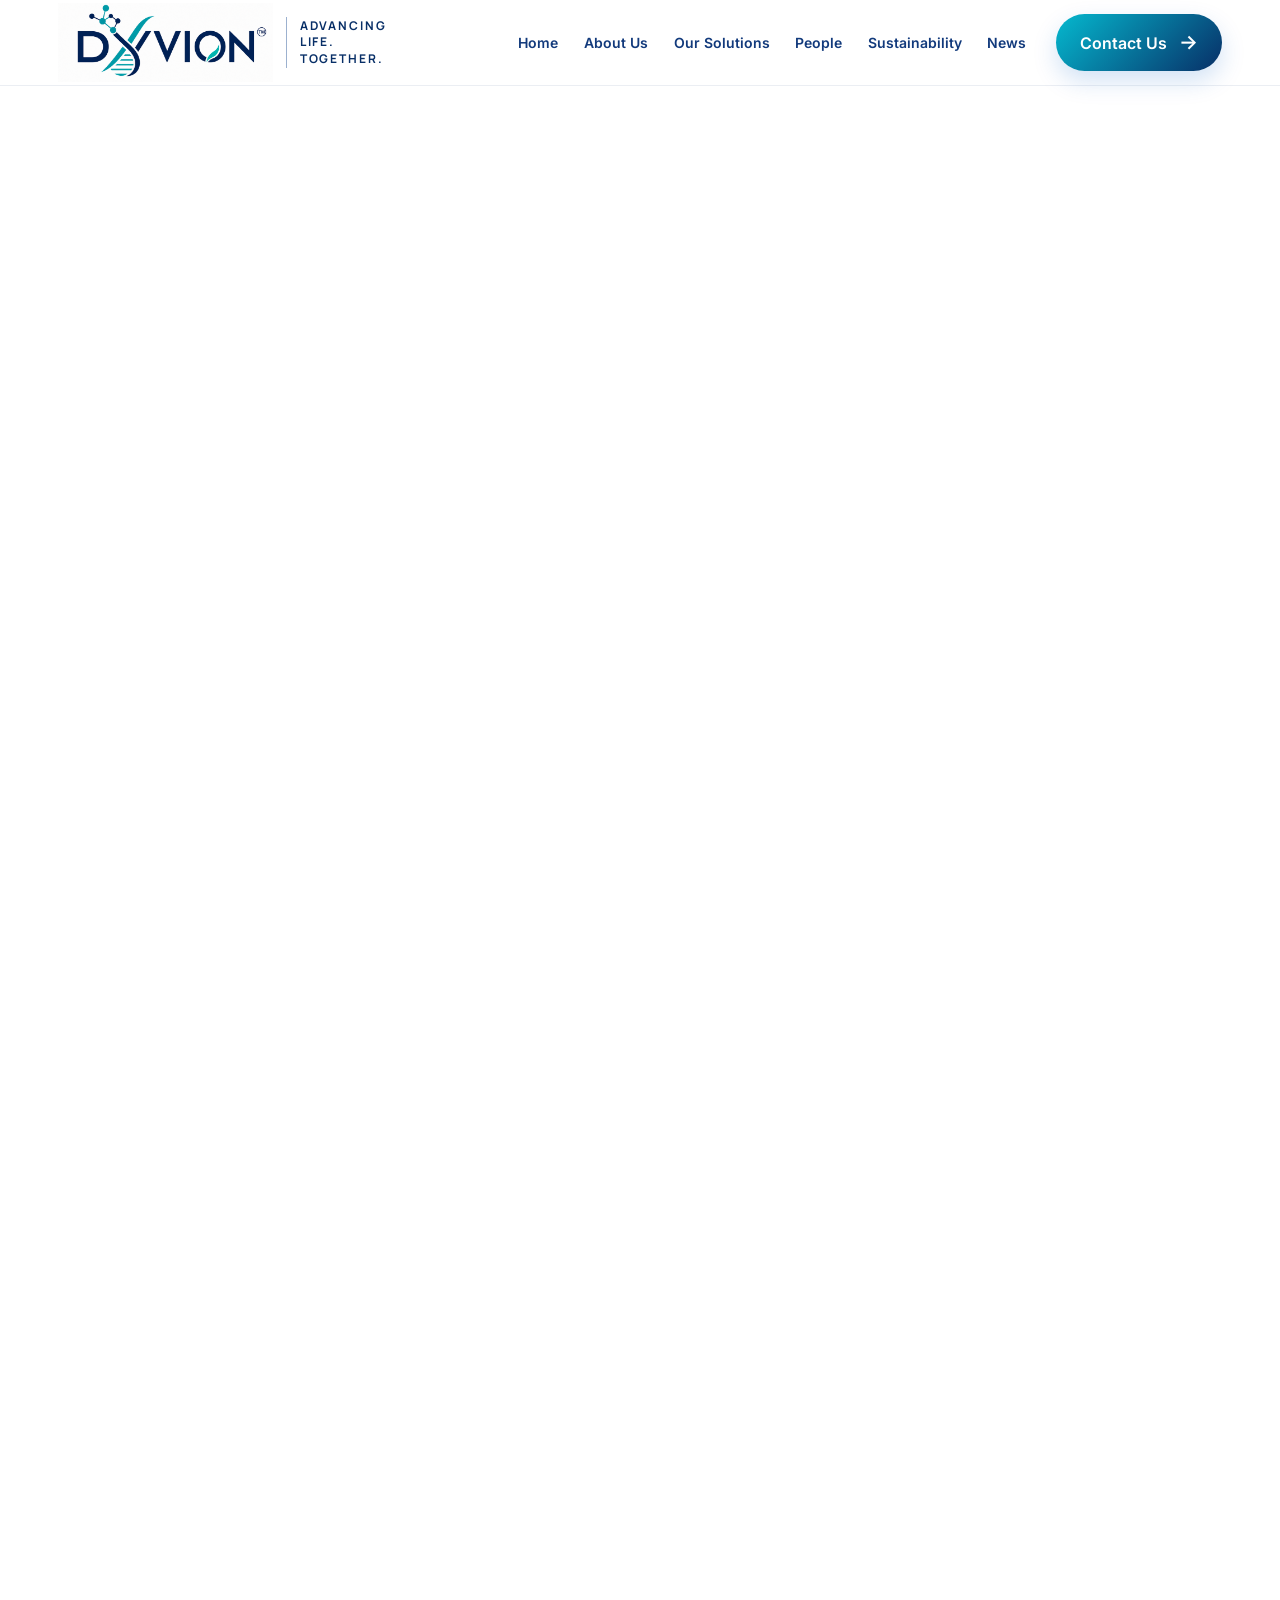
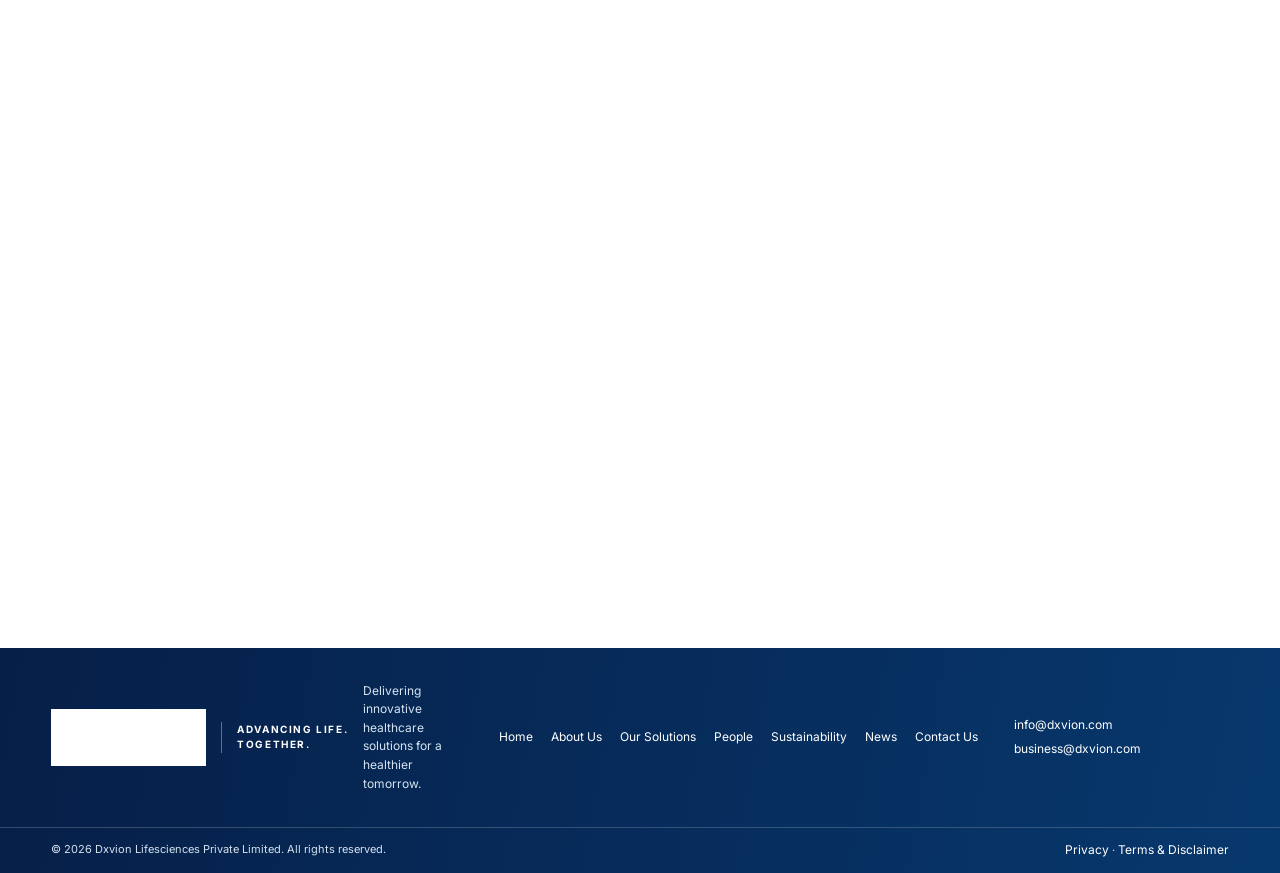
==== commit a6cc2c0e: "Rework homepage from director inputs" ====
--- a/index.html
+++ b/index.html
@@ -3,13 +3,13 @@
 <head>
 <meta charset="UTF-8">
 <meta name="viewport" content="width=device-width, initial-scale=1.0">
-<title>Dxvion Lifesciences | Healthcare Solutions &amp; Global Supply</title>
-<meta name="description" content="Dxvion Lifesciences Pvt. Ltd. develops pharmaceutical and healthcare supply partnerships across India, Nepal and international markets, with a focus on quality, documentation and dependable execution.">
+<title>Dxvion Lifesciences | Pharmaceuticals, Medical Devices &amp; Global Healthcare</title>
+<meta name="description" content="Dxvion Lifesciences Pvt. Ltd. develops pharmaceutical and medical-device solutions through trusted partnerships across India, Nepal and international markets.">
 <meta name="robots" content="index,follow">
 <link rel="canonical" href="https://dxvion.com/">
 <meta property="og:type" content="website">
-<meta property="og:title" content="Dxvion Lifesciences | Healthcare Solutions &amp; Global Supply">
-<meta property="og:description" content="Quality-focused pharmaceutical and healthcare supply partnerships across India, Nepal and international markets.">
+<meta property="og:title" content="Dxvion Lifesciences | Advancing Life. Together.">
+<meta property="og:description" content="Pharmaceuticals, medical devices and healthcare partnerships for a healthier tomorrow.">
 <meta property="og:url" content="https://dxvion.com/">
 <meta property="og:image" content="https://dxvion.com/images/logo.png">
 <link rel="icon" href="images/logo.png">
@@ -17,164 +17,403 @@
 <link rel="preconnect" href="https://fonts.gstatic.com" crossorigin>
 <link href="https://fonts.googleapis.com/css2?family=Inter:wght@300;400;500;600;700;800&family=Manrope:wght@500;600;700;800&display=swap" rel="stylesheet">
 <link rel="stylesheet" href="https://cdnjs.cloudflare.com/ajax/libs/font-awesome/6.7.2/css/all.min.css">
-<link rel="stylesheet" href="css/style.css">
-<link rel="stylesheet" href="css/refinement.css">
+<link rel="stylesheet" href="css/director-refresh.css">
 <script type="application/ld+json">
-{"@context":"https://schema.org","@type":"Organization","name":"Dxvion Lifesciences Pvt. Ltd.","url":"https://dxvion.com/","email":"info@dxvion.com","logo":"https://dxvion.com/images/logo.png","description":"Pharmaceutical and healthcare sourcing, supply and export business working with trusted partners across India, Nepal and international markets."}
+{
+  "@context":"https://schema.org",
+  "@type":"Organization",
+  "name":"Dxvion Lifesciences Pvt. Ltd.",
+  "url":"https://dxvion.com/",
+  "email":"info@dxvion.com",
+  "logo":"https://dxvion.com/images/logo.png",
+  "description":"Healthcare company focused on pharmaceutical and medical-device solutions, trusted partnerships and international market development.",
+  "address":[
+    {
+      "@type":"PostalAddress",
+      "streetAddress":"3rd Floor, FL-3A, 166 Madurdaha, Hossainpur, E.K.T.",
+      "addressLocality":"Kolkata",
+      "postalCode":"700107",
+      "addressRegion":"West Bengal",
+      "addressCountry":"IN"
+    },
+    {
+      "@type":"PostalAddress",
+      "streetAddress":"Ward No. 5, Hadigaun",
+      "addressLocality":"Kathmandu Metropolitan City",
+      "addressRegion":"Kathmandu",
+      "addressCountry":"NP"
+    }
+  ]
+}
 </script>
 </head>
 <body>
-<header>
-  <a class="logo" href="#home" aria-label="Dxvion home"><img src="images/logo.png" alt="Dxvion Lifesciences"></a>
-  <button class="menu-toggle" type="button" aria-label="Open navigation" aria-expanded="false"><i class="fa-solid fa-bars"></i></button>
+<header class="site-header">
+  <a class="brand" href="#home" aria-label="Dxvion Lifesciences home">
+    <img src="images/logo.png" alt="Dxvion Lifesciences">
+    <span class="brand-line" aria-hidden="true"></span>
+    <span class="brand-tag">ADVANCING<br>LIFE.<br>TOGETHER.</span>
+  </a>
+
+  <button class="menu-toggle" type="button" aria-label="Open navigation" aria-expanded="false">
+    <i class="fa-solid fa-bars"></i>
+  </button>
+
   <nav aria-label="Primary navigation">
-    <a href="#home">Home</a><a href="#about">About</a><a href="#solutions">Solutions</a><a href="#products">Products</a><a href="#quality">Quality</a><a href="#leadership">Leadership</a><a href="#contact">Contact</a>
+    <a href="#home">Home</a>
+    <a href="#about">About Us</a>
+    <a href="#solutions">Our Solutions</a>
+    <a href="#people">People</a>
+    <a href="#sustainability">Sustainability</a>
+    <a href="#news">News</a>
   </nav>
-  <a href="#contact" class="btn">Enquire</a>
+
+  <a href="#contact" class="header-cta">Contact Us <span aria-hidden="true">→</span></a>
 </header>
 
 <main>
-<section id="home" class="hero animate">
-  <div class="hero-left">
-    <p class="tagline">Delivering Quality Healthcare Beyond Borders</p>
-    <h1>Advancing Healthcare Through Quality &amp; Trust</h1>
-    <p class="hero-text">Dxvion Lifesciences Pvt. Ltd. works with trusted partners to develop pharmaceutical and healthcare supply solutions for India, Nepal and international markets—with careful attention to quality, documentation and dependable business relationships.</p>
-    <div class="buttons"><a href="#solutions" class="primary">Explore Solutions</a><a href="#contact" class="secondary">Contact Us</a></div>
-  </div>
-  <div class="hero-right" aria-hidden="true">
-    <div class="floating-card"><h3>TOGETHER</h3><p>Science, people and partnerships for better healthcare</p><div class="hero-card-line"><span></span><span></span><span></span></div></div>
-    <div class="circle one"></div><div class="circle two"></div><div class="circle three"></div>
-  </div>
-</section>
-
-<section class="stats animate" aria-label="Dxvion business focus">
-  <div><h2>India</h2><p>Registered Office</p></div>
-  <div><h2>Nepal</h2><p>Regional Presence</p></div>
-  <div><h2>Quality</h2><p>Commitment</p></div>
-  <div><h2>Direct</h2><p>Business Support</p></div>
-</section>
-
-<section id="about" class="about animate">
-  <div class="about-image"><img src="images/about/lab.jpg" alt="Pharmaceutical laboratory environment" loading="lazy"></div>
-  <div class="about-content"><span>ABOUT DXVION</span><h2>Building Trust Through Quality &amp; Reliability</h2><p>Dxvion Lifesciences Pvt. Ltd. is a healthcare-focused company developing pharmaceutical, medical-device and supply partnerships with trusted manufacturers and business partners. As a growing organization, we combine market understanding with careful attention to ethics, documentation and compliance.</p><div class="features">
-    <div class="feature"><h3>✔ Quality</h3><p>Products are sourced through selected manufacturing partners and supported by appropriate documentation.</p></div>
-    <div class="feature"><h3>✔ Compliance</h3><p>We approach international business with attention to documentation, regulatory requirements and market-specific needs.</p></div>
-    <div class="feature"><h3>✔ Partnership</h3><p>We aim to build dependable, long-term relationships with distributors, importers and healthcare businesses.</p></div>
-  </div></div>
-</section>
-
-<section id="solutions" class="why-us animate">
-  <div class="section-title"><span>OUR SOLUTIONS</span><h2>Healthcare Solutions Built Around Real Market Needs</h2><p>We connect sourcing, trusted partnerships, commercial coordination and market-specific documentation to support practical healthcare supply requirements.</p></div>
-  <div class="why-grid">
-    <div class="why-card"><div class="icon"><i class="fa-solid fa-capsules"></i></div><h3>Pharmaceutical Solutions</h3><p>Selected pharmaceutical products across dosage forms, sourced according to product, quality and destination-market requirements.</p></div>
-    <div class="why-card"><div class="icon"><i class="fa-solid fa-stethoscope"></i></div><h3>Medical-Device Solutions</h3><p>Medical-device opportunities are evaluated with suitable partners based on the required specification, documentation and intended market.</p></div>
-    <div class="why-card"><div class="icon"><i class="fa-solid fa-handshake"></i></div><h3>Strategic Partnerships</h3><p>Long-term collaboration with manufacturers, distributors, importers and healthcare businesses built on clear communication and shared value.</p></div>
-    <div class="why-card"><div class="icon"><i class="fa-solid fa-earth-asia"></i></div><h3>Global Supply Coordination</h3><p>Commercial discussions, product documentation and shipment planning coordinated for each confirmed business requirement.</p></div>
-  </div>
-</section>
-
-<section id="products" class="products animate">
-  <div class="section-title"><span>OUR PORTFOLIO</span><h2>Pharmaceutical Product Categories</h2><p>Our portfolio is being developed across multiple dosage forms. Product availability, composition, packaging and market eligibility are confirmed for each enquiry.</p></div>
-  <div class="product-grid">
-    <div class="product-card"><div class="product-visual" aria-hidden="true"><i class="fa-solid fa-tablets"></i></div><div class="overlay"><small>01 / ORAL SOLID</small><h3>Tablets</h3><p>Solid oral dosage forms across selected therapeutic categories.</p></div></div>
-    <div class="product-card"><div class="product-visual" aria-hidden="true"><i class="fa-solid fa-capsules"></i></div><div class="overlay"><small>02 / ORAL SOLID</small><h3>Capsules</h3><p>Capsule formulations sourced according to product and market requirements.</p></div></div>
-    <div class="product-card"><div class="product-visual" aria-hidden="true"><i class="fa-solid fa-bottle-droplet"></i></div><div class="overlay"><small>03 / LIQUID</small><h3>Liquid Formulations</h3><p>Selected syrup and oral liquid formulations for appropriate markets.</p></div></div>
-    <div class="product-card"><div class="product-visual" aria-hidden="true"><i class="fa-solid fa-syringe"></i></div><div class="overlay"><small>04 / STERILE</small><h3>Injectables</h3><p>Injectable products subject to specific product, facility and market requirements.</p></div></div>
-    <div class="product-card"><div class="product-visual" aria-hidden="true"><i class="fa-solid fa-prescription-bottle-medical"></i></div><div class="overlay"><small>05 / TOPICAL</small><h3>Topicals</h3><p>Selected creams, ointments and topical pharmaceutical formulations.</p></div></div>
-    <div class="product-card"><div class="product-visual" aria-hidden="true"><i class="fa-solid fa-leaf"></i></div><div class="overlay"><small>06 / WELLNESS</small><h3>Nutraceuticals</h3><p>Selected nutrition and wellness products where appropriate for the target market.</p></div></div>
-  </div>
-  <div class="portfolio-note"><i class="fa-solid fa-circle-info"></i><p>Looking for a specific molecule, dosage form or pack? <a href="#contact">Send us your requirement</a> and we can discuss availability and documentation.</p></div>
-</section>
-
-<section id="quality" class="quality animate">
-  <div class="quality-left"><span>QUALITY ASSURANCE</span><h2>Quality Is Built Into the Supply Process</h2><p>Dxvion works with manufacturing partners and approaches every enquiry with attention to product specifications, documentation, quality requirements and destination-market considerations.</p>
-    <div class="quality-list">
-      <div class="quality-item"><div class="tick">✓</div><div><h3>Manufacturing Partners</h3><p>We work through manufacturing relationships appropriate to the products being sourced.</p></div></div>
-      <div class="quality-item"><div class="tick">✓</div><div><h3>Documentation</h3><p>Commercial and product documentation is coordinated according to the requirements of each transaction.</p></div></div>
-      <div class="quality-item"><div class="tick">✓</div><div><h3>Market Awareness</h3><p>Product and regulatory requirements can differ by destination, so enquiries are handled on a market-specific basis.</p></div></div>
-    </div>
-  </div>
-  <div class="quality-right"><img src="images/quality-control-laboratory.svg" alt="Pharmaceutical quality control laboratory with analytical instruments and sample testing equipment" loading="lazy"></div>
-</section>
-
-<section id="exports" class="global animate">
-  <div class="section-title"><span>EXPORTS &amp; GLOBAL SUPPLY</span><h2>Built for International Pharmaceutical Partnerships</h2><p>Dxvion is focused on developing relationships with importers, distributors and healthcare businesses in international markets.</p></div>
-  <div class="global-container"><div class="map-box"><img src="images/world.svg" alt="World map representing international market focus" loading="lazy"><div class="pin pin1"></div><div class="pin pin2"></div><div class="pin pin3"></div><div class="pin pin4"></div></div>
-    <div class="export-info">
-      <div class="export-card"><h3>Middle East</h3><p>Supporting enquiries and partnerships subject to market requirements and product suitability.</p></div>
-      <div class="export-card"><h3>Africa</h3><p>Focused on dependable pharmaceutical supply and practical export coordination.</p></div>
-      <div class="export-card"><h3>Asia</h3><p>Developing relationships with distributors and importers across selected markets.</p></div>
-      <div class="export-card"><h3>Latin America</h3><p>Open to qualified business enquiries where product and regulatory requirements align.</p></div>
-    </div>
-  </div>
-</section>
-
-<section id="leadership" class="leadership animate">
-  <div class="section-title"><span>OUR LEADERSHIP</span><h2>Committed Leaders. A Shared Purpose.</h2><p>Our leadership brings together business direction, regional understanding, financial discipline and operational focus to build Dxvion responsibly.</p></div>
-  <div class="leadership-grid">
-    <article class="leader-card">
-      <img src="images/leadership/manas-kumar-das.jpg" alt="Mr. Manas Kumar Das" loading="lazy">
-      <div class="leader-copy"><h3>Mr. Manas Kumar Das</h3><p class="leader-role">Executive Chairman &amp; Director</p><p>Committed to expanding access to quality pharmaceutical and healthcare solutions through trusted partnerships.</p></div>
+<section id="home" class="dx-hero animate">
+  <div class="hero-glow hero-glow-a" aria-hidden="true"></div>
+  <div class="hero-glow hero-glow-b" aria-hidden="true"></div>
+
+  <div class="hero-copy">
+    <p class="eyebrow">GLOBAL HEALTHCARE SOLUTIONS FOR A HEALTHIER TOMORROW</p>
+    <h1>Driving Innovation.<br><span>Advancing Patient Care.</span></h1>
+    <p class="lead">Partnering for a healthier tomorrow through innovative pharmaceutical and medical-device solutions.</p>
+    <div class="hero-actions">
+      <a class="btn-primary" href="#solutions">Explore Our Solutions <span>→</span></a>
+      <a class="btn-ghost" href="#about">Discover Dxvion</a>
+    </div>
+  </div>
+
+  <div class="hero-visual" aria-hidden="true">
+    <img class="hero-world" src="images/world.svg" alt="">
+    <div class="ribbon ribbon-one"></div>
+    <div class="ribbon ribbon-two"></div>
+    <div class="ribbon ribbon-three"></div>
+    <div class="visual-card visual-pharma"><i class="fa-solid fa-capsules"></i><span>Pharmaceuticals</span></div>
+    <div class="visual-card visual-device"><i class="fa-solid fa-heart-pulse"></i><span>Medical Devices</span></div>
+    <div class="visual-card visual-people"><i class="fa-solid fa-people-group"></i><span>People</span></div>
+  </div>
+
+  <aside class="hero-side-note" aria-hidden="true">
+    <span>SCIENCE</span><span>PEOPLE</span><span>PARTNERSHIPS</span><span>FOR BRIGHTER LIVES</span>
+  </aside>
+
+  <div class="focus-strip">
+    <a href="#solutions" class="focus-item">
+      <i class="fa-solid fa-capsules"></i>
+      <span><strong>Pharma Solutions</strong><small>Expanding access to better health</small></span>
+    </a>
+    <a href="#solutions" class="focus-item">
+      <i class="fa-solid fa-heart-pulse"></i>
+      <span><strong>Medical Device Solutions</strong><small>Enabling efficient patient care</small></span>
+    </a>
+    <a href="#people" class="focus-item">
+      <i class="fa-solid fa-people-group"></i>
+      <span><strong>People at the Heart</strong><small>Our strength. Our purpose.</small></span>
+    </a>
+    <a href="#sustainability" class="focus-item">
+      <i class="fa-solid fa-leaf"></i>
+      <span><strong>A Sustainable Tomorrow</strong><small>For healthier communities</small></span>
+    </a>
+  </div>
+</section>
+
+<section id="about" class="dx-section about-section animate">
+  <div class="section-copy about-copy">
+    <p class="eyebrow">ABOUT US</p>
+    <h2>Committed to a <span>Healthier Tomorrow</span></h2>
+    <p class="about-lead"><strong>DXVION Life Sciences Pvt. Ltd.</strong> is a healthcare-focused company committed to improving patient outcomes through innovative, high-quality and reliable medical solutions.</p>
+    <p>We partner with global manufacturers to bring advanced pharmaceuticals and medical devices to healthcare providers, supporting better access to safe, effective and affordable solutions.</p>
+    <p>As a new and dynamic organization, we combine market insight with a strong commitment to ethics, documentation and compliance to create long-term value for patients, healthcare professionals and our partners.</p>
+
+    <div class="principles">
+      <div><i class="fa-solid fa-shield-halved"></i><strong>Quality</strong><span>Careful product and partner selection</span></div>
+      <div><i class="fa-solid fa-scale-balanced"></i><strong>Compliance</strong><span>Market-specific documentation and requirements</span></div>
+      <div><i class="fa-solid fa-handshake"></i><strong>Partnership</strong><span>Long-term relationships built on trust</span></div>
+    </div>
+  </div>
+
+  <div class="about-visual">
+    <img src="images/about/lab.jpg" alt="Healthcare laboratory environment" loading="lazy">
+    <div class="about-visual-copy">
+      <span>SCIENCE FOR A</span>
+      <strong>Healthier Tomorrow</strong>
+    </div>
+  </div>
+</section>
+
+<section id="solutions" class="dx-section solutions-section animate">
+  <div class="section-heading">
+    <p class="eyebrow">OUR SOLUTIONS</p>
+    <h2>Innovative Solutions<br><span>for a Healthier Tomorrow</span></h2>
+    <p>We provide pharmaceutical and medical-device solutions that address real healthcare needs. With a focus on quality, accessibility and sustainable value, we work with trusted partners to bring advanced solutions to the markets we serve.</p>
+  </div>
+
+  <div class="solution-grid">
+    <article class="solution-card">
+      <div class="solution-icon"><i class="fa-solid fa-capsules"></i></div>
+      <h3>Pharmaceutical Solutions</h3>
+      <p>High-quality pharmaceutical products across selected dosage forms, considered according to product and market requirements.</p>
     </article>
-    <article class="leader-card">
-      <img src="images/leadership/mohan-krishna-maharjan.jpg" alt="Mr. Mohan Krishna Maharjan" loading="lazy">
-      <div class="leader-copy"><h3>Mr. Mohan Krishna Maharjan</h3><p class="leader-role">President &amp; Chief Executive Officer</p><p>Focused on making advanced healthcare solutions more accessible and affordable across Nepal.</p></div>
+    <article class="solution-card">
+      <div class="solution-icon"><i class="fa-solid fa-heart-pulse"></i></div>
+      <h3>Medical Device Solutions</h3>
+      <p>Reliable medical-device opportunities developed with suitable partners for safer and more efficient patient care.</p>
     </article>
-    <article class="leader-card">
-      <img src="images/leadership/abhishek-agrawal.jpg" alt="Mr. Abhishek Agrawal" loading="lazy">
-      <div class="leader-copy"><h3>Mr. Abhishek Agrawal</h3><p class="leader-role">Executive Vice President &amp; Chief Financial Officer</p><p>Building a sustainable foundation through responsible growth, financial discipline and strategic investment.</p></div>
+    <article class="solution-card">
+      <div class="solution-icon"><i class="fa-solid fa-handshake"></i></div>
+      <h3>Strategic Partnerships</h3>
+      <p>Collaboration with trusted manufacturers, distributors, importers and innovators to bring relevant solutions to our markets.</p>
     </article>
-    <article class="leader-card">
-      <img src="images/leadership/sanjit-saha.jpg" alt="Mr. Sanjit Saha" loading="lazy">
-      <div class="leader-copy"><h3>Mr. Sanjit Saha</h3><p class="leader-role">Executive Director &amp; Chief Operating Officer</p><p>Turning vision into action through efficient operations, strong partnerships and customer-focused processes.</p></div>
+    <article class="solution-card">
+      <div class="solution-icon"><i class="fa-solid fa-seedling"></i></div>
+      <h3>Sustainable Growth</h3>
+      <p>Responsible business practices, disciplined execution and long-term value creation for healthier communities.</p>
     </article>
   </div>
-</section>
-
-<section class="process animate">
-  <div class="section-title"><span>HOW WE WORK</span><h2>Simple. Transparent. Reliable.</h2><p>A clear process from the first commercial enquiry through documentation and shipment coordination.</p></div>
-  <div class="timeline"><div class="step"><div class="number">01</div><h3>Requirement</h3><p>Share the product, quantity, destination and documentation requirements.</p></div><div class="line"></div><div class="step"><div class="number">02</div><h3>Proposal</h3><p>We review the requirement and discuss suitable product and commercial options.</p></div><div class="line"></div><div class="step"><div class="number">03</div><h3>Documentation</h3><p>Product and commercial documentation is coordinated for the transaction.</p></div><div class="line"></div><div class="step"><div class="number">04</div><h3>Dispatch</h3><p>Once confirmed, shipment planning and export coordination move forward.</p></div></div>
-</section>
-
-<section class="cta animate"><div class="cta-content"><h2>Have a Pharmaceutical Requirement?</h2><p>Tell us what you are looking for, where it needs to go, and the quantity or specification you need. We will review the enquiry and get back to you.</p><a href="#contact" class="primary">Send an Inquiry</a></div></section>
-
-<section class="contact animate" id="contact">
-  <div class="contact-info"><span>CONTACT DXVION</span><h2>Two Locations. One Shared Purpose.</h2><p>Choose the most relevant address for a faster response, or send us your requirements through the enquiry form.</p>
-    <div class="office-grid">
-      <div class="office-card"><p class="office-label">INDIA · REGISTERED OFFICE</p><h3>Kolkata</h3><address>3rd Floor, FL-3A, 166 Madurdaha, Hossainpur, E.K.T., Kolkata, West Bengal 700107, India</address></div>
-      <div class="office-card"><p class="office-label">NEPAL · REGIONAL OFFICE</p><h3>Kathmandu</h3><address>Ward No. 5, Hadigaun, Kathmandu Metropolitan City, Kathmandu, Nepal</address></div>
-    </div>
-    <div class="contact-directory">
-      <a href="mailto:info@dxvion.com"><small>GENERAL ENQUIRIES</small><strong>info@dxvion.com</strong></a>
-      <a href="mailto:product@dxvion.com"><small>PRODUCT ENQUIRIES</small><strong>product@dxvion.com</strong></a>
-      <a href="mailto:business@dxvion.com"><small>BUSINESS &amp; PARTNERSHIPS</small><strong>business@dxvion.com</strong></a>
-      <a href="mailto:nepal@dxvion.com"><small>NEPAL OFFICE</small><strong>nepal@dxvion.com</strong></a>
-      <a href="mailto:support@dxvion.com"><small>CUSTOMER SUPPORT</small><strong>support@dxvion.com</strong></a>
-    </div>
-  </div>
-  <div class="contact-form">
-    <form action="https://formsubmit.co/info@dxvion.com" method="POST">
-      <input type="hidden" name="_subject" value="New Dxvion website enquiry">
-      <input type="hidden" name="_template" value="table">
-      <input type="hidden" name="_captcha" value="true">
-      <input type="hidden" name="_next" value="https://dxvion.com/thank-you.html">
-      <input type="text" name="_honey" tabindex="-1" autocomplete="off" aria-hidden="true" style="display:none">
-      <input name="name" type="text" placeholder="Full Name" autocomplete="name" required>
-      <input name="email" type="email" placeholder="Email Address" autocomplete="email" required>
-      <input name="company" type="text" placeholder="Company Name" autocomplete="organization">
-      <input name="country" type="text" placeholder="Country" autocomplete="country-name">
-      <textarea name="message" rows="6" placeholder="Tell us about your product, quantity, destination and requirement" required></textarea>
-      <button type="submit">Send Inquiry</button>
-      <small class="form-note">Your enquiry will be securely submitted to Dxvion. We will use the information only to respond to your business enquiry.</small>
-    </form>
+
+  <div class="portfolio-block">
+    <div class="portfolio-copy">
+      <p class="eyebrow">PHARMACEUTICAL PORTFOLIO</p>
+      <h3>Selected dosage forms for evolving healthcare needs</h3>
+      <p>Product availability, composition, packaging and destination-market eligibility are confirmed for each enquiry.</p>
+    </div>
+    <div class="portfolio-chips" aria-label="Pharmaceutical product categories">
+      <span><i class="fa-solid fa-tablets"></i> Tablets</span>
+      <span><i class="fa-solid fa-capsules"></i> Capsules</span>
+      <span><i class="fa-solid fa-bottle-droplet"></i> Liquid Formulations</span>
+      <span><i class="fa-solid fa-syringe"></i> Injectables</span>
+      <span><i class="fa-solid fa-prescription-bottle-medical"></i> Topicals</span>
+      <span><i class="fa-solid fa-leaf"></i> Nutraceuticals</span>
+    </div>
+  </div>
+
+  <div class="quality-band">
+    <div>
+      <p class="eyebrow">QUALITY &amp; RESPONSIBLE EXECUTION</p>
+      <h3>Built around quality, documentation and market awareness.</h3>
+    </div>
+    <ul>
+      <li><i class="fa-solid fa-circle-check"></i><span><strong>Manufacturing Partners</strong> appropriate to the products being sourced.</span></li>
+      <li><i class="fa-solid fa-circle-check"></i><span><strong>Documentation</strong> coordinated according to transaction and destination requirements.</span></li>
+      <li><i class="fa-solid fa-circle-check"></i><span><strong>Market Awareness</strong> because product and regulatory requirements vary by destination.</span></li>
+    </ul>
+  </div>
+</section>
+
+<section id="people" class="people-section animate">
+  <div class="people-intro">
+    <div>
+      <p class="eyebrow">PEOPLE</p>
+      <h2>Great Solutions<br><span>Come from Great People.</span></h2>
+      <p class="people-lead">At Dxvion, our people are the driving force behind our purpose.</p>
+      <p>We are a passionate and growing team committed to improving lives through pharmaceutical and medical-device solutions. United by a shared purpose, we collaborate, learn and grow as we build for a healthier tomorrow.</p>
+    </div>
+    <div class="people-orbit" aria-hidden="true">
+      <img src="images/world.svg" alt="">
+      <div class="orbit-label">COLLABORATION<br>LEARNING<br>GROWTH<br>IMPACT</div>
+    </div>
+  </div>
+
+  <div class="leadership-wrap">
+    <div class="section-heading compact">
+      <p class="eyebrow">OUR LEADERSHIP</p>
+      <h2>Our Driving Force <span>and Their Thoughts</span></h2>
+      <p>Committed leaders. A healthier tomorrow.</p>
+    </div>
+
+    <div class="leadership-grid">
+      <article class="leader-card">
+        <p class="leader-quote">“Advancing access to quality healthcare through innovation and purpose.”</p>
+        <img src="images/leadership/manas-kumar-das.jpg" alt="Mr. Manas Kumar Das" loading="lazy">
+        <div class="leader-copy">
+          <h3>Mr. Manas Kumar Das</h3>
+          <p class="leader-role">Executive Chairman &amp; Director</p>
+        </div>
+      </article>
+
+      <article class="leader-card">
+        <p class="leader-quote">“Making advanced healthcare more accessible across Nepal.”</p>
+        <img src="images/leadership/mohan-krishna-maharjan.jpg" alt="Mr. Mohan Krishna Maharjan" loading="lazy">
+        <div class="leader-copy">
+          <h3>Mr. Mohan Krishna Maharjan</h3>
+          <p class="leader-role">President &amp; Chief Executive Officer</p>
+        </div>
+      </article>
+
+      <article class="leader-card">
+        <p class="leader-quote">“Disciplined growth that creates lasting value in healthcare.”</p>
+        <img src="images/leadership/abhishek-agrawal.jpg" alt="Mr. Abhishek Agrawal" loading="lazy">
+        <div class="leader-copy">
+          <h3>Mr. Abhishek Agrawal</h3>
+          <p class="leader-role">Executive Vice President &amp; Chief Financial Officer</p>
+        </div>
+      </article>
+
+      <article class="leader-card">
+        <p class="leader-quote">“Turning vision into action through strong partnerships and execution.”</p>
+        <img src="images/leadership/sanjit-saha.jpg" alt="Mr. Sanjit Saha" loading="lazy">
+        <div class="leader-copy">
+          <h3>Mr. Sanjit Saha</h3>
+          <p class="leader-role">Executive Director &amp; Chief Operating Officer</p>
+        </div>
+      </article>
+    </div>
+  </div>
+</section>
+
+<section id="sustainability" class="sustainability-section animate">
+  <div class="sustainability-copy">
+    <p class="eyebrow">SUSTAINABILITY</p>
+    <h2>Healthier Today.<br><span>Brighter Tomorrow.</span></h2>
+    <p class="sustainability-lead">Creating a healthier planet and stronger communities for generations to come.</p>
+    <p>As Dxvion grows, we intend to build responsible choices into the way we develop partnerships, manage resources and create long-term healthcare value.</p>
+    <a class="btn-ghost on-light" href="#sustainability-pillars">Our Commitment <span>→</span></a>
+  </div>
+
+  <div class="sustainability-visual" aria-hidden="true">
+    <div class="planet"><i class="fa-solid fa-earth-asia"></i><span>PEOPLE<br>PLANET<br>PROGRESS</span></div>
+    <i class="fa-solid fa-seedling sprout"></i>
+  </div>
+
+  <div id="sustainability-pillars" class="sustainability-pillars">
+    <article><i class="fa-solid fa-leaf"></i><div><h3>Environment</h3><p>A greener tomorrow</p></div></article>
+    <article><i class="fa-solid fa-people-group"></i><div><h3>People</h3><p>Stronger communities</p></div></article>
+    <article><i class="fa-regular fa-lightbulb"></i><div><h3>Innovation</h3><p>Smarter solutions</p></div></article>
+    <article><i class="fa-solid fa-chart-line"></i><div><h3>Responsible Growth</h3><p>Long-term value</p></div></article>
+  </div>
+</section>
+
+<section id="news" class="news-section animate">
+  <div class="news-copy">
+    <p class="eyebrow">DXVION NEWSROOM</p>
+    <h2>News &amp; <span>Milestones</span></h2>
+    <p class="news-kicker">Small steps. A bigger purpose.</p>
+    <p>At Dxvion, we are building a responsible healthcare company focused on innovation, quality and meaningful impact.</p>
+  </div>
+
+  <article class="news-card">
+    <span class="news-label">LATEST UPDATE</span>
+    <div class="news-country" aria-hidden="true">NP</div>
+    <div>
+      <time datetime="2026-07-15">15 July 2026</time>
+      <h3>Dxvion successfully launched its Nepal operation.</h3>
+      <a href="#contact">Connect with our Nepal office <span>→</span></a>
+    </div>
+  </article>
+
+  <div class="journey">
+    <div><span>2026</span><strong>Foundation</strong></div>
+    <i class="fa-solid fa-arrow-right-long" aria-hidden="true"></i>
+    <div><span>2026</span><strong>Build</strong></div>
+    <i class="fa-solid fa-arrow-right-long" aria-hidden="true"></i>
+    <div><span>Next</span><strong>Growth</strong></div>
+  </div>
+</section>
+
+<section id="contact" class="contact-section animate">
+  <div class="contact-head">
+    <p class="eyebrow">CONTACT DXVION</p>
+    <h2>Two Locations. <span>One Shared Purpose.</span></h2>
+    <p>Choose the most relevant address for a faster response, or send us your requirements through the enquiry form.</p>
+  </div>
+
+  <div class="contact-layout">
+    <div class="office-column">
+      <article class="office-card">
+        <div class="office-title">
+          <span class="country-badge india">IN</span>
+          <div><small>INDIA · REGISTERED OFFICE</small><h3>Kolkata</h3></div>
+        </div>
+        <p><i class="fa-solid fa-location-dot"></i> 3rd Floor, FL-3A, 166 Madurdaha, Hossainpur, E.K.T., Kolkata, West Bengal 700107, India</p>
+      </article>
+
+      <article class="office-card">
+        <div class="office-title">
+          <span class="country-badge nepal">NP</span>
+          <div><small>NEPAL · REGIONAL OFFICE</small><h3>Kathmandu</h3></div>
+        </div>
+        <p><i class="fa-solid fa-location-dot"></i> Ward No. 5, Hadigaun, Kathmandu Metropolitan City, Kathmandu, Nepal</p>
+      </article>
+
+      <div class="contact-directory">
+        <a href="mailto:info@dxvion.com"><i class="fa-regular fa-envelope"></i><span><small>GENERAL ENQUIRIES</small><strong>info@dxvion.com</strong></span></a>
+        <a href="mailto:product@dxvion.com"><i class="fa-solid fa-box-open"></i><span><small>PRODUCT ENQUIRIES</small><strong>product@dxvion.com</strong></span></a>
+        <a href="mailto:business@dxvion.com"><i class="fa-solid fa-handshake"></i><span><small>BUSINESS &amp; PARTNERSHIPS</small><strong>business@dxvion.com</strong></span></a>
+        <a href="mailto:nepal@dxvion.com"><i class="fa-solid fa-location-dot"></i><span><small>NEPAL OFFICE</small><strong>nepal@dxvion.com</strong></span></a>
+        <a href="mailto:support@dxvion.com"><i class="fa-solid fa-headset"></i><span><small>CUSTOMER SUPPORT</small><strong>support@dxvion.com</strong></span></a>
+      </div>
+    </div>
+
+    <div class="contact-form-card">
+      <h3>Send Inquiry</h3>
+      <p>Your enquiry will be securely submitted to Dxvion and used only to respond to your business enquiry.</p>
+      <form action="https://formsubmit.co/info@dxvion.com" method="POST">
+        <input type="hidden" name="_subject" value="New Dxvion website enquiry">
+        <input type="hidden" name="_template" value="table">
+        <input type="hidden" name="_captcha" value="true">
+        <input type="hidden" name="_next" value="https://dxvion.com/thank-you.html">
+        <input type="text" name="_honey" tabindex="-1" autocomplete="off" aria-hidden="true" style="display:none">
+
+        <div class="form-grid">
+          <label><span>Full Name*</span><input name="name" type="text" autocomplete="name" required></label>
+          <label><span>Company Name</span><input name="company" type="text" autocomplete="organization"></label>
+          <label><span>Email Address*</span><input name="email" type="email" autocomplete="email" required></label>
+          <label><span>Country</span><input name="country" type="text" autocomplete="country-name"></label>
+        </div>
+
+        <label>
+          <span>Enquiry Type*</span>
+          <select name="enquiry_type" required>
+            <option value="" selected disabled>Please select</option>
+            <option>General Enquiry</option>
+            <option>Product Enquiry</option>
+            <option>Business &amp; Partnerships</option>
+            <option>Nepal Office</option>
+            <option>Customer Support</option>
+          </select>
+        </label>
+
+        <label><span>Your Message*</span><textarea name="message" rows="6" required></textarea></label>
+        <button type="submit">Submit Enquiry <span>→</span></button>
+      </form>
+    </div>
   </div>
 </section>
 </main>
 
-<footer>
-  <div class="footer-grid"><div><h3>DXVION</h3><p>Advancing healthcare through science, people and trusted partnerships.</p></div><div><h4>Company</h4><a href="#about">About</a><a href="#leadership">Leadership</a><a href="#quality">Quality</a></div><div><h4>Solutions</h4><a href="#solutions">Healthcare Solutions</a><a href="#products">Product Portfolio</a><a href="#exports">Global Supply</a></div><div><h4>Contact</h4><a href="mailto:info@dxvion.com">info@dxvion.com</a><a href="mailto:business@dxvion.com">business@dxvion.com</a></div></div>
-  <div class="footer-bottom"><span>© 2026 Dxvion Lifesciences Pvt. Ltd. All Rights Reserved.</span><span><a href="privacy.html">Privacy</a> · <a href="terms.html">Terms &amp; Disclaimer</a></span></div>
+<footer class="site-footer">
+  <div class="footer-main">
+    <div class="footer-brand">
+      <img src="images/logo.png" alt="Dxvion Lifesciences">
+      <p>ADVANCING LIFE.<br>TOGETHER.</p>
+      <span>Delivering innovative healthcare solutions for a healthier tomorrow.</span>
+    </div>
+
+    <div class="footer-links">
+      <a href="#home">Home</a>
+      <a href="#about">About Us</a>
+      <a href="#solutions">Our Solutions</a>
+      <a href="#people">People</a>
+      <a href="#sustainability">Sustainability</a>
+      <a href="#news">News</a>
+      <a href="#contact">Contact Us</a>
+    </div>
+
+    <div class="footer-contact">
+      <a href="mailto:info@dxvion.com">info@dxvion.com</a>
+      <a href="mailto:business@dxvion.com">business@dxvion.com</a>
+    </div>
+  </div>
+
+  <div class="footer-bottom">
+    <span>© 2026 Dxvion Lifesciences Private Limited. All rights reserved.</span>
+    <span><a href="privacy.html">Privacy</a> · <a href="terms.html">Terms &amp; Disclaimer</a></span>
+  </div>
 </footer>
+
 <script src="js/script.js"></script>
 </body>
-</html>+</html>
--- a/css/director-refresh.css
+++ b/css/director-refresh.css
@@ -0,0 +1,948 @@
+/* Dxvion director-input refresh — 10 Sep 2026
+   Rebuilds the public homepage around the director's visual language
+   while keeping the site responsive, functional and factual. */
+
+:root{
+  --navy:#082f67;
+  --navy-2:#061f48;
+  --blue:#075fc9;
+  --cyan:#05b9cf;
+  --teal:#0387aa;
+  --ink:#102a56;
+  --muted:#58729b;
+  --line:#d7e5f4;
+  --ice:#f5faff;
+  --white:#fff;
+  --green:#36a968;
+  --shadow:0 22px 60px rgba(8,47,103,.12);
+}
+
+*{box-sizing:border-box}
+html{scroll-behavior:smooth;scroll-padding-top:86px}
+body{
+  margin:0;
+  font-family:"Inter",Arial,sans-serif;
+  color:var(--ink);
+  background:#fff;
+  line-height:1.55;
+  overflow-x:hidden;
+}
+img{display:block;max-width:100%}
+a{color:inherit}
+button,input,textarea,select{font:inherit}
+
+.site-header{
+  position:fixed;
+  inset:0 0 auto 0;
+  height:86px;
+  z-index:1000;
+  display:flex;
+  align-items:center;
+  gap:30px;
+  padding:0 clamp(22px,4.5vw,76px);
+  background:rgba(255,255,255,.94);
+  border-bottom:1px solid rgba(8,47,103,.08);
+  backdrop-filter:blur(16px);
+  transition:.25s ease;
+}
+.site-header.scrolled{box-shadow:0 10px 35px rgba(8,47,103,.08)}
+
+.brand{
+  display:flex;
+  align-items:center;
+  gap:13px;
+  min-width:310px;
+  text-decoration:none;
+}
+.brand img{width:215px;height:auto}
+.brand-line{width:1px;height:51px;background:#9cb1cf}
+.brand-tag{
+  color:var(--navy);
+  font-family:"Manrope",sans-serif;
+  font-weight:700;
+  font-size:12px;
+  letter-spacing:.16em;
+  line-height:1.35;
+}
+.site-header nav{
+  margin-left:auto;
+  display:flex;
+  align-items:center;
+  gap:clamp(18px,2vw,34px);
+}
+.site-header nav a{
+  position:relative;
+  text-decoration:none;
+  color:#123a7c;
+  font-size:14px;
+  font-weight:600;
+  white-space:nowrap;
+}
+.site-header nav a::after{
+  content:"";
+  position:absolute;
+  left:0;
+  right:100%;
+  bottom:-13px;
+  height:3px;
+  border-radius:5px;
+  background:linear-gradient(90deg,var(--cyan),var(--blue));
+  transition:.25s ease;
+}
+.site-header nav a:hover::after,
+.site-header nav a.active::after{right:0}
+
+.header-cta{
+  text-decoration:none;
+  padding:13px 24px;
+  min-width:150px;
+  text-align:center;
+  color:#fff;
+  font-weight:600;
+  border-radius:999px;
+  background:linear-gradient(135deg,var(--cyan),var(--navy));
+  box-shadow:0 10px 25px rgba(5,95,201,.18);
+}
+.header-cta span{margin-left:8px;font-size:20px}
+.menu-toggle{
+  display:none;
+  border:0;
+  background:transparent;
+  color:var(--navy);
+  font-size:24px;
+  cursor:pointer;
+}
+
+main{padding-top:86px}
+section{position:relative}
+.animate{opacity:0;transform:translateY(18px);transition:opacity .65s ease,transform .65s ease}
+.animate.show{opacity:1;transform:none}
+
+.eyebrow{
+  display:inline-block;
+  margin:0 0 18px;
+  color:#143b7a;
+  font-size:13px;
+  font-weight:700;
+  letter-spacing:.18em;
+  text-transform:uppercase;
+}
+.eyebrow::after{
+  content:"";
+  display:block;
+  width:44px;
+  height:3px;
+  margin-top:11px;
+  border-radius:4px;
+  background:linear-gradient(90deg,var(--blue),var(--cyan));
+}
+
+.dx-hero{
+  min-height:760px;
+  display:grid;
+  grid-template-columns:minmax(0,1.05fr) minmax(420px,.95fr);
+  align-items:center;
+  padding:80px clamp(24px,5vw,84px) 155px;
+  background:
+    radial-gradient(circle at 84% 27%,rgba(44,170,235,.18),transparent 31%),
+    linear-gradient(105deg,#fff 10%,#f7fbff 56%,#ecf8ff 100%);
+  isolation:isolate;
+  overflow:hidden;
+}
+.hero-copy{max-width:760px;z-index:3}
+.hero-copy h1{
+  margin:0;
+  font-family:"Manrope",sans-serif;
+  font-size:clamp(48px,5.2vw,78px);
+  line-height:1.05;
+  letter-spacing:-.04em;
+  color:var(--navy);
+}
+.hero-copy h1 span{
+  background:linear-gradient(90deg,#0578a9,var(--cyan));
+  -webkit-background-clip:text;
+  background-clip:text;
+  color:transparent;
+}
+.hero-copy .lead{
+  max-width:700px;
+  margin:24px 0 0;
+  color:#395a8f;
+  font-size:clamp(18px,1.65vw,24px);
+  line-height:1.55;
+}
+.hero-actions{display:flex;gap:13px;flex-wrap:wrap;margin-top:32px}
+.btn-primary,.btn-ghost{
+  display:inline-flex;
+  align-items:center;
+  justify-content:center;
+  gap:10px;
+  min-height:50px;
+  padding:0 24px;
+  border-radius:999px;
+  text-decoration:none;
+  font-weight:700;
+  transition:.25s ease;
+}
+.btn-primary{color:#fff;background:linear-gradient(135deg,var(--cyan),var(--navy));box-shadow:0 14px 30px rgba(5,95,201,.16)}
+.btn-primary:hover,.header-cta:hover{transform:translateY(-2px)}
+.btn-ghost{color:var(--navy);border:1.5px solid #79a6d4;background:rgba(255,255,255,.72)}
+.btn-ghost:hover{background:#fff;border-color:var(--blue)}
+.btn-ghost.on-light{margin-top:26px}
+
+.hero-visual{
+  position:relative;
+  height:540px;
+  z-index:2;
+}
+.hero-world{
+  position:absolute;
+  width:86%;
+  max-height:420px;
+  object-fit:contain;
+  right:-2%;
+  top:1%;
+  opacity:.78;
+  filter:drop-shadow(0 30px 35px rgba(3,92,163,.14));
+}
+.ribbon{
+  position:absolute;
+  right:-14%;
+  width:115%;
+  height:110px;
+  border-radius:50%;
+  border:28px solid transparent;
+  transform:rotate(-8deg);
+}
+.ribbon-one{
+  top:265px;
+  border-top-color:#0874d3;
+  box-shadow:0 -6px 20px rgba(2,96,202,.13);
+}
+.ribbon-two{
+  top:330px;
+  right:-4%;
+  border-top-color:#04bdd1;
+  transform:rotate(6deg);
+  opacity:.95;
+}
+.ribbon-three{
+  top:390px;
+  right:4%;
+  border-top-color:rgba(25,110,205,.28);
+  transform:rotate(-2deg);
+}
+.visual-card{
+  position:absolute;
+  z-index:4;
+  display:flex;
+  align-items:center;
+  gap:10px;
+  padding:12px 16px;
+  color:var(--navy);
+  font-weight:700;
+  font-size:13px;
+  border:1px solid rgba(66,150,218,.28);
+  border-radius:16px;
+  background:rgba(255,255,255,.88);
+  box-shadow:0 16px 40px rgba(8,47,103,.12);
+  backdrop-filter:blur(10px);
+}
+.visual-card i{font-size:20px;color:var(--teal)}
+.visual-pharma{right:45%;top:260px}
+.visual-device{right:8%;top:325px}
+.visual-people{right:32%;top:422px}
+
+.hero-side-note{
+  position:absolute;
+  right:3%;
+  top:110px;
+  display:flex;
+  flex-direction:column;
+  color:#24467e;
+  font-weight:600;
+  letter-spacing:.12em;
+  line-height:1.5;
+  font-size:12px;
+  z-index:4;
+}
+.hero-side-note::after{
+  content:"";
+  width:36px;
+  height:3px;
+  background:var(--cyan);
+  margin-top:12px;
+}
+.hero-glow{position:absolute;border-radius:50%;filter:blur(35px);opacity:.22;z-index:-1}
+.hero-glow-a{width:360px;height:360px;background:#74dfea;right:5%;top:20%}
+.hero-glow-b{width:260px;height:260px;background:#7fc5ff;left:-7%;bottom:-5%}
+
+.focus-strip{
+  position:absolute;
+  left:0;right:0;bottom:0;
+  display:grid;
+  grid-template-columns:repeat(4,1fr);
+  min-height:125px;
+  padding:0 clamp(24px,4vw,70px);
+  background:rgba(255,255,255,.88);
+  border-top:1px solid rgba(8,47,103,.08);
+  backdrop-filter:blur(15px);
+}
+.focus-item{
+  display:flex;
+  align-items:center;
+  justify-content:center;
+  gap:16px;
+  padding:22px 26px;
+  text-decoration:none;
+  border-right:1px solid var(--line);
+}
+.focus-item:last-child{border-right:0}
+.focus-item>i{
+  width:54px;height:54px;border-radius:50%;
+  display:grid;place-items:center;
+  color:#0866c7;
+  background:#e9f5ff;
+  font-size:23px;
+  flex:0 0 auto;
+}
+.focus-item:nth-child(4)>i{color:#18864c;background:#e6f7ec}
+.focus-item span{display:flex;flex-direction:column}
+.focus-item strong{color:#0b3a81;font-size:14px;text-transform:uppercase;letter-spacing:.03em}
+.focus-item small{color:#58729b;margin-top:3px;font-size:12px}
+
+.dx-section{
+  padding:100px clamp(24px,5vw,84px);
+}
+.about-section{
+  display:grid;
+  grid-template-columns:1fr 1fr;
+  gap:clamp(40px,6vw,92px);
+  align-items:center;
+  min-height:720px;
+  background:linear-gradient(90deg,#fff 0%,#fbfdff 45%,#eff8ff 100%);
+}
+.section-copy h2,.section-heading h2,.people-intro h2,.sustainability-copy h2,.news-copy h2,.contact-head h2{
+  margin:0;
+  font-family:"Manrope",sans-serif;
+  font-size:clamp(40px,4vw,64px);
+  line-height:1.08;
+  letter-spacing:-.035em;
+  color:var(--navy);
+}
+.section-copy h2 span,.section-heading h2 span,.people-intro h2 span,.sustainability-copy h2 span,.news-copy h2 span,.contact-head h2 span{
+  color:var(--teal);
+}
+.about-copy>p:not(.eyebrow){
+  max-width:700px;
+  color:#44638f;
+  font-size:16px;
+  line-height:1.75;
+}
+.about-copy .about-lead{font-size:18px!important;color:#183b73!important}
+.principles{
+  display:grid;
+  grid-template-columns:repeat(3,1fr);
+  gap:12px;
+  margin-top:30px;
+}
+.principles div{
+  padding:20px 17px;
+  border:1px solid var(--line);
+  border-radius:18px;
+  background:#fff;
+  box-shadow:0 12px 30px rgba(8,47,103,.05);
+}
+.principles i{display:block;color:var(--teal);font-size:22px;margin-bottom:12px}
+.principles strong{display:block;color:var(--navy)}
+.principles span{display:block;color:var(--muted);font-size:12px;margin-top:5px}
+
+.about-visual{
+  position:relative;
+  min-height:520px;
+  overflow:hidden;
+  border-radius:38px 8px 38px 8px;
+  box-shadow:var(--shadow);
+}
+.about-visual::after{
+  content:"";
+  position:absolute;inset:0;
+  background:linear-gradient(100deg,rgba(255,255,255,.05),rgba(235,249,255,.32) 55%,rgba(3,105,174,.22));
+}
+.about-visual img{width:100%;height:520px;object-fit:cover;filter:saturate(.85) brightness(1.08)}
+.about-visual-copy{
+  position:absolute;
+  right:30px;
+  bottom:30px;
+  z-index:2;
+  max-width:240px;
+  padding:20px 22px;
+  color:var(--navy);
+  background:rgba(255,255,255,.87);
+  border:1px solid rgba(255,255,255,.9);
+  border-radius:18px;
+  backdrop-filter:blur(10px);
+}
+.about-visual-copy span{font-size:12px;letter-spacing:.14em}
+.about-visual-copy strong{display:block;font-size:27px;line-height:1.1;margin-top:6px}
+
+.solutions-section{
+  background:
+    radial-gradient(circle at 90% 8%,rgba(7,134,190,.09),transparent 25%),
+    linear-gradient(180deg,#f8fcff,#fff);
+}
+.section-heading{max-width:930px}
+.section-heading>p:last-child{color:var(--muted);font-size:17px;max-width:820px}
+.solution-grid{
+  display:grid;
+  grid-template-columns:repeat(4,1fr);
+  gap:18px;
+  margin-top:44px;
+}
+.solution-card{
+  min-height:285px;
+  padding:0 24px 26px;
+  overflow:hidden;
+  border:1px solid #dce9f5;
+  border-radius:20px;
+  background:#fff;
+  box-shadow:0 14px 38px rgba(8,47,103,.07);
+  transition:.28s ease;
+}
+.solution-card:hover{transform:translateY(-5px);box-shadow:var(--shadow)}
+.solution-card::before{
+  content:"";
+  display:block;
+  height:86px;
+  margin:0 -24px 20px;
+  background:
+    radial-gradient(circle at 25% 40%,rgba(0,183,211,.35),transparent 35%),
+    linear-gradient(135deg,#e8f5ff,#f8fcff);
+}
+.solution-icon{
+  width:58px;height:58px;
+  margin:-50px 0 18px;
+  position:relative;
+  z-index:2;
+  display:grid;place-items:center;
+  color:#fff;
+  border-radius:50%;
+  background:linear-gradient(135deg,var(--cyan),var(--blue));
+  border:5px solid #fff;
+  font-size:23px;
+}
+.solution-card:nth-child(4) .solution-icon{background:linear-gradient(135deg,#54c97a,#18864c)}
+.solution-card h3{margin:0;color:var(--navy);font-family:"Manrope";font-size:20px}
+.solution-card p{margin:10px 0 0;color:var(--muted);font-size:14px;line-height:1.65}
+
+.portfolio-block{
+  display:grid;
+  grid-template-columns:.8fr 1.2fr;
+  gap:40px;
+  align-items:center;
+  margin-top:48px;
+  padding:34px;
+  border:1px solid var(--line);
+  border-radius:24px;
+  background:#fff;
+}
+.portfolio-copy h3{font-family:"Manrope";font-size:28px;color:var(--navy);margin:0 0 8px}
+.portfolio-copy>p:last-child{color:var(--muted);margin-bottom:0}
+.portfolio-chips{display:flex;flex-wrap:wrap;gap:10px}
+.portfolio-chips span{
+  display:inline-flex;align-items:center;gap:8px;
+  padding:11px 14px;
+  border-radius:999px;
+  color:#16467d;
+  background:#edf7ff;
+  border:1px solid #d6eafe;
+  font-size:13px;font-weight:600;
+}
+.portfolio-chips i{color:var(--teal)}
+
+.quality-band{
+  display:grid;
+  grid-template-columns:.8fr 1.2fr;
+  gap:50px;
+  margin-top:22px;
+  padding:34px;
+  color:#fff;
+  border-radius:24px;
+  background:linear-gradient(125deg,var(--navy-2),#075b9a 68%,#06a9bb);
+}
+.quality-band .eyebrow{color:#bceeff}
+.quality-band .eyebrow::after{background:#6de6ef}
+.quality-band h3{margin:0;font-family:"Manrope";font-size:29px;line-height:1.25}
+.quality-band ul{margin:0;padding:0;list-style:none;display:grid;gap:15px}
+.quality-band li{display:flex;gap:12px;align-items:flex-start;color:#d8e9f8}
+.quality-band li i{margin-top:4px;color:#7de9ef}
+.quality-band strong{color:#fff}
+
+.people-section{
+  overflow:hidden;
+  background:linear-gradient(180deg,#f7fbff 0%,#fff 46%);
+}
+.people-intro{
+  position:relative;
+  display:grid;
+  grid-template-columns:1.08fr .92fr;
+  gap:45px;
+  align-items:center;
+  min-height:580px;
+  padding:95px clamp(24px,5vw,84px) 70px;
+  background:
+    linear-gradient(90deg,rgba(255,255,255,.96) 0%,rgba(255,255,255,.82) 48%,rgba(230,246,255,.6) 100%);
+}
+.people-intro::after{
+  content:"";
+  position:absolute;inset:auto -15% -80px 35%;
+  height:180px;
+  border-radius:50%;
+  border-top:34px solid rgba(0,180,211,.23);
+  transform:rotate(-5deg);
+}
+.people-intro>div:first-child{z-index:2;max-width:760px}
+.people-lead{font-size:22px!important;color:#183b73!important;margin-top:22px!important}
+.people-intro p:not(.eyebrow){color:var(--muted);font-size:17px;max-width:740px}
+.people-orbit{position:relative;height:400px;z-index:1}
+.people-orbit img{position:absolute;width:92%;right:-5%;top:5%;opacity:.62;filter:drop-shadow(0 20px 35px rgba(6,87,160,.12))}
+.orbit-label{
+  position:absolute;right:5%;bottom:35px;
+  padding-left:18px;
+  border-left:1px solid #35689e;
+  color:#2c5486;font-size:12px;font-weight:700;letter-spacing:.1em;line-height:1.55;
+}
+
+.leadership-wrap{padding:82px clamp(24px,5vw,84px) 105px}
+.section-heading.compact{max-width:880px}
+.section-heading.compact h2{font-size:clamp(36px,3.6vw,56px)}
+.leadership-grid{
+  display:grid;
+  grid-template-columns:repeat(4,1fr);
+  gap:18px;
+  margin-top:38px;
+}
+.leader-card{
+  position:relative;
+  overflow:hidden;
+  display:flex;
+  flex-direction:column;
+  min-height:520px;
+  border:1px solid #dae7f3;
+  border-radius:24px;
+  background:linear-gradient(180deg,#f8fcff,#fff 60%);
+  box-shadow:0 14px 38px rgba(8,47,103,.08);
+}
+.leader-quote{
+  min-height:116px;
+  margin:0;
+  padding:22px 20px 16px;
+  color:#124391;
+  text-align:center;
+  font-size:14px;
+  line-height:1.45;
+  font-weight:600;
+}
+.leader-quote::before{content:"“";display:block;height:18px;color:#8ebfea;font-size:50px;line-height:.8;text-align:left}
+.leader-card img{
+  width:100%;
+  height:300px;
+  object-fit:cover;
+  object-position:50% 25%;
+  background:#eef6fd;
+}
+.leader-copy{padding:18px 18px 22px;text-align:center}
+.leader-copy h3{margin:0;color:#073d8a;font-family:"Manrope";font-size:18px}
+.leader-role{margin:5px 0 0!important;color:#27466f!important;font-size:13px!important;line-height:1.4!important}
+
+.sustainability-section{
+  display:grid;
+  grid-template-columns:1fr 1fr;
+  min-height:675px;
+  padding:100px clamp(24px,5vw,84px) 155px;
+  overflow:hidden;
+  background:
+    radial-gradient(circle at 70% 45%,rgba(60,179,111,.18),transparent 22%),
+    radial-gradient(circle at 83% 22%,rgba(0,182,211,.14),transparent 26%),
+    linear-gradient(110deg,#fff 3%,#f6fff9 55%,#e8f7ee 100%);
+}
+.sustainability-copy{z-index:2;max-width:700px}
+.sustainability-copy p:not(.eyebrow){color:#42628b;max-width:650px}
+.sustainability-lead{font-size:25px!important;color:#183b73!important}
+.sustainability-visual{position:relative;min-height:430px}
+.planet{
+  position:absolute;
+  width:310px;height:310px;
+  left:50%;top:48%;
+  transform:translate(-50%,-50%);
+  display:grid;place-items:center;
+  border-radius:50%;
+  color:#fff;
+  background:
+    radial-gradient(circle at 38% 25%,rgba(255,255,255,.48),transparent 15%),
+    linear-gradient(145deg,#0ba9ca,#1e88c9 56%,#35ad75);
+  box-shadow:0 35px 70px rgba(12,111,137,.22);
+}
+.planet>i{font-size:190px;opacity:.25}
+.planet span{
+  position:absolute;
+  text-align:center;
+  color:#fff;
+  font-weight:800;
+  letter-spacing:.1em;
+  line-height:1.35;
+  font-size:16px;
+}
+.sprout{
+  position:absolute;
+  left:50%;top:3%;
+  transform:translateX(-50%);
+  color:#48aa5e;
+  font-size:112px;
+  filter:drop-shadow(0 12px 12px rgba(38,135,64,.18));
+}
+.sustainability-pillars{
+  position:absolute;
+  left:0;right:0;bottom:0;
+  display:grid;
+  grid-template-columns:repeat(4,1fr);
+  min-height:125px;
+  padding:0 clamp(24px,4vw,70px);
+  background:#fff;
+  border-top:1px solid #d9eadf;
+}
+.sustainability-pillars article{
+  display:flex;align-items:center;justify-content:center;gap:16px;
+  padding:20px;border-right:1px solid #dde8ef;
+}
+.sustainability-pillars article:last-child{border-right:0}
+.sustainability-pillars i{
+  width:54px;height:54px;
+  display:grid;place-items:center;
+  flex:0 0 auto;
+  border-radius:50%;
+  color:#17854b;
+  background:#e6f7ec;
+  font-size:22px;
+}
+.sustainability-pillars article:nth-child(2) i,
+.sustainability-pillars article:nth-child(3) i{color:#0b62b8;background:#eaf5ff}
+.sustainability-pillars h3{margin:0;color:#0a3f83;font-size:15px}
+.sustainability-pillars p{margin:3px 0 0;color:#5c7696;font-size:12px}
+
+.news-section{
+  display:grid;
+  grid-template-columns:.8fr 1.2fr;
+  gap:55px;
+  align-items:start;
+  padding:100px clamp(24px,5vw,84px) 170px;
+  min-height:610px;
+  overflow:hidden;
+  background:
+    radial-gradient(circle at 88% 10%,rgba(10,141,213,.18),transparent 24%),
+    linear-gradient(145deg,#f8fcff 0%,#eef8ff 62%,#dff2fb 100%);
+}
+.news-section::after{
+  content:"";
+  position:absolute;right:-8%;bottom:55px;
+  width:56%;height:200px;
+  border-radius:50%;
+  border-top:42px solid rgba(23,151,207,.13);
+  transform:rotate(-7deg);
+}
+.news-copy{position:relative;z-index:2}
+.news-copy p:not(.eyebrow){color:#49688e;max-width:560px}
+.news-kicker{font-size:25px!important;color:#163e73!important;margin:10px 0 18px!important}
+.news-card{
+  position:relative;
+  z-index:2;
+  display:grid;
+  grid-template-columns:90px 1fr;
+  gap:22px;
+  min-height:250px;
+  padding:56px 34px 34px;
+  border:1px solid rgba(106,172,218,.28);
+  border-radius:26px;
+  background:rgba(255,255,255,.88);
+  box-shadow:var(--shadow);
+  backdrop-filter:blur(10px);
+}
+.news-label{
+  position:absolute;left:20px;top:-16px;
+  padding:10px 18px;border-radius:10px;
+  color:#fff;font-size:12px;font-weight:700;letter-spacing:.12em;
+  background:linear-gradient(135deg,#0878a9,#05b7c8);
+}
+.news-country{
+  width:80px;height:80px;border-radius:50%;
+  display:grid;place-items:center;
+  color:#fff;font-weight:800;letter-spacing:.08em;
+  background:linear-gradient(145deg,#d6223b,#b80d36);
+}
+.news-card time{color:#315ca4;font-weight:600}
+.news-card h3{margin:10px 0 24px;color:#0a36a0;font-family:"Manrope";font-size:30px;line-height:1.22}
+.news-card a{text-decoration:none;color:#075fc9;font-weight:700}
+.journey{
+  position:absolute;
+  left:0;right:0;bottom:0;
+  min-height:120px;
+  display:flex;
+  align-items:center;
+  justify-content:center;
+  gap:28px;
+  color:#fff;
+  background:linear-gradient(90deg,#0b5d91,#0ca8c3);
+  z-index:3;
+}
+.journey div{display:flex;flex-direction:column;align-items:center}
+.journey span{font-size:13px;letter-spacing:.14em;text-transform:uppercase}
+.journey strong{font-size:15px;text-transform:uppercase;letter-spacing:.08em}
+.journey i{opacity:.7}
+
+.contact-section{
+  padding:95px clamp(24px,4vw,72px) 80px;
+  background:linear-gradient(180deg,#fff,#f5faff);
+}
+.contact-head{max-width:920px;margin-bottom:38px}
+.contact-head>p:last-child{color:var(--muted);font-size:17px}
+.contact-layout{
+  display:grid;
+  grid-template-columns:1.3fr .7fr;
+  gap:22px;
+}
+.office-column{display:grid;grid-template-columns:1fr 1fr;gap:16px;align-content:start}
+.office-card{
+  min-height:225px;
+  padding:26px;
+  border:1px solid #cfe2f3;
+  border-radius:18px;
+  background:#fff;
+  box-shadow:0 12px 30px rgba(8,47,103,.05);
+}
+.office-title{display:flex;gap:14px;align-items:center}
+.country-badge{
+  width:48px;height:48px;display:grid;place-items:center;flex:0 0 auto;
+  border-radius:14px;color:#fff;font-weight:800;font-size:12px;letter-spacing:.08em;
+}
+.country-badge.india{background:linear-gradient(#ff9933 0 33%,#fff 33% 66%,#138808 66%);color:#15397b;border:1px solid #e4e4e4}
+.country-badge.nepal{background:#d8203d}
+.office-title small{color:#173c7b;font-weight:800;letter-spacing:.04em}
+.office-title h3{margin:2px 0 0;color:#0c3b84;font-family:"Manrope";font-size:27px}
+.office-card>p{display:flex;gap:12px;margin:24px 0 0;color:#36567f;line-height:1.6}
+.office-card>p i{color:#0d4c9a;margin-top:5px}
+
+.contact-directory{
+  grid-column:1/-1;
+  display:grid;
+  grid-template-columns:repeat(5,1fr);
+  gap:9px;
+}
+.contact-directory a{
+  min-height:104px;
+  display:flex;align-items:center;gap:10px;
+  padding:14px;
+  text-decoration:none;
+  border:1px solid #d5e5f3;
+  border-radius:14px;
+  background:#fff;
+}
+.contact-directory a>i{
+  width:42px;height:42px;display:grid;place-items:center;flex:0 0 auto;
+  border-radius:50%;background:#eaf6ff;color:#075baf;font-size:18px;
+}
+.contact-directory span{min-width:0}
+.contact-directory small{display:block;color:#204b88;font-size:9px;font-weight:700}
+.contact-directory strong{display:block;color:#123d7d;font-size:11px;margin-top:3px;overflow-wrap:anywhere}
+
+.contact-form-card{
+  padding:28px;
+  border:1px solid #c9dfef;
+  border-radius:18px;
+  background:#fff;
+  box-shadow:0 18px 45px rgba(8,47,103,.07);
+}
+.contact-form-card h3{margin:0;color:#0c3280;font-family:"Manrope";font-size:31px}
+.contact-form-card>p{margin:4px 0 20px;color:#617795;font-size:13px}
+.contact-form-card form{display:grid;gap:13px}
+.form-grid{display:grid;grid-template-columns:1fr 1fr;gap:11px}
+.contact-form-card label{display:grid;gap:5px}
+.contact-form-card label>span{font-size:11px;color:#617795;font-weight:600}
+.contact-form-card input,.contact-form-card textarea,.contact-form-card select{
+  width:100%;
+  border:1px solid #cbddea;
+  border-radius:8px;
+  background:#fbfdff;
+  padding:11px 12px;
+  outline:none;
+  color:#183b73;
+}
+.contact-form-card input:focus,.contact-form-card textarea:focus,.contact-form-card select:focus{
+  border-color:#0aaac2;box-shadow:0 0 0 3px rgba(5,185,207,.1)
+}
+.contact-form-card textarea{resize:vertical}
+.contact-form-card button{
+  justify-self:center;
+  min-width:210px;
+  border:0;
+  border-radius:999px;
+  padding:13px 25px;
+  color:#fff;
+  font-weight:700;
+  cursor:pointer;
+  background:linear-gradient(135deg,var(--cyan),var(--navy));
+  box-shadow:0 12px 28px rgba(5,95,201,.16);
+}
+.contact-form-card button span{margin-left:8px}
+
+.site-footer{
+  color:#fff;
+  background:linear-gradient(100deg,#061f48,#07386d);
+}
+.footer-main{
+  display:grid;
+  grid-template-columns:1.15fr 1.35fr .6fr;
+  gap:35px;
+  align-items:center;
+  padding:34px clamp(24px,4vw,72px);
+}
+.footer-brand{display:grid;grid-template-columns:auto auto 1fr;align-items:center;gap:15px}
+.footer-brand img{width:155px;filter:brightness(0) invert(1)}
+.footer-brand p{margin:0;padding-left:15px;border-left:1px solid rgba(255,255,255,.35);font-size:10px;letter-spacing:.16em;font-weight:700}
+.footer-brand span{font-size:12px;color:#d5e4f2}
+.footer-links{display:flex;flex-wrap:wrap;gap:10px 18px;justify-content:center}
+.footer-links a,.footer-contact a,.footer-bottom a{color:#fff;text-decoration:none;font-size:12px}
+.footer-contact{display:flex;flex-direction:column;gap:5px}
+.footer-bottom{
+  display:flex;justify-content:space-between;gap:18px;
+  padding:13px clamp(24px,4vw,72px);
+  border-top:1px solid rgba(255,255,255,.18);
+  color:#d4e1ef;font-size:11px;
+}
+
+@media (max-width:1180px){
+  .brand{min-width:auto}
+  .brand img{width:180px}
+  .brand-tag,.brand-line{display:none}
+  .site-header{gap:18px}
+  .site-header nav{gap:17px}
+  .site-header nav a{font-size:13px}
+  .header-cta{min-width:132px;padding:12px 18px}
+  .dx-hero{grid-template-columns:1fr .9fr}
+  .solution-grid,.leadership-grid{grid-template-columns:repeat(2,1fr)}
+  .contact-layout{grid-template-columns:1fr}
+  .contact-directory{grid-template-columns:repeat(5,1fr)}
+}
+
+@media (max-width:920px){
+  .site-header{height:74px;padding:0 20px}
+  main{padding-top:74px}
+  html{scroll-padding-top:74px}
+  .brand img{width:170px}
+  .menu-toggle{display:block;margin-left:auto}
+  .site-header nav{
+    position:absolute;
+    left:16px;right:16px;top:74px;
+    display:none;
+    flex-direction:column;
+    align-items:stretch;
+    gap:0;
+    padding:12px;
+    border:1px solid #dce9f5;
+    border-radius:16px;
+    background:rgba(255,255,255,.98);
+    box-shadow:var(--shadow);
+  }
+  .site-header nav.open{display:flex}
+  .site-header nav a{padding:12px 10px}
+  .site-header nav a::after{display:none}
+  .header-cta{display:none}
+
+  .dx-hero{grid-template-columns:1fr;min-height:auto;padding:70px 24px 145px}
+  .hero-copy{max-width:760px}
+  .hero-visual{height:390px;margin-top:25px}
+  .hero-world{width:80%;right:4%}
+  .hero-side-note{display:none}
+  .focus-strip{grid-template-columns:repeat(2,1fr);padding:0;position:relative;margin:35px -24px -145px;min-height:auto}
+  .focus-item{justify-content:flex-start;border-bottom:1px solid var(--line);padding:18px}
+  .focus-item:nth-child(2){border-right:0}
+
+  .about-section,.people-intro,.sustainability-section,.news-section{grid-template-columns:1fr}
+  .about-section{padding-top:82px;min-height:auto}
+  .about-visual{min-height:420px}
+  .about-visual img{height:420px}
+  .principles{grid-template-columns:1fr 1fr 1fr}
+  .portfolio-block,.quality-band{grid-template-columns:1fr}
+  .people-orbit{height:300px}
+  .sustainability-section{padding-bottom:165px}
+  .sustainability-visual{min-height:360px}
+  .news-section{padding-bottom:160px}
+  .news-card{max-width:700px}
+  .contact-directory{grid-template-columns:repeat(2,1fr)}
+  .contact-directory a:last-child{grid-column:1/-1}
+  .footer-main{grid-template-columns:1fr}
+  .footer-brand{grid-template-columns:auto auto 1fr}
+  .footer-links{justify-content:flex-start}
+}
+
+@media (max-width:620px){
+  .site-header{padding:0 15px}
+  .brand img{width:155px}
+
+  .eyebrow{font-size:11px}
+  .hero-copy h1{font-size:44px}
+  .hero-copy .lead{font-size:17px}
+  .hero-actions{display:grid}
+  .btn-primary,.btn-ghost{width:100%}
+  .hero-visual{height:320px}
+  .hero-world{width:100%;right:-10%}
+  .ribbon{height:80px;border-width:18px}
+  .ribbon-one{top:180px}.ribbon-two{top:225px}.ribbon-three{top:260px}
+  .visual-card{font-size:11px;padding:8px 11px}
+  .visual-pharma{top:170px;right:43%}.visual-device{top:215px;right:2%}.visual-people{top:270px;right:30%}
+  .focus-strip{grid-template-columns:1fr}
+  .focus-item{border-right:0}
+
+  .dx-section{padding:75px 20px}
+  .section-copy h2,.section-heading h2,.people-intro h2,.sustainability-copy h2,.news-copy h2,.contact-head h2{font-size:38px}
+  .principles{grid-template-columns:1fr}
+  .about-visual{min-height:350px;border-radius:24px}
+  .about-visual img{height:350px}
+  .about-visual-copy{right:18px;bottom:18px}
+  .solution-grid,.leadership-grid{grid-template-columns:1fr}
+  .solution-card{min-height:auto}
+  .portfolio-block,.quality-band{padding:24px}
+  .people-intro{padding:75px 20px 45px;min-height:auto}
+  .people-orbit{height:250px}
+  .leadership-wrap{padding:65px 20px 80px}
+  .leader-card{min-height:auto}
+  .leader-card img{height:320px}
+  .sustainability-section{padding:75px 20px 320px}
+  .planet{width:245px;height:245px}
+  .planet>i{font-size:150px}
+  .sprout{font-size:90px}
+  .sustainability-pillars{grid-template-columns:1fr 1fr;padding:0}
+  .sustainability-pillars article{justify-content:flex-start;min-height:96px}
+  .sustainability-pillars article:nth-child(2){border-right:0}
+  .news-section{padding:75px 20px 150px}
+  .news-card{grid-template-columns:1fr;padding:54px 24px 26px}
+  .news-country{width:60px;height:60px}
+  .news-card h3{font-size:25px}
+  .journey{gap:14px;padding:0 10px}
+  .journey i{font-size:12px}
+  .contact-section{padding:75px 20px 60px}
+  .office-column{grid-template-columns:1fr}
+  .contact-directory{grid-template-columns:1fr}
+  .contact-directory a:last-child{grid-column:auto}
+  .form-grid{grid-template-columns:1fr}
+  .contact-form-card{padding:22px}
+  .footer-main{padding:28px 20px}
+  .footer-brand{grid-template-columns:1fr}
+  .footer-brand p{padding-left:0;border-left:0}
+  .footer-bottom{flex-direction:column;padding:13px 20px}
+}
+
+@media (prefers-reduced-motion:reduce){
+  html{scroll-behavior:auto}
+  *,*::before,*::after{animation:none!important;transition:none!important}
+  .animate{opacity:1;transform:none}
+}
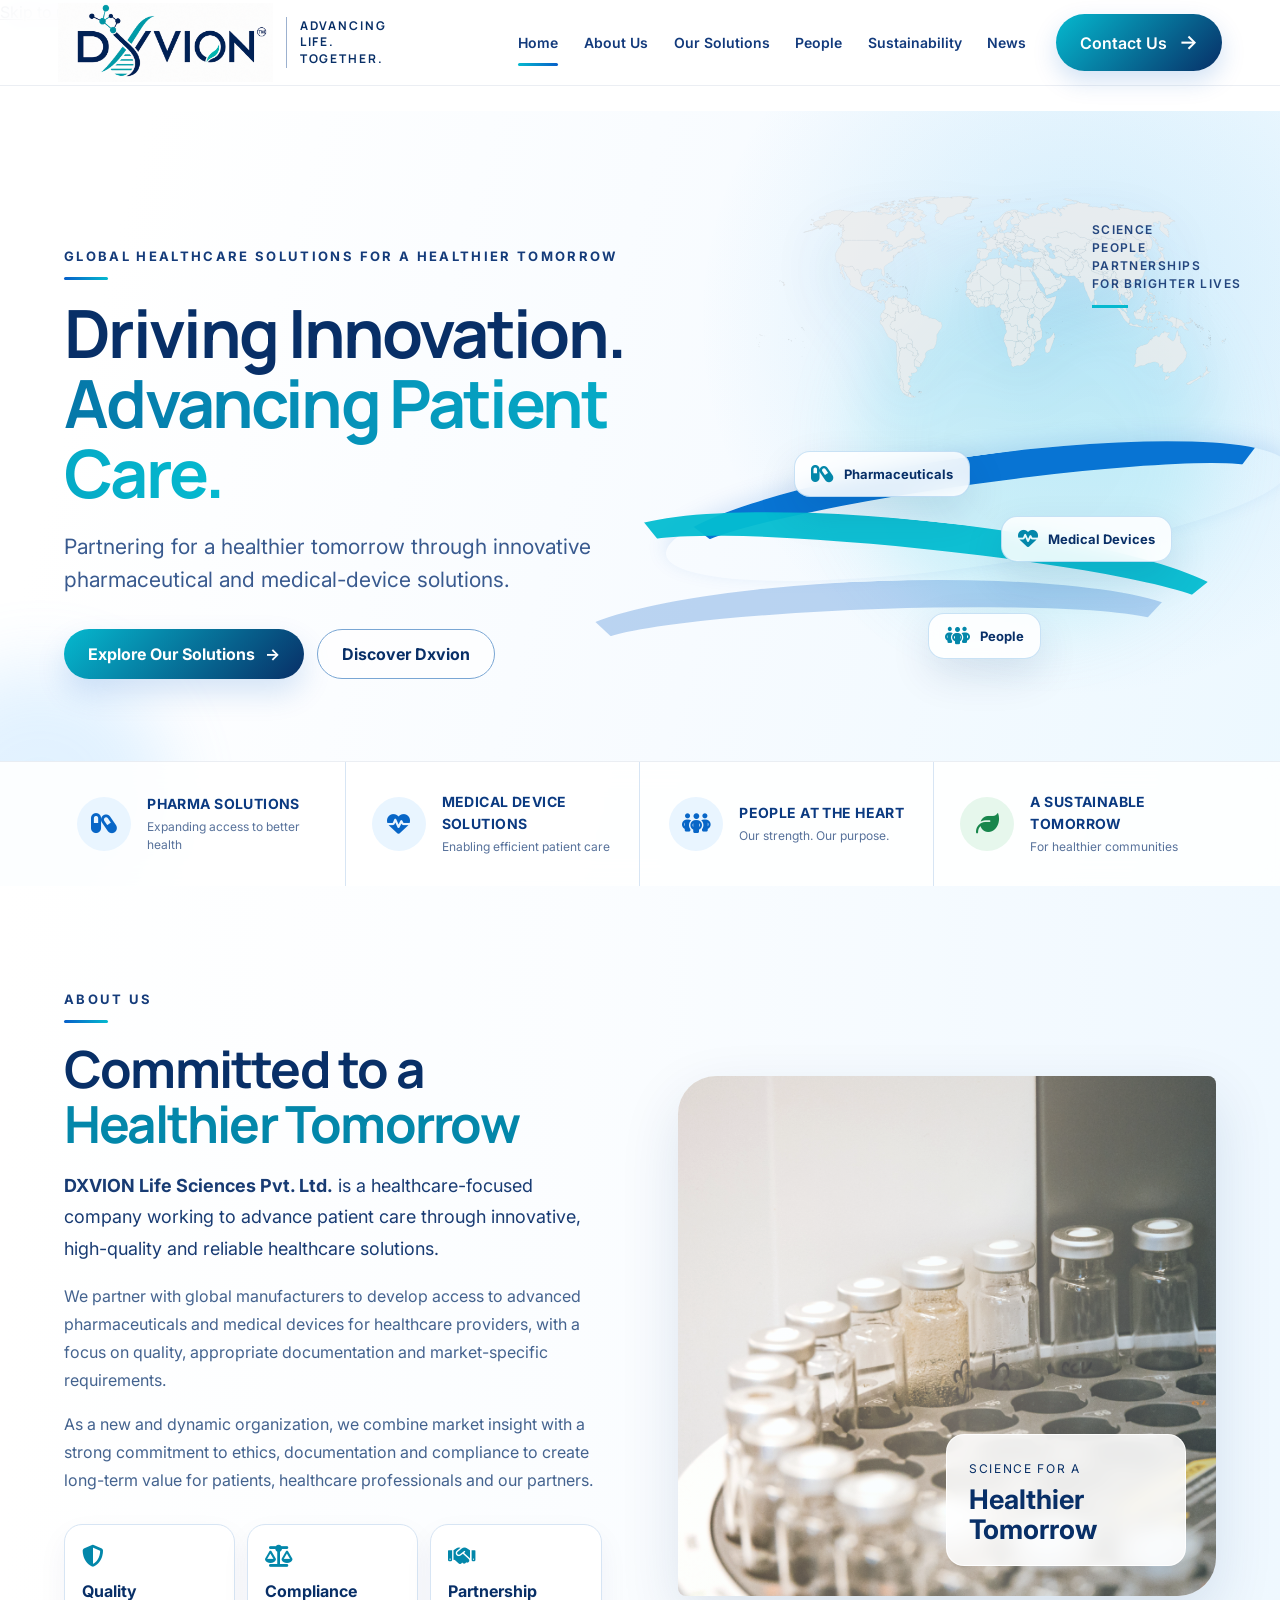
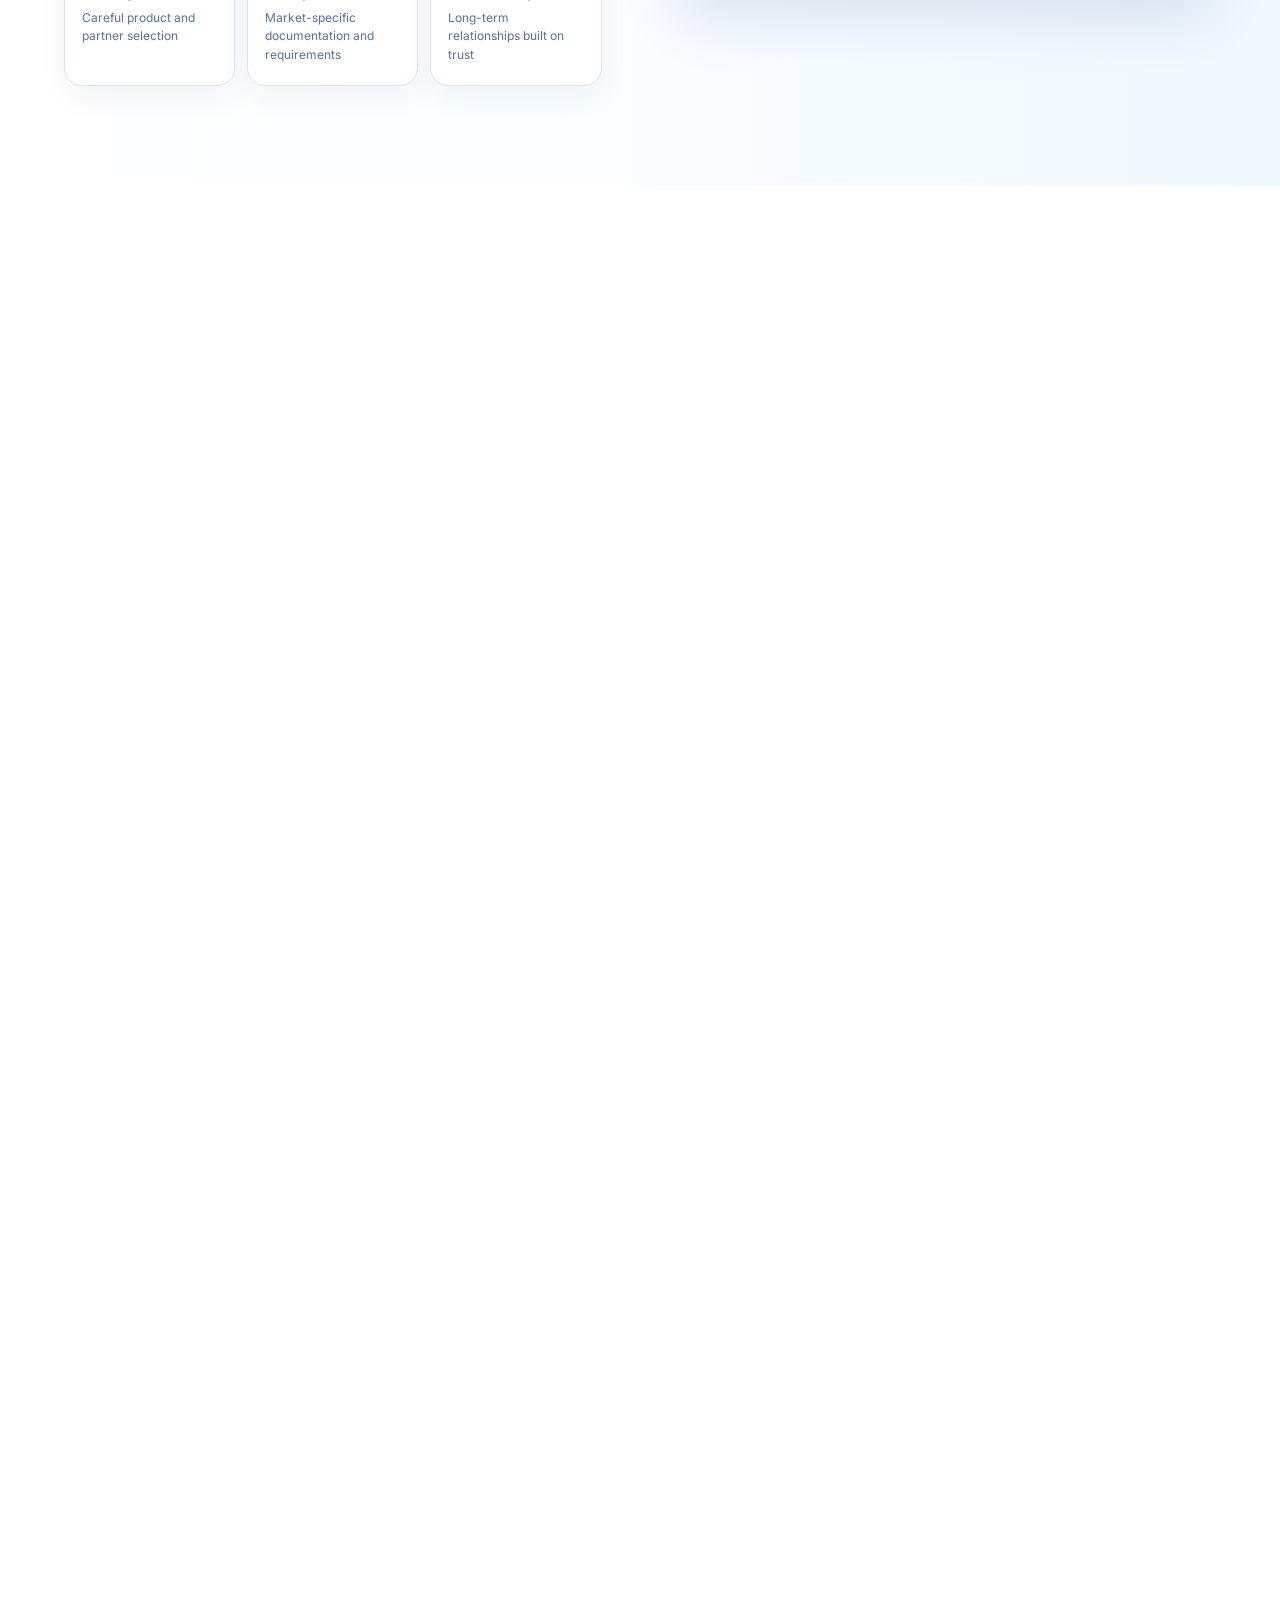
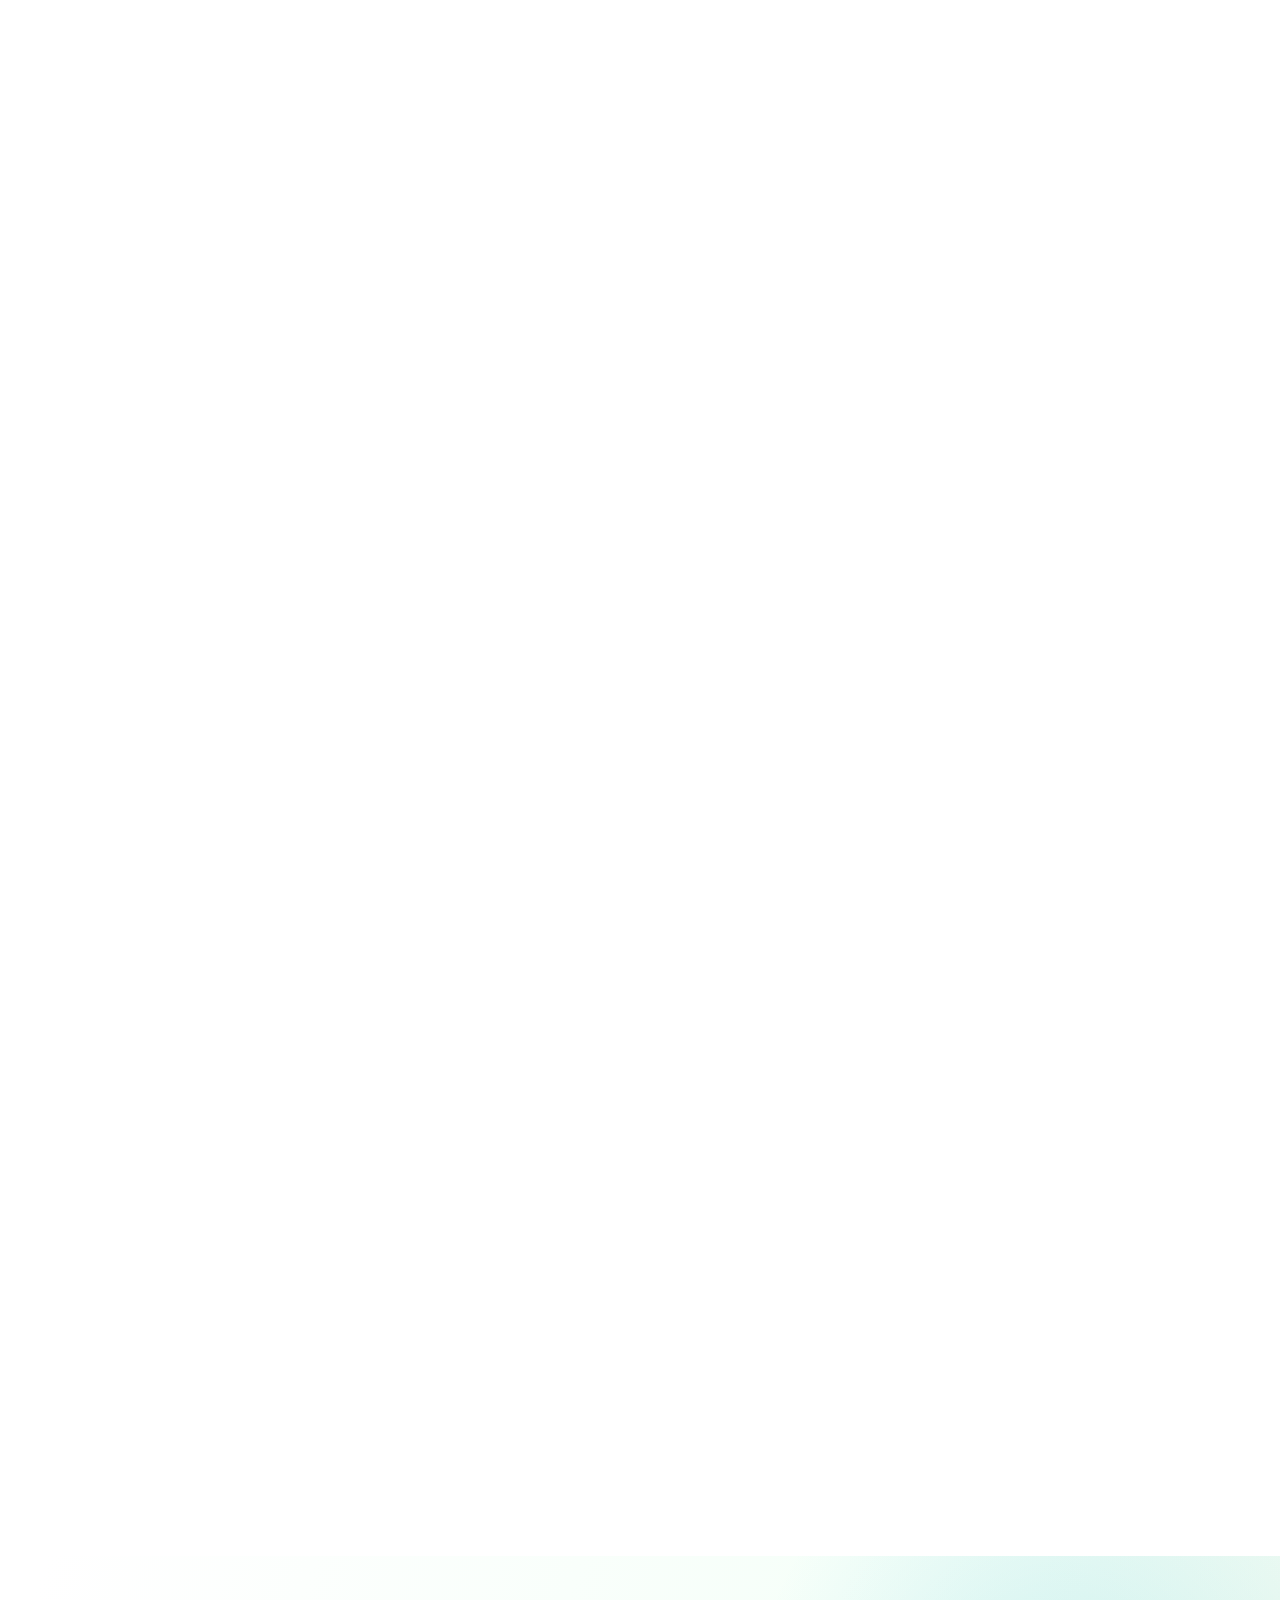
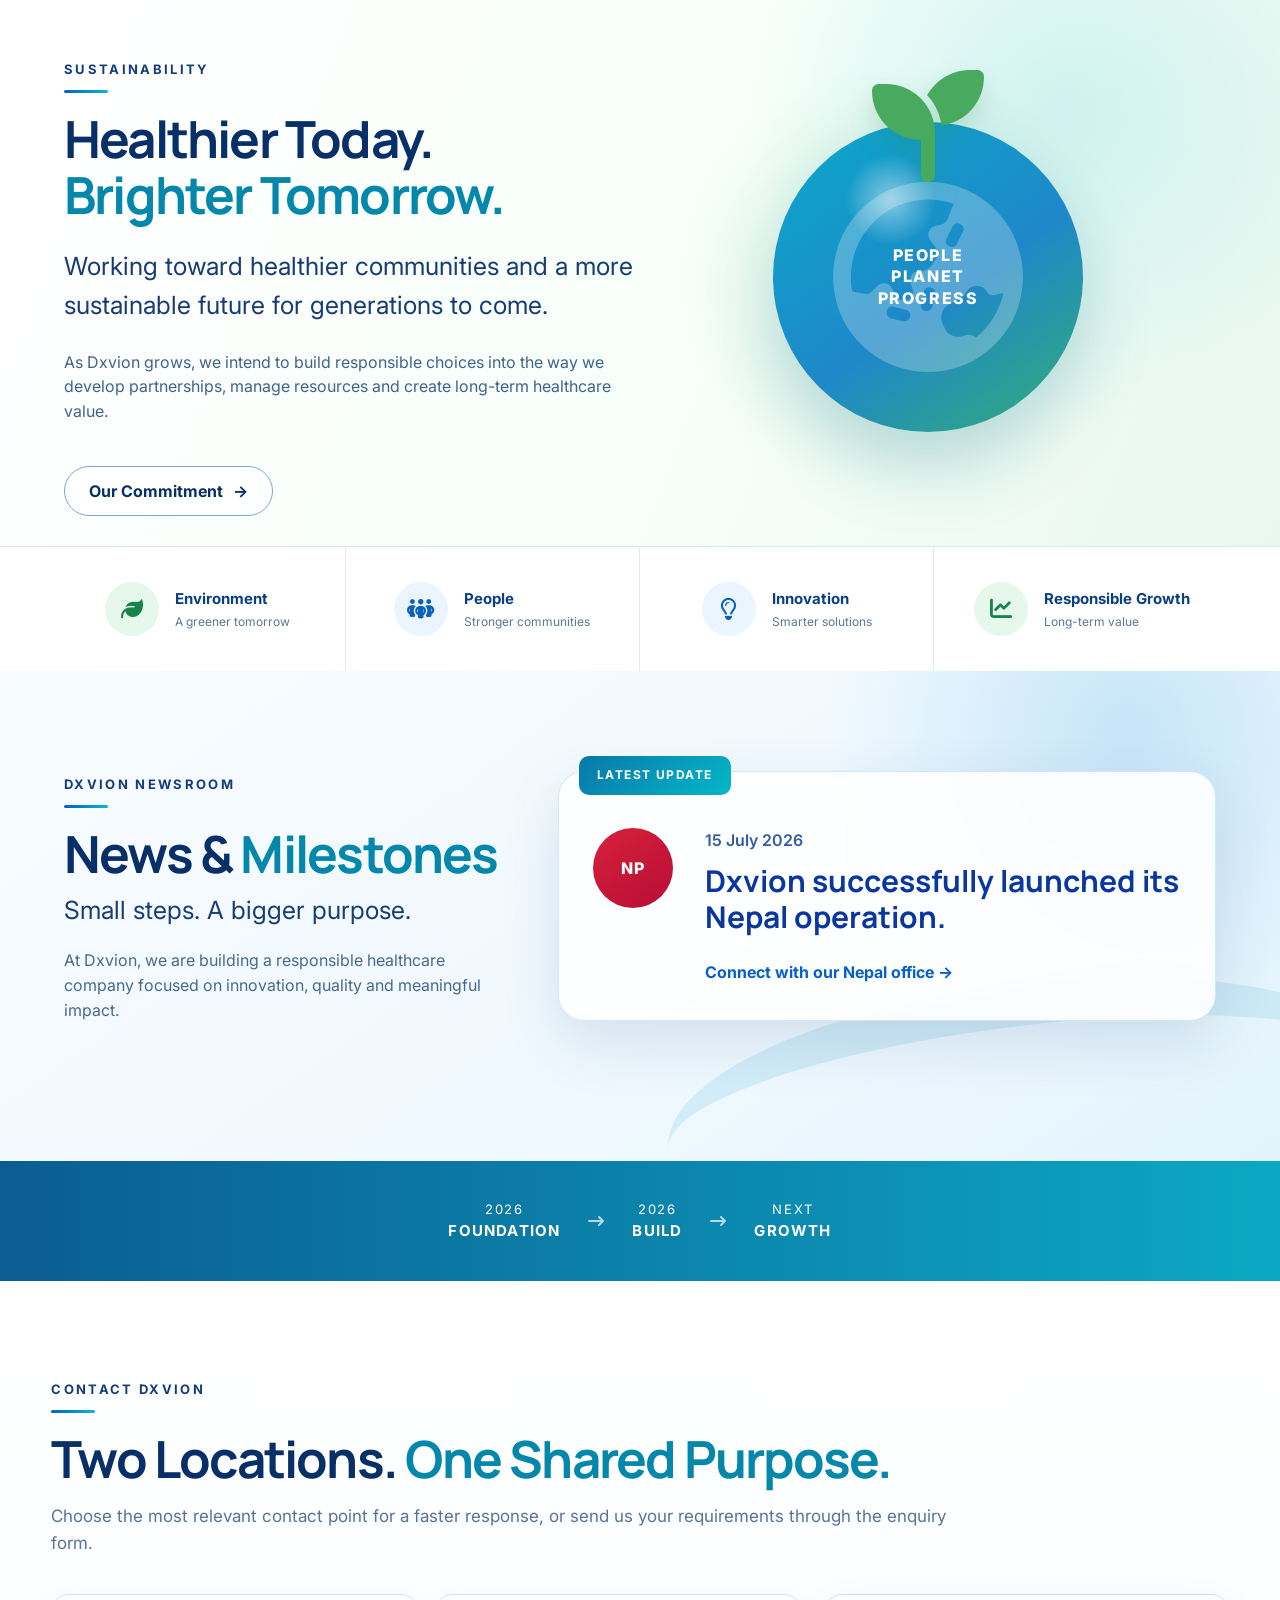
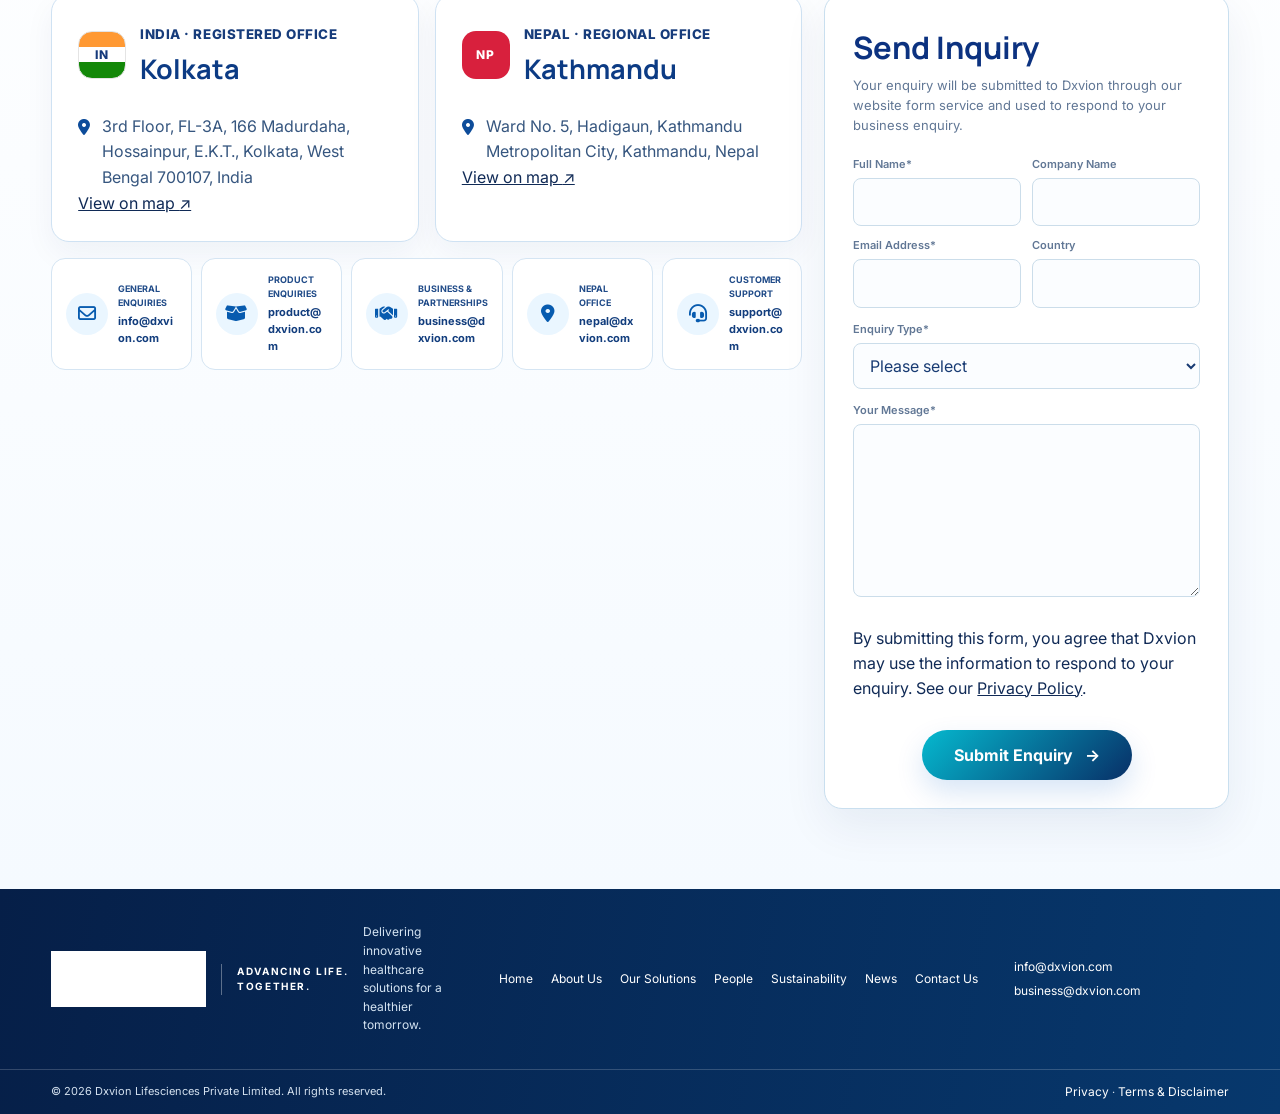
==== commit ca9938e6: "Polish homepage content, accessibility, SEO and contact UX" ====
--- a/index.html
+++ b/index.html
@@ -6,17 +6,25 @@
 <title>Dxvion Lifesciences | Pharmaceuticals, Medical Devices &amp; Global Healthcare</title>
 <meta name="description" content="Dxvion Lifesciences Pvt. Ltd. develops pharmaceutical and medical-device solutions through trusted partnerships across India, Nepal and international markets.">
 <meta name="robots" content="index,follow">
+<meta name="theme-color" content="#082f67">
+<meta name="color-scheme" content="light">
 <link rel="canonical" href="https://dxvion.com/">
 <meta property="og:type" content="website">
+<meta property="og:site_name" content="Dxvion Lifesciences">
 <meta property="og:title" content="Dxvion Lifesciences | Advancing Life. Together.">
 <meta property="og:description" content="Pharmaceuticals, medical devices and healthcare partnerships for a healthier tomorrow.">
 <meta property="og:url" content="https://dxvion.com/">
 <meta property="og:image" content="https://dxvion.com/images/logo.png">
+<meta name="twitter:card" content="summary_large_image">
+<meta name="twitter:title" content="Dxvion Lifesciences | Advancing Life. Together.">
+<meta name="twitter:description" content="Pharmaceuticals, medical devices and healthcare partnerships for a healthier tomorrow.">
+<meta name="twitter:image" content="https://dxvion.com/images/logo.png">
 <link rel="icon" href="images/logo.png">
 <link rel="preconnect" href="https://fonts.googleapis.com">
 <link rel="preconnect" href="https://fonts.gstatic.com" crossorigin>
 <link href="https://fonts.googleapis.com/css2?family=Inter:wght@300;400;500;600;700;800&family=Manrope:wght@500;600;700;800&display=swap" rel="stylesheet">
 <link rel="stylesheet" href="https://cdnjs.cloudflare.com/ajax/libs/font-awesome/6.7.2/css/all.min.css">
+<script>document.documentElement.classList.add('js');</script>
 <link rel="stylesheet" href="css/director-refresh.css">
 <script type="application/ld+json">
 {
@@ -27,6 +35,13 @@
   "email":"info@dxvion.com",
   "logo":"https://dxvion.com/images/logo.png",
   "description":"Healthcare company focused on pharmaceutical and medical-device solutions, trusted partnerships and international market development.",
+  "contactPoint":[
+    {"@type":"ContactPoint","contactType":"general enquiries","email":"info@dxvion.com"},
+    {"@type":"ContactPoint","contactType":"product enquiries","email":"product@dxvion.com"},
+    {"@type":"ContactPoint","contactType":"business partnerships","email":"business@dxvion.com"},
+    {"@type":"ContactPoint","contactType":"Nepal office","email":"nepal@dxvion.com"},
+    {"@type":"ContactPoint","contactType":"customer support","email":"support@dxvion.com"}
+  ],
   "address":[
     {
       "@type":"PostalAddress",
@@ -48,6 +63,7 @@
 </script>
 </head>
 <body>
+<a class="skip-link" href="#main-content">Skip to main content</a>
 <header class="site-header">
   <a class="brand" href="#home" aria-label="Dxvion Lifesciences home">
     <img src="images/logo.png" alt="Dxvion Lifesciences">
@@ -55,11 +71,11 @@
     <span class="brand-tag">ADVANCING<br>LIFE.<br>TOGETHER.</span>
   </a>
 
-  <button class="menu-toggle" type="button" aria-label="Open navigation" aria-expanded="false">
+  <button class="menu-toggle" type="button" aria-label="Open navigation" aria-expanded="false" aria-controls="primary-nav">
     <i class="fa-solid fa-bars"></i>
   </button>
 
-  <nav aria-label="Primary navigation">
+  <nav id="primary-nav" aria-label="Primary navigation">
     <a href="#home">Home</a>
     <a href="#about">About Us</a>
     <a href="#solutions">Our Solutions</a>
@@ -71,7 +87,7 @@
   <a href="#contact" class="header-cta">Contact Us <span aria-hidden="true">→</span></a>
 </header>
 
-<main>
+<main id="main-content">
 <section id="home" class="dx-hero animate">
   <div class="hero-glow hero-glow-a" aria-hidden="true"></div>
   <div class="hero-glow hero-glow-b" aria-hidden="true"></div>
@@ -124,8 +140,8 @@
   <div class="section-copy about-copy">
     <p class="eyebrow">ABOUT US</p>
     <h2>Committed to a <span>Healthier Tomorrow</span></h2>
-    <p class="about-lead"><strong>DXVION Life Sciences Pvt. Ltd.</strong> is a healthcare-focused company committed to improving patient outcomes through innovative, high-quality and reliable medical solutions.</p>
-    <p>We partner with global manufacturers to bring advanced pharmaceuticals and medical devices to healthcare providers, supporting better access to safe, effective and affordable solutions.</p>
+    <p class="about-lead"><strong>DXVION Life Sciences Pvt. Ltd.</strong> is a healthcare-focused company working to advance patient care through innovative, high-quality and reliable healthcare solutions.</p>
+    <p>We partner with global manufacturers to develop access to advanced pharmaceuticals and medical devices for healthcare providers, with a focus on quality, appropriate documentation and market-specific requirements.</p>
     <p>As a new and dynamic organization, we combine market insight with a strong commitment to ethics, documentation and compliance to create long-term value for patients, healthcare professionals and our partners.</p>
 
     <div class="principles">
@@ -148,7 +164,7 @@
   <div class="section-heading">
     <p class="eyebrow">OUR SOLUTIONS</p>
     <h2>Innovative Solutions<br><span>for a Healthier Tomorrow</span></h2>
-    <p>We provide pharmaceutical and medical-device solutions that address real healthcare needs. With a focus on quality, accessibility and sustainable value, we work with trusted partners to bring advanced solutions to the markets we serve.</p>
+    <p>We develop pharmaceutical and medical-device solutions around real healthcare needs. With a focus on quality, accessibility and sustainable value, we work with trusted partners to bring relevant solutions to the markets we serve.</p>
   </div>
 
   <div class="solution-grid">
@@ -160,7 +176,7 @@
     <article class="solution-card">
       <div class="solution-icon"><i class="fa-solid fa-heart-pulse"></i></div>
       <h3>Medical Device Solutions</h3>
-      <p>Reliable medical-device opportunities developed with suitable partners for safer and more efficient patient care.</p>
+      <p>Medical-device opportunities developed with suitable partners according to intended use, specifications, documentation and destination-market requirements.</p>
     </article>
     <article class="solution-card">
       <div class="solution-icon"><i class="fa-solid fa-handshake"></i></div>
@@ -268,7 +284,7 @@
   <div class="sustainability-copy">
     <p class="eyebrow">SUSTAINABILITY</p>
     <h2>Healthier Today.<br><span>Brighter Tomorrow.</span></h2>
-    <p class="sustainability-lead">Creating a healthier planet and stronger communities for generations to come.</p>
+    <p class="sustainability-lead">Working toward healthier communities and a more sustainable future for generations to come.</p>
     <p>As Dxvion grows, we intend to build responsible choices into the way we develop partnerships, manage resources and create long-term healthcare value.</p>
     <a class="btn-ghost on-light" href="#sustainability-pillars">Our Commitment <span>→</span></a>
   </div>
@@ -317,7 +333,7 @@
   <div class="contact-head">
     <p class="eyebrow">CONTACT DXVION</p>
     <h2>Two Locations. <span>One Shared Purpose.</span></h2>
-    <p>Choose the most relevant address for a faster response, or send us your requirements through the enquiry form.</p>
+    <p>Choose the most relevant contact point for a faster response, or send us your requirements through the enquiry form.</p>
   </div>
 
   <div class="contact-layout">
@@ -327,7 +343,8 @@
           <span class="country-badge india">IN</span>
           <div><small>INDIA · REGISTERED OFFICE</small><h3>Kolkata</h3></div>
         </div>
-        <p><i class="fa-solid fa-location-dot"></i> 3rd Floor, FL-3A, 166 Madurdaha, Hossainpur, E.K.T., Kolkata, West Bengal 700107, India</p>
+        <p><i class="fa-solid fa-location-dot"></i><span>3rd Floor, FL-3A, 166 Madurdaha, Hossainpur, E.K.T., Kolkata, West Bengal 700107, India</span></p>
+        <a class="office-map-link" href="https://www.google.com/maps/search/?api=1&amp;query=3rd+Floor%2C+FL-3A%2C+166+Madurdaha%2C+Hossainpur%2C+E.K.T.%2C+Kolkata%2C+West+Bengal+700107%2C+India" target="_blank" rel="noopener noreferrer">View on map <span aria-hidden="true">↗</span></a>
       </article>
 
       <article class="office-card">
@@ -335,7 +352,8 @@
           <span class="country-badge nepal">NP</span>
           <div><small>NEPAL · REGIONAL OFFICE</small><h3>Kathmandu</h3></div>
         </div>
-        <p><i class="fa-solid fa-location-dot"></i> Ward No. 5, Hadigaun, Kathmandu Metropolitan City, Kathmandu, Nepal</p>
+        <p><i class="fa-solid fa-location-dot"></i><span>Ward No. 5, Hadigaun, Kathmandu Metropolitan City, Kathmandu, Nepal</span></p>
+        <a class="office-map-link" href="https://www.google.com/maps/search/?api=1&amp;query=Ward+No.+5%2C+Hadigaun%2C+Kathmandu+Metropolitan+City%2C+Kathmandu%2C+Nepal" target="_blank" rel="noopener noreferrer">View on map <span aria-hidden="true">↗</span></a>
       </article>
 
       <div class="contact-directory">
@@ -349,7 +367,7 @@
 
     <div class="contact-form-card">
       <h3>Send Inquiry</h3>
-      <p>Your enquiry will be securely submitted to Dxvion and used only to respond to your business enquiry.</p>
+      <p>Your enquiry will be submitted to Dxvion through our website form service and used to respond to your business enquiry.</p>
       <form action="https://formsubmit.co/info@dxvion.com" method="POST">
         <input type="hidden" name="_subject" value="New Dxvion website enquiry">
         <input type="hidden" name="_template" value="table">
@@ -358,10 +376,10 @@
         <input type="text" name="_honey" tabindex="-1" autocomplete="off" aria-hidden="true" style="display:none">
 
         <div class="form-grid">
-          <label><span>Full Name*</span><input name="name" type="text" autocomplete="name" required></label>
-          <label><span>Company Name</span><input name="company" type="text" autocomplete="organization"></label>
-          <label><span>Email Address*</span><input name="email" type="email" autocomplete="email" required></label>
-          <label><span>Country</span><input name="country" type="text" autocomplete="country-name"></label>
+          <label><span>Full Name*</span><input name="name" type="text" autocomplete="name" maxlength="120" required></label>
+          <label><span>Company Name</span><input name="company" type="text" autocomplete="organization" maxlength="160"></label>
+          <label><span>Email Address*</span><input name="email" type="email" autocomplete="email" maxlength="254" required></label>
+          <label><span>Country</span><input name="country" type="text" autocomplete="country-name" maxlength="100"></label>
         </div>
 
         <label>
@@ -376,7 +394,8 @@
           </select>
         </label>
 
-        <label><span>Your Message*</span><textarea name="message" rows="6" required></textarea></label>
+        <label><span>Your Message*</span><textarea name="message" rows="6" maxlength="3000" required></textarea></label>
+        <p class="form-privacy">By submitting this form, you agree that Dxvion may use the information to respond to your enquiry. See our <a href="privacy.html">Privacy Policy</a>.</p>
         <button type="submit">Submit Enquiry <span>→</span></button>
       </form>
     </div>
@@ -414,6 +433,6 @@
   </div>
 </footer>
 
-<script src="js/script.js"></script>
+<script src="js/script.js" defer></script>
 </body>
-</html>
+</html>
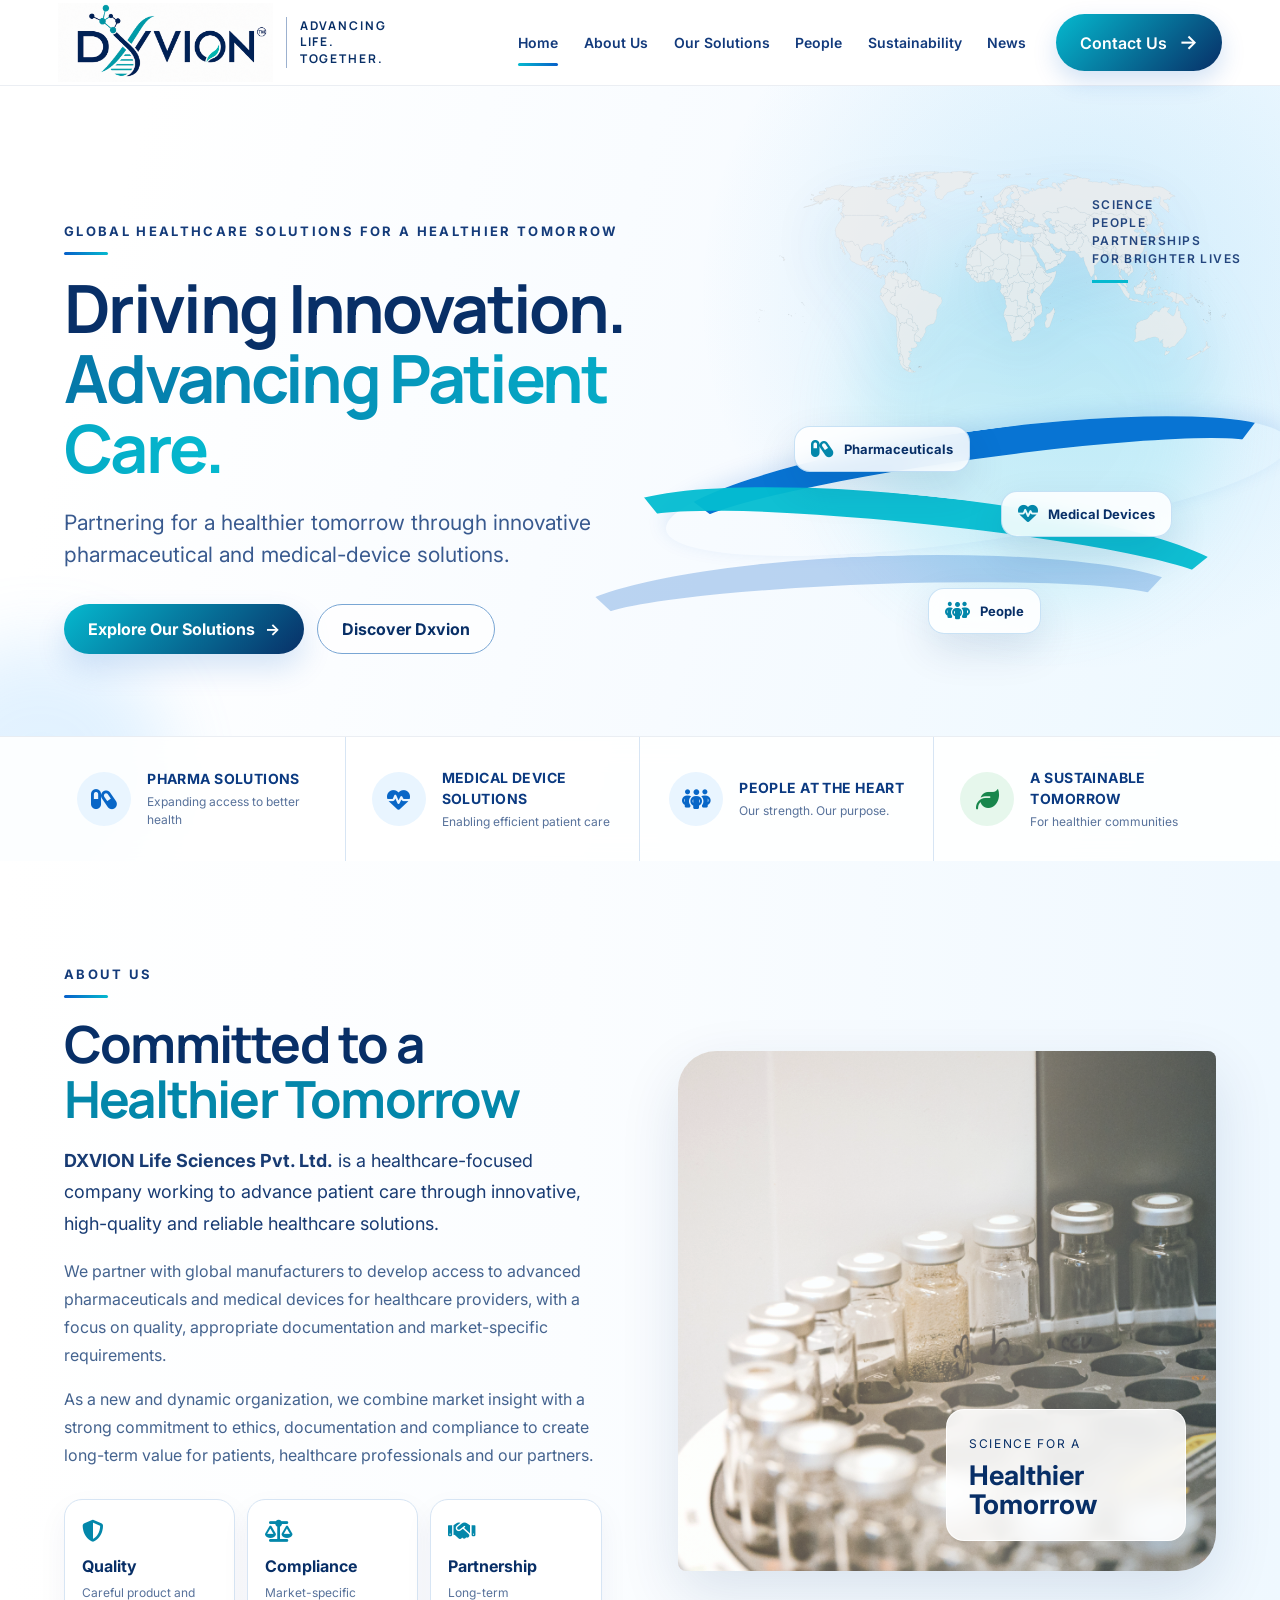
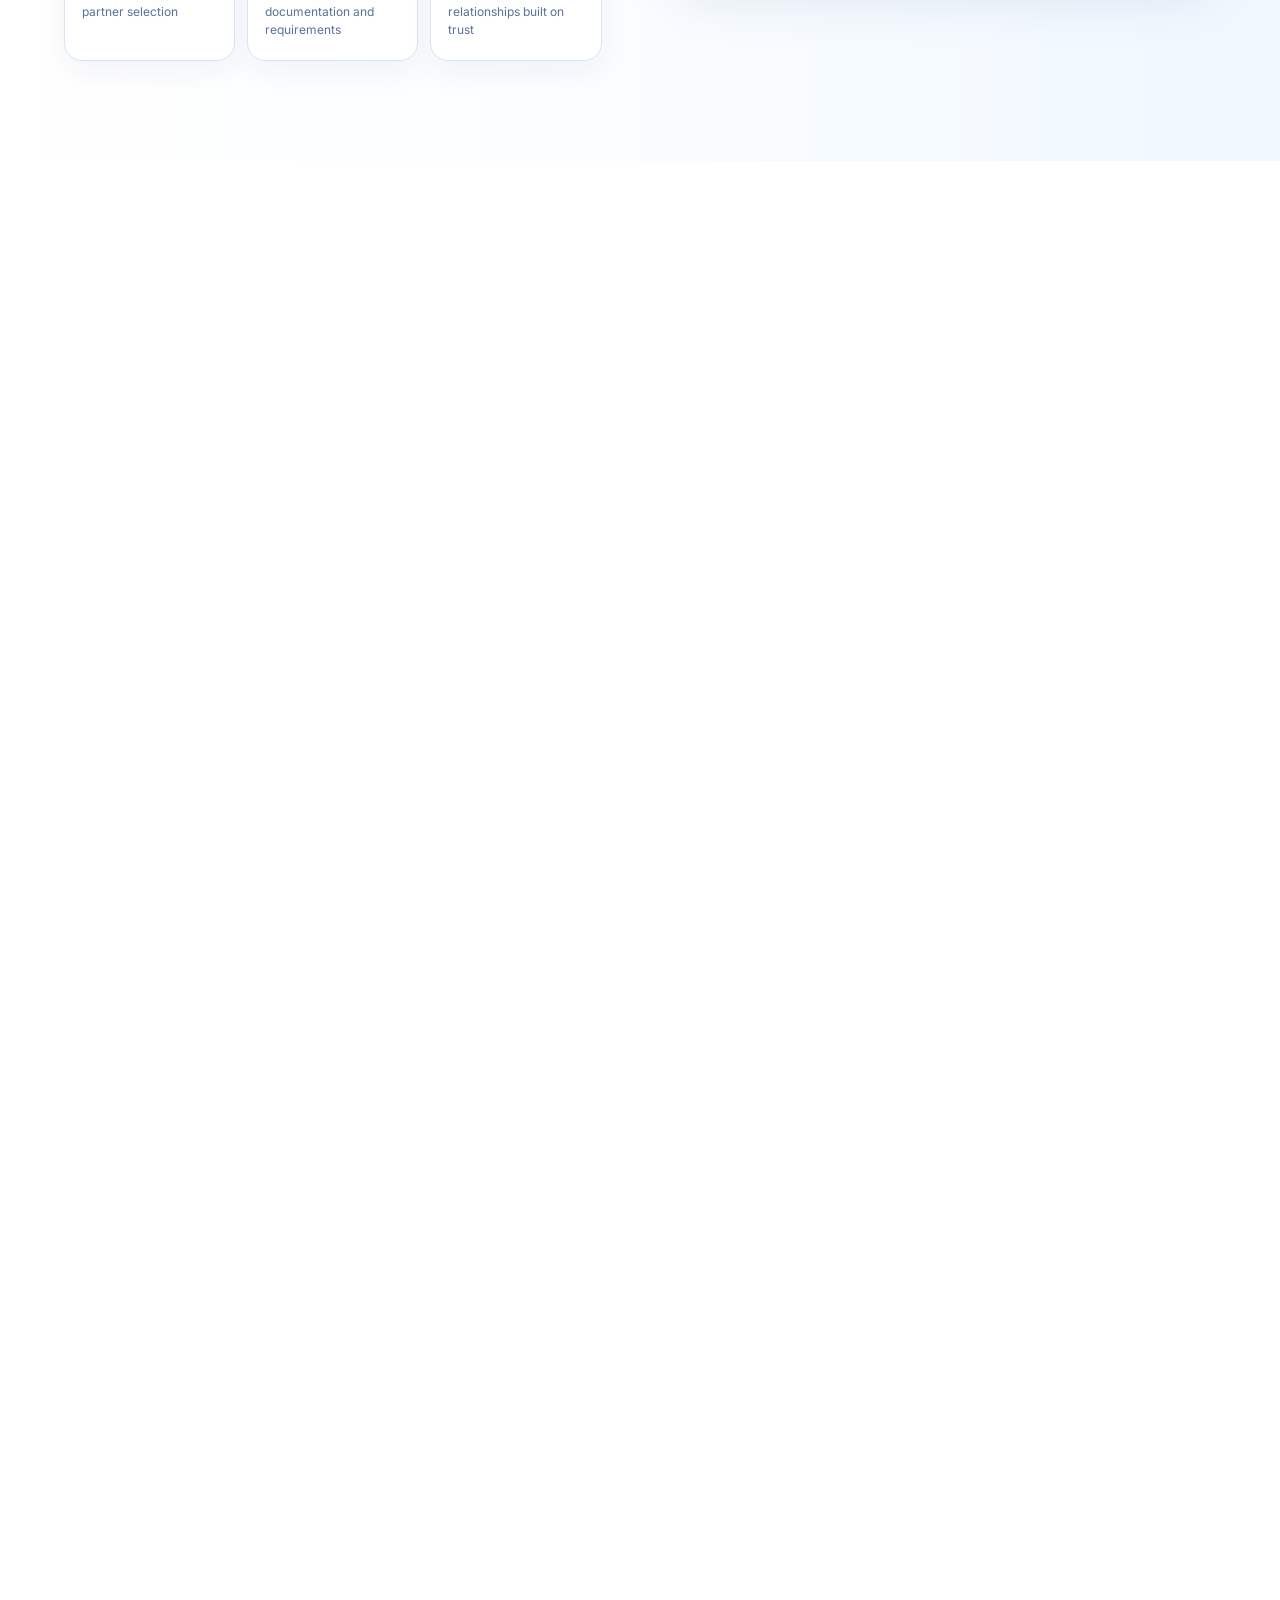
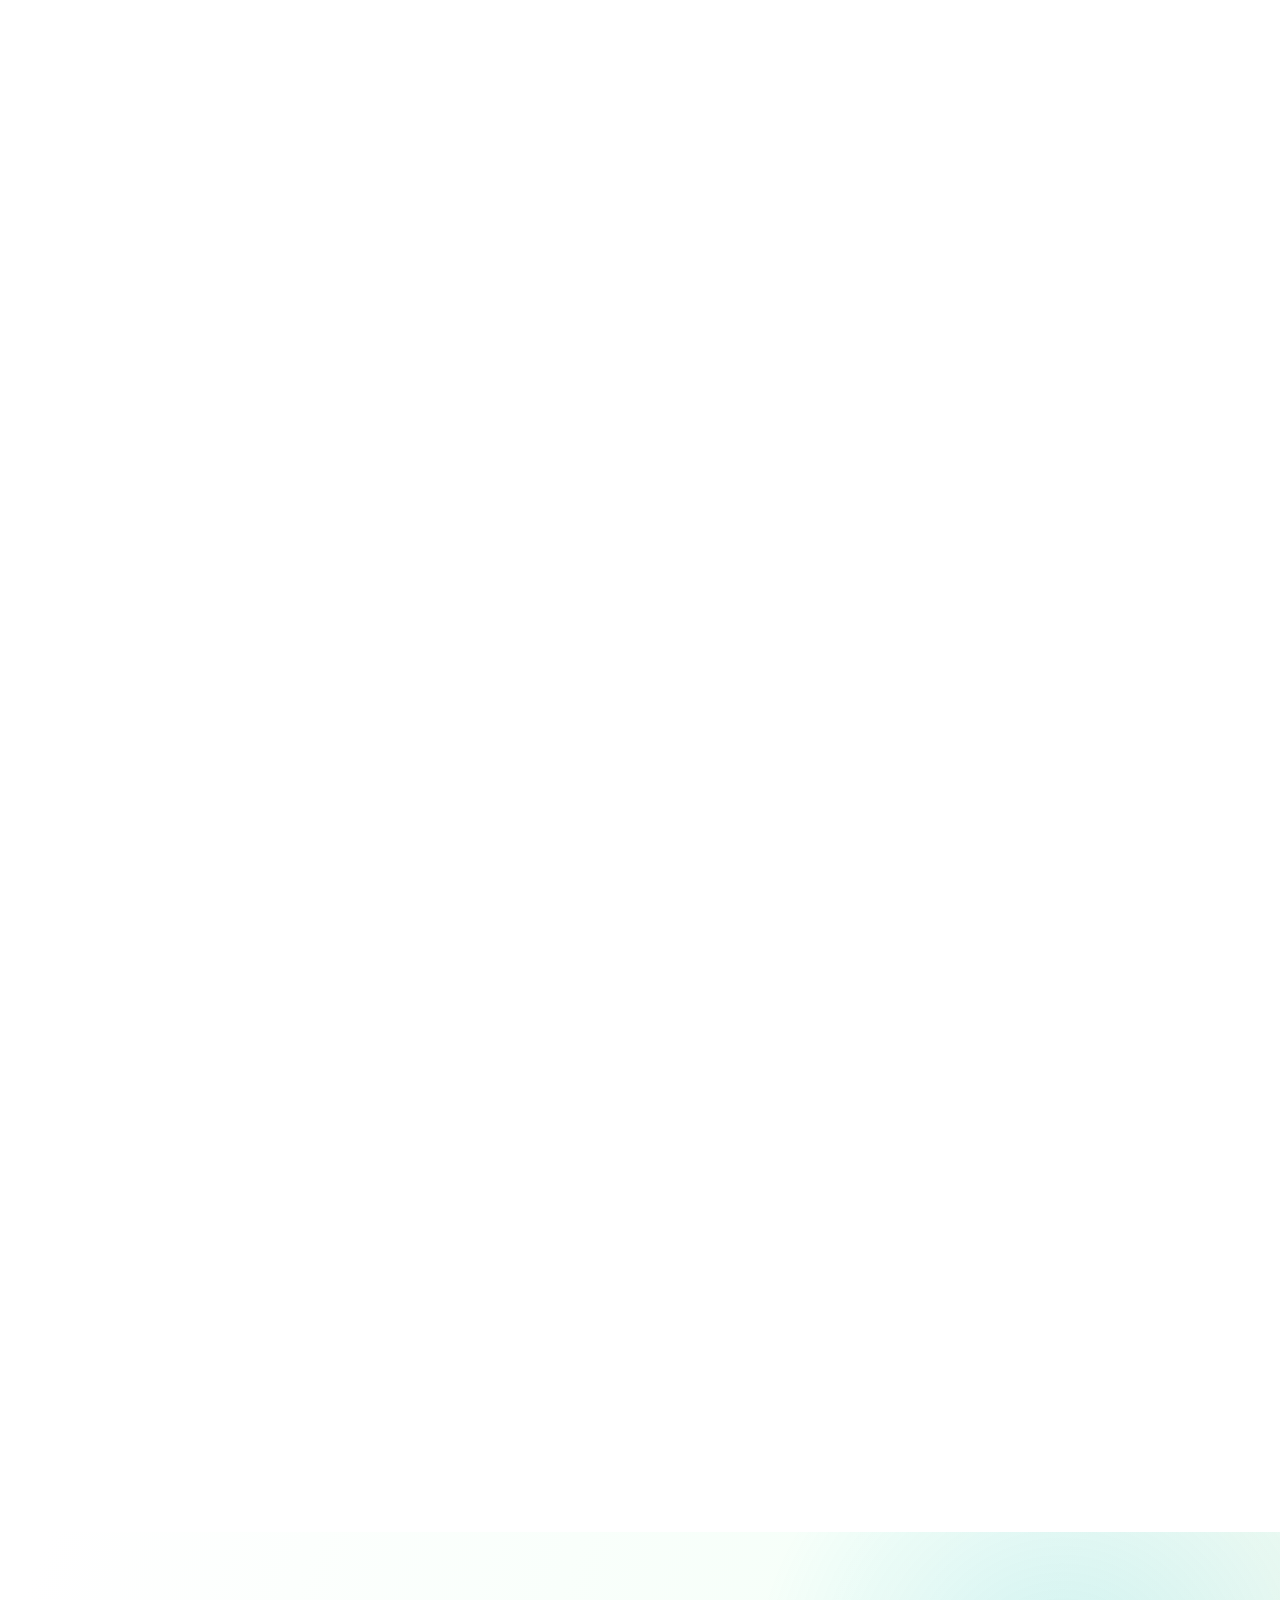
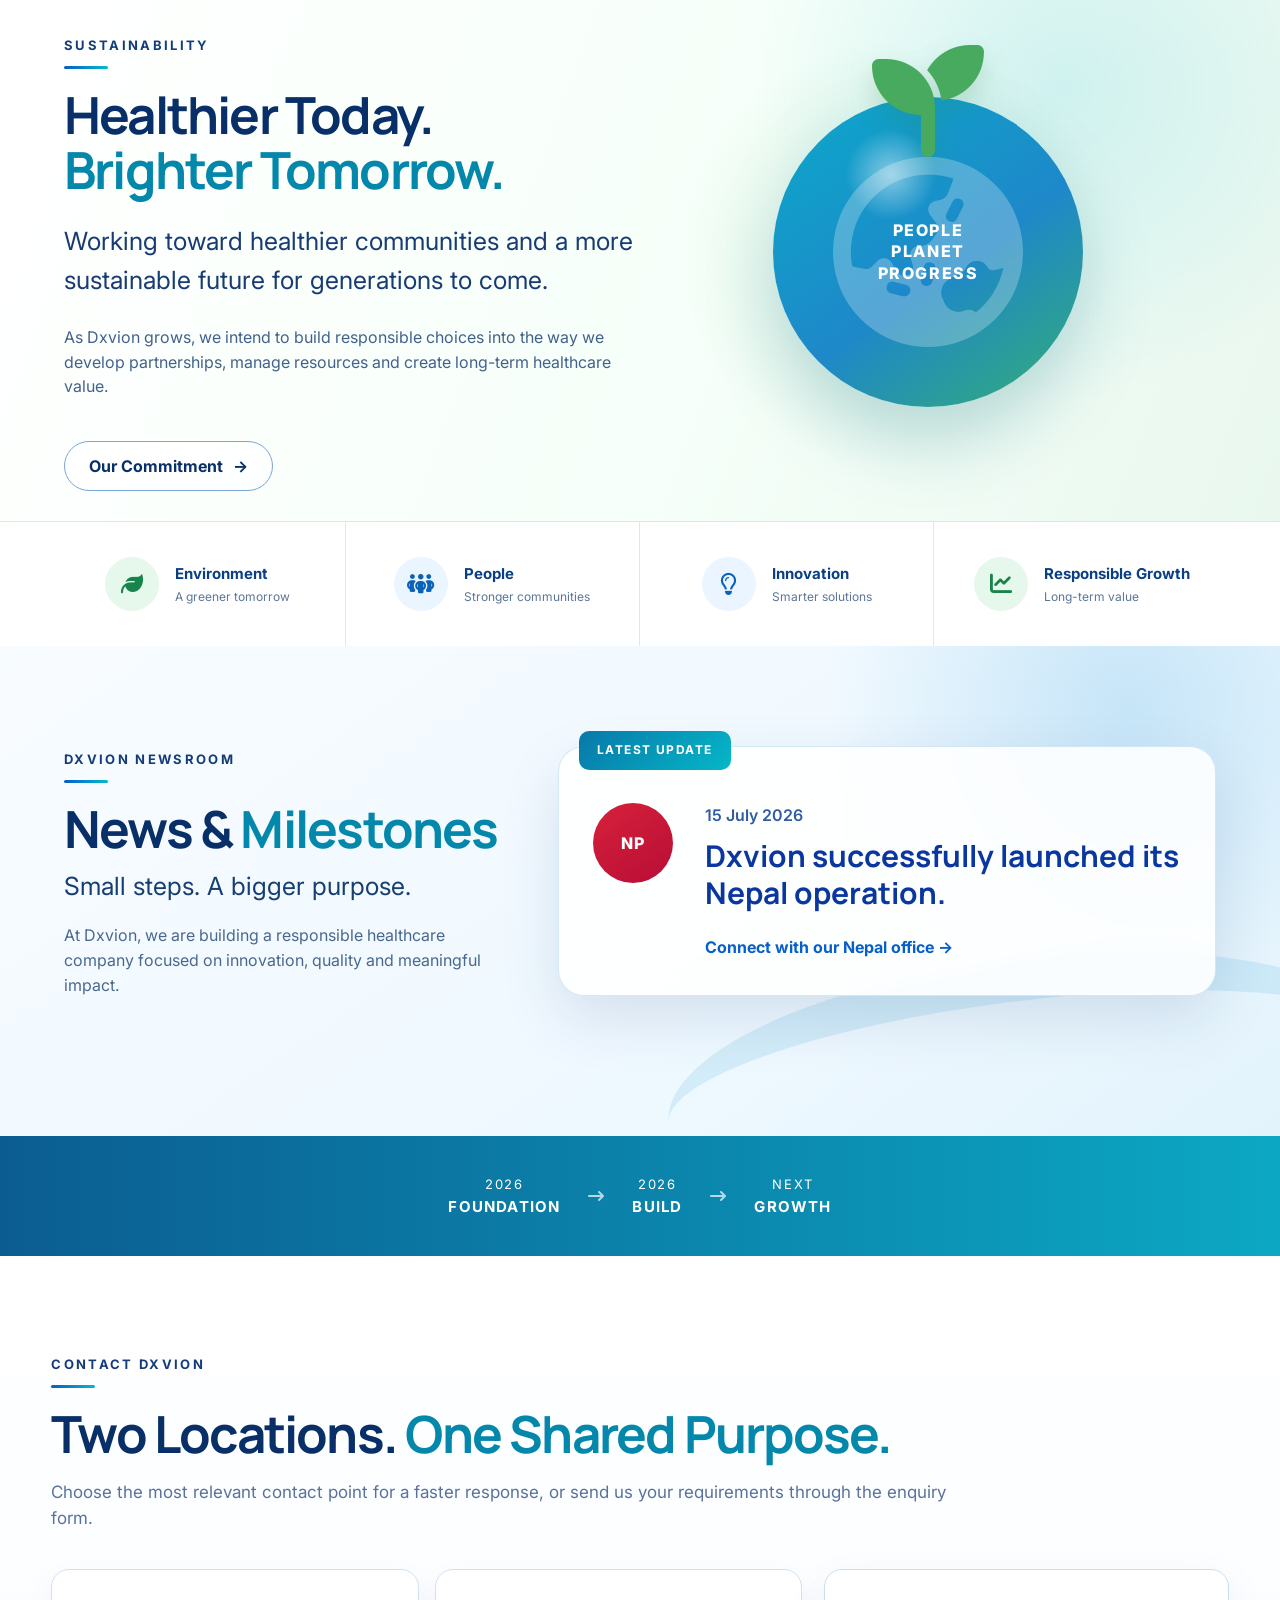
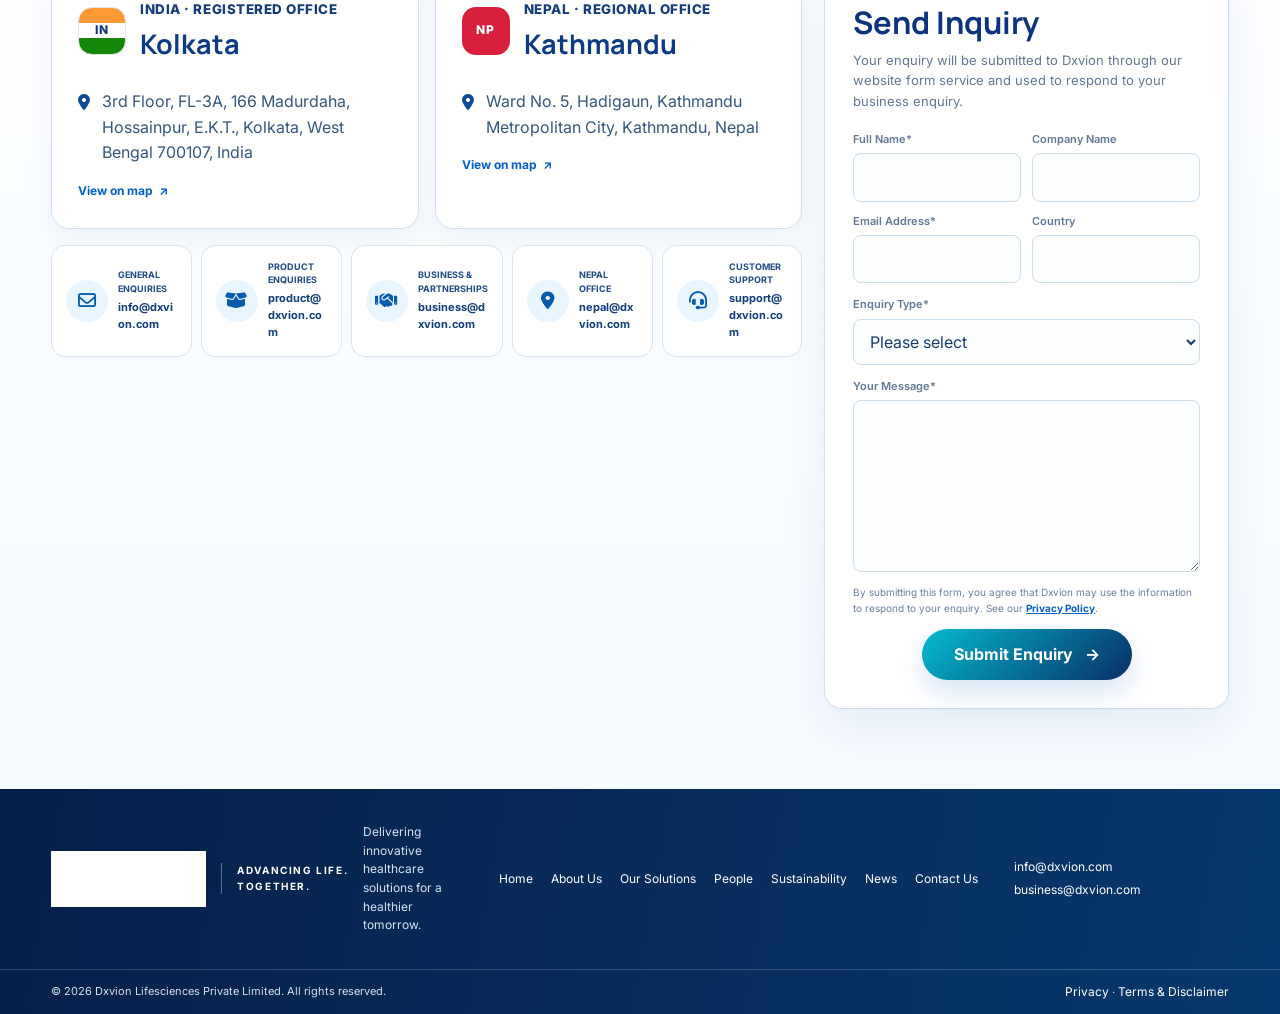
==== commit c830fdbf: "Load final production polish stylesheet" ====
--- a/index.html
+++ b/index.html
@@ -26,6 +26,7 @@
 <link rel="stylesheet" href="https://cdnjs.cloudflare.com/ajax/libs/font-awesome/6.7.2/css/all.min.css">
 <script>document.documentElement.classList.add('js');</script>
 <link rel="stylesheet" href="css/director-refresh.css">
+<link rel="stylesheet" href="css/polish.css">
 <script type="application/ld+json">
 {
   "@context":"https://schema.org",
--- a/css/polish.css
+++ b/css/polish.css
@@ -0,0 +1,129 @@
+/* Dxvion production polish — accessibility, resilience and utility pages */
+
+/* Keep content visible without JavaScript; animate only when JS is active. */
+.animate{opacity:1;transform:none}
+.js .animate{opacity:0;transform:translateY(18px);transition:opacity .65s ease,transform .65s ease}
+.js .animate.show{opacity:1;transform:none}
+
+.skip-link{
+  position:fixed;
+  left:18px;
+  top:12px;
+  z-index:2000;
+  padding:10px 14px;
+  border-radius:10px;
+  color:#fff;
+  background:#082f67;
+  text-decoration:none;
+  font-weight:700;
+  transform:translateY(-160%);
+  transition:transform .2s ease;
+}
+.skip-link:focus{transform:translateY(0)}
+a:focus-visible,button:focus-visible,input:focus-visible,textarea:focus-visible,select:focus-visible{
+  outline:3px solid rgba(5,185,207,.72);
+  outline-offset:3px;
+}
+
+.office-map-link{
+  display:inline-flex;
+  align-items:center;
+  gap:6px;
+  margin-top:16px;
+  color:#075fc9;
+  font-size:12px;
+  font-weight:700;
+  text-decoration:none;
+}
+.office-map-link:hover{text-decoration:underline}
+.form-privacy{
+  margin:0!important;
+  color:#6b7f9d!important;
+  font-size:10px!important;
+  line-height:1.55!important;
+}
+.form-privacy a{color:#075fc9;font-weight:700}
+body.nav-open{overflow:hidden}
+
+/* Consistent legal and utility pages. */
+.legal-main,.utility-main{
+  min-height:72vh;
+  padding:70px clamp(20px,6vw,100px) 90px;
+  background:
+    radial-gradient(circle at 88% 4%,rgba(5,185,207,.10),transparent 26%),
+    linear-gradient(180deg,#f8fcff,#fff);
+}
+.legal-card,.utility-card{
+  width:min(920px,100%);
+  margin:0 auto;
+  padding:clamp(28px,5vw,58px);
+  border:1px solid #d6e6f2;
+  border-radius:24px;
+  background:#fff;
+  box-shadow:0 18px 55px rgba(8,47,103,.08);
+}
+.legal-card h1,.utility-card h1{
+  margin:0 0 18px;
+  color:#082f67;
+  font-family:"Manrope",sans-serif;
+  font-size:clamp(38px,5vw,58px);
+  line-height:1.08;
+  letter-spacing:-.035em;
+}
+.legal-card h2{
+  margin:34px 0 8px;
+  color:#0a4389;
+  font-family:"Manrope",sans-serif;
+  font-size:22px;
+}
+.legal-card p,.legal-card li,.utility-card p{color:#4e688c;line-height:1.75}
+.legal-card ul{padding-left:22px}
+.legal-card a,.utility-card a{color:#075fc9}
+.legal-meta{margin:0 0 28px;color:#7185a1!important;font-size:13px}
+.back-link{
+  display:inline-flex;
+  align-items:center;
+  gap:7px;
+  margin-bottom:24px;
+  color:#075fc9;
+  font-weight:700;
+  text-decoration:none;
+}
+.utility-card{text-align:center;max-width:760px}
+.utility-icon{
+  width:76px;
+  height:76px;
+  margin:0 auto 22px;
+  display:grid;
+  place-items:center;
+  border-radius:50%;
+  color:#fff;
+  font-size:30px;
+  background:linear-gradient(135deg,#05b9cf,#075fc9);
+  box-shadow:0 16px 35px rgba(5,95,201,.16);
+}
+.utility-card .btn-primary{margin-top:16px}
+
+@media (max-width:920px){
+  .site-header nav{
+    max-height:calc(100vh - 94px);
+    overflow-y:auto;
+  }
+}
+
+@media (max-width:620px){
+  .legal-main,.utility-main{padding:46px 16px 60px}
+  .legal-card,.utility-card{border-radius:18px}
+}
+
+@media (max-width:420px){
+  .hero-copy h1{font-size:40px}
+  .section-copy h2,.section-heading h2,.people-intro h2,.sustainability-copy h2,.news-copy h2,.contact-head h2{font-size:34px}
+  .journey{gap:9px}
+  .journey strong{font-size:12px}
+  .journey span{font-size:10px}
+}
+
+@media (prefers-reduced-motion:reduce){
+  .js .animate{opacity:1;transform:none}
+}
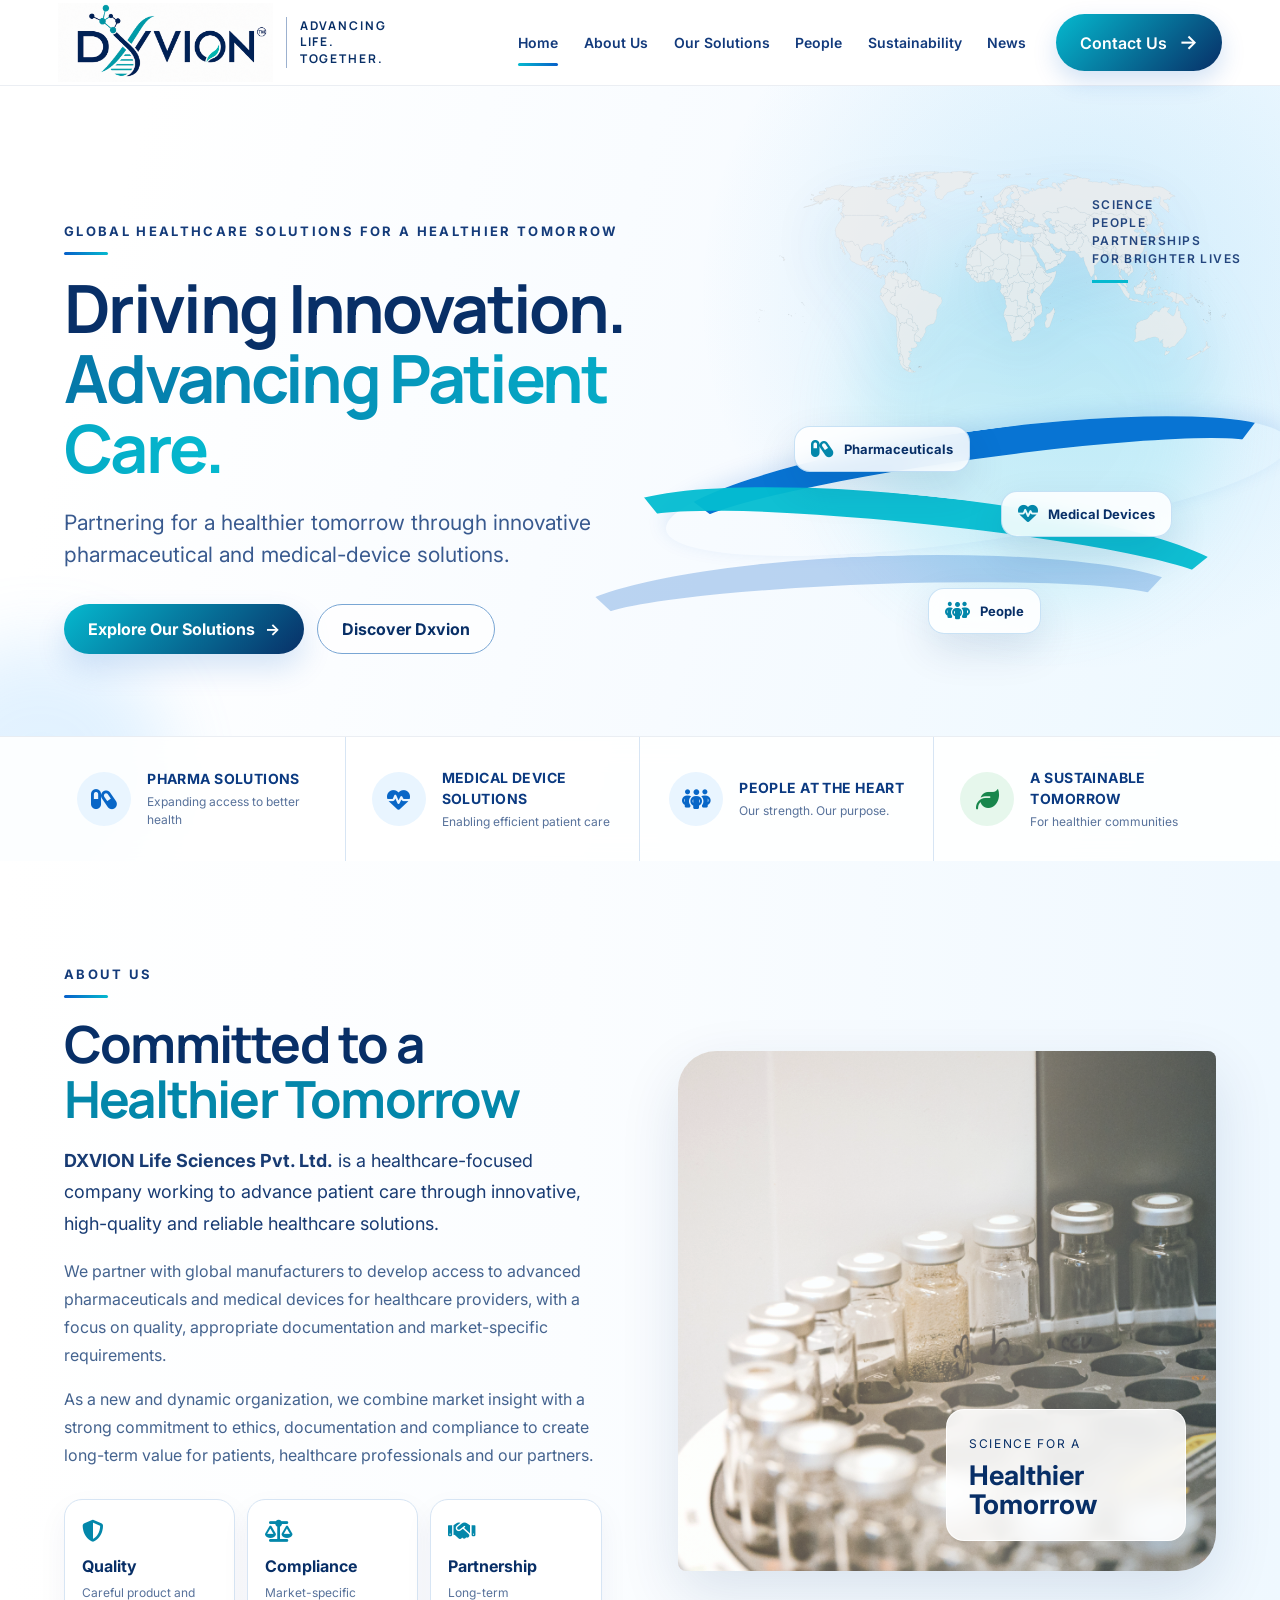
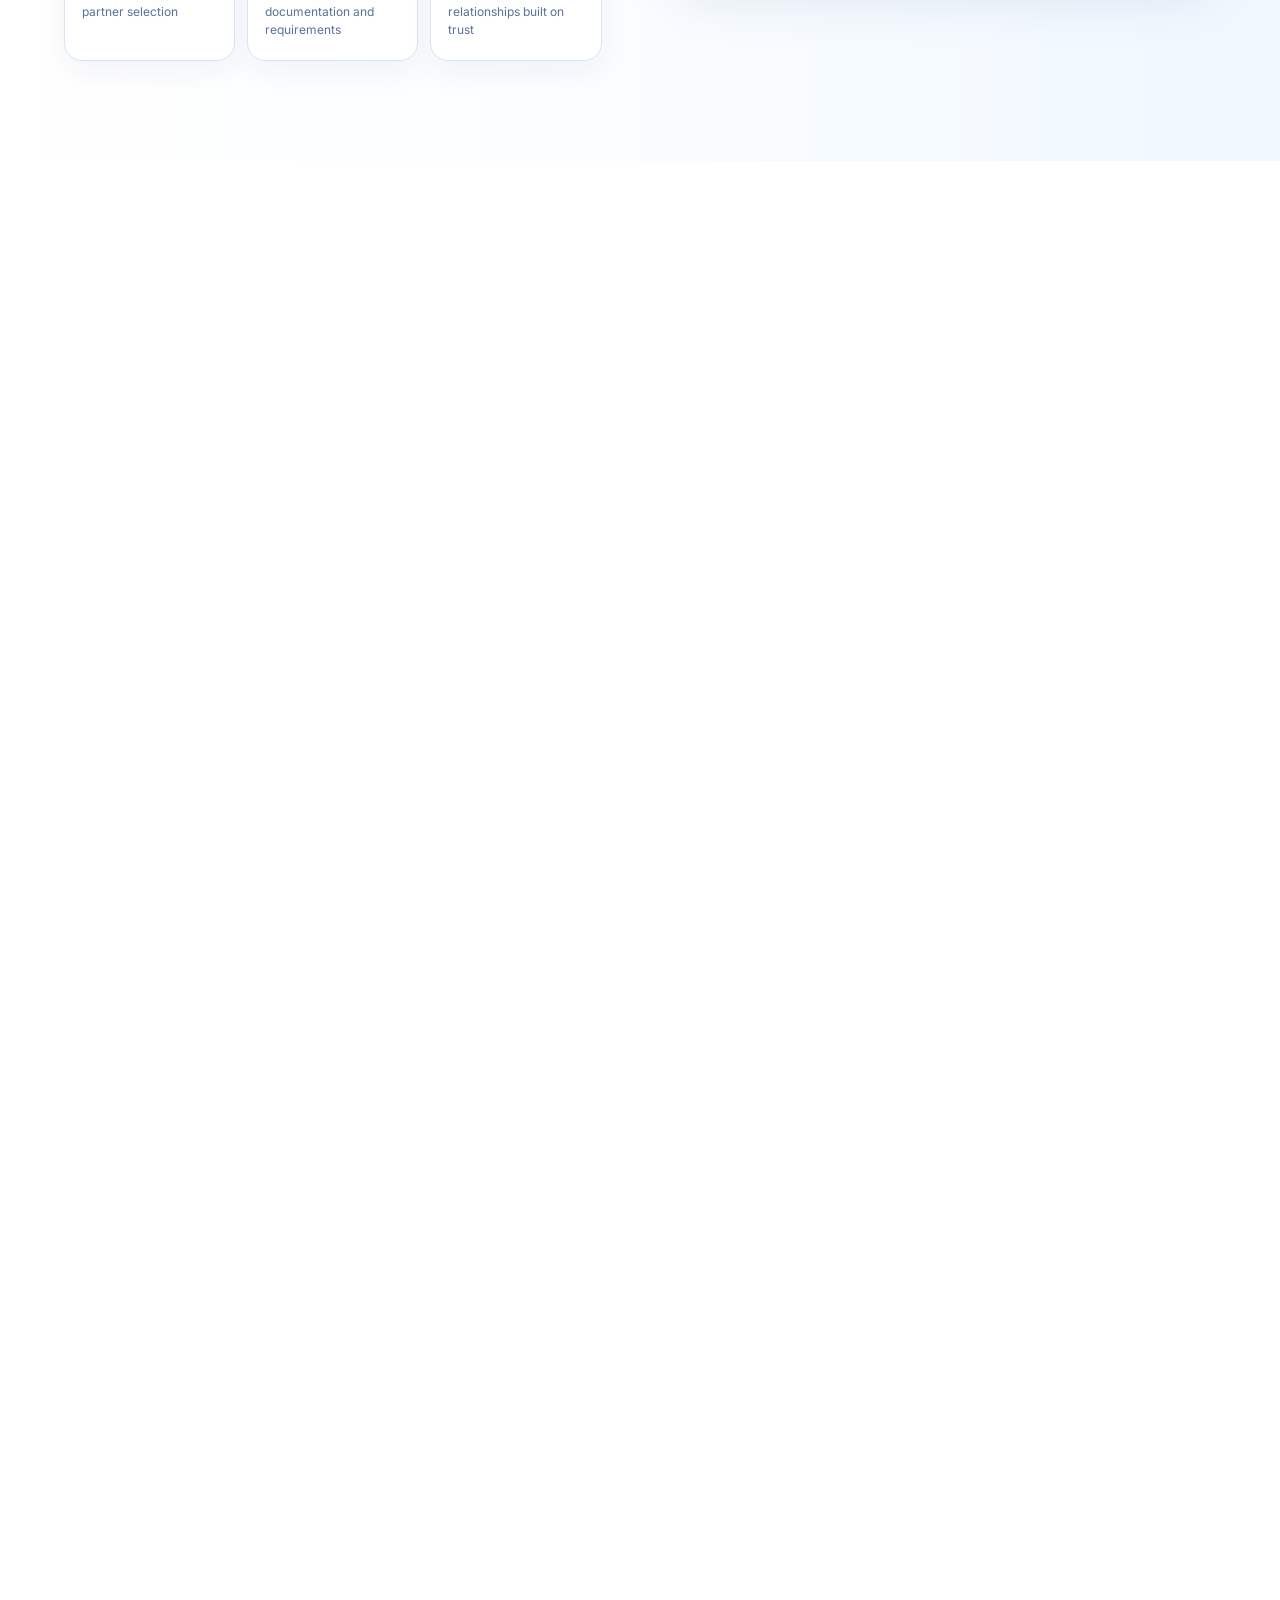
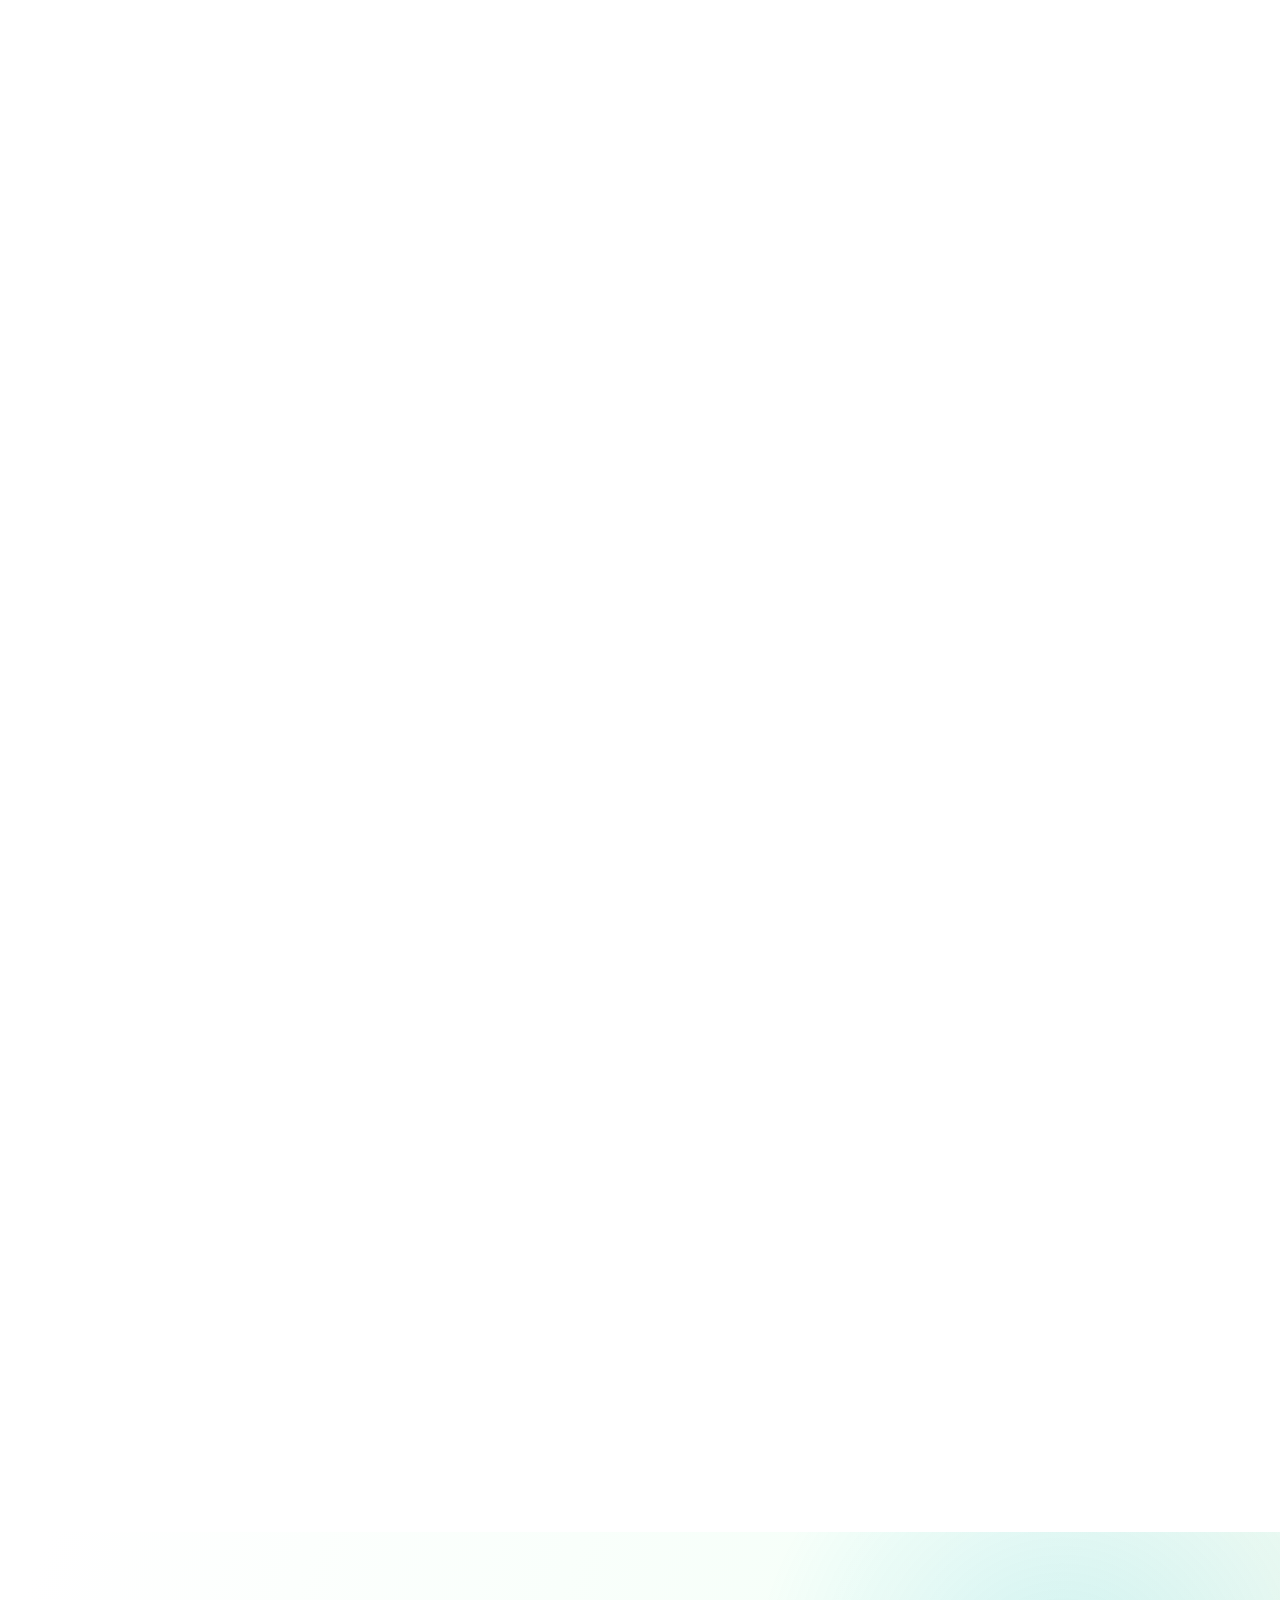
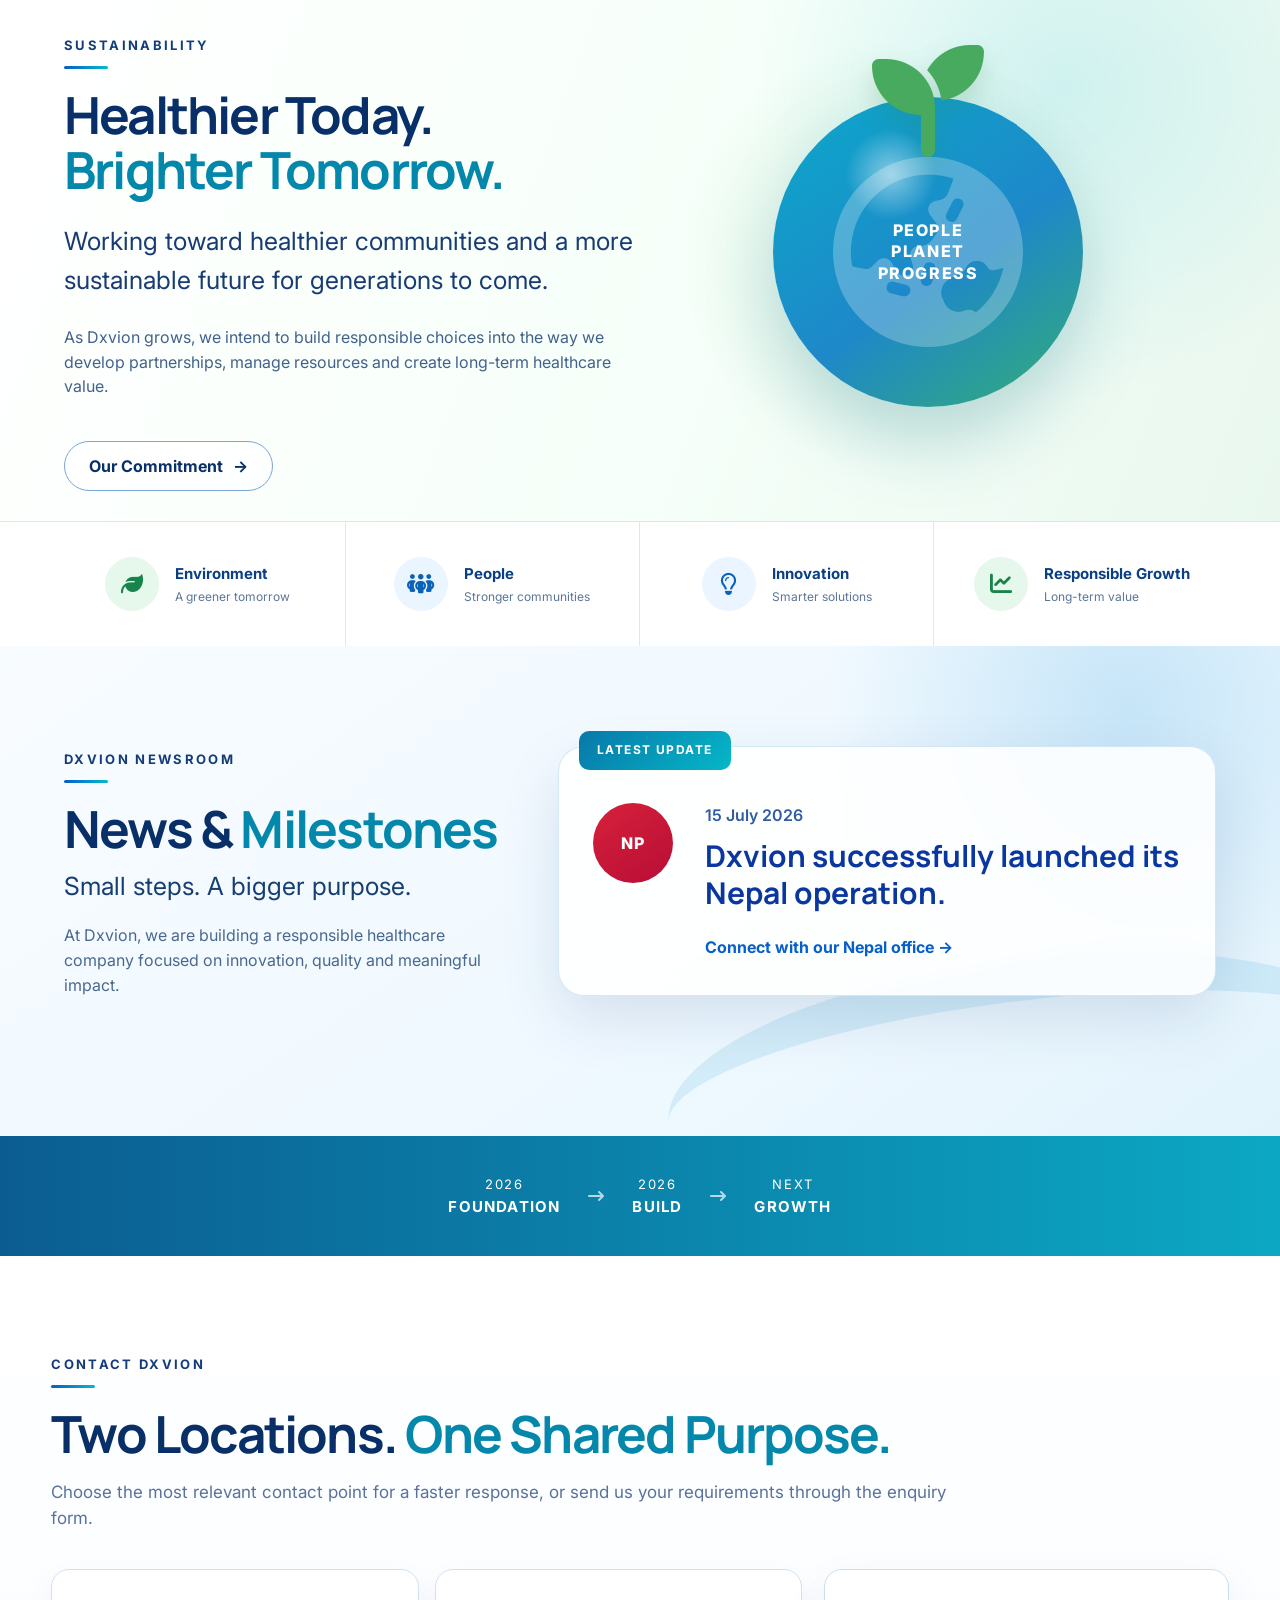
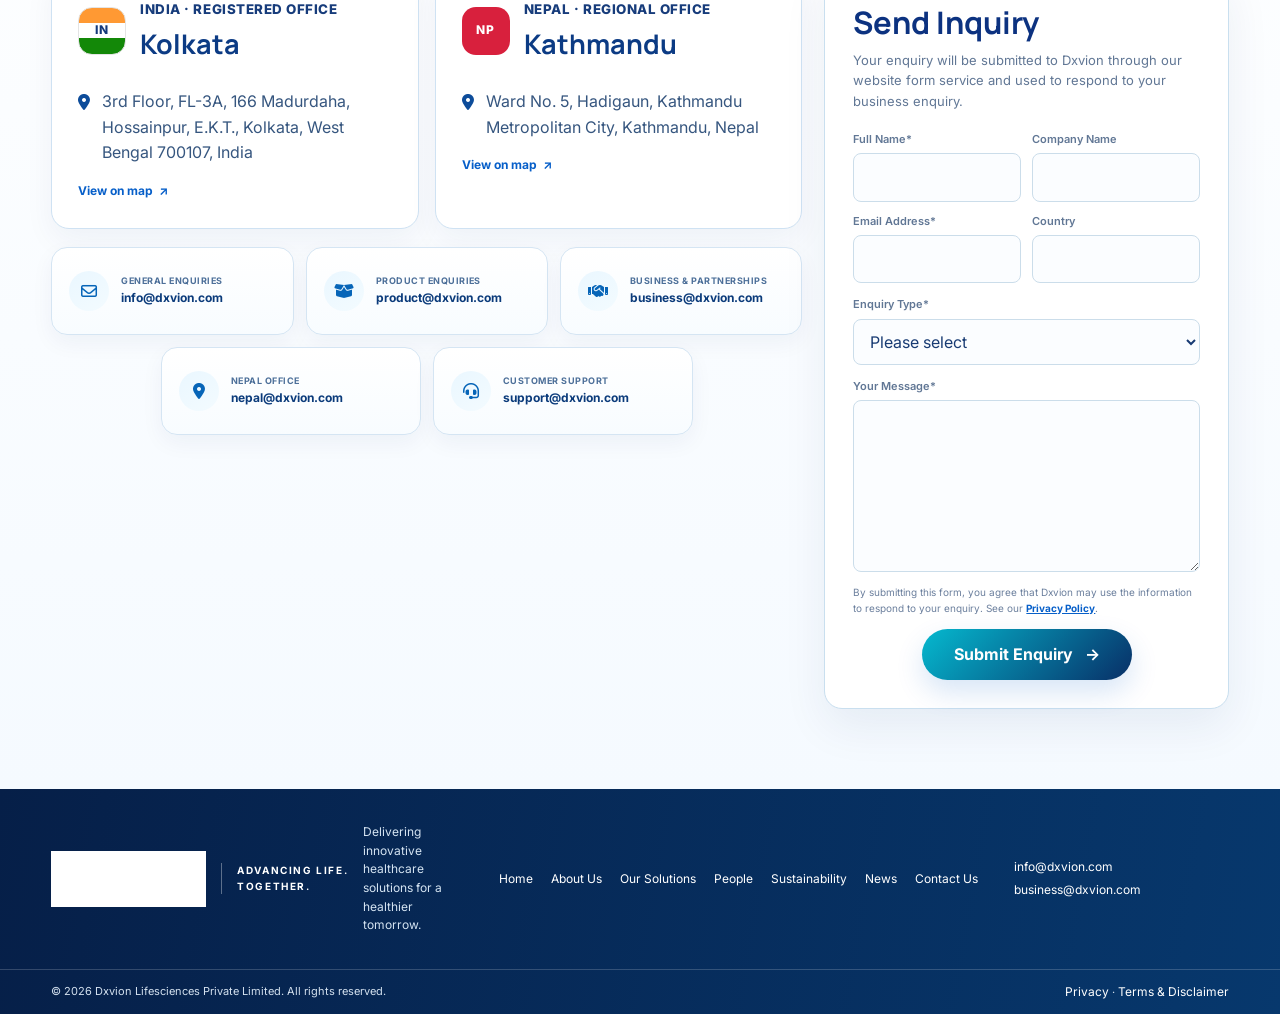
==== commit 40538093: "Use director portraits for leadership team" ====
--- a/index.html
+++ b/index.html
@@ -244,7 +244,7 @@
     <div class="leadership-grid">
       <article class="leader-card">
         <p class="leader-quote">“Advancing access to quality healthcare through innovation and purpose.”</p>
-        <img src="images/leadership/manas-kumar-das.jpg" alt="Mr. Manas Kumar Das" loading="lazy">
+        <img src="images/leadership/manas-director.webp" alt="Mr. Manas Kumar Das" loading="lazy">
         <div class="leader-copy">
           <h3>Mr. Manas Kumar Das</h3>
           <p class="leader-role">Executive Chairman &amp; Director</p>
@@ -253,7 +253,7 @@
 
       <article class="leader-card">
         <p class="leader-quote">“Making advanced healthcare more accessible across Nepal.”</p>
-        <img src="images/leadership/mohan-krishna-maharjan.jpg" alt="Mr. Mohan Krishna Maharjan" loading="lazy">
+        <img src="images/leadership/mohan-director.webp" alt="Mr. Mohan Krishna Maharjan" loading="lazy">
         <div class="leader-copy">
           <h3>Mr. Mohan Krishna Maharjan</h3>
           <p class="leader-role">President &amp; Chief Executive Officer</p>
@@ -271,7 +271,7 @@
 
       <article class="leader-card">
         <p class="leader-quote">“Turning vision into action through strong partnerships and execution.”</p>
-        <img src="images/leadership/sanjit-saha.jpg" alt="Mr. Sanjit Saha" loading="lazy">
+        <img src="images/leadership/sanjit-director.webp" alt="Mr. Sanjit Saha" loading="lazy">
         <div class="leader-copy">
           <h3>Mr. Sanjit Saha</h3>
           <p class="leader-role">Executive Director &amp; Chief Operating Officer</p>
--- a/css/polish.css
+++ b/css/polish.css
@@ -44,6 +44,53 @@
 }
 .form-privacy a{color:#075fc9;font-weight:700}
 body.nav-open{overflow:hidden}
+
+/* Contact directory: five addresses should read as a clean directory rather
+   than five narrow boxes squeezed across one row. */
+.contact-directory{
+  grid-column:1/-1;
+  display:flex;
+  flex-wrap:wrap;
+  justify-content:center;
+  gap:12px;
+  margin-top:2px;
+}
+.contact-directory a{
+  flex:1 1 215px;
+  max-width:260px;
+  min-height:88px;
+  padding:15px 17px;
+  gap:12px;
+  border:1px solid #d5e5f3;
+  border-radius:16px;
+  background:linear-gradient(180deg,#fff,#f8fcff);
+  box-shadow:0 8px 22px rgba(8,47,103,.05);
+  transition:transform .2s ease,box-shadow .2s ease,border-color .2s ease;
+}
+.contact-directory a:hover{
+  transform:translateY(-2px);
+  border-color:#a9d4ec;
+  box-shadow:0 12px 28px rgba(8,47,103,.09);
+}
+.contact-directory a>i{
+  width:40px;
+  height:40px;
+  font-size:16px;
+  background:linear-gradient(145deg,#eaf7ff,#f3fbff);
+  color:#0765b8;
+}
+.contact-directory small{
+  font-size:9px;
+  line-height:1.25;
+  letter-spacing:.055em;
+  color:#4c6f99;
+}
+.contact-directory strong{
+  margin-top:4px;
+  font-size:12px;
+  line-height:1.3;
+  color:#0b3b7b;
+}
 
 /* Consistent legal and utility pages. */
 .legal-main,.utility-main{
@@ -109,11 +156,14 @@
     max-height:calc(100vh - 94px);
     overflow-y:auto;
   }
+  .contact-directory a{flex-basis:220px;max-width:none}
 }
 
 @media (max-width:620px){
   .legal-main,.utility-main{padding:46px 16px 60px}
   .legal-card,.utility-card{border-radius:18px}
+  .contact-directory{display:grid;grid-template-columns:1fr;gap:10px}
+  .contact-directory a{max-width:none;min-height:78px}
 }
 
 @media (max-width:420px){
